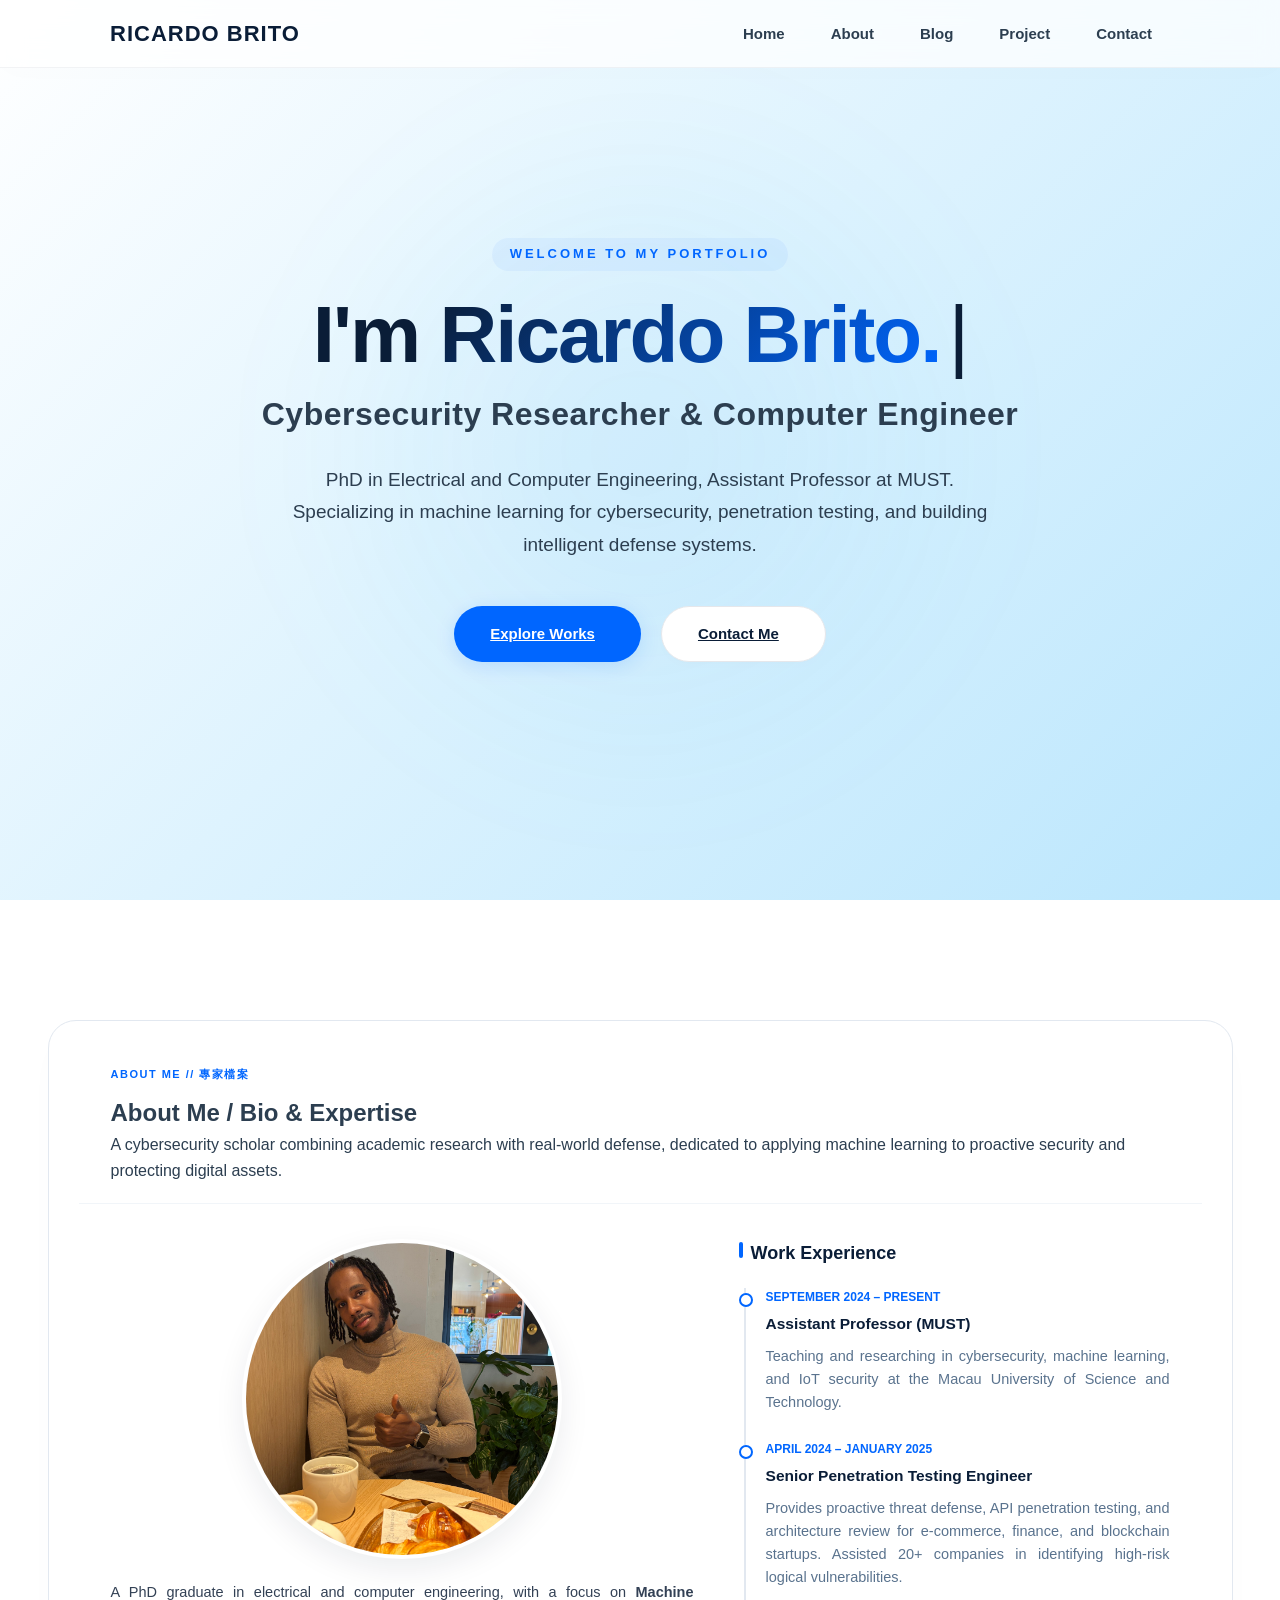
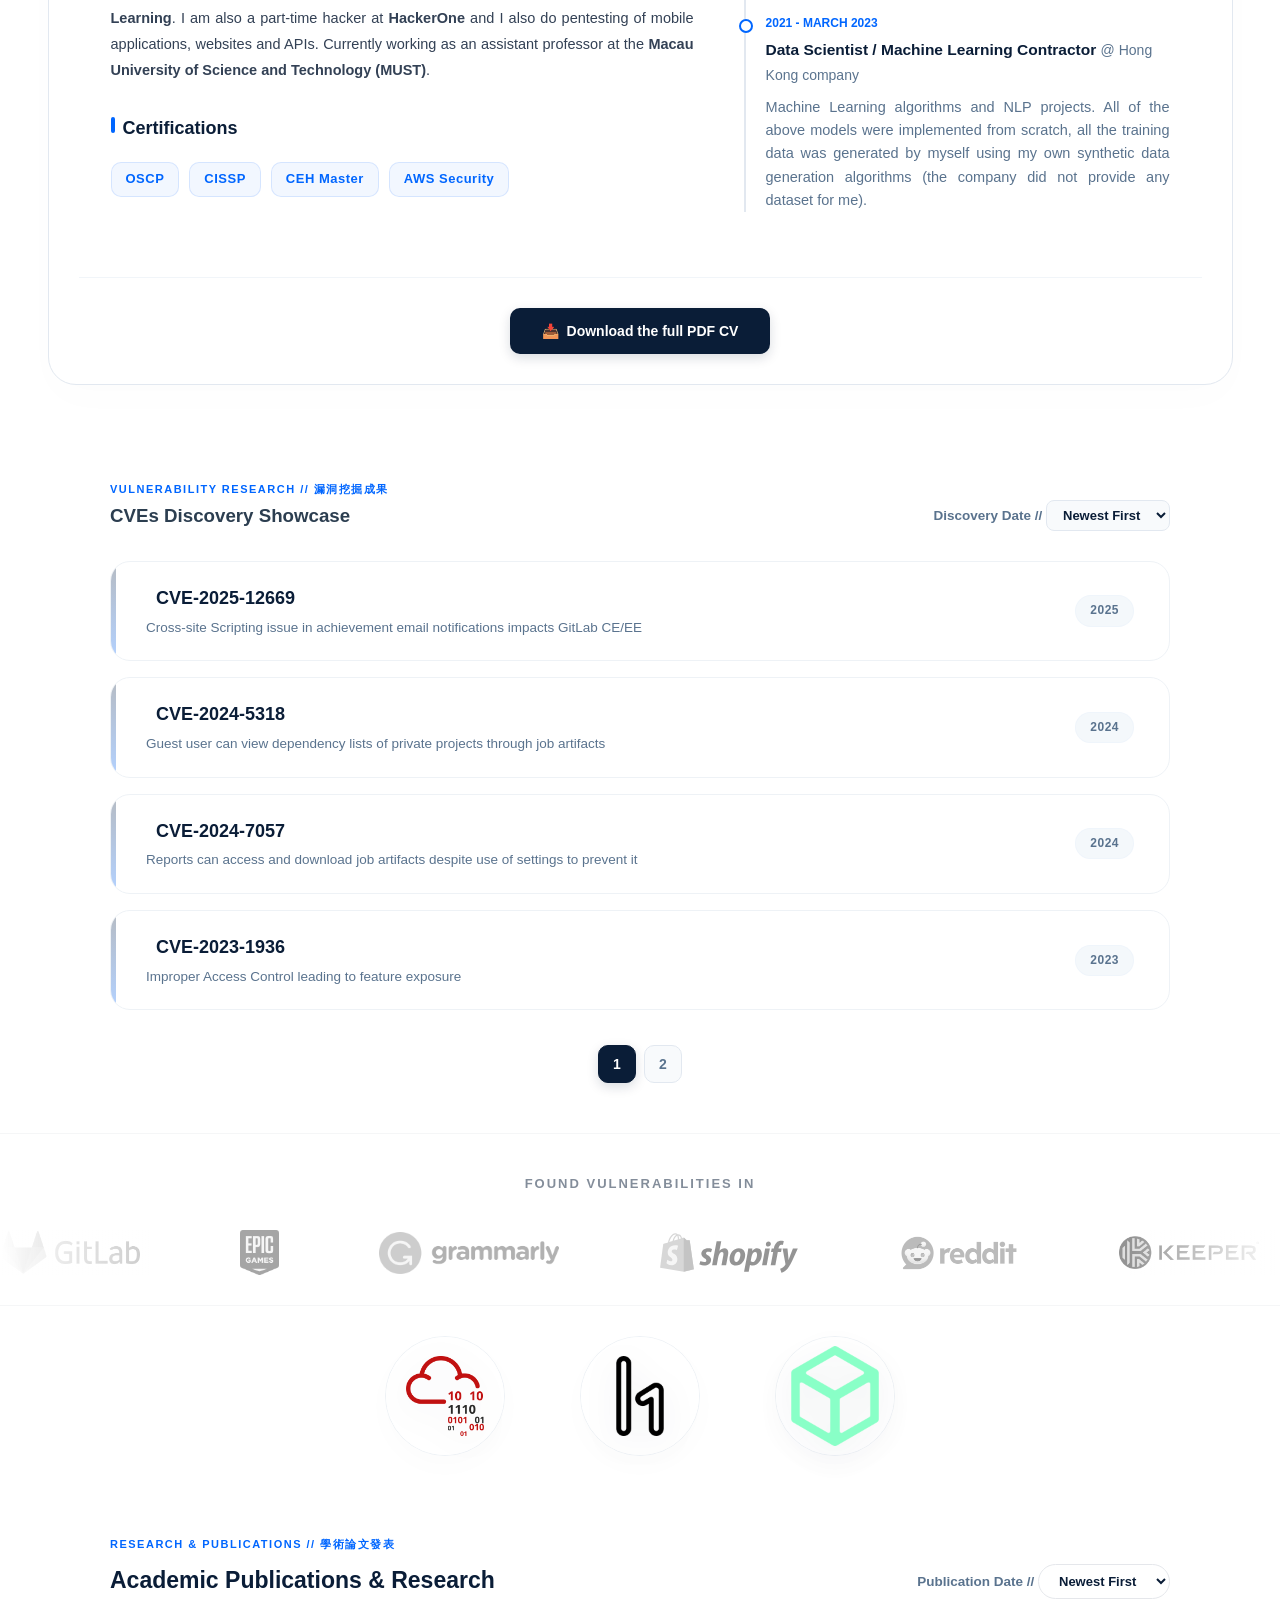
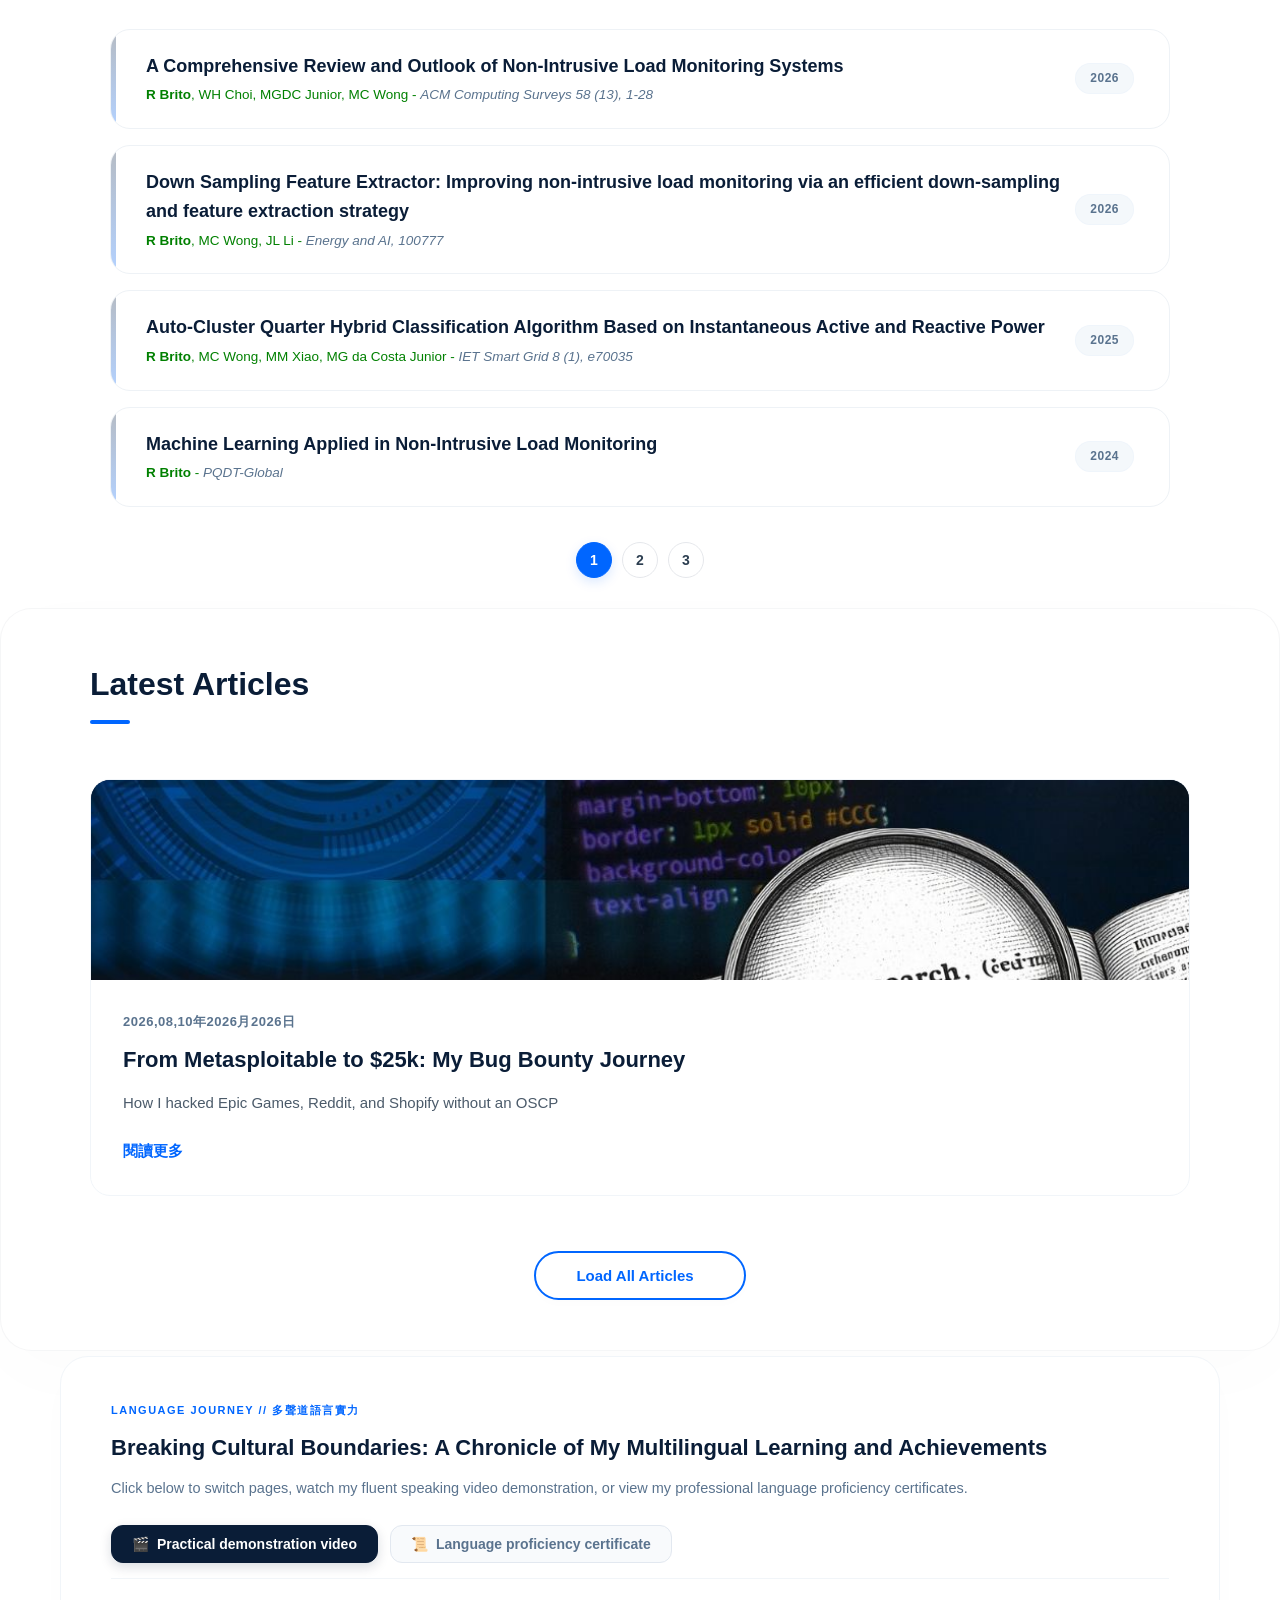
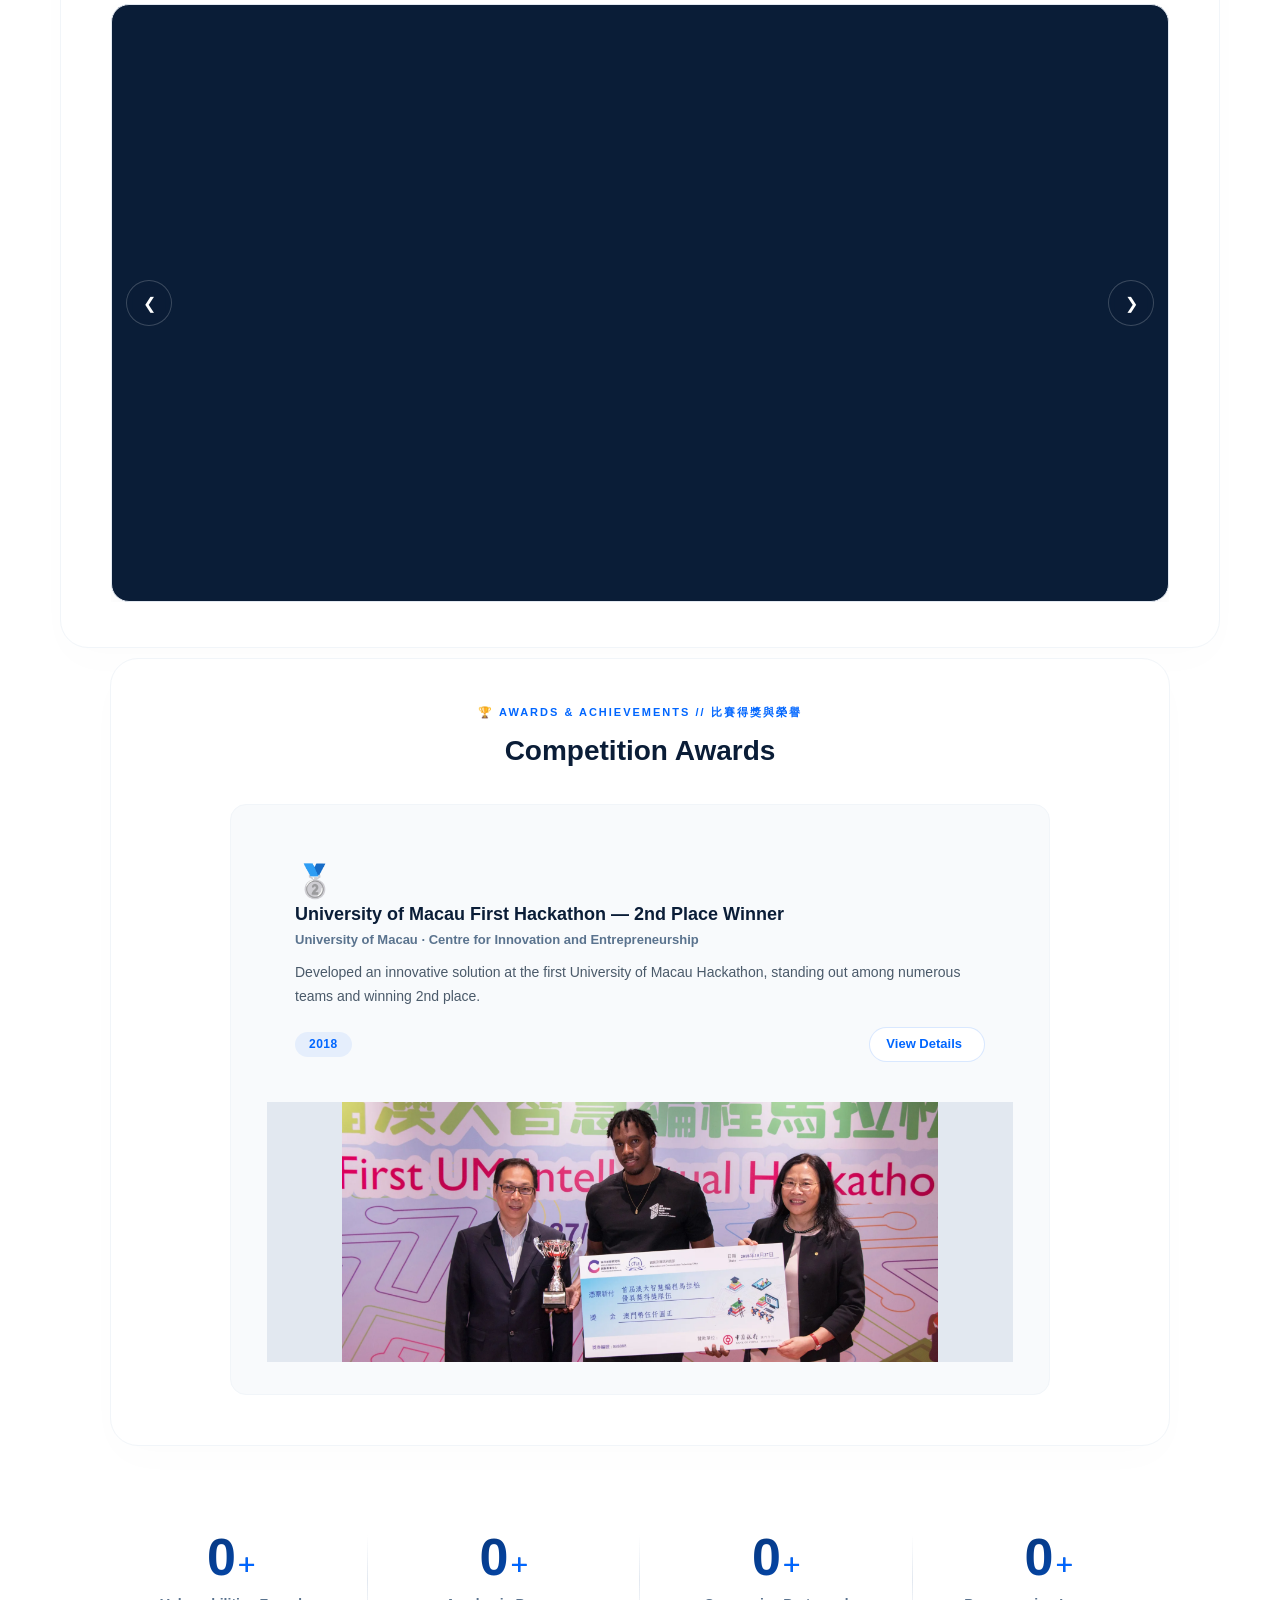
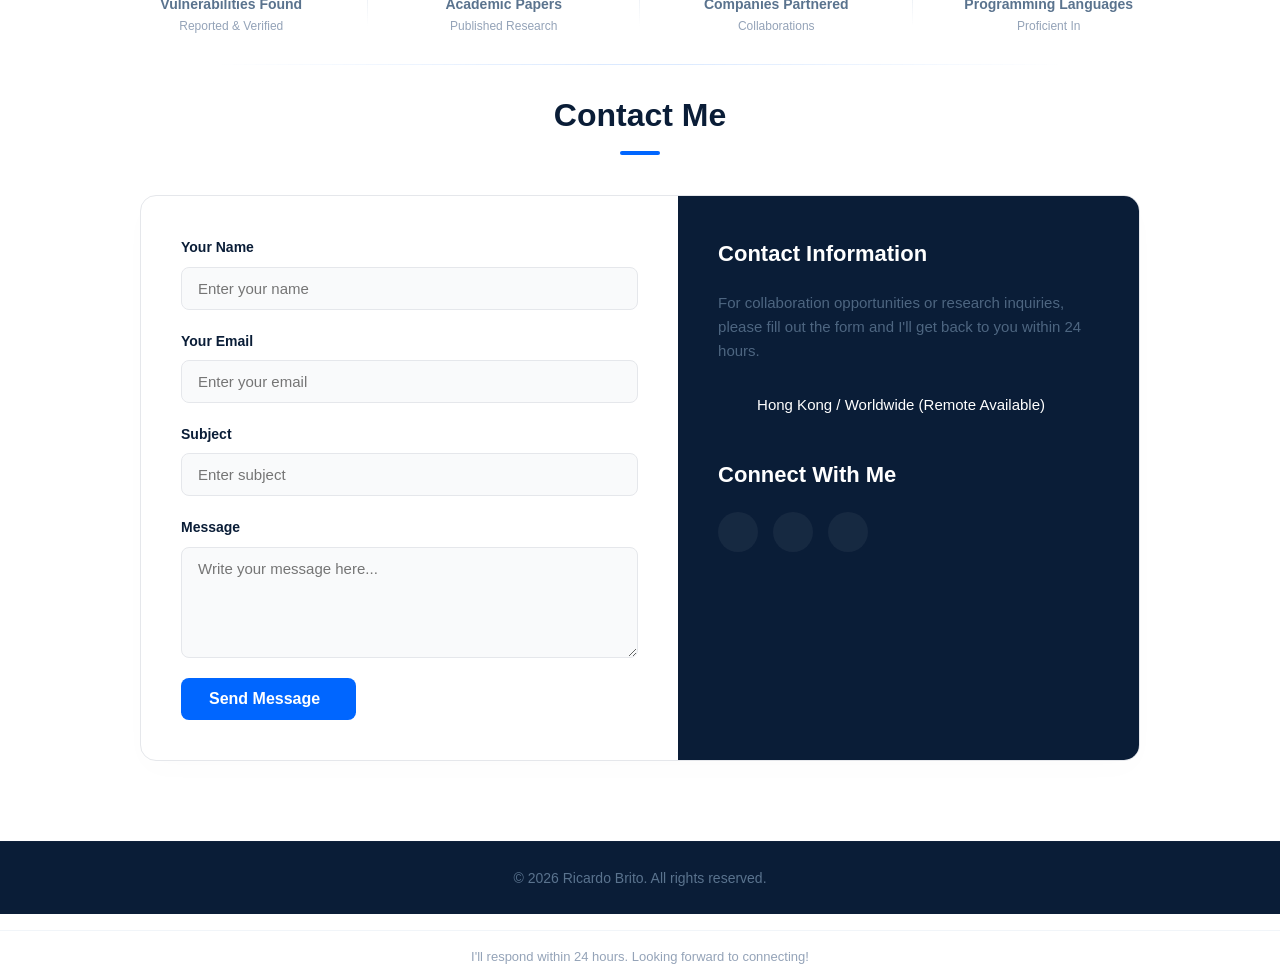
==== index.html @ 96fd59b3 "first commit" ====
<!DOCTYPE html>
<html lang="zh-HK">
<head>
    <meta charset="UTF-8">
    <meta name="viewport" content="width=device-width, initial-scale=1.0">
    <title>My Personal Portfolio</title>
    <!-- 連結我們的 CSS 樣式表 -->
    <link rel="stylesheet" href="style.css">
    <!-- 引入網絡圖標庫 -->
    <link rel="stylesheet" href="https://cloudflare.com">
</head>
<body>

    <!-- 頂部導航欄 -->
    <nav class="navbar">
        <div class="nav-container">
            <a href="#" class="nav-logo">RICARDO BRITO</a>
            <ul class="nav-menu">
                <li><a href="#home" class="nav-link">Home</a></li>
                <li><a href="#about" class="nav-link">About</a></li>
                <li><a href="#blog" class="nav-link">Blog</a></li>
                <li><a href="#portfolio" class="nav-link">Project</a></li>
                <li><a href="#contact" class="nav-link">Contact</a></li>
            </ul>
            <!-- 手機版的三條線漢堡選單按鈕 -->
            <div class="hamburger">
                <span class="bar"></span>
                <span class="bar"></span>
                <span class="bar"></span>
            </div>
        </div>
    </nav>

    <!-- 首頁歡迎區塊 -->
    <section id="home" class="hero-section">
        <div class="hero-glow"></div>
        
        <div class="hero-content">
            <span class="hero-tagline">WELCOME TO MY PORTFOLIO</span>
            
            <!-- 核心：動態打字機名字與光標 -->
            <h1 class="hero-name">
                I'm <span id="typewriter" class="text-gradient"></span><span class="cursor">|</span>
            </h1>
            
            <!-- 職位與專注方向 -->
            <h2 class="hero-job">Cybersecurity Researcher & Computer Engineer</h2>
            <p>
               PhD in Electrical and Computer Engineering, Assistant Professor at MUST.
               Specializing in machine learning for cybersecurity, penetration testing, and building intelligent defense systems.
            </p>
            
            <div class="hero-cta-group">
                <a href="#portfolio" class="btn btn-primary">Explore Works <i class="fa-solid fa-arrow-right"></i></a>
                <a href="#contact" class="btn btn-secondary">Contact Me <i class="fa-solid fa-comment-dots"></i></a>
            </div>
        </div>
    </section>

    <!-- 關於我區塊 -->
    <section id="about" class="premium-global-aligned-section thm-reveal">
        <div class="panel-inner-container profile-panel-inner premium-cyber-border-card">
            
            <!-- 頂部工整文案：內外絕對同邊對齊 -->
            <div class="profile-panel-header">
                <span class="video-panel-tag">ABOUT ME // 專家檔案</span>
                <h2 class="profile-panel-title">About Me / Bio & Expertise</h2>
                <p class="profile-panel-desc">
                    A cybersecurity scholar combining academic research with real-world defense, dedicated to applying machine learning to proactive security and protecting digital assets.
                </p>
            </div>

            <!-- 核心：左右雙欄大網格佈局 -->
            <div class="profile-main-grid">
                
                <!-- 【左邊欄】 -->
                <div class="profile-left-column">
                    
                    <!-- 專業形象照 -->
                    <div class="profile-photo-wrapper">
                        <img src="images/IMG_9780副本.png" alt="Ricardo Brito - Professional Headshot" class="profile-photo">
                    </div>
                    
                    <div class="bio-card">
                        <p class="bio-text">
                            A PhD graduate in electrical and computer engineering, with a focus on <strong>Machine Learning</strong>. I am also a part-time hacker at <strong>HackerOne</strong> and I also do pentesting of mobile applications, websites and APIs. Currently working as an assistant professor at the <strong>Macau University of Science and Technology (MUST)</strong>.
                        </p>
                    </div>

                    <!-- 專業認證區塊 -->
                    <div class="certifications-block">
                        <h3 class="block-sub-title">Certifications</h3>
                        <div class="cert-badges-wrapper">
                            <span class="tech-badge-item">OSCP</span>
                            <span class="tech-badge-item">CISSP</span>
                            <span class="tech-badge-item">CEH Master</span>
                            <span class="tech-badge-item">AWS Security</span>
                        </div>
                    </div>
                </div>

                <!-- 【右邊欄】 -->
                <div class="profile-right-column">
                    <h3 class="block-sub-title">Work Experience</h3>
                    <div class="timeline-wrapper">
                        
                        <!-- 經歷 1 -->
                        <div class="timeline-item">
                            <div class="timeline-date">September 2024 – Present</div>
                            <h4 class="timeline-job-title">Assistant Professor (MUST)</h4>
                            <p class="timeline-job-desc">
                                Teaching and researching in cybersecurity, machine learning, and IoT security at the Macau University of Science and Technology.
                            </p>
                        </div>

                        <!-- 經歷 2 -->
                        <div class="timeline-item">
                            <div class="timeline-date">April 2024 – January 2025</div>
                            <h4 class="timeline-job-title">Senior Penetration Testing Engineer</h4>
                            <p class="timeline-job-desc">
                                Provides proactive threat defense, API penetration testing, and architecture review for e-commerce, finance, and blockchain startups. Assisted 20+ companies in identifying high-risk logical vulnerabilities.
                            </p>
                        </div>

                        <!-- 經歷 3 -->
                        <div class="timeline-item">
                            <div class="timeline-date">2021 - March 2023</div>
                            <h4 class="timeline-job-title">Data Scientist / Machine Learning Contractor <span class="company-anon">@ Hong Kong company</span></h4>
                            <p class="timeline-job-desc">
                                Machine Learning algorithms and NLP projects. All of the above models were implemented from scratch, all the training data was generated by myself using my own synthetic data generation algorithms (the company did not provide any dataset for me).
                            </p>
                        </div>

                    </div>
                </div>

            </div>

            <!-- 底部大氣下載 PDF 履歷按鈕 -->
<div class="profile-action-area">
    <a href="#" class="premium-pdf-btn" id="cvModalBtn" onclick="openCvModal(event)">
        <span class="btn-icon">📥</span> Download the full PDF CV
    </a>
</div>

        </div>
    </section>

    <!-- 作品集區塊 -->
    <section id="portfolio" class="portfolio-section premium-global-aligned-section thm-reveal">
        <div class="panel-inner-container">
            
            <!-- 頂部控制列 -->
            <div class="hologram-header-row">
                <div class="hologram-title-box">
                    <span class="video-panel-tag">VULNERABILITY RESEARCH // 漏洞挖掘成果</span>
                    <h3 class="profile-panel-title">CVEs Discovery Showcase</h3>
                </div>
                <!-- 智慧排序下拉選單 -->
                <div class="hologram-sort-box">
                    <label for="cve-sort-select">Discovery Date // </label>
                    <select id="cve-sort-select" class="hologram-select-menu">
                        <option value="newest">Newest First</option>
                        <option value="oldest">Oldest First</option>
                    </select>
                </div>
            </div>

            <!-- 智慧動態控制舞台 -->
            <div id="dynamic-cve-list" class="dynamic-accordion-stage">
                <!-- CVE 數據將由 JavaScript 動態渲染注入於此 -->
            </div>

            <!-- 動態分頁按鈕舞台 -->
            <div id="cve-pagination" class="smart-pagination-container"></div>
            
        </div>
    </section>

    <!-- 合作品牌標誌跑馬燈 -->
    <div class="brand-showcase-container">
        <div class="brand-title">Found Vulnerabilities In</div>
        <div class="brand-slider-wrapper">
            <div class="brand-track">
                <a href="#" class="brand-item"><img src="images/GitLab_logo.png" alt="GitLab"></a>
                <a href="#" class="brand-item"><img src="images/Epic_Games.png" alt="Epic_Games"></a>
                <a href="#" class="brand-item"><img src="images/Grammarly.png" alt="Grammarly" class="brand-grammarly"></a>
                <a href="#" class="brand-item"><img src="images/Shopify_logo.svg" alt="shopify"></a>
                <a href="#" class="brand-item"><img src="images/Reddit.png" alt="Reddit" class="brand-reddit"></a>
                <a href="#" class="brand-item"><img src="images/Keeper_Security_logo.png" alt="Keeper Security"></a>

                <a href="#" class="brand-item"><img src="images/GitLab_logo.png" alt="GitLab"></a>
                <a href="#" class="brand-item"><img src="images/Epic_Games.png" alt="Epic_Games"></a>
                <a href="#" class="brand-item"><img src="images/Grammarly.png" alt="Grammarly" class="brand-grammarly"></a>
                <a href="#" class="brand-item"><img src="images/Shopify_logo.svg" alt="shopify"></a>
                <a href="#" class="brand-item"><img src="images/Reddit.png" alt="Reddit" class="brand-reddit"></a>
                <a href="#" class="brand-item"><img src="images/Keeper_Security_logo.png" alt="Keeper Security"></a>

                <a href="#" class="brand-item"><img src="images/GitLab_logo.png" alt="GitLab"></a>
                <a href="#" class="brand-item"><img src="images/Epic_Games.png" alt="Epic_Games"></a>
                <a href="#" class="brand-item"><img src="images/Grammarly.png" alt="Grammarly" class="brand-grammarly"></a>
                <a href="#" class="brand-item"><img src="images/Shopify_logo.svg" alt="shopify"></a>
                <a href="#" class="brand-item"><img src="images/Reddit.png" alt="Reddit" class="brand-reddit"></a>
                <a href="#" class="brand-item"><img src="images/Keeper_Security_logo.png" alt="Keeper Security"></a>
            </div>
        </div>
    </div>

    <!-- 3D 旋轉正圓圈技術認證牆 -->
    <section class="premium-3d-logo-section">
        <div class="logo-grid-container">
            
            <!-- 徽章一：TryHackMe -->
            <a href="https://tryhackme.com" target="_blank" class="interactive-3d-logo-item">
                <div class="logo-3d-stage">
                    <img src="images/try.png" alt="TryHackMe" class="badge-main-img-3d" onerror="this.style.display='none'; this.parentElement.innerHTML='<i class=\'fa-solid fa-award\'></i>'">
                </div>
                <div class="badge-laser-guide">
                    <div class="laser-vertical-line"></div>
                    <span class="badge-tooltip-text">Visit My TryHackMe profile <i class="fa-solid fa-arrow-right"></i></span>
                </div>
            </a>

            <!-- 徽章二：HackerOne -->
            <a href="https://hackerone.com/ricardobrito?type=user" target="_blank" class="interactive-3d-logo-item">
                <div class="logo-3d-stage">
                    <img src="images/hack.png" alt="HackerOne" class="badge-main-img-3d" onerror="this.style.display='none'; this.parentElement.innerHTML='<i class=\'fa-solid fa-terminal\'></i>'">
                </div>
                <div class="badge-laser-guide">
                    <div class="laser-vertical-line"></div>
                    <span class="badge-tooltip-text">Visit My HackerOne profile <i class="fa-solid fa-arrow-right"></i></span>
                </div>
            </a>

            <!-- 徽章三：HackTheBox（放大版） -->
            <a href="https://profile.hackthebox.com/profile/019c2e31-6dd4-70a7-9590-0a2e9b1581fd" target="_blank" class="interactive-3d-logo-item">
                <div class="logo-3d-stage">
                    <img src="images/blob.png" alt="HackTheBox" class="badge-main-img-3d badge-github-large" onerror="">
                </div>
                <div class="badge-laser-guide">
                    <div class="laser-vertical-line"></div>
                    <span class="badge-tooltip-text">Visit My HackTheBox profile <i class="fa-solid fa-arrow-right"></i></span>
                </div>
            </a>
            
        </div>
    </section>

    <!-- 學術論文發表手風琴區塊 -->
    <section class="scholar-hologram-publications-section">
        <div class="hologram-container">
            
            <!-- 頂部控制列 -->
            <div class="hologram-header-row">
                <div class="hologram-title-box">
                    <span class="hologram-section-tag">RESEARCH & PUBLICATIONS // 學術論文發表</span>
                    <h3 class="hologram-section-title">Academic Publications & Research</h3>
                </div>
                <div class="hologram-sort-box">
                    <label for="scholar-sort-select">Publication Date // </label>
                    <select id="scholar-sort-select" class="hologram-select-menu">
                        <option value="newest">Newest First</option>
                        <option value="oldest">Oldest First</option>
                    </select>
                </div>
            </div>

            <div id="dynamic-hologram-scholar-list" class="hologram-list-wrapper">
                <!-- 學術論文加載中... -->
            </div>

            <div id="scholar-pagination" class="scholar-pagination-container"></div>
            
        </div>
    </section>

    <!-- 網誌/文章區塊 -->
    <section id="blog" class="blog-section thm-reveal">
        <div class="blog-header-container">
            <h2 class="section-title">Latest Articles</h2>
            
            <div class="sort-container" id="blog-sort-wrapper" style="display: none;">
                <label for="blog-sort"><i class="fa-solid fa-sort"></i> Sort：</label>
                <select id="blog-sort" class="sort-select">
                    <option value="newest">Newest First</option>
                    <option value="oldest">Oldest First</option>
                </select>
            </div>
        </div>
        
        <div class="blog-grid" id="blog-grid"></div>
        
        <div class="blog-btn-container" id="load-all-container">
            <button id="load-all-blog-btn" class="btn btn-secondary">
                Load All Articles <i class="fa-solid fa-chevron-down"></i>
            </button>
        </div>

        <div class="pagination-container" id="pagination" style="display: none;"></div>
    </section>

    <!-- 語言成果風琴式劇院面板 -->
    <section class="premium-cinema-video-section">
        <div class="video-panel-inner">
            <!-- 頂部工整文案 -->
            <div class="video-panel-header">
                <span class="video-panel-tag">LANGUAGE JOURNEY // 多聲道語言實力</span>
                <h3 class="video-panel-title">Breaking Cultural Boundaries: A Chronicle of My Multilingual Learning and Achievements</h3>
                <p class="video-panel-desc">
                    Click below to switch pages, watch my fluent speaking video demonstration, or view my professional language proficiency certificates.
                </p>
            </div>

            <!-- 大廠級風琴式切換按鈕組 -->
            <div class="cinema-tab-control">
                <button class="tab-toggle-btn active" data-target="stage-video">
                    <span class="tab-icon">🎬</span> Practical demonstration video
                </button>
                <button class="tab-toggle-btn" data-target="stage-certs">
                    <span class="tab-icon">📜</span> Language proficiency certificate
                </button>
            </div>

            <!-- 顯示內容舞台區 -->
            <div class="cinema-stage-item stage-video active">
                <div class="video-slider-container">
                    
                    <button class="slider-arrow prev-arrow" aria-label="Previous video">❮</button>
                    
                    <div class="slider-window">
                        <div class="video-track">
                            
                            <!-- 影片 1 -->
                            <div class="video-slide active">
                                <div class="video-responsive-stage">
                                   <iframe width="1440" height="546" 
                                   src="https://www.youtube.com/embed/YMxbEcFeno8" 
                                   title="Foreigner Learns Chinese - Interview with Ricardo Brito" frameborder="0" allow="accelerometer; 
                                   autoplay; clipboard-write; 
                                   encrypted-media; gyroscope; 
                                   picture-in-picture; 
                                   web-share" referrerpolicy="strict-origin-when-cross-origin" allowfullscreen>
                                </iframe>
                                </div>
                            </div>

                            <!-- 影片 2 -->
                            <div class="video-slide">
                                <div class="video-responsive-stage">
                                    <iframe width="1440" height="546" src="https://www.youtube.com/embed/D0Bi1I6b37I" title="Chinese Music & Erhu - Cultural Journey" frameborder="0" 
                                    allow="accelerometer; autoplay; 
                                    clipboard-write; encrypted-media; 
                                    gyroscope; picture-in-picture; web-share" referrerpolicy="strict-origin-when-cross-origin" allowfullscreen></iframe>
                                </div>
                            </div>

                        </div>
                    </div>

                    <button class="slider-arrow next-arrow" aria-label="Next video">❯</button>
                    
                </div>
            </div>

            <!-- 舞台 B：專業證書展示網格 -->
            <div class="cinema-stage-item stage-certs">
                <div class="certs-grid-stage">

                    <!-- 證書卡片 1：HSK(4) -->
                    <div class="cert-card horizontal-layout" data-img="images/HSK-4.jpeg">
                        
                        <div class="cert-left-visual">
                            <a href="#" target="_blank" class="interactive-3d-logo-item" onclick="event.stopPropagation();">
                                <div class="logo-3d-stage">
                                    <img src="images/hsk.png" alt="HSK" class="badge-main-img-3d" onerror="this.style.display='none'; this.parentElement.innerHTML='<i class=\'fa-solid fa-code-branch\'></i>'">
                                </div>  
                            </a>
                        </div>

                        <div class="cert-right-content">
                            <div class="cert-badge">HSK / Chinese Proficiency</div>
                            <h4>HSK (Level 4) Chinese Language Proficiency Certificate</h4>
                            <p>Achieved HSK Level 4 certification, demonstrating fluency in business negotiation and report writing in Chinese.</p>
                            <span class="view-cert-hint">👁️ Click to view original certificate</span>
                        </div>

                    </div>

                    <!-- 證書卡片 2：中葡即時傳譯課程證書 -->
                    <div class="cert-card horizontal-layout" data-img="images/sse.png">
                        
                        <div class="cert-left-visual">
                            <a href="#" target="_blank" class="interactive-3d-logo-item" onclick="event.stopPropagation();">
                                <div class="logo-3d-stage">
                                    <img src="images/1_fah_b.png" alt="Chinese-Portuguese Interpretation Certificate" class="badge-main-img-3d" onerror="this.style.display='none'; this.parentElement.innerHTML='<i class=\'fa-solid fa-certificate\'></i>'">
                                </div>  
                            </a>
                        </div>

                        <div class="cert-right-content">
                            <div class="cert-badge">Chinese-Portuguese Interpretation</div>
                            <h4>Certificate of Chinese-Portuguese Simultaneous Interpretation Course</h4>
                            <p>Completed a 30-hour short-term course in Chinese-Portuguese simultaneous interpretation organized by the Centre for Chinese-Portuguese Bilingual Teaching and Training (CPC) at the University of Macau.</p>
                            <span class="view-cert-hint">👁️ Click to view original certificate</span>
                        </div>

                    </div>

                </div>
            </div>

            <!-- 證書放大彈窗容器 -->
            <div id="certLightbox" class="cert-lightbox">
                <div class="lightbox-overlay"></div>
                <div class="lightbox-content-wrapper">
                    <button class="lightbox-close-btn" aria-label="Close Lightbox">✕</button>
                    <img id="lightboxImage" src="" alt="Certificate Detail">
                </div>
            </div>

        </div>
    </section>

    <!-- 比賽得獎/榮譽區塊 -->
    <section class="awards-section thm-reveal">
        <div class="awards-container">
            
            <!-- 頂部標題 -->
            <div class="awards-header">
                <span class="awards-tag">🏆 AWARDS & ACHIEVEMENTS // 比賽得獎與榮譽</span>
                <h3 class="awards-title">Competition Awards</h3>
            </div>

            <!-- 單一獎項 -->
            <div class="awards-grid-single">
                <div class="award-card-single">
                    
                    <div class="award-content-single">
                        <div class="award-icon-single">🥈</div>
                        <h4 class="award-name-single">University of Macau First Hackathon — 2nd Place Winner</h4>
                        <p class="award-org-single">University of Macau · Centre for Innovation and Entrepreneurship</p>
                        <p class="award-desc-single">
                            Developed an innovative solution at the first University of Macau Hackathon, standing out among numerous teams and winning 2nd place.
                        </p>
                        <div class="award-footer">
                            <span class="award-year-single">2018</span>
                            <a href="https://www.um.edu.mo/news-and-press-releases/press-release/detail/46451/." target="_blank" class="award-link-btn">
                                View Details <i class="fa-solid fa-arrow-up-right-from-square"></i>
                            </a>
                        </div>
                    </div>
                    
                    <!-- 底部照片 -->
                    <div class="award-image-bottom">
                        <img src="images/top2.png" alt="University of Macau Hackathon 2nd Place Award">
                    </div>
                    
                </div>
            </div>

        </div>
    </section>

    <!-- 統計數據區塊 -->
    <section class="stats-section thm-reveal">
        <div class="stats-container">
            
            <!-- 統計項目 1 -->
            <div class="stat-item">
                <div class="stat-number" data-target="50">0</div>
                <div class="stat-label">Vulnerabilities Found<br><span>Reported & Verified</span></div>
            </div>
            
            <!-- 統計項目 2 -->
            <div class="stat-item">
                <div class="stat-number" data-target="15">0</div>
                <div class="stat-label">Academic Papers<br><span>Published Research</span></div>
            </div>
            
            <!-- 統計項目 3 -->
            <div class="stat-item">
                <div class="stat-number" data-target="10">0</div>
                <div class="stat-label">Companies Partnered<br><span>Collaborations</span></div>
            </div>
            
            <!-- 統計項目 4 -->
            <div class="stat-item">
                <div class="stat-number" data-target="5">0</div>
                <div class="stat-label">Programming Languages<br><span>Proficient In</span></div>
            </div>
            
        </div>
    </section>

    <!-- 聯絡我區塊 -->
    <!-- 聯絡區塊 -->
<section id="contact" class="contact-section">
    <h2 class="section-title">Contact Me</h2>
    
    <div class="contact-wrapper">
        <!-- 左側：聯絡表單 -->
        <div class="contact-form-container">
            <form class="contact-form" id="contactForm">
                <div class="form-group">
                    <label for="name">Your Name</label>
                    <input type="text" id="name" placeholder="Enter your name" required>
                </div>
                <div class="form-group">
                    <label for="email">Your Email</label>
                    <input type="email" id="email" placeholder="Enter your email" required>
                </div>
                <div class="form-group">
                    <label for="subject">Subject</label>
                    <input type="text" id="subject" placeholder="Enter subject" required>
                </div>
                <div class="form-group">
                    <label for="message">Message</label>
                    <textarea id="message" rows="5" placeholder="Write your message here..." required></textarea>
                </div>
                <button type="submit" class="submit-btn" id="contactSubmitBtn">
                    Send Message <i class="fa-solid fa-paper-plane"></i>
                </button>
                <div id="contactFormStatus" style="display: none; margin-top: 12px; padding: 10px 16px; border-radius: 8px; font-weight: 600; text-align: center;"></div>
            </form>
        </div>

        <!-- 右側：聯絡資訊（移除 Email） -->
        <div class="contact-info-container">
            <h3>Contact Information</h3>
            <p class="contact-desc">For collaboration opportunities or research inquiries, please fill out the form and I'll get back to you within 24 hours.</p>
            
            <div class="info-list">
                <div class="info-item">
                    <i class="fa-solid fa-location-dot"></i>
                    <span>Hong Kong / Worldwide (Remote Available)</span>
                </div>
            </div>

            <h3>Connect With Me</h3>
            <div class="social-links">
                <a href="https://github.com" target="_blank" class="social-icon"><i class="fa-brands fa-github"></i></a>
                <a href="https://linkedin.com" target="_blank" class="social-icon"><i class="fa-brands fa-linkedin"></i></a>
                <a href="https://wa.me/85212345678" target="_blank" class="social-icon"><i class="fa-brands fa-whatsapp"></i></a>
            </div>
        </div>
    </div>
</section>

    <!-- 頁腳 -->
    <footer class="footer">
        <p>&copy; 2026 Ricardo Brito. All rights reserved.</p>
    </footer>

    <!-- 連結我們的 JavaScript 檔案 -->
    <script src="script.js"></script>
    <!-- ==========================================================================
     CV 聯絡 Modal 彈窗
     ========================================================================== -->
<div id="cvModal" class="cv-modal">
    <div class="cv-modal-overlay" onclick="closeCvModal()"></div>
    <div class="cv-modal-content">
        
        <button class="cv-modal-close" onclick="closeCvModal()">✕</button>
        
        <div class="cv-modal-header">
            <span class="cv-modal-icon">📄</span>
            <h2>Request My Full CV</h2>
            <p>I'd love to share my complete professional profile with you.<br>Please reach out through any of the channels below.</p>
        </div>
        
        <div class="cv-contact-grid">
            
            <!-- LinkedIn（移除 Email） -->
            <a href="https://linkedin.com" target="_blank" class="cv-contact-item">
                <div class="cv-contact-icon">🔗</div>
                <div class="cv-contact-info">
                    <h4>LinkedIn</h4>
                    <p>Connect with me</p>
                </div>
                <span class="cv-contact-arrow">→</span>
            </a>
            
            <!-- WhatsApp -->
            <a href="https://wa.me/85212345678" target="_blank" class="cv-contact-item">
                <div class="cv-contact-icon">💬</div>
                <div class="cv-contact-info">
                    <h4>WhatsApp</h4>
                    <p>Message me directly</p>
                </div>
                <span class="cv-contact-arrow">→</span>
            </a>
            
            <!-- 表單取代 Email -->
            <div class="cv-contact-item cv-email-request">
                <div class="cv-contact-icon">✉️</div>
                <div class="cv-contact-info">
                    <h4>Send me your email</h4>
                    <p>I'll send you my CV directly</p>
                </div>
                <form class="cv-email-form" id="cvEmailForm">
                    <input type="email" id="cvEmailInput" placeholder="Your email address" required>
                    <button type="submit">Send →</button>
                </form>
                <div id="cvFormStatus" style="display: none; margin-top: 10px; font-size: 13px; font-weight: 600; text-align: center;"></div>
            </div>
            
        </div>
        
        <p class="cv-modal-footer">I'll respond within 24 hours. Looking forward to connecting!</p>
        
    </div>
</div>
        
        <!-- 底部提示 -->
        <p class="cv-modal-footer">I'll respond within 24 hours. Looking forward to connecting!</p>
        
    </div>
</div>
</body>
</html>
---- style.css ----
/* ==========================================================================
   1. 基本設定與全局重置 (以純白 #FFFFFF 為主的極致乾淨底色)
   ========================================================================== */
* {
    margin: 0;
    padding: 0;
    box-sizing: border-box;
    font-family: 'Segoe UI', Tahoma, Geneva, Verdana, sans-serif;
}

html {
    scroll-behavior: smooth;
}

body {
    background-color: #FFFFFF; /* 大面積純白底色 */
    color: #2C3E50; /* 洗鍊碳青灰內文 */
    line-height: 1.6;
}

/* ==========================================================================
   2. 極簡白半透明玻璃霧面導航欄
   ========================================================================== */
.navbar {
    position: fixed;
    top: 0;
    width: 100%;
    background-color: rgba(255, 255, 255, 0.75); /* 純白半透明玻璃 */
    backdrop-filter: blur(12px);
    -webkit-backdrop-filter: blur(12px);
    border-bottom: 1px solid rgba(10, 29, 55, 0.05);
    box-shadow: 0 4px 30px rgba(10, 29, 55, 0.01);
    z-index: 1000;
    transition: all 0.3s ease;
}

.nav-container {
    display: flex;
    justify-content: space-between;
    align-items: center;
    max-width: 1100px;
    margin: 0 auto;
    padding: 16px 20px;
}

.nav-logo {
    font-size: 22px;
    font-weight: 800;
    color: #0A1D37; /* 標誌換上午夜深鈷藍 */
    text-decoration: none;
    letter-spacing: 1px;
}

.nav-menu {
    display: flex;
    list-style: none;
    gap: 10px;
}

.nav-link {
    color: #2C3E50; /* 碳青灰連結 */
    text-decoration: none;
    padding: 8px 18px;
    font-size: 15px;
    font-weight: 600;
    border-radius: 20px;
    transition: all 0.3s ease;
}

.nav-link:hover {
    color: #0066FF; /* 懸浮變為數位極光藍 */
    background-color: rgba(0, 102, 255, 0.05);
}

.hamburger {
    display: none;
    cursor: pointer;
}

.bar {
    display: block;
    width: 25px;
    height: 3px;
    margin: 5px auto;
    background-color: #0A1D37; /* 換上午夜深鈷藍 */
    transition: 0.3s;
    border-radius: 2px;
}

/* ==========================================================================
   3. 通用區塊設定
   ========================================================================== */
section {
    padding: 120px 20px 80px 20px;
    max-width: 1100px;
    margin: 0 auto;
}

.section-title {
    text-align: center;
    font-size: 32px;
    margin-bottom: 40px;
    color: #0A1D37; /* 午夜深鈷藍標題 */
    position: relative;
    font-weight: 800;
}

.section-title::after {
    content: '';
    display: block;
    width: 40px;
    height: 4px;
    background-color: #0066FF; /* 極光藍主裝飾線 */
    margin: 10px auto 0 auto;
    border-radius: 2px;
}

/* ==========================================================================
   4. 高級微光：100% 完美「冰川微光藍」無深色流線 Hero 首頁區塊
   ========================================================================== */
@keyframes thmLiquidFlow {
    0% { background-position: 0% 50%; }
    50% { background-position: 100% 50%; }
    100% { background-position: 0% 50%; }
}

.hero-section {
    position: relative;
    height: 100vh;
    width: 100%;
    max-width: 100% !important;
    /* 完全由純白 (#ffffff)、晶瑩淺藍 (#f0f9ff)、冰川藍 (#e0f2fe) 與清爽天空藍 (#bae6fd) 組成，絕對沒有深藍 */
    background: linear-gradient(-45deg, #ffffff, #f0f9ff, #e0f2fe, #bae6fd, #ffffff);
    background-size: 400% 400% !important;
    animation: thmLiquidFlow 14s ease-in-out infinite !important;
    display: flex;
    align-items: center;
    justify-content: center;
    padding: 0 24px;
    overflow: hidden;
}

.hero-glow {
    position: absolute;
    width: 700px;
    height: 700px;
    background: radial-gradient(circle, rgba(14, 165, 233, 0.08) 0%, transparent 75%);
    top: 50%;
    left: 50%;
    transform: translate(-50%, -50%);
    pointer-events: none;
    filter: blur(60px);
    z-index: 1;
}

.hero-content {
    max-width: 950px;
    text-align: center;
    z-index: 2;
}

.hero-tagline {
    display: inline-block;
    font-size: 13px;
    font-weight: 700;
    letter-spacing: 3px;
    color: #0066FF;
    background: rgba(0, 102, 255, 0.05);
    padding: 6px 18px;
    border-radius: 30px;
    margin-bottom: 20px;
}

.hero-name {
    font-size: 80px;
    font-weight: 900;
    letter-spacing: -2px;
    color: #0A1D37; /* 午夜深鈷藍名字 */
    line-height: 1.1;
    margin-bottom: 10px;
}

.hero-job {
    font-size: 32px;
    font-weight: 600;
    color: #2C3E50;
    margin-bottom: 24px;
    letter-spacing: 0.5px;
}

/* 名字打字機專屬漸變：由深鈷藍滑向發光的數位極光藍 */
.text-gradient {
    background: linear-gradient(135deg, #0A1D37 0%, #0066FF 100%) !important;
    -webkit-background-clip: text !important;
    -webkit-text-fill-color: transparent !important;
}

.cursor {
    font-size: 80px;
    color: #0A1D37;
    font-weight: 200;
    margin-left: 8px;
}

.hero-content p {
    font-size: 19px;
    color: #2C3E50;
    line-height: 1.7;
    max-width: 700px;
    margin: 0 auto 45px auto;
}

.hero-cta-group {
    display: flex;
    justify-content: center;
    gap: 20px;
}

.hero-content .btn {
    padding: 15px 36px;
    font-size: 15px;
    font-weight: 600;
    border-radius: 50px;
    transition: all 0.3s ease;
    display: inline-flex;
    align-items: center;
    gap: 10px;
}

.btn-primary {
    background: #0066FF;
    color: #ffffff;
    box-shadow: 0 4px 20px rgba(0, 102, 255, 0.15);
    border: none;
}

.btn-primary:hover {
    background: #0052cc;
    transform: translateY(-3px);
    box-shadow: 0 8px 30px rgba(0, 102, 255, 0.3);
}

.btn-secondary {
    background: #ffffff;
    color: #0A1D37;
    border: 1px solid #e5e7eb;
    box-shadow: 0 4px 10px rgba(0, 0, 0, 0.01);
}

.btn-secondary:hover {
    background: #f9fafb;
    border-color: #d1d5db;
    transform: translateY(-3px);
}

/* ==========================================================================
   6. 作品集區塊 (高級長方形 Q&A 摺疊面板樣式)
   ========================================================================== */
.portfolio-section {
    background-color: transparent; /* 露出乾淨的純白大底 */
}

.accordion-container {
    max-width: 850px;
    margin: 0 auto;
    display: flex;
    flex-direction: column;
    gap: 16px;
}

.accordion-item {
    background-color: #ffffff;
    border-radius: 12px;
    box-shadow: 0 4px 12px rgba(0, 0, 0, 0.01);
    overflow: hidden;
    border: 1px solid #e5e7eb;
    transition: all 0.3s ease;
}

.accordion-item:hover {
    transform: translateY(-2px);
    border-color: #0066FF;
    box-shadow: 0 6px 20px rgba(0, 102, 255, 0.04);
}

.accordion-header {
    padding: 22px 28px;
    display: flex;
    justify-content: space-between;
    align-items: center;
    cursor: pointer;
    user-select: none;
    background-color: #ffffff;
    transition: background-color 0.3s ease;
}

.portfolio-main-text {
    font-size: 18px;
    font-weight: 700;
    color: #0A1D37; /* 午夜深鈷藍作品名字 */
    display: flex;
    align-items: center;
    gap: 12px;
}

.portfolio-main-text i {
    color: #0066FF;
}

.arrow-icon {
    font-size: 16px;
    color: #5A738E; /* 極地鋼青灰箭頭 */
    transition: transform 0.4s cubic-bezier(0.165, 0.84, 0.44, 1);
}

.accordion-item.active {
    border-color: #0066FF;
    box-shadow: 0 10px 25px rgba(0, 102, 255, 0.05);
}

.accordion-item.active .accordion-header {
    background-color: rgba(0, 102, 255, 0.01);
}

.accordion-item.active .arrow-icon {
    transform: rotate(180deg);
    color: #0066FF;
}

.accordion-content {
    max-height: 0;
    overflow: hidden;
    transition: max-height 0.4s cubic-bezier(0.165, 0.84, 0.44, 1);
    background-color: #ffffff;
}

.content-inner {
    padding: 0 28px 28px 28px;
    border-top: 1px solid #f3f4f6;
}

.portfolio-content-title {
    font-size: 20px;
    font-weight: 800;
    color: #0A1D37; /* 深鈷藍 */
    margin-top: 15px;
    margin-bottom: 4px;
}

.portfolio-subtitle {
    font-size: 13px;
    font-weight: 700;
    color: #5A738E; /* 極地鋼青灰技術副標題 */
    margin-bottom: 16px !important;
    text-transform: uppercase;
    letter-spacing: 0.5px;
}

.portfolio-desc {
    font-size: 15px;
    color: #2C3E50; /* 洗鍊碳青灰內文 */
    line-height: 1.8;
    margin-bottom: 22px;
}

.portfolio-link-btn {
    display: inline-flex;
    align-items: center;
    gap: 8px;
    background-color: #0066FF;
    color: #ffffff;
    text-decoration: none;
    padding: 10px 24px;
    font-size: 14px;
    font-weight: 600;
    border-radius: 8px;
    transition: all 0.3s ease;
}

.portfolio-link-btn:hover {
    background-color: #0052cc;
    transform: translateY(-1px);
    box-shadow: 0 4px 12px rgba(0, 102, 255, 0.12);
}
/* ==========================================================================
   7. 升級完全體：白日全息微光懸浮網誌排版 (Premium Light Cyber Blog Grid)
   ========================================================================== */
.blog-section {
    background-color: #ffffff;
    border-radius: 32px;
    max-width: 100%;
    padding: 60px 40px 50px 40px !important;  /* 100px → 60px */
    box-shadow: 0 20px 80px rgba(10, 29, 55, 0.015);
    border: 1px solid rgba(10, 29, 55, 0.04);
}

.blog-header-container {
    max-width: 1100px;
    margin: 0 auto 45px auto;
    display: flex;
    justify-content: space-between;
    align-items: center;
    flex-wrap: wrap;
    gap: 20px;
}

.blog-header-container .section-title { margin-bottom: 0; text-align: left; }
.blog-header-container .section-title::after { margin: 10px 0 0 0; }

.sort-container { display: flex; align-items: center; gap: 10px; font-size: 14px; color: #5A738E; font-weight: 700; }
.sort-select {
    padding: 10px 22px; border: 1px solid #e5e7eb; border-radius: 30px;
    background-color: #ffffff; color: #0A1D37; font-size: 14px; font-weight: 700;
    outline: none; cursor: pointer; transition: all 0.3s cubic-bezier(0.165, 0.84, 0.44, 1);
}
.sort-select:focus, .sort-select:hover { border-color: #0066FF; box-shadow: 0 0 0 4px rgba(0, 102, 255, 0.05); }

.blog-grid {
    display: grid;
    grid-template-columns: repeat(auto-fit, minmax(320px, 1fr));
    gap: 35px;
    max-width: 1100px;
    margin: 0 auto;
}

/* 🔥 核心改變：白日全息微光懸浮卡片 */
.blog-card {
    background-color: #ffffff;
    border-radius: 20px;
    overflow: hidden;
    border: 1px solid #f1f5f9;
    position: relative;
    display: flex;
    flex-direction: column;
    /* 1.25秒大廠煞車曲線，確保懸浮和發光動作極致流暢 */
    transition: transform 0.6s cubic-bezier(0.165, 0.84, 0.44, 1), 
                border-color 0.6s cubic-bezier(0.165, 0.84, 0.44, 1), 
                box-shadow 0.6s cubic-bezier(0.165, 0.84, 0.44, 1);
}

/* 懸浮瞬間：卡片優雅浮起，底層亮起呼應首頁的「冰川微光藍」奢華發光罩 */
.blog-card:hover { 
    transform: translateY(-10px); 
    border-color: rgba(0, 102, 255, 0.2);
    box-shadow: 0 30px 60px rgba(0, 102, 255, 0.06), 0 0 0 1px rgba(0, 102, 255, 0.03); 
}

/* 內嵌左側戰術極光藍色條（隱形防線） */
.blog-card::before {
    content: '';
    position: absolute;
    left: 0;
    top: 0;
    width: 4px;
    height: 0;
    background-color: #0066FF;
    transition: height 0.4s cubic-bezier(0.165, 0.84, 0.44, 1);
    z-index: 3;
}
.blog-card:hover::before {
    height: 100%; /* 滑鼠移上去時，極光藍色條會像水流一樣流暢向下延伸 */
}
/* 💡 終極升級：首頁網誌卡片封面圖片智慧自適應與絲滑放大樣式 */
.blog-image { 
    height: 200px; /* 稍微拉高高度，讓圖片展現得更大氣 */
    display: flex; 
    align-items: center; 
    justify-content: center; 
    color: #ffffff; 
    position: relative;
    background-color: #0A1D37; /* 預設午夜深鈷藍底色 */
    overflow: hidden; /* 超出卡片格子的部分完美切除 */
    
    /* 核心 0.6 秒煞車曲線，確保滑鼠懸浮時圖片放大極其流暢 */
    transition: transform 0.6s cubic-bezier(0.165, 0.84, 0.44, 1);
}

/* 🔥 驚豔細節：當訪客的滑鼠移到整張網誌卡片上時，裡面的封面圖片會優雅地自動放大 1.05 倍！ */
.blog-card:hover .blog-image {
    transform: scale(1.05);
}


.blog-content { padding: 32px; display: flex; flex-direction: column; flex-grow: 1; }
.blog-date { font-size: 13px; color: #5A738E; margin-bottom: 12px; display: block; font-weight: 700; letter-spacing: 0.5px; }

/* 網誌標題完全換成您指定的特別午夜深鈷藍 (#0A1D37) */
.blog-title-link { 
    color: #0A1D37; 
    text-decoration: none; 
    font-size: 22px; 
    font-weight: 800; 
    line-height: 1.4;
    margin-bottom: 14px; 
    display: block; 
    transition: color 0.3s ease; 
}
.blog-title-link:hover { color: #0066FF; }

/* 內文摘要換成洗鍊碳青灰 (#2C3E50) */
.blog-content p { 
    color: #2C3E50; 
    font-size: 15px; 
    line-height: 1.7; 
    margin-bottom: 25px; 
    flex-grow: 1; 
    opacity: 0.85;
}

/* 閱讀更多按鈕：箭頭向右跳動動效 */
.read-more { 
    color: #0066FF; 
    text-decoration: none; 
    font-weight: 700; 
    font-size: 14.5px; 
    display: inline-flex; 
    align-items: center; 
    gap: 6px; 
}
.read-more i {
    transition: transform 0.3s cubic-bezier(0.165, 0.84, 0.44, 1);
}
.read-more:hover i {
    transform: translateX(6px); /* 滑鼠懸浮時，右箭頭會絲滑向右滑行 6 像素 */
}

.blog-btn-container { text-align: center; margin-top: 55px; }
#load-all-blog-btn {
    background-color: transparent; color: #0066FF; border: 2px solid #0066FF; padding: 14px 40px; font-size: 15px; font-weight: 700; border-radius: 50px;
    cursor: pointer; display: inline-flex; align-items: center; gap: 10px; transition: all 0.3s cubic-bezier(0.165, 0.84, 0.44, 1);
}
#load-all-blog-btn:hover { background-color: #0066FF; color: #ffffff; transform: translateY(-3px); box-shadow: 0 10px 25px rgba(0, 102, 255, 0.12); }

/* 數字分頁圓鈕 */
.pagination-container { display: flex; justify-content: center; align-items: center; gap: 12px; margin-top: 55px; }
.page-btn {
    width: 44px; height: 44px; border: 1px solid #e5e7eb; background-color: #ffffff; color: #2C3E50; font-weight: 700; font-size: 15px; border-radius: 50%;
    cursor: pointer; display: flex; align-items: center; justify-content: center; transition: all 0.3s cubic-bezier(0.165, 0.84, 0.44, 1);
}
.page-btn:hover { border-color: #0066FF; color: #0066FF; transform: translateY(-2px); }
.page-btn.active { background: #0066FF; border-color: #0066FF; color: #ffffff; box-shadow: 0 4px 14px rgba(0, 102, 255, 0.15); }

.blog-card.fade-in { animation: blogCardFade 0.6s cubic-bezier(0.165, 0.84, 0.44, 1) forwards; }
@keyframes blogCardFade { from { opacity: 0; transform: translateY(25px); } to { opacity: 1; transform: translateY(0); } }

/* ==========================================================================
   8. 聯絡我區塊與表單
   ========================================================================== */
/* 聯絡我區塊 - 頂部歸零 */
.contact-section {
    padding-top: 20px !important;  /* 減少頂部 padding */
    margin-top: 0px !important;
}
.contact-wrapper { display: flex; max-width: 1000px; margin: 0 auto; background-color: #ffffff; border-radius: 16px; overflow: hidden; box-shadow: 0 10px 30px rgba(0, 0, 0, 0.01); border: 1px solid #e5e7eb; }
.contact-form-container { flex: 1.2; padding: 40px; }
.contact-form { display: flex; flex-direction: column; gap: 20px; }
.form-group { display: flex; flex-direction: column; gap: 8px; }
.form-group label { font-size: 14px; font-weight: 600; color: #0A1D37; }
.form-group input, .form-group textarea { padding: 12px 16px; border: 1px solid #e5e7eb; border-radius: 8px; font-size: 15px; background-color: #f9fafb; transition: all 0.3s ease; outline: none; color: #0A1D37; }
.form-group input:focus, .form-group textarea:focus { border-color: #0066FF; background-color: #ffffff; box-shadow: 0 0 0 4px rgba(0, 102, 255, 0.04); }
.form-group textarea { resize: vertical; }
.submit-btn { align-self: flex-start; padding: 12px 28px; background-color: #0066FF; color: #ffffff; border: none; border-radius: 8px; font-size: 16px; font-weight: bold; cursor: pointer; transition: all 0.3s ease; display: inline-flex; align-items: center; gap: 8px; }
.submit-btn:hover { background-color: #0052cc; transform: translateY(-1px); }

.contact-info-container { flex: 1; background: #0A1D37; color: #ffffff; padding: 40px; display: flex; flex-direction: column; }
.contact-info-container h3 { font-size: 22px; margin-bottom: 20px; font-weight: 700; color: #ffffff; }
.contact-info-container h3:nth-of-type(2) { margin-top: 40px; }
.contact-desc { font-size: 15px; line-height: 1.6; margin-bottom: 30px; opacity: 0.85; color: #5A738E; }
.info-list { display: flex; flex-direction: column; gap: 20px; }
.info-item { display: flex; align-items: center; gap: 15px; font-size: 15px; color: #ffffff; }
.info-item i { font-size: 18px; width: 24px; color: #0066FF; }
.social-links { display: flex; gap: 15px; }
.social-icon { width: 40px; height: 40px; background-color: rgba(255, 255, 255, 0.05); color: #ffffff; border-radius: 50%; display: flex; align-items: center; justify-content: center; font-size: 18px; text-decoration: none; transition: all 0.3s ease; }
.social-icon:hover { background-color: #ffffff; color: #0A1D37; transform: translateY(-3px); }

/* ==========================================================================
   9. 頁腳 (Footer)
   ========================================================================== */
.footer {
    background-color: #0A1D37;
    color: #5A738E;
    text-align: center;
    padding: 25px;
    font-size: 14px;
    border-top: 1px solid rgba(255, 255, 255, 0.02);
}

/* ==========================================================================
   13. 進階版：高級感內文文字連結 (Premium Inline Link)
   ========================================================================== */
.inline-link-premium {
    color: #0066FF;
    text-decoration: none;
    font-weight: 700;
    position: relative;
    display: inline-flex;
    align-items: center;
    gap: 4px;
    transition: color 0.3s ease;
}

.inline-link-premium::after {
    content: '';
    position: absolute;
    width: 100%;
    transform: scaleX(0);
    height: 1.5px;
    bottom: -1px;
    left: 0;
    background-color: #0066FF;
    transform-origin: bottom left;
    transition: transform 0.25s cubic-bezier(0.165, 0.84, 0.44, 1);
}

.inline-link-premium .link-icon {
    font-size: 11px;
    opacity: 0.7;
    transition: transform 0.3s ease, opacity 0.3s ease;
}

.inline-link-premium:hover { color: #0052cc; }
.inline-link-premium:hover::after { transform: scaleX(1); }
.inline-link-premium:hover .link-icon { opacity: 1; transform: translate(2px, -2px); }

/* ==========================================================================
   15. 終極純 CSS 控速黑科技：TryHackMe 級別精細滾動動畫 (Scroll-driven)
   ========================================================================== */
@keyframes thmFluidSlide {
    from { opacity: 0; transform: translateY(-80px) scale(0.96); }
    to { opacity: 1; transform: translateY(0) scale(1); }
}

.thm-reveal {
    animation: thmFluidSlide linear both;
    animation-timeline: view();
    animation-range: entry 10% entry 45%;
}

.thm-reveal .section-title {
    transform: translateY(-10px);
}

/* ==========================================================================
   10. 全球響應式手機排版
   ========================================================================== */
@media (max-width: 768px) {
    .hamburger { display: block; }
    .hamburger.active .bar:nth-child(2) { opacity: 0; }
    .hamburger.active .bar:nth-child(1) { transform: translateY(8px) rotate(45deg); }
    .hamburger.active .bar:nth-child(3) { transform: translateY(-8px) rotate(-45deg); }

    .nav-menu {
        position: fixed; left: -100%; top: 60px; flex-direction: column;
        background-color: rgba(255, 255, 255, 0.98); backdrop-filter: blur(20px); -webkit-backdrop-filter: blur(20px);
        width: 100%; height: calc(100vh - 60px); text-align: center; padding-top: 40px;
        transition: 0.4s cubic-bezier(0.165, 0.84, 0.44, 1); border-top: 1px solid rgba(10, 29, 55, 0.05);
    }
    .nav-menu.active { left: 0; }
    .nav-link { display: block; padding: 24px; font-size: 18px; color: #0A1D37; border-radius: 0; }

    .hero-name { font-size: 44px; letter-spacing: -1px; }
    .cursor { font-size: 44px; }
    .hero-job { font-size: 22px; margin-bottom: 20px; }
    .hero-content p { font-size: 16px; }
    .hero-cta-group { flex-direction: column; gap: 12px; width: 100%; max-width: 280px; margin: 0 auto; }
    .hero-content .btn { width: 100%; justify-content: center; }

    .blog-section { padding-left: 20px; padding-right: 20px; }
    .blog-header-container { flex-direction: column; align-items: flex-start; }
    .contact-wrapper { flex-direction: column; }
    .contact-form-container, .contact-info-container { padding: 30px 20px; }
    .submit-btn { width: 100%; justify-content: center; }
    
    .accordion-header { padding: 18px 20px; }
    .portfolio-main-text { font-size: 15px; }
    .content-inner { padding: 0 20px 20px 20px; }
    .portfolio-link-btn { width: 100%; justify-content: center; }
}
/* ==========================================================================
   21. 終極升級：大廠級 60 幀純 CSS 無縫品牌滾動跑馬燈 (Infinite Brand Slider)
   ========================================================================== */
   
.brand-showcase-container {
    width: 100%;
    max-width: 100% !important;
    background-color: #ffffff;
    padding: 40px 0 30px 0 !important;  /* 60px → 40px, 40px → 30px */
    border-top: 1px solid rgba(10, 29, 55, 0.04);
    border-bottom: 1px solid rgba(10, 29, 55, 0.04);
    display: flex;
    flex-direction: column;
    align-items: center;
    overflow: hidden;
}
/* 跑馬燈小標題，使用您指定的特別午夜深鈷藍 (#0A1D37) 降低透明度 */
.brand-title {
    font-size: 13px;
    font-weight: 700;
    letter-spacing: 2px;
    color: #0A1D37;
    opacity: 0.5; /* 微微淡出，營造內斂的配角高級感 */
    margin-bottom: 35px;
    text-transform: uppercase;
}

/* 移動舞台：將溢出的 Logo 完美切除隱藏 */
.brand-slider-wrapper {
    width: 100%;
    overflow: hidden;
    position: relative;
}

/* 在跑馬燈左右兩側加上極其高級的「純白羽化漸變漸隱罩」
   這能讓 Logo 滑到邊緣時像煙霧一樣消失，Stripe 官網最愛用這個黑科技！ */
.brand-slider-wrapper::before,
.brand-slider-wrapper::after {
    content: "";
    position: absolute;
    top: 0;
    width: 150px;
    height: 100%;
    z-index: 2;
    pointer-events: none; /* 讓發光罩不干擾滑鼠點擊 Logo */
}
.brand-slider-wrapper::before { left: 0; background: linear-gradient(to right, #ffffff 0%, transparent 100%); }
.brand-slider-wrapper::after { right: 0; background: linear-gradient(to left, #ffffff 0%, transparent 100%); }

/* 核心傳送帶：並排兩組 Logo，寬度放大，並啟動超絲滑的硬體加速動畫 */
.brand-track {
    display: flex;
    width: max-content;
    align-items: center;
    gap: 100px; /* 每個 Logo 之間的硬派間距 */
    
    /* 啟動純 CSS 傳送帶動畫：22秒一圈，無限循環，均速移動 */
    animation: thmBrandScroll 22s linear infinite;
}

/* 每個 Logo 的容器與大廠專屬濾鏡 */
.brand-item {
    display: flex;
    align-items: center;
    justify-content: center;
    height: 45px;
    transition: all 0.4s ease;
    
    /* 核心精緻感：預設將 Logo 降飽和度並轉為優雅的深灰色調，防止花花綠綠 */
    filter: grayscale(100%) contrast(85%);
    opacity: 0.45;
}

/* 當使用者的滑鼠懸浮在某個 Logo 上時，該 Logo 瞬間優雅地恢復原本的色彩，並且微微放大 */
.brand-item:hover {
    filter: grayscale(0%) contrast(100%);
    opacity: 1;
    transform: scale(1.08);
}

.brand-item img {
    height: 100%;
    width: auto;
    max-width: 140px; /* 限制最大寬度，保證所有品牌長短看起來整齊劃一 */
    object-fit: contain;
}
/* Reddit Logo 單獨放大 */
.brand-grammarly{
    height: 120% !important;  /* 比其他 Logo 大 20% */
    max-width: 180px !important;  /* 比其他 Logo 更寬 */
}

.brand-reddit {
    height: 150% !important;  /* 比其他 Logo 大 20% */
    max-width: 210px !important;  /* 比其他 Logo 更寬 */
}

/* 當滑鼠移入整條跑馬燈時，動畫自動「慢速暫停」，方便訪客看清或點擊，非常貼心 */
.brand-slider-wrapper:hover .brand-track {
    animation-play-state: paused;
}

/* 定義無縫傳送核心公式：恰好橫移一半的距離（因為後半段是完全複製的複製品）
   這樣就能欺騙訪客的眼睛，達到永無止境、0卡頓的絲滑左右流動！ */
@keyframes thmBrandScroll {
    0% { transform: translateX(0); }
    100% { transform: translateX(-50%); }
}
/* ==========================================================================
   27. Google Scholar 智慧手風琴樣式 (Interactive Scholar Accordion Framework)
   ========================================================================== */
.scholar-publications-section {
    max-width: 1100px; /* 🌟 框框變闊：與主頁大網格 1100px 完美對齊，大氣寬敞 */
    margin: 30px auto 90px auto;
    padding: 0 20px;
    width: 100%;
}

.scholar-header-row {
    display: flex;
    justify-content: space-between;
    align-items: flex-end;
    margin-bottom: 30px;
    flex-wrap: wrap;
    gap: 20px;
}
.scholar-section-tag { font-size: 11px; font-weight: 800; color: #0066FF; letter-spacing: 1px; margin-bottom: 6px; display: block; text-transform: uppercase; }
.scholar-section-title { font-size: 23px; font-weight: 800; color: #0A1D37; margin: 0; }

/* 排序選單 */
.scholar-sort-box { font-size: 13.5px; color: #5A738E; font-weight: 700; }
.scholar-select-menu {
    padding: 8px 16px; border: 1px solid #e5e7eb; border-radius: 20px;
    background-color: #ffffff; color: #0A1D37; font-size: 13px; font-weight: 700;
    outline: none; cursor: pointer; transition: all 0.3s ease;
}
.scholar-select-menu:focus { border-color: #0066FF; }

.scholar-list-wrapper { display: flex; flex-direction: column; gap: 12px; }

/* 核心條列：預設長度變小（高度極小緊湊），取消不必要外邊距 */
.scholar-pub-item {
    background-color: #ffffff;
    border-radius: 16px;
    border: 1px solid #f1f5f9;
    padding: 18px 30px; /* 寬闊緊湊的內邊距 */
    cursor: pointer;
    position: relative;
    overflow: hidden;
    /* 0.6秒煞車控制，點擊展開時極其平滑流暢 */
    transition: all 0.5s cubic-bezier(0.165, 0.84, 0.44, 1);
}

/* 懸浮時輕微浮起 */
.scholar-pub-item:hover {
    transform: translateY(-2px);
    border-color: rgba(0, 102, 255, 0.15);
}

/* 🌟 核心特效：當按下去方格、處於展開狀態時 (.active)，框框四周死死圍繞一層高貴的冰川藍發光圈！ */
.scholar-pub-item.active {
    border-color: #0066FF !important;
    background-color: #fbfdff; /* 展開時帶有一點點微藍底色襯托 */
    box-shadow: 0 0 0 4px rgba(0, 102, 255, 0.12), 0 15px 35px rgba(0, 102, 255, 0.04) !important;
}

.scholar-pub-title {
    font-size: 16.5px;
    font-weight: 700;
    color: #0066FF;
    text-decoration: none;
    line-height: 1.4;
    display: block;
    margin-bottom: 4px;
}
.scholar-pub-title:hover { text-decoration: underline; }

.scholar-pub-authors { font-size: 13.5px; color: #008000; line-height: 1.4; margin-bottom: 0; transition: margin 0.3s ease; }
/* 當按下去展開後，作者行與下方拉開間距 */
.scholar-pub-item.active .scholar-pub-authors { margin-bottom: 12px; }
.scholar-pub-authors strong { color: #0A1D37 !important; font-weight: 700; }
.scholar-pub-authors em { color: #5A738E; font-style: italic; }

/* 🌟 核心隱藏引擎：預設文章首部份內容摘要、按鈕高度為 0，完全隱形不佔空間！ */
.scholar-expand-body {
    max-height: 0;
    opacity: 0;
    overflow: hidden;
    transition: max-height 0.5s cubic-bezier(0.165, 0.84, 0.44, 1), opacity 0.4s ease;
}
/* 當方格被點擊啟動後 (.active)，摘要與按鈕一瞬間絲滑攤開顯現！ */
.scholar-pub-item.active .scholar-expand-body {
    max-height: 300px; /* 給予足夠的展開空間 */
    opacity: 1;
}

.scholar-pub-snippet { font-size: 13.5px; color: #5A738E; line-height: 1.6; margin: 0 0 16px 0; text-align: justify; }

/* 展開後顯現的精緻按鈕 */
.scholar-action-btn {
    display: inline-flex;
    align-items: center;
    gap: 6px;
    color: #0066FF;
    text-decoration: none;
    font-weight: 700;
    font-size: 12.5px;
    background-color: #ffffff;
    padding: 6px 16px;
    border-radius: 50px;
    border: 1px solid rgba(0, 102, 255, 0.15);
    box-shadow: 0 2px 6px rgba(0, 102, 255, 0.02);
    transition: all 0.3s ease;
}
.scholar-action-btn:hover { background-color: #0066FF; color: #ffffff; box-shadow: 0 4px 12px rgba(0, 102, 255, 0.2); }

/* 🌟 124 數字分頁按鈕美學 */
.scholar-pagination-container {
    display: flex;
    justify-content: center;
    align-items: center;
    gap: 10px;
    margin-top: 35px;
}
.scholar-page-btn {
    width: 36px; height: 36px; border: 1px solid #e5e7eb; background-color: #ffffff;
    color: #2C3E50; font-weight: 700; font-size: 14px; border-radius: 50%;
    cursor: pointer; display: flex; align-items: center; justify-content: center;
    transition: all 0.3s cubic-bezier(0.165, 0.84, 0.44, 1);
}
.scholar-page-btn:hover { border-color: #0066FF; color: #0066FF; transform: translateY(-1px); }
.scholar-page-btn.active {
    background: #0066FF; border-color: #0066FF; color: #ffffff;
    box-shadow: 0 4px 12px rgba(0, 102, 255, 0.15);
}

@media (max-width: 768px) { .scholar-pub-item { padding: 15px 20px; } }

/* ==========================================================================
   ⚡ 精準拉近：「學術論文」在頂部 ➔ 「作品集」在下方 的中間空隙縮小工程
   ========================================================================== */
/* 1. 徹底壓縮上方「學術論文區塊」屁股多餘的留白 */
.scholar-publications-section {
    margin-bottom: 10px !important; /* 縮小論文底部的外邊距 */
    padding-bottom: 0px !important;
}

/* 2. 強行把下方的「作品集區塊」狠狠往上拔，與頭頂的論文拉近 */
.portfolio-section, #portfolio {
    margin-top: -5px !important; /* 負數越大，作品集就會爬得越高，與上面的論文靠得越緊！ */
    padding-top: 30px !important;  /* 縮減作品集頂部本身的內部留白 */
    position: relative !important;
    z-index: 5 !important;
}

/* ==========================================================================
   27. 完全體：學術論文全息手風琴獨立樣式表 (Hologram Publications Premium Styles)
   ========================================================================== */
.scholar-hologram-publications-section {
    max-width: 1100px;
    margin: 20px auto 30px auto !important;  /* 40px → 20px, 10px → 30px */
    padding: 0 20px;
    width: 100%;
}

.hologram-header-row {
    display: flex;
    justify-content: space-between;
    align-items: flex-end;
    margin-bottom: 30px;
    flex-wrap: wrap;
    gap: 20px;
}
.hologram-section-tag { font-size: 11px; font-weight: 800; color: #0066FF; letter-spacing: 1.5px; margin-bottom: 8px; display: block; text-transform: uppercase; }
.hologram-section-title { font-size: 23px; font-weight: 800; color: #0A1D37; margin: 0; }

/* 排序選單 */
.hologram-sort-box { font-size: 13.5px; color: #5A738E; font-weight: 700; }
.hologram-select-menu {
    padding: 8px 16px; border: 1px solid #e5e7eb; border-radius: 20px;
    background-color: #ffffff; color: #0A1D37; font-size: 13px; font-weight: 700;
    outline: none; cursor: pointer; transition: all 0.3s ease;
}
.hologram-select-menu:focus { border-color: #0066FF; }

.hologram-list-wrapper { display: flex; flex-direction: column; gap: 16px; }

/* 核心新條列卡片：高度極致物理瘦身、寬度加寬，外觀更俐落 */
.new-hologram-item {
    background-color: #ffffff;
    border-radius: 20px;
    border: 1px solid #eef2f6;
    padding: 22px 35px 22px 40px; /* 左側留出空間給漸變流線 */
    cursor: pointer;
    position: relative;
    overflow: hidden;
    transition: transform 0.5s cubic-bezier(0.165, 0.84, 0.44, 1),
                border-color 0.5s cubic-bezier(0.165, 0.84, 0.44, 1),
                box-shadow 0.5s cubic-bezier(0.165, 0.84, 0.44, 1);
}

.new-hologram-item:hover {
    transform: translateY(-2px);
    border-color: rgba(0, 102, 255, 0.15);
}

/* 按下去處於激活狀態時 (.active)，四周圍繞亮起一圈冰川藍發光罩 */
.new-hologram-item.active {
    border-color: #0066FF !important;
    background-color: #fbfdff;
    box-shadow: 0 0 0 4px rgba(0, 102, 255, 0.12), 0 20px 40px rgba(0, 102, 255, 0.04) !important;
}

/* 🎨 左側「極光藍漸變垂直流線條」 */
.new-hologram-item::before {
    content: '';
    position: absolute;
    left: 0;
    top: 0;
    width: 5px;
    height: 100%;
    background: linear-gradient(to bottom, #0A1D37, #0066FF);
    opacity: 0.3;
    transition: width 0.4s cubic-bezier(0.165, 0.84, 0.44, 1), opacity 0.4s ease;
}
.new-hologram-item.active::before {
    width: 8px;
    opacity: 1;
}

.hologram-item-header {
    display: flex;
    justify-content: space-between;
    align-items: center;
    width: 100%;
}

.hologram-item-title {
    font-size: 18px;
    font-weight: 800;
    color: #0A1D37 !important;
    margin: 0;
    transition: color 0.3s ease;
}
.new-hologram-item:hover .hologram-item-title { color: #0066FF !important; }

/* 右側極簡年份膠囊章 */
.hologram-item-capsule {
    font-size: 12px;
    font-weight: 700;
    color: #5A738E;
    background-color: #f4f8fb;
    padding: 5px 14px;
    border-radius: 30px;
    letter-spacing: 0.5px;
    border: 1px solid rgba(0, 102, 255, 0.02);
    transition: all 0.4s ease;
}
.new-hologram-item.active .hologram-item-capsule {
    background-color: #0066FF;
    color: #ffffff;
}

/* 智慧隱藏大腦：內文與雙欄佈局預設高度為 0 */
.hologram-expand-body {
    max-height: 0;
    opacity: 0;
    overflow: hidden;
    transition: max-height 0.5s cubic-bezier(0.165, 0.84, 0.44, 1), opacity 0.4s ease;
}
.new-hologram-item.active .hologram-expand-body {
    max-height: 600px;
    opacity: 1;
    margin-top: 22px;
    padding-top: 18px;
    border-top: 1px dashed #e2e8f0;
}

/* 高級雙欄分欄佈局 */
.hologram-inner-layout {
    display: grid;
    grid-template-columns: 1.5fr 1fr;
    gap: 35px;
    align-items: flex-start;
}

.hologram-item-desc {
    font-size: 14.5px;
    color: #2C3E50 !important;
    line-height: 1.75;
    margin: 0 0 20px 0;
    text-align: justify;
}
.hologram-item-desc strong { color: #0A1D37 !important; }

/* 外連大廠級純白膠囊按鈕 */
.hologram-action-btn {
    display: inline-flex;
    align-items: center;
    gap: 8px;
    color: #5A738E;
    text-decoration: none;
    font-weight: 700;
    font-size: 13px;
    background-color: #ffffff;
    padding: 8px 20px;
    border-radius: 50px;
    border: 1px solid #e5e7eb;
    transition: all 0.3s cubic-bezier(0.165, 0.84, 0.44, 1);
}
.new-hologram-item:hover .hologram-action-btn { border-color: rgba(0, 102, 255, 0.2); color: #0066FF; }
.hologram-action-btn:hover { background-color: #0066FF; color: #ffffff !important; box-shadow: 0 6px 15px rgba(0, 102, 255, 0.18); }
.hologram-action-btn i { font-size: 11px; transition: transform 0.3s ease; }
.hologram-action-btn:hover i { transform: translate(3px, -3px); }

/* 右側：全息學術認證徽章框 */
.hologram-visual-box {
    background: linear-gradient(135deg, #f8fafc 0%, #edf2f7 100%);
    border-radius: 14px;
    border: 1px solid #e2e8f0;
    height: 140px;
    display: flex;
    align-items: center;
    justify-content: center;
    color: rgba(10, 29, 55, 0.05);
    position: relative;
}
.hologram-visual-box i { font-size: 45px; transition: transform 0.6s cubic-bezier(0.165, 0.84, 0.44, 1); color: rgba(10, 29, 55, 0.1); }
.new-hologram-item:hover .hologram-visual-box i { transform: scale(1.1) rotate(3deg); color: rgba(0, 102, 255, 0.2); }

/* 🌟 124 數字分頁按鈕樣式 */
.scholar-pagination-container { display: flex; justify-content: center; align-items: center; gap: 10px; margin-top: 35px; }
.scholar-page-btn {
    width: 36px; height: 36px; border: 1px solid #e5e7eb; background-color: #ffffff;
    color: #2C3E50; font-weight: 700; font-size: 14px; border-radius: 50%;
    cursor: pointer; display: flex; align-items: center; justify-content: center;
    transition: all 0.3s cubic-bezier(0.165, 0.84, 0.44, 1);
}
.scholar-page-btn:hover { border-color: #0066FF; color: #0066FF; transform: translateY(-1px); }
.scholar-page-btn.active {
    background: #0066FF; border-color: #0066FF; color: #ffffff;
    box-shadow: 0 4px 12px rgba(0, 102, 255, 0.15);
}

@media (max-width: 768px) {
    .hologram-inner-layout { grid-template-columns: 1fr; gap: 20px; }
    .hologram-visual-box { height: 130px; order: -1; }
    .new-hologram-item { padding: 20px 25px; }
}
/* ==========================================================================
   ⚡ 穿透解鎖：強行撕開透明防禦罩，確保 1, 2 數字分頁鈕 100% 必定能被點擊
   ========================================================================== */
.scholar-pagination-container {
    position: relative !important;
    z-index: 9999 !important; /* 🌟 聖旨一：將數字按鈕的圖層直接拉到天際線最高層，絕對不被任何慢慢浮現的卡片擋住！ */
    pointer-events: auto !important; /* 🌟 聖旨二：強制解鎖滑鼠事件，任何漸顯動畫都無法阻止你的點擊！ */
}

.scholar-page-btn {
    pointer-events: auto !important; /* 雙重鎖定：確保每一顆圓形數字鈕都能完美接收滑鼠點擊 */
}

/* 同步修正：確保新舊排序下拉選單也能在任何時候 100% 被點到 */
.hologram-sort-box, .hologram-select-menu {
    position: relative !important;
    z-index: 9999 !important;
    pointer-events: auto !important;
}

/* ==========================================================================
   30. 完全體：正圓圈 3D 旋轉徽章牆 + 全息幾何導引線樣式 (Laser Tooltip Circle Logos)
   ========================================================================== */
/* 3D 徽章牆 - 增加底部距離 */
.premium-3d-logo-section {
    max-width: 1100px;
    margin: 35px auto 50px auto !important;  /* 35px → 50px，增加底部距離 */
    padding: 0 20px;
    width: 100%;
    pointer-events: auto !important;
}

.logo-grid-container {
    display: flex;
    justify-content: center;
    align-items: center;
    gap: 75px; /* 稍微拉大橫向間距，防止下方的導引文字在手機上撞在一起 */
    width: 100%;
}

.interactive-3d-logo-item {
    background-color: #ffffff;
    width: 120px;  /* 維持你最愛的 120px 正圓圈黃金比例 */
    height: 120px; 
    border-radius: 50% !important; 
    border: 1px solid #eef2f6;
    display: flex;
    align-items: center;
    justify-content: center;
    text-decoration: none;
    position: relative;
    /* 🌟 非常重要：這裡改成 overflow: visible !important; 
       因為導引線要長到圓圈外面的正下方，如果鎖死在框框內，外面的線會直接看不見！ */
    overflow: visible !important; 
    pointer-events: auto !important;
    box-shadow: 0 10px 30px rgba(10, 29, 55, 0.015);
    transition: transform 0.5s cubic-bezier(0.165, 0.84, 0.44, 1),
                border-color 0.5s cubic-bezier(0.165, 0.84, 0.44, 1),
                box-shadow 0.5s cubic-bezier(0.165, 0.84, 0.44, 1);
}

/* 懸浮瞬間：圓圈浮起，亮起高貴圓形發光罩 */
.interactive-3d-logo-item:hover {
    transform: translateY(-5px);
    border-color: rgba(0, 102, 255, 0.22);
    box-shadow: 0 25px 45px rgba(0, 102, 255, 0.06), 0 0 0 1px rgba(0, 102, 255, 0.02) !important;
}

/* 3D 空間透視舞台 */
.logo-3d-stage {
    width: 100%; height: 100%;
    display: flex; align-items: center; justify-content: center;
    perspective: 1000px;
    color: #0066FF; font-size: 32px;
    background-color: #ffffff;
    border-radius: 50%; /* 確保透視舞台也是完美正圓圈 */
}

/* 100% 聽話驅動圖片沿著 Y 軸立體翻轉 360 度 */
.interactive-3d-logo-item:hover .badge-main-img-3d {
    transform: rotateY(360deg) scale(1.05) !important; 
}
.interactive-3d-logo-item:hover .logo-3d-stage i {
    transform: rotateY(360deg) scale(1.05) !important;
    transition: transform 0.8s cubic-bezier(0.165, 0.84, 0.44, 1);
}

/* 修改後 - 放大到 75px */
.badge-main-img-3d {
    width: 80px !important;   /* 55px → 75px */
    height: 80px !important;  /* 55px → 75px */
    object-fit: contain;
    transition: transform 0.85s cubic-bezier(0.165, 0.84, 0.44, 1);
    transform-style: preserve-3d;
}
/* 只有 GitHub 徽章放大到 80px */
.badge-github-large {
    width: 100px !important;
    height: 100px !important;
}
/* ==========================================================================
   ⚡ 幾何黑科技：動態雷射導引線與全息文字控制核心
   ========================================================================== */
.badge-laser-guide {
    position: absolute;
    top: 100%; /* 從圓圈的最底端屁股開始向下長 */
    left: 50%;
    transform: translateX(-50%);
    display: flex;
    flex-direction: column;
    align-items: center;
    pointer-events: none; /* 穿透防止卡滑鼠 */
    width: max-content;
}

/* 垂直雷射細線：預設高度為 0，完全隱形不佔空間 */
.laser-vertical-line {
    width: 1px;
    height: 0px; /* 預設高度為 0 */
    background: linear-gradient(to bottom, #0066FF, rgba(0, 102, 255, 0.1)); /* 與極光藍對齊 */
    /* 0.4秒高階動態，滑鼠移上去時細線會像雷射一樣「啪」一聲流暢向下長出來 */
    transition: height 0.4s cubic-bezier(0.165, 0.84, 0.44, 1);
}
.interactive-3d-logo-item:hover .laser-vertical-line {
    height: 35px; /* 🌟 懸浮時，細線全自動向下流暢延伸 35 像素！ */
}

/* 導引線下方的工整說明文字：預設完全透明、並微微向上縮排 */
.badge-tooltip-text {
    font-size: 12.5px;
    font-weight: 700;
    color: #5A738E; /* 高雅鋼青灰 */
    background-color: #ffffff;
    padding: 6px 14px;
    border-radius: 30px; /* 工整膠囊小圓角 */
    border: 1px solid #f1f5f9;
    box-shadow: 0 4px 15px rgba(10, 29, 55, 0.02);
    opacity: 0; /* 預設完全透明 */
    transform: translateY(-5px); /* 預設稍微縮上去 */
    letter-spacing: 0.5px;
    white-space: nowrap;
    /* 延遲 0.15秒再淡入，等線長好之後文字剛好完美浮現，層次極強！ */
    transition: opacity 0.35s ease 0.15s, transform 0.35s cubic-bezier(0.165, 0.84, 0.44, 1) 0.15s;
}
.badge-tooltip-text i { font-size: 10px; color: #0066FF; transition: transform 0.2s ease; }

/* 🌟 當滑鼠懸浮在圓圈卡片上時，文字瞬間 100% 聽話淡入、並流暢向下歸位！ */
.interactive-3d-logo-item:hover .badge-tooltip-text {
    opacity: 1;
    transform: translateY(0);
}
.interactive-3d-logo-item:hover .badge-tooltip-text:hover i { transform: translateX(3px); }

/* 手機版智慧降噪：螢幕太小時自動隱藏雷射線，改用極簡方式排列，防止字體重疊 */
@media (max-width: 600px) {
    .logo-grid-container { flex-direction: column; gap: 40px; }
    .premium-3d-logo-section { margin-bottom: 60px !important; }
    .laser-vertical-line { display: none !important; }
    .badge-tooltip-text { opacity: 1 !important; transform: translateY(0) !important; position: relative; margin-top: 10px; box-shadow: none; border: none; padding: 0; background: none; }
}
/* ==========================================================================
   31. 大廠級·全息微光影片劇院面板樣式 (Premium Video Cinema Styles)
   ========================================================================== */
/* 語言影片頂部距離縮短 */
.premium-cinema-video-section {
    max-width: 1200px;
    margin: 5px auto 50px auto !important;  /* 40px → 5px */
    padding: 0 20px;
    width: 100%;
    pointer-events: auto !important;
}
/* 影片大面板外框：維持純淨白底與無死黑邊的頂級質感 */
.video-panel-inner {
    background-color: #ffffff;
    border-radius: 28px; /* 圓潤圓角 */
    border: 1px solid #f1f5f9;
    padding: 45px 50px;
    box-shadow: 0 15px 40px rgba(10, 29, 55, 0.012);
    /* 0.6秒高階煞車曲線，滑鼠懸浮時上浮極其絲滑 */
    transition: transform 0.6s cubic-bezier(0.165, 0.84, 0.44, 1), 
                border-color 0.6s cubic-bezier(0.165, 0.84, 0.44, 1), 
                box-shadow 0.6s cubic-bezier(0.165, 0.84, 0.44, 1);
}

/* 🌟 核心沿用交互：當訪客滑鼠滑上去時，卡片優雅上浮，四周狠狠圍繞亮起一圈高貴的冰川藍發光罩！ */
.video-panel-inner:hover {
    transform: translateY(-5px);
    border-color: rgba(0, 102, 255, 0.2);
    box-shadow: 0 30px 60px rgba(0, 102, 255, 0.05), 0 0 0 1px rgba(0, 102, 255, 0.02) !important;
}

/* 頂部文案排版 */
.video-panel-header {
    display: flex;
    flex-direction: column;
    align-items: flex-start;
    margin-bottom: 25px;
}
.video-panel-tag { font-size: 11px; font-weight: 800; color: #0066FF; letter-spacing: 1.5px; margin-bottom: 10px; text-transform: uppercase; }
/* 標題死死鎖定在你最指定的特別午夜深鈷藍 (#0A1D37) */
.video-panel-title { font-size: 22px; font-weight: 800; color: #0A1D37; margin: 0 0 12px 0; }
.video-panel-desc { font-size: 14.5px; color: #5A738E; line-height: 1.6; margin: 0; text-align: justify; }

/* 🌟 新增：風琴式切換按鈕區樣式 */
.cinema-tab-control {
    display: flex;
    gap: 12px;
    margin-bottom: 25px;
    border-bottom: 1px solid #f1f5f9;
    padding-bottom: 15px;
}
.tab-toggle-btn {
    background: #f8fafc;
    border: 1px solid #e2e8f0;
    padding: 10px 20px;
    border-radius: 12px;
    font-size: 14px;
    font-weight: 700;
    color: #5A738E;
    cursor: pointer;
    display: flex;
    align-items: center;
    gap: 8px;
    transition: all 0.3s cubic-bezier(0.165, 0.84, 0.44, 1);
}
.tab-toggle-btn:hover {
    background: #f1f5f9;
    color: #0A1D37;
}
/* 當前被激活的按鈕狀態（亮起特別午夜深鈷藍底與白字） */
.tab-toggle-btn.active {
    background: #0A1D37;
    border-color: #0A1D37;
    color: #ffffff;
    box-shadow: 0 4px 12px rgba(10, 29, 55, 0.15);
}

/* 🌟 新增：分頁顯示隱藏動畫控制 */
.cinema-content-stages {
    position: relative;
    width: 100%;
}
.cinema-stage-item {
    display: none;
    opacity: 0;
    transform: translateY(10px);
    transition: opacity 0.4s ease, transform 0.4s ease;
}
.cinema-stage-item.active {
    display: block;
    opacity: 1;
    transform: translateY(0);
}

/* ==========================================================================
   🎬 國際標準：16:9 智慧比例防震舞台
   ========================================================================== */
.video-responsive-stage {
    position: relative;
    width: 100%;
    padding-bottom: 56.25%; /* 16:9 黃金比例填充墊 */
    height: 0;
    overflow: hidden;
    border-radius: 18px; /* 影片本身也自帶精緻大圓角 */
    border: 1px solid #e2e8f0;
    box-shadow: 0 8px 25px rgba(10, 29, 55, 0.03);
    background-color: #0A1D37; /* 影片加載前預設午夜深藍高質感底色 */
}
.video-responsive-stage iframe,
.video-responsive-stage video {
    position: absolute;
    top: 0;
    left: 0;
    width: 100%;
    height: 100%;
    border: 0;
    object-fit: contain;
}

/* 🌟 新增：證書展示網格樣式（維持頂級大氣質感） */
.certs-grid-stage {
    display: grid;
    grid-template-columns: repeat(auto-fit, minmax(280px, 1fr));
    gap: 20px;
    width: 100%;
}
.cert-card {
    background-color: #f8fafc;
    border: 1px solid #e2e8f0;
    border-radius: 18px;
    padding: 30px;
    transition: all 0.3s ease;
}
.cert-card:hover {
    background-color: #ffffff;
    border-color: rgba(0, 102, 255, 0.2);
    box-shadow: 0 10px 25px rgba(0, 102, 255, 0.04);
}
.cert-badge {
    display: inline-block;
    background: rgba(0, 102, 255, 0.08);
    color: #0066FF;
    font-size: 11px;
    font-weight: 800;
    padding: 4px 10px;
    border-radius: 8px;
    margin-bottom: 15px;
    text-transform: uppercase;
    letter-spacing: 0.5px;
}
.cert-card h4 {
    font-size: 17px;
    font-weight: 800;
    color: #0A1D37;
    margin: 0 0 10px 0;
}
.cert-card p {
    font-size: 13.5px;
    color: #5A738E;
    line-height: 1.6;
    margin: 0;
}

/* 手機版自動微調內邊距 */
@media (max-width: 768px) {
    .video-panel-inner { padding: 30px 24px; border-radius: 20px; }
    .video-panel-title { font-size: 19px; }
    .cinema-tab-control { flex-direction: row; }
    .tab-toggle-btn { width: 50%; justify-content: center; padding: 10px 12px; font-size: 13px; }
}
/*
/* ==========================================================================
   🎬 影片輪播專屬樣式 (Video Slider Styles)
   ========================================================================== */
.video-slider-container {
    position: relative;
    width: 100%;
    display: flex;
    align-items: center;
}

/* 輪播裁剪視窗 */
.slider-window {
    width: 100%;
    overflow: hidden;
    position: relative;
}

/* 影片軌道 */
.video-track {
    position: relative;
    width: 100%;
    height: auto;
}

/* 單個影片滑塊：使用淡入淡出 (Fade) 機制，確保 iframe 切換時不卡頓變形 */
.video-slide {
    display: none;
    opacity: 0;
    width: 100%;
    transition: opacity 0.5s ease-in-out;
}

/* 當前顯示的影片 */
.video-slide.active {
    display: block;
    opacity: 1;
}

/* 🌟 左右精緻導覽箭頭 */
.slider-arrow {
    position: absolute;
    top: 50%;
    transform: translateY(-50%);
    background: rgba(10, 29, 55, 0.7); /* 午夜藍半透明 */
    color: #ffffff;
    border: 1px solid rgba(255, 255, 255, 0.2);
    width: 46px;
    height: 46px;
    border-radius: 50%;
    font-size: 16px;
    cursor: pointer;
    display: flex;
    align-items: center;
    justify-content: center;
    z-index: 10;
    backdrop-filter: blur(4px);
    transition: all 0.3s cubic-bezier(0.165, 0.84, 0.44, 1);
}

/* 箭頭懸浮特效：亮起標誌性藍色並輕微放大 */
.slider-arrow:hover {
    background: #0066FF;
    border-color: #0066FF;
    transform: translateY(-50%) scale(1.1);
    box-shadow: 0 4px 12px rgba(0, 102, 255, 0.3);
}

/* 定位靠左與靠右，並稍微內縮貼合影片邊緣 */
.prev-arrow { left: 15px; }
.next-arrow { right: 15px; }

/* 手機版適應：縮小箭頭尺寸避免遮擋過多畫面 */
@media (max-width: 768px) {
    .slider-arrow {
        width: 36px;
        height: 36px;
        font-size: 12px;
    }
    .prev-arrow { left: 8px; }
    .next-arrow { right: 8px; }
}
/*new
/* ==========================================================================
   📜 證書卡片優化與 Lightbox 燈箱樣式
   ========================================================================== */
.cert-card {
    cursor: pointer;
    position: relative;
    display: flex;
    flex-direction: column;
}

/* 證書卡片下方的精緻點擊提示 */
.view-cert-hint {
    margin-top: auto;
    padding-top: 15px;
    font-size: 12px;
    font-weight: 700;
    color: #0066FF;
    opacity: 0.7;
    transition: opacity 0.3s ease;
}
.cert-card:hover .view-cert-hint {
    opacity: 1;
}

/* 燈箱總容器：預設隱藏並開啟毛玻璃 */
.cert-lightbox {
    position: fixed;
    top: 0;
    left: 0;
    width: 100%;
    height: 100%;
    z-index: 9999; /* 確保死死壓在全站最頂層 */
    display: flex;
    align-items: center;
    justify-content: center;
    opacity: 0;
    pointer-events: none;
    transition: opacity 0.4s cubic-bezier(0.165, 0.84, 0.44, 1);
}

/* 當燈箱被激活時 */
.cert-lightbox.active {
    opacity: 1;
    pointer-events: auto;
}

/* 深色半透明毛玻璃背景面罩 */
.lightbox-overlay {
    position: absolute;
    top: 0;
    left: 0;
    width: 100%;
    height: 100%;
    background: rgba(10, 29, 55, 0.85); /* 沿用午夜深藍底色 */
    backdrop-filter: blur(12px); /* 大廠級高階毛玻璃 */
}

/* 圖片與按鈕包裹器 */
.lightbox-content-wrapper {
    position: relative;
    max-width: 85%;
    max-height: 85vh;
    z-index: 10;
    transform: scale(0.9);
    transition: transform 0.4s cubic-bezier(0.165, 0.84, 0.44, 1);
}

/* 當燈箱激活時，圖片優雅放大回彈 */
.cert-lightbox.active .lightbox-content-wrapper {
    transform: scale(1);
}

/* 證書大圖本體：防溢出與大圓角 */
.lightbox-content-wrapper img {
    max-width: 100%;
    max-height: 85vh;
    object-fit: contain;
    border-radius: 20px;
    box-shadow: 0 30px 60px rgba(0, 0, 0, 0.4), 0 0 0 1px rgba(255, 255, 255, 0.1);
    background: #ffffff;
}

/* 懸浮關閉按鈕 */
.lightbox-close-btn {
    position: absolute;
    top: -20px;
    right: -20px;
    background: #ffffff;
    color: #0A1D37;
    border: none;
    width: 40px;
    height: 40px;
    border-radius: 50%;
    font-size: 16px;
    font-weight: bold;
    cursor: pointer;
    display: flex;
    align-items: center;
    justify-content: center;
    box-shadow: 0 4px 12px rgba(0,0,0,0.15);
    transition: all 0.3s ease;
}
.lightbox-close-btn:hover {
    background: #0066FF;
    color: #ffffff;
    transform: scale(1.1) rotate(90deg); /* 懸浮時轉圈放大 */
}

/* 手機版按鈕位置微調 */
@media (max-width: 768px) {
    .lightbox-content-wrapper { max-width: 95%; }
    .lightbox-close-btn { top: -50px; right: 10px; background: rgba(255,255,255,0.2); color: #fff; }
}
/*new for top
/* ==========================================================================
   📜 證書卡片橫向排版專屬樣式 (Horizontal Cert Card Styles)
   ========================================================================== */

/* 1. 將證書網格從原本的自動填滿，改為支援橫向長條卡片的單欄或雙欄排版 */
.certs-grid-stage {
    display: flex;
    flex-direction: column;
    gap: 24px;
    width: 100%;
}

/* 2. 核心橫向卡片容器 */
.cert-card.horizontal-layout {
    display: flex;
    flex-direction: row; /* 關鍵：左右並排 */
    align-items: center; /* 垂直置中對齊 */
    gap: 30px; /* 左右兩側的呼吸間距 */
    background-color: #f8fafc;
    border: 1px solid #e2e8f0;
    border-radius: 20px;
    padding: 30px;
    cursor: pointer;
    transition: all 0.4s cubic-bezier(0.165, 0.84, 0.44, 1);
}

/* 懸浮時整體卡片優雅亮起冰川藍 */
.cert-card.horizontal-layout:hover {
    background-color: #ffffff;
    border-color: rgba(0, 102, 255, 0.2);
    box-shadow: 0 15px 35px rgba(0, 102, 255, 0.04);
}

/* 3. 左側視覺區（固定寬度，防止圖片被文字擠壓變形） */
.cert-left-visual {
    flex-shrink: 0;
    width: 100px; /* 您可以根據圖片大小調整此寬度 */
    display: flex;
    justify-content: center;
    align-items: center;
}

/* 確保您的 3D 圖片在左側舞台完美適應 */
.badge-main-img-3d {
    max-width: 100%;
    height: auto;
    object-fit: contain;
    filter: drop-shadow(0 8px 16px rgba(10, 29, 55, 0.08)); /* 為圖示加上精緻陰影 */
    transition: transform 0.3s ease;
}
.cert-card.horizontal-layout:hover .badge-main-img-3d {
    transform: scale(1.08); /* 滑鼠懸浮時圖片輕微放大 */
}

/* 4. 右側文字內容區 */
.cert-right-content {
    flex-grow: 1;
    display: flex;
    flex-direction: column;
    align-items: flex-start;
    text-align: left;
}

/* 調整右側文字的間距，使其排版更工整 */
.cert-right-content h4 {
    font-size: 18px;
    font-weight: 800;
    color: #0A1D37;
    margin: 8px 0 6px 0;
}
.cert-right-content p {
    font-size: 14px;
    color: #5A738E;
    line-height: 1.6;
    margin: 0 0 12px 0;
}

/* ==========================================================================
   📱 手機端響應式防崩塌（Pad與手機自動還原為上下堆疊，防止畫面太擠）
   ========================================================================== */
@media (max-width: 768px) {
    .cert-card.horizontal-layout {
        flex-direction: column; /* 手機版切換為上下排版 */
        align-items: flex-start;
        gap: 20px;
        padding: 24px;
    }
    
    .cert-left-visual {
        width: 80px; /* 手機版稍微縮小圖片容器 */
    }
}



/*CVES
/* ==========================================================================
   30. 大廠級·全息微光 CVE 漏洞面板獨立控制外觀樣式 (CVEs Core Styles)
   ========================================================================== */

/* CVE 頂部也稍微增加 */
#portfolio.premium-global-aligned-section {
    width: 100% !important;
    max-width: 1100px !important;
    margin: 10px auto 50px auto !important;
    padding: 0 20px !important;
    box-sizing: border-box !important;
}
/* 2. 內部大容器 */
#portfolio .panel-inner-container {
    width: 100% !important;
    max-width: 100% !important;
    margin: 0 !important;
    padding: 0 !important;
    box-sizing: border-box !important;
}

/* 3. 頂部控制列：大標題死死靠左，下拉選單死死靠右（絕對兩端推開對齊） */
#portfolio .hologram-header-row {
    display: flex !important;
    flex-direction: row !important;
    justify-content: space-between !important; 
    align-items: flex-end !important; /* 底部對齊 */
    width: 100% !important;
    max-width: 100% !important;
    margin: 0 auto 30px auto !important;
    padding: 0 !important; /* 清空內部 Padding，確保文字最左與最右端死死貼滿 1100px 軌道 */
    box-sizing: border-box !important;
}

#portfolio .hologram-title-box {
    text-align: left !important;
    flex-grow: 1 !important;
}

#portfolio .hologram-sort-box {
    margin-left: auto !important;
    text-align: right !important;
    flex-shrink: 0 !important;
    font-size: 13.5px;
    color: #5A738E;
    font-weight: 700;
}

/* 下拉選單外觀優化 */
#portfolio .hologram-select-menu {
    border: 1px solid #e2e8f0;
    background-color: #f8fafc;
    padding: 6px 12px;
    border-radius: 8px;
    color: #0A1D37;
    font-weight: 700;
    cursor: pointer;
    outline: none;
    transition: all 0.3s cubic-bezier(0.165, 0.84, 0.44, 1);
}
#portfolio .hologram-select-menu:hover {
    border-color: #0066FF !important;
    background-color: #ffffff !important;
    box-shadow: 0 4px 12px rgba(0, 102, 255, 0.05);
}

/* 4. 智慧動態控制舞台（手風琴大容器） */
#portfolio .dynamic-accordion-stage {
    width: 100% !important;
    max-width: 100% !important;
    margin: 0 auto !important;
    padding: 0 !important;
    display: flex;
    flex-direction: column;
    gap: 16px;
}

/* ==========================================================================
   31. CVE 手風琴卡片核心與 32px 左右盒狀絕對對稱 (Symmetry Accordion Card)
   ========================================================================== */
#portfolio .accordion-item {
    position: relative;
    overflow: hidden; /* 裁剪內部指示線圓角 */
    background-color: #ffffff;
    border-radius: 16px;
    border: 1px solid #e2e8f0 !important;
    box-shadow: 0 10px 30px rgba(10, 29, 55, 0.008);
    /* 0.6秒高階煞車轉場曲線 */
    transition: transform 0.6s cubic-bezier(0.165, 0.84, 0.44, 1), 
                border-color 0.6s cubic-bezier(0.165, 0.84, 0.44, 1), 
                box-shadow 0.6s cubic-bezier(0.165, 0.84, 0.44, 1) !important;
}

/* 🌟 卡片左側垂直定位的隱形指示線 */
#portfolio .cyber-left-glow-line {
    position: absolute;
    left: 0;
    top: 0;
    width: 0px; /* 預設完全隱形 */
    height: 100%;
    background-color: #0066FF; /* 品牌藍色 */
    transition: width 0.4s cubic-bezier(0.165, 0.84, 0.44, 1);
    z-index: 10;
}

/* 觸發交互：滑鼠指向（Hover）卡片時，左側藍色指示線絲滑彈出 4px */
#portfolio .accordion-item:hover .cyber-left-glow-line {
    width: 4px;
}

/* 懸浮時整體卡片優雅上浮與亮起冰川藍微光罩 */
#portfolio .accordion-item:hover {
    transform: translateY(-3px);
    border-color: rgba(0, 102, 255, 0.2) !important;
    box-shadow: 0 15px 35px rgba(0, 102, 255, 0.04), 0 0 0 1px rgba(0, 102, 255, 0.01) !important;
}

/* 🌟 您指定的變藍效果：滑鼠移上去時，編號文字與英文大標題同步變為藍色 */
#portfolio .portfolio-main-text,
#portfolio .portfolio-content-title {
    transition: color 0.3s cubic-bezier(0.165, 0.84, 0.44, 1);
}
#portfolio .accordion-item:hover .portfolio-main-text,
#portfolio .accordion-item:hover .portfolio-content-title {
    color: #0066FF !important;
}

/* 手風琴折疊頭部 */
#portfolio .accordion-header {
    padding: 24px 30px;
    display: flex;
    justify-content: space-between;
    align-items: center;
    cursor: pointer;
    user-select: none;
    background-color: #ffffff;
    transition: background-color 0.4s ease;
}

/* 展開中內容外殼 */
#portfolio .accordion-content {
    max-height: 0;
    overflow: hidden;
    transition: max-height 0.5s cubic-bezier(0.165, 0.84, 0.44, 1);
    background-color: #ffffff;
}

/* 🌟 核心規範：內外文字尺寸完全一樣，左右 32px 絕對對稱排版 */
#portfolio .portfolio-content-title,
#portfolio .portfolio-subtitle,
#portfolio .portfolio-desc {
    font-size: 14.5px !important; /* 內外尺寸完全統一 (14.5px) */
    padding-left: 32px !important; /* 左側完美垂直切齊字母 C */
    padding-right: 32px !important; /* 右側鏡像向內收縮相同尺寸 */
    box-sizing: border-box !important;
    white-space: normal !important;
    overflow: visible !important;
    text-overflow: clip !important;
}

/* 展開狀態激活時的外觀（維持純淨感） */
#portfolio .accordion-item.active {
    border-color: rgba(0, 102, 255, 0.25) !important;
}
#portfolio .accordion-item.active .accordion-header {
    background-color: rgba(0, 102, 255, 0.01);
}
#portfolio .accordion-item.active .arrow-icon {
    transform: rotate(180deg);
    color: #0066FF;
}

/* 高級文字鏈結樣式 */
#portfolio .inline-link-premium {
    color: #0066FF;
    font-weight: 600;
    transition: color 0.2s ease;
}
#portfolio .inline-link-premium:hover {
    color: #0A1D37;
}

/* 換頁時的手風琴卡片絲滑淡入動畫 */
@keyframes cveFadeInUp {
    from { opacity: 0; transform: translateY(12px); }
    to { opacity: 1; transform: translateY(0); }
}
#portfolio .cve-animate-render {
    animation: cveFadeInUp 0.5s cubic-bezier(0.165, 0.84, 0.44, 1) forwards;
}

/* ==========================================================================
   32. CVE 動態分頁按鈕外觀樣式 (Pagination UI)
   ========================================================================== */
#portfolio .smart-pagination-container {
    display: flex;
    justify-content: center;
    align-items: center;
    gap: 8px;
    margin-top: 35px;
}

#portfolio .cve-page-btn {
    background-color: #f8fafc;
    border: 1px solid #e2e8f0;
    color: #5A738E;
    width: 38px;
    height: 38px;
    border-radius: 10px;
    font-size: 14px;
    font-weight: 700;
    cursor: pointer;
    display: flex;
    align-items: center;
    justify-content: center;
    transition: all 0.4s cubic-bezier(0.165, 0.84, 0.44, 1);
}
#portfolio .cve-page-btn:hover {
    background-color: #ffffff;
    border-color: #0066FF;
    color: #0066FF;
    transform: translateY(-2px);
    box-shadow: 0 6px 14px rgba(0, 102, 255, 0.08);
}
#portfolio .cve-page-btn.active {
    background-color: #0A1D37;
    border-color: #0A1D37;
    color: #ffffff;
    box-shadow: 0 4px 12px rgba(10, 29, 55, 0.15);
}

/* 📱 手機與平板端響應式防爆機制 (768px以下還原靠左防擠壓) */
@media (max-width: 768px) {
    #portfolio.premium-global-aligned-section {
        padding-left: 15px !important;
        padding-right: 15px !important;
    }
    #portfolio .hologram-header-row {
        flex-direction: column !important;
        align-items: flex-start !important;
        gap: 12px !important;
    }
    #portfolio .hologram-sort-box {
        margin-left: 0 !important;
    }
    #portfolio .portfolio-content-title,
    #portfolio .portfolio-subtitle,
    #portfolio .portfolio-desc {
        padding-left: 0 !important;
        padding-right: 0 !important;
    }
    #portfolio .content-inner div {
        padding-left: 0 !important;
    }
    #portfolio .accordion-header {
        padding: 20px !important;
    }
    #portfolio .cve-page-btn {
        width: 34px;
        height: 34px;
        font-size: 13px;
    }
}

/*
/* ==========================================================================
   32. 頂級視覺升級：關於我左右雙欄並排、32px 盒狀對稱與四框絲滑變藍樣式
   ========================================================================== */

/* About Me 底部距離縮短 */
/* ==========================================================================
   About Me 區塊 - 上下距離大幅縮短
   ========================================================================== */
/* About Me - 頂部歸零 */
#about.premium-global-aligned-section {
    margin-top: 0px !important;
}

/* 2. 內層白底大面板外框（🌟 四邊形流動框線核心設定） */
#about.premium-global-aligned-section .profile-panel-inner {
    background-color: #ffffff !important;
    border-radius: 28px !important;
    border: 1px solid #e2e8f0 !important;
    padding: 45px 30px !important;
    padding-bottom: 30px !important;  /* 減少底部 padding */
    box-shadow: 0 15px 40px rgba(10, 29, 55, 0.012) !important;
    width: 100% !important;
    box-sizing: border-box !important;
    transition: transform 0.6s cubic-bezier(0.165, 0.84, 0.44, 1), 
                border-color 0.6s cubic-bezier(0.165, 0.84, 0.44, 1), 
                box-shadow 0.6s cubic-bezier(0.165, 0.84, 0.44, 1) !important;
}
/* 🌟 懸浮時：整體大面板卡片優雅上浮，四周 1px 細線「整圈亮起品牌藍」，並暈開一圈高貴的冰川藍全息發光罩 */
#about.premium-global-aligned-section .profile-panel-inner:hover {
    transform: translateY(-4px) !important;
    border-color: #0066FF !important; /* 🌟 四框細線整體轉變為高質感品牌藍，絕不粗糙 */
    box-shadow: 0 30px 60px rgba(0, 102, 255, 0.05), 0 0 0 1px rgba(0, 102, 255, 0.02) !important;
}

/* 3. 盒狀對稱防線：強制內部所有大區塊，左右兩邊一律鎖定縮進 32px，完美切齊下方的 CVE 字母 C */
#about.premium-global-aligned-section .profile-panel-header,
#about.premium-global-aligned-section .profile-main-grid,
#about.premium-global-aligned-section .profile-action-area {
    padding-left: 32px !important;  /* 🌟 左側死死切齊 32px 垂直重力線 */
    padding-right: 32px !important; /* 🌟 右側對稱內縮 32px 邊界線 */
    box-sizing: border-box !important;
    width: 100% !important;
}

/* 頂部文案排版 */
#about.premium-global-aligned-section .profile-panel-header {
    display: flex !important;
    flex-direction: column !important;
    align-items: flex-start !important;
    margin-bottom: 35px !important;
    border-bottom: 1px solid #f1f5f9 !important;
    padding-bottom: 20px !important;
}

/* 🌟 標題文字轉場：滑鼠移入卡片時，大標題與右側小標題同步流暢褪變為高貴的品牌藍色 */
#about.premium-global-aligned-section .profile-panel-inner .profile-panel-title,
#about.premium-global-aligned-section .profile-panel-inner .block-sub-title {
    transition: color 0.3s cubic-bezier(0.165, 0.84, 0.44, 1) !important;
}
#about.premium-global-aligned-section .profile-panel-inner:hover .profile-panel-title,
#about.premium-global-aligned-section .profile-panel-inner:hover .block-sub-title {
    color: #0066FF !important;
}

/* 4. 左右雙欄大網格佈局 */
#about.premium-global-aligned-section .profile-main-grid {
    display: grid !important;
    grid-template-columns: 1.15fr 0.85fr !important; /* 實現左大右小並排效果 */
    gap: 45px !important;
    align-items: start !important;
}

/* 小標題樣式調整 */
#about.premium-global-aligned-section .block-sub-title {
    font-size: 18px !important;
    font-weight: 800 !important;
    color: #0A1D37;
    margin: 0 0 20px 0 !important;
    position: relative !important;
    padding-left: 12px !important;
}
#about.premium-global-aligned-section .block-sub-title::before {
    content: '' !important;
    position: absolute !important;
    left: 0 !important;
    top: 3px !important;
    width: 4px !important;
    height: 16px !important;
    background-color: #0066FF !important;
    border-radius: 2px !important;
}

/* 左欄：個人自述（統一尺寸為 14.5px 且左右兩端拉平對齊） */
#about.premium-global-aligned-section .bio-card .bio-text {
    font-size: 14.5px !important; 
    color: #334155 !important;
    line-height: 1.8 !important;
    margin: 0 0 30px 0 !important;
    text-align: justify !important; /* 左右推開兩端對齊 */
    text-justify: inter-word !important;
}

/* 專業認證科技感徽章 */
#about.premium-global-aligned-section .cert-badges-wrapper { display: flex !important; flex-wrap: wrap !important; gap: 10px !important; }
#about.premium-global-aligned-section .tech-badge-item {
    background: rgba(0, 102, 255, 0.05) !important;
    color: #0066FF !important;
    border: 1px solid rgba(0, 102, 255, 0.12) !important;
    font-size: 13px !important;
    font-weight: 700 !important;
    padding: 6px 14px !important;
    border-radius: 10px !important;
    letter-spacing: 0.5px !important;
    transition: all 0.3s ease !important;
}
#about.premium-global-aligned-section .tech-badge-item:hover {
    background: #0066FF !important;
    color: #ffffff !important;
    box-shadow: 0 4px 12px rgba(0, 102, 255, 0.2) !important;
    transform: translateY(-2px) !important;
}

/* 右欄：精緻經歷時間線細節 */
#about.premium-global-aligned-section .timeline-wrapper { border-left: 2px solid #e2e8f0 !important; padding-left: 20px !important; margin-left: 5px !important; }
#about.premium-global-aligned-section .timeline-item { position: relative !important; margin-bottom: 25px !important; }
#about.premium-global-aligned-section .timeline-item::before {
    content: '' !important; position: absolute !important; left: -27px !important; top: 5px !important; width: 10px !important; height: 10px !important;
    border-radius: 50% !important; background-color: #ffffff !important; border: 2px solid #0066FF !important; transition: background-color 0.3s ease !important;
}
#about.premium-global-aligned-section .timeline-item:hover::before { background-color: #0066FF !important; }
#about.premium-global-aligned-section .timeline-date { font-size: 12px !important; font-weight: 700 !important; color: #0066FF !important; margin-bottom: 5px !important; text-transform: uppercase !important; }
#about.premium-global-aligned-section .timeline-job-title { font-size: 15.5px !important; font-weight: 800 !important; color: #0A1D37 !important; margin: 0 0 8px 0 !important; }
#about.premium-global-aligned-section .company-anon { font-size: 14px !important; font-weight: 500 !important; color: #5A738E !important; }
#about.premium-global-aligned-section .timeline-job-desc { font-size: 14.5px !important; color: #5A738E !important; line-height: 1.6 !important; margin: 0 !important; text-align: justify !important; text-justify: inter-word !important; }

/* 底部大氣下載 PDF 履歷按鈕樣式 */
#about.premium-global-aligned-section .profile-action-area {
    text-align: center !important;
    margin-top: 40px !important;
    border-top: 1px solid #f1f5f9 !important;
    padding-top: 30px !important;
}
#about.premium-global-aligned-section .premium-pdf-btn {
    display: inline-flex !important;
    align-items: center !important;
    gap: 8px !important;
    background: #0A1D37 !important; /* 特別午夜深鈷藍色 */
    color: #ffffff !important;
    padding: 12px 32px !important;
    text-decoration: none !important;
    font-size: 14px !important;
    font-weight: 700 !important;
    border-radius: 10px !important;
    box-shadow: 0 4px 12px rgba(10, 29, 55, 0.15) !important;
    transition: all 0.4s cubic-bezier(0.165, 0.84, 0.44, 1) !important;
}
#about.premium-global-aligned-section .premium-pdf-btn:hover {
    background: #0066FF !important; /* 懸浮變為品牌藍 */
    transform: translateY(-2px) !important;
    box-shadow: 0 8px 20px rgba(0, 102, 255, 0.25) !important;
}

/* 📱 手機與平板端響應式崩塌還原 */
@media (max-width: 900px) {
    #about.premium-global-aligned-section .profile-panel-inner { padding: 30px 20px !important; }
    #about.premium-global-aligned-section .profile-panel-header, 
    #about.premium-global-aligned-section .profile-main-grid, 
    #about.premium-global-aligned-section .profile-action-area { padding-left: 0 !important; padding-right: 0 !important; }
    #about.premium-global-aligned-section .profile-main-grid { grid-template-columns: 1fr !important; gap: 35px !important; }
    #about.premium-global-aligned-section .bio-card .bio-text,
    #about.premium-global-aligned-section .timeline-job-desc { text-align: left !important; }
}
/*
/* ==========================================================================
   6-R. 終極校正：強制框框出面的「英文漏洞大標題」精準縮進 32px 完美垂直對齊
   ========================================================================== */

/* 1. 精準選取出面（標頭內）的英文大標題，強制給予 32px 左襯墊，切齊字母 C */
#dynamic-cve-list .accordion-header .portfolio-content-title {
    padding-left: 32px !important; /* 🌟 關鍵核心：出面英文字死死切齊 32px 垂直重力線 */
    padding-right: 0 !important; /* 清除不必要的右偏擺 */
    font-size: 14.5px !important; /* 確保尺寸與內部字體完完全全一致 */
    font-weight: 700 !important; /* 保持加粗質感 */
    color: #5A738E !important; /* 統一採用洗鍊的鋼青灰 */
    text-align: justify !important; /* 🌟 左右兩端推開拉平對齊 */
    text-justify: inter-word !important;
    margin-top: 6px !important; /* 與上方 CVE 編號拉開微幅的精緻間距 */
    width: 100% !important;
    box-sizing: border-box !important;
}

/* 2. 智慧防碰撞：確保右側的折疊小箭頭有獨立的呼吸空間，不會與換行後的長英文撞在一起 */
#dynamic-cve-list .accordion-header {
    display: flex !important;
    justify-content: space-between !important;
    align-items: center !important; /* 確保圖示與箭頭在卡片垂直正中央 */
}

#dynamic-cve-list .cve-header-text-group {
    flex-grow: 1 !important;
    display: flex !important;
    flex-direction: column !important;
    align-items: flex-start !important;
}

/* 📱 智慧響應式：手機版螢幕太窄，自動還原靠左防擠壓 */
@media (max-width: 768px) {
    #dynamic-cve-list .accordion-header .portfolio-content-title {
        padding-left: 0 !important;
        text-align: left !important;
    }
}
/* ==========================================================================
   強制 CVE 和學術論文內文左右對齊
   ========================================================================== */

/* 學術論文和 CVE 共用卡片樣式 */
.new-hologram-item {
    padding: 22px 35px !important;
}

/* 展開後內文的左右縮進統一 */
.new-hologram-item .hologram-expand-body .hologram-inner-layout {
    padding-left: 0 !important;
    padding-right: 0 !important;
}

.new-hologram-item .hologram-item-desc {
    font-size: 14.5px !important;
    color: #2C3E50 !important;
    line-height: 1.8 !important;
    text-align: justify !important;
    text-justify: inter-word !important;
}

/* 確保標題顏色統一為藍色 */
#dynamic-cve-list .hologram-item-title {
    color: #0066FF !important;
}

/* 年份膠囊和學術論文一致 */
.hologram-item-capsule {
    font-size: 12px;
    font-weight: 700;
    color: #5A738E;
    background-color: #f4f8fb;
    padding: 5px 14px;
    border-radius: 30px;
    letter-spacing: 0.5px;
    border: 1px solid rgba(0, 102, 255, 0.02);
    white-space: nowrap;
}
/* ==========================================================================
   CVE 標題顏色控制：預設黑色，懸浮變藍色
   ========================================================================== */

/* CVE 標題預設為黑色 */
#dynamic-cve-list .cve-title {
    color: #0A1D37 !important;
    transition: color 0.3s cubic-bezier(0.165, 0.84, 0.44, 1) !important;
}

/* 滑鼠懸浮在整張卡片上時，標題變藍色 */
#dynamic-cve-list .new-hologram-item:hover .cve-title {
    color: #0066FF !important;
}

/* 展開狀態時標題也保持藍色 */
#dynamic-cve-list .new-hologram-item.active .cve-title {
    color: #0066FF !important;
}

/* ==========================================================================
   只針對 CVE 的內文和標題對齊（不影響學術論文）
   ========================================================================== */

/* 只針對 CVE 的卡片內邊距 */
#dynamic-cve-list .new-hologram-item {
    padding: 22px 35px !important;
}

/* 只針對 CVE 的展開內文 */
#dynamic-cve-list .hologram-expand-body .hologram-inner-layout {
    padding-left: 0 !important;
    padding-right: 0 !important;
}

/* 只針對 CVE 的內文樣式 */
#dynamic-cve-list .hologram-item-desc {
    font-size: 14.5px !important;
    color: #2C3E50 !important;
    line-height: 1.8 !important;
    text-align: justify !important;
    text-justify: inter-word !important;
}

/* ==========================================================================
   確保 CVE 的 CVE ID 標題和學術論文標題左右對齊
   ========================================================================== */

/* 統一標題組的 flex 行為 */
#dynamic-cve-list .hologram-title-group {
    flex: 1;
    min-width: 0;
}

/* 確保 CVE 標題的圖標和文字對齊 */
#dynamic-cve-list .cve-title {
    display: flex;
    align-items: center;
    font-size: 18px;
    font-weight: 800;
    margin: 0;
}

/* ==========================================================================
   修復：確保學術論文的樣式不被影響（保持原樣）
   ========================================================================== */

/* 明確指定學術論文的卡片保持原樣 */
.scholar-hologram-publications-section .new-hologram-item {
    /* 保持原本的 padding，不強制覆蓋 */
    padding: 22px 35px !important;
}

.scholar-hologram-publications-section .hologram-expand-body .hologram-inner-layout {
    padding-left: 0 !important;
    padding-right: 0 !important;
}
/* 3D 徽章牆 - 底部距離縮短 */
.premium-3d-logo-section {
    max-width: 1100px;
    margin: 30px auto 80px auto !important;  /* 80px → 10px */
    padding: 0 20px;
    width: 100%;
    pointer-events: auto !important;
}

/* 2. 縮短 About Me 頂部 */
#about.premium-global-aligned-section {
    width: 100% !important;
    max-width: 1225px !important;
    margin-left: auto !important;
    margin-right: auto !important;
    margin-top: 0px !important;   /* 50px → 0px */
    margin-bottom: 0px !important;
    padding-left: 20px !important;
    padding-right: 20px !important;
    box-sizing: border-box !important;
}
/* ==========================================================================
   統計數據區塊 - 無框簡約版
   ========================================================================== */

/* 統計數據 - 底部距離縮短 */
.stats-section {
    max-width: 1100px;
    margin: 30px auto 5px auto !important;  /* 40px → 5px，貼近聯絡表單 */
    padding: 0 20px;
    width: 100%;
    box-sizing: border-box;
}


.stats-container {
    display: grid;
    grid-template-columns: repeat(4, 1fr);
    gap: 30px;
    background: transparent;  /* 移除背景色 */
    border: none;             /* 移除框框 */
    border-radius: 0;
    padding: 30px 0 20px 0;   /* 上下內縮 */
    box-shadow: none;         /* 移除陰影 */
    box-sizing: border-box;
    width: 100%;
    position: relative;
}

/* 底部優雅分隔線 */
.stats-container::after {
    content: '';
    position: absolute;
    bottom: 0;
    left: 10%;
    width: 80%;
    height: 1px;
    background: linear-gradient(to right, transparent, #0066FF, transparent);
    opacity: 0.15;
}

/* 每個統計項目 */
.stat-item {
    text-align: center;
    padding: 10px 0;
    position: relative;
}

/* 垂直分隔線（保留，但更淡） */
.stat-item:not(:last-child)::after {
    content: '';
    position: absolute;
    right: -15px;
    top: 15%;
    height: 70%;
    width: 1px;
    background: linear-gradient(to bottom, transparent, #e2e8f0, transparent);
}

/* 數字樣式 - 更大更突出 */
.stat-number {
    font-size: 52px;
    font-weight: 900;
    line-height: 1.2;
    margin-bottom: 6px;
    font-family: 'Segoe UI', Tahoma, Geneva, Verdana, sans-serif;
    background: linear-gradient(135deg, #0A1D37 0%, #0066FF 100%);
    -webkit-background-clip: text;
    -webkit-text-fill-color: transparent;
    background-clip: text;
}

/* 加號 (+) 裝飾 */
.stat-number::after {
    content: '+';
    font-size: 30px;
    font-weight: 300;
    color: #0066FF;
    -webkit-text-fill-color: #0066FF;
    margin-left: 2px;
}

/* 標籤文字 */
.stat-label {
    font-size: 14px;
    font-weight: 700;
    color: #5A738E;
    line-height: 1.5;
}

.stat-label span {
    font-weight: 400;
    font-size: 12px;
    color: #94a3b8;
    display: block;
    margin-top: 2px;
}

/* 懸浮效果 - 每個項目微微上浮 */
.stat-item {
    transition: transform 0.4s cubic-bezier(0.165, 0.84, 0.44, 1);
}

.stat-item:hover {
    transform: translateY(-4px);
}

.stat-item:hover .stat-number {
    background: linear-gradient(135deg, #0066FF 0%, #0044CC 100%);
    -webkit-background-clip: text;
    -webkit-text-fill-color: transparent;
    background-clip: text;
}

/* ==========================================================================
   手機版響應式
   ========================================================================== */

@media (max-width: 768px) {
    .stats-container {
        grid-template-columns: repeat(2, 1fr);
        gap: 15px;
        padding: 20px 0 15px 0;
    }
    
    .stat-item::after {
        display: none !important;
    }
    
    .stat-number {
        font-size: 38px;
    }
    
    .stat-number::after {
        font-size: 22px;
    }
    
    .stat-label {
        font-size: 13px;
    }
    
    .stat-label span {
        font-size: 11px;
    }
}

@media (max-width: 480px) {
    .stats-container {
        gap: 10px;
        padding: 15px 0 10px 0;
    }
    
    .stat-number {
        font-size: 30px;
    }
    
    .stat-number::after {
        font-size: 18px;
    }
    
    .stat-label {
        font-size: 12px;
    }
    
    .stat-label span {
        font-size: 10px;
    }
}

/* ==========================================================================
   比賽得獎/榮譽區塊 - 單一獎項版
   ========================================================================== */

.awards-section {
    max-width: 1100px;
    margin: -40px auto 40px auto !important;
    padding: 0 20px;
    width: 100%;
    box-sizing: border-box;
}

.awards-container {
    background: #ffffff;
    border-radius: 28px;
    border: 1px solid #f1f5f9;
    padding: 45px 40px 50px 40px;
    box-shadow: 0 15px 40px rgba(10, 29, 55, 0.012);
    transition: transform 0.6s cubic-bezier(0.165, 0.84, 0.44, 1),
                border-color 0.6s cubic-bezier(0.165, 0.84, 0.44, 1),
                box-shadow 0.6s cubic-bezier(0.165, 0.84, 0.44, 1);
}

.awards-container:hover {
    transform: translateY(-4px);
    border-color: rgba(0, 102, 255, 0.15);
    box-shadow: 0 30px 60px rgba(0, 102, 255, 0.04);
}

/* 頂部標題 */
.awards-header {
    text-align: center;
    margin-bottom: 30px;
}

.awards-tag {
    font-size: 11px;
    font-weight: 800;
    color: #0066FF;
    letter-spacing: 2px;
    text-transform: uppercase;
    display: block;
    margin-bottom: 8px;
}

.awards-title {
    font-size: 28px;
    font-weight: 800;
    color: #0A1D37;
    margin: 0;
}

/* 單一獎項容器 - 置中 */
.awards-grid-single {
    display: flex;
    justify-content: center;
    align-items: center;
}

/* 獎項卡片 - 大氣置中 */
.award-card-single {
    display: flex;
    align-items: flex-start;
    gap: 24px;
    background: #f8fafc;
    border-radius: 16px;
    padding: 32px 36px;
    border: 1px solid #f1f5f9;
    max-width: 750px;
    width: 100%;
    transition: all 0.4s cubic-bezier(0.165, 0.84, 0.44, 1);
    cursor: default;
}

.award-card-single:hover {
    background: #ffffff;
    border-color: rgba(0, 102, 255, 0.15);
    box-shadow: 0 8px 25px rgba(0, 102, 255, 0.04);
    transform: translateY(-3px);
}

/* 獎項圖標 - 更大更突出 */
.award-icon-single {
    font-size: 44px;
    flex-shrink: 0;
    line-height: 1;
    margin-top: 4px;
}

/* 獎項內容 */
.award-content-single {
    flex: 1;
    min-width: 0;
}

.award-name-single {
    font-size: 20px;
    font-weight: 800;
    color: #0A1D37;
    margin: 0 0 4px 0;
    line-height: 1.3;
}

.award-org-single {
    font-size: 13px;
    font-weight: 600;
    color: #5A738E;
    margin: 0 0 10px 0;
}

.award-desc-single {
    font-size: 14.5px;
    color: #2C3E50;
    line-height: 1.7;
    margin: 0 0 12px 0;
    opacity: 0.85;
}

.award-year-single {
    display: inline-block;
    font-size: 12px;
    font-weight: 700;
    color: #0066FF;
    background: rgba(0, 102, 255, 0.08);
    padding: 3px 14px;
    border-radius: 20px;
    letter-spacing: 0.5px;
}

/* ==========================================================================
   手機版響應式
   ========================================================================== */

@media (max-width: 768px) {
    .awards-container {
        padding: 30px 20px;
        border-radius: 20px;
    }
    
    .award-card-single {
        flex-direction: column;
        align-items: center;
        text-align: center;
        padding: 28px 22px;
    }
    
    .award-icon-single {
        font-size: 38px;
    }
    
    .awards-title {
        font-size: 22px;
    }
    
    .award-name-single {
        font-size: 18px;
    }
    
    .award-desc-single {
        font-size: 14px;
    }
}

@media (max-width: 480px) {
    .award-card-single {
        padding: 20px 16px;
    }
    
    .award-icon-single {
        font-size: 32px;
    }
    
    .award-name-single {
        font-size: 16px;
    }
}
/* ==========================================================================
   獎項底部 - 年份 + 連結按鈕
   ========================================================================== */

.award-footer {
    display: flex;
    align-items: center;
    justify-content: space-between;
    flex-wrap: wrap;
    gap: 12px;
    margin-top: 4px;
}

.award-year-single {
    display: inline-block;
    font-size: 12px;
    font-weight: 700;
    color: #0066FF;
    background: rgba(0, 102, 255, 0.08);
    padding: 3px 14px;
    border-radius: 20px;
    letter-spacing: 0.5px;
}

/* 連結按鈕 */
.award-link-btn {
    display: inline-flex;
    align-items: center;
    gap: 6px;
    font-size: 13px;
    font-weight: 700;
    color: #0066FF;
    text-decoration: none;
    padding: 6px 16px;
    border: 1px solid rgba(0, 102, 255, 0.15);
    border-radius: 20px;
    background: #ffffff;
    transition: all 0.3s cubic-bezier(0.165, 0.84, 0.44, 1);
}

.award-link-btn:hover {
    background: #0066FF;
    color: #ffffff;
    border-color: #0066FF;
    box-shadow: 0 4px 12px rgba(0, 102, 255, 0.15);
    transform: translateY(-2px);
}

.award-link-btn i {
    font-size: 11px;
    transition: transform 0.3s ease;
}

.award-link-btn:hover i {
    transform: translate(2px, -2px);
}

/* ==========================================================================
   手機版響應式
   ========================================================================== */

@media (max-width: 768px) {
    .award-footer {
        flex-direction: column;
        align-items: flex-start;
        gap: 10px;
    }
    
    .award-link-btn {
        width: 100%;
        justify-content: center;
        padding: 8px 16px;
    }
}
/* ==========================================================================
   獎項卡片 - 照片放在底部
   ========================================================================== */

.award-card-single {
    display: flex;
    flex-direction: column;
    background: #f8fafc;
    border-radius: 16px;
    border: 1px solid #f1f5f9;
    max-width: 820px;
    width: 100%;
    transition: all 0.4s cubic-bezier(0.165, 0.84, 0.44, 1);
    cursor: default;
    overflow: hidden;
}

.award-card-single:hover {
    background: #ffffff;
    border-color: rgba(0, 102, 255, 0.15);
    box-shadow: 0 8px 25px rgba(0, 102, 255, 0.04);
    transform: translateY(-3px);
}

/* 內容區 */
.award-content-single {
    padding: 28px 30px 20px 30px;
    display: flex;
    flex-direction: column;
}

.award-icon-single {
    font-size: 32px;
    line-height: 1;
    margin-bottom: 6px;
}

.award-name-single {
    font-size: 18px;
    font-weight: 800;
    color: #0A1D37;
    margin: 0 0 4px 0;
    line-height: 1.3;
}

.award-org-single {
    font-size: 13px;
    font-weight: 600;
    color: #5A738E;
    margin: 0 0 10px 0;
}

.award-desc-single {
    font-size: 14px;
    color: #2C3E50;
    line-height: 1.7;
    margin: 0 0 14px 0;
    opacity: 0.85;
}

.award-footer {
    display: flex;
    align-items: center;
    justify-content: space-between;
    flex-wrap: wrap;
    gap: 12px;
}

.award-year-single {
    display: inline-block;
    font-size: 12px;
    font-weight: 700;
    color: #0066FF;
    background: rgba(0, 102, 255, 0.08);
    padding: 3px 14px;
    border-radius: 20px;
    letter-spacing: 0.5px;
}

.award-link-btn {
    display: inline-flex;
    align-items: center;
    gap: 6px;
    font-size: 13px;
    font-weight: 700;
    color: #0066FF;
    text-decoration: none;
    padding: 6px 16px;
    border: 1px solid rgba(0, 102, 255, 0.15);
    border-radius: 20px;
    background: #ffffff;
    transition: all 0.3s cubic-bezier(0.165, 0.84, 0.44, 1);
}

.award-link-btn:hover {
    background: #0066FF;
    color: #ffffff;
    border-color: #0066FF;
    box-shadow: 0 4px 12px rgba(0, 102, 255, 0.15);
    transform: translateY(-2px);
}

.award-link-btn i {
    font-size: 11px;
    transition: transform 0.3s ease;
}

.award-link-btn:hover i {
    transform: translate(2px, -2px);
}

/* 底部照片 */
.award-image-bottom {
    width: 100%;
    max-height: 250px;
    overflow: hidden;
    background: #e2e8f0;
    display: flex;
    align-items: center;
    justify-content: center;
}

.award-image-bottom img {
    width: 70%;
    height: 100%;
    max-height: 250px;
    object-fit: cover;
    transition: transform 0.5s cubic-bezier(0.165, 0.84, 0.44, 1);
}

.award-card-single:hover .award-image-bottom img {
    transform: scale(1.02);
}

/* ==========================================================================
   手機版響應式
   ========================================================================== */

@media (max-width: 768px) {
    .award-card-single {
        border-radius: 16px;
        overflow: hidden;
    }
    
    .award-content-single {
        padding: 20px 22px 16px 22px;
    }
    
    .award-image-bottom {
        max-height: 200px;
    }
    
    .award-image-bottom img {
        max-height: 200px;
    }
    
    .award-footer {
        flex-direction: column;
        align-items: flex-start;
        gap: 10px;
    }
    
    .award-link-btn {
        width: 100%;
        justify-content: center;
        padding: 8px 16px;
    }
    
    .award-name-single {
        font-size: 16px;
    }
}

@media (max-width: 480px) {
    .award-content-single {
        padding: 16px 18px 14px 18px;
    }
    
    .award-image-bottom {
        max-height: 160px;
    }
    
    .award-image-bottom img {
        max-height: 160px;
    }
    
    .award-name-single {
        font-size: 15px;
    }
    
    .award-desc-single {
        font-size: 13px;
    }
}
/* ==========================================================================
   獎項卡片 - 文字與圖片寬度一致
   ========================================================================== */

.award-card-single {
    display: flex;
    flex-direction: column;
    background: #f8fafc;
    border-radius: 16px;
    border: 1px solid #f1f5f9;
    max-width: 820px;
    width: 100%;
    transition: all 0.4s cubic-bezier(0.165, 0.84, 0.44, 1);
    cursor: default;
    overflow: hidden;
}

/* 文字內容區 - 和圖片一樣寬 */
.award-content-single {
    width: 100%;                    /* 確保和圖片一樣寬 */
    padding: 24px 28px 16px 28px;
    display: flex;
    flex-direction: column;
    box-sizing: border-box;
}

/* 底部照片 - 和文字一樣寬 */
.award-image-bottom {
    width: 100%;
    max-height: 260px;
    overflow: hidden;
    background: #e2e8f0;
    display: flex;
    align-items: center;
    justify-content: center;
    margin: 0;
    padding: 0;
}

.award-image-bottom img {
    width: 80% !important;
    height: 100% !important;
    max-height: 260px;
    object-fit: cover;
    display: block;
    margin: 0;
    padding: 0;
}

/* ==========================================================================
   專業形象照樣式 (Professional Profile Photo) - 左欄上方
   ========================================================================== */

/* 照片容器 - 置中對齊 */
.profile-photo-wrapper {
    width: 100%;
    max-width: 220px;
    margin: 0 auto 20px auto;
    border-radius: 20px;
    overflow: hidden;
    box-shadow: 0 10px 30px rgba(10, 29, 55, 0.08);
    border: 3px solid #ffffff;
    transition: all 0.4s cubic-bezier(0.165, 0.84, 0.44, 1);
    aspect-ratio: 1 / 1;
    background: #f0f4f8;
}

/* 照片本身 */
.profile-photo {
    width: 100%;
    height: 100%;
    object-fit: cover;
    display: block;
    transition: transform 0.5s cubic-bezier(0.165, 0.84, 0.44, 1);
}

/* 懸浮效果 */
.profile-photo-wrapper:hover {
    transform: translateY(-5px);
    box-shadow: 0 20px 40px rgba(0, 102, 255, 0.15);
    border-color: rgba(0, 102, 255, 0.25);
}

.profile-photo-wrapper:hover .profile-photo {
    transform: scale(1.04);
}

/* ==========================================================================
   手機版響應式
   ========================================================================== */

@media (max-width: 900px) {
    .profile-photo-wrapper {
        max-width: 180px;
    }
}

@media (max-width: 600px) {
    .profile-photo-wrapper {
        max-width: 150px;
    }
}
/* ==========================================================================
   專業形象照 - 圓形放大版
   ========================================================================== */

/* 照片容器 - 圓形 + 放大 */
.profile-photo-wrapper {
    width: 100%;
    max-width: 320px;           /* 220px → 320px，變大 */
    margin: 0 auto 20px auto;
    border-radius: 50% !important;  /* 強制圓形 */
    overflow: hidden;
    box-shadow: 0 10px 30px rgba(10, 29, 55, 0.08);
    border: 4px solid #ffffff;   /* 邊框加粗 */
    transition: all 0.4s cubic-bezier(0.165, 0.84, 0.44, 1);
    aspect-ratio: 1 / 1;
    background: #f0f4f8;
}

/* 照片本身 */
.profile-photo {
    width: 100%;
    height: 100%;
    object-fit: cover;
    display: block;
    transition: transform 0.5s cubic-bezier(0.165, 0.84, 0.44, 1);
}

/* 懸浮效果 - 放大 + 光環 */
.profile-photo-wrapper:hover {
    transform: translateY(-5px) scale(1.02);
    box-shadow: 0 20px 50px rgba(0, 102, 255, 0.2);
    border-color: rgba(0, 102, 255, 0.3);
}

.profile-photo-wrapper:hover .profile-photo {
    transform: scale(1.05);
}

/* 額外：加一個光環裝飾（可選） */
.profile-photo-wrapper::after {
    content: '';
    position: absolute;
    inset: -6px;
    border-radius: 50%;
    background: linear-gradient(135deg, rgba(0, 102, 255, 0.15), transparent 50%);
    opacity: 0;
    transition: opacity 0.5s ease;
    pointer-events: none;
    z-index: -1;
}

.profile-photo-wrapper:hover::after {
    opacity: 1;
}

/* 確保父容器有相對定位 */
.profile-photo-wrapper {
    position: relative;
}

/* ==========================================================================
   手機版響應式
   ========================================================================== */

@media (max-width: 900px) {
    .profile-photo-wrapper {
        max-width: 240px;
    }
}

@media (max-width: 600px) {
    .profile-photo-wrapper {
        max-width: 180px;
        border-width: 3px;
    }
}

/* ==========================================================================
   CV Modal 彈窗樣式
   ========================================================================== */

/* Modal 背景遮罩 */
.cv-modal {
    display: none;
    position: fixed;
    top: 0;
    left: 0;
    width: 100%;
    height: 100%;
    z-index: 99999;
    align-items: center;
    justify-content: center;
    animation: cvModalFadeIn 0.4s cubic-bezier(0.165, 0.84, 0.44, 1);
}

.cv-modal.active {
    display: flex;
}

/* 遮罩層 */
.cv-modal-overlay {
    position: absolute;
    top: 0;
    left: 0;
    width: 100%;
    height: 100%;
    background: rgba(10, 29, 55, 0.6);
    backdrop-filter: blur(8px);
    -webkit-backdrop-filter: blur(8px);
}

/* Modal 內容卡片 */
.cv-modal-content {
    position: relative;
    background: #ffffff;
    border-radius: 28px;
    max-width: 560px;
    width: 92%;
    padding: 45px 40px 35px 40px;
    box-shadow: 0 40px 80px rgba(10, 29, 55, 0.2);
    border: 1px solid rgba(255, 255, 255, 0.1);
    animation: cvModalSlideUp 0.5s cubic-bezier(0.165, 0.84, 0.44, 1);
    max-height: 90vh;
    overflow-y: auto;
}

/* 關閉按鈕 */
.cv-modal-close {
    position: absolute;
    top: 16px;
    right: 20px;
    background: none;
    border: none;
    font-size: 24px;
    color: #94a3b8;
    cursor: pointer;
    transition: all 0.3s ease;
    padding: 4px 10px;
    border-radius: 8px;
}

.cv-modal-close:hover {
    color: #0A1D37;
    background: #f1f5f9;
    transform: rotate(90deg);
}

/* Modal 頂部 */
.cv-modal-header {
    text-align: center;
    margin-bottom: 30px;
}

.cv-modal-icon {
    font-size: 42px;
    display: block;
    margin-bottom: 10px;
}

.cv-modal-header h2 {
    font-size: 26px;
    font-weight: 800;
    color: #0A1D37;
    margin: 0 0 8px 0;
}

.cv-modal-header p {
    font-size: 15px;
    color: #5A738E;
    line-height: 1.6;
    margin: 0;
}

/* 聯絡網格 */
.cv-contact-grid {
    display: flex;
    flex-direction: column;
    gap: 12px;
    margin-bottom: 20px;
}

/* 每個聯絡項目 */
.cv-contact-item {
    display: flex;
    align-items: center;
    gap: 16px;
    background: #f8fafc;
    border-radius: 14px;
    padding: 16px 20px;
    text-decoration: none;
    border: 1px solid #f1f5f9;
    transition: all 0.3s cubic-bezier(0.165, 0.84, 0.44, 1);
    cursor: pointer;
    position: relative;
}

.cv-contact-item:hover {
    background: #ffffff;
    border-color: rgba(0, 102, 255, 0.15);
    box-shadow: 0 4px 16px rgba(0, 102, 255, 0.04);
    transform: translateX(4px);
}

.cv-contact-icon {
    font-size: 28px;
    flex-shrink: 0;
    width: 44px;
    text-align: center;
}

.cv-contact-info {
    flex: 1;
}

.cv-contact-info h4 {
    font-size: 15px;
    font-weight: 700;
    color: #0A1D37;
    margin: 0 0 2px 0;
}

.cv-contact-info p {
    font-size: 13px;
    color: #5A738E;
    margin: 0;
}

.cv-contact-arrow {
    font-size: 18px;
    color: #94a3b8;
    transition: all 0.3s ease;
}

.cv-contact-item:hover .cv-contact-arrow {
    color: #0066FF;
    transform: translateX(4px);
}

/* Email 表單專用 */
.cv-email-request {
    flex-direction: column;
    align-items: stretch;
    padding: 18px 20px;
    cursor: default;
}

.cv-email-request:hover {
    transform: none;
    box-shadow: none;
}

.cv-email-request .cv-contact-info {
    margin-bottom: 12px;
}

.cv-email-form {
    display: flex;
    gap: 10px;
    width: 100%;
}

.cv-email-form input {
    flex: 1;
    padding: 10px 16px;
    border: 1px solid #e2e8f0;
    border-radius: 10px;
    font-size: 14px;
    outline: none;
    transition: all 0.3s ease;
    background: #ffffff;
    color: #0A1D37;
}

.cv-email-form input:focus {
    border-color: #0066FF;
    box-shadow: 0 0 0 3px rgba(0, 102, 255, 0.06);
}

.cv-email-form button {
    padding: 10px 22px;
    background: #0066FF;
    color: #ffffff;
    border: none;
    border-radius: 10px;
    font-size: 14px;
    font-weight: 700;
    cursor: pointer;
    transition: all 0.3s ease;
    white-space: nowrap;
}

.cv-email-form button:hover {
    background: #0052cc;
    transform: translateY(-2px);
    box-shadow: 0 4px 12px rgba(0, 102, 255, 0.2);
}

/* Modal 底部 */
.cv-modal-footer {
    text-align: center;
    font-size: 13px;
    color: #94a3b8;
    margin: 16px 0 0 0;
    padding-top: 16px;
    border-top: 1px solid #f1f5f9;
}

/* ==========================================================================
   Modal 動畫
   ========================================================================== */

@keyframes cvModalFadeIn {
    from { opacity: 0; }
    to { opacity: 1; }
}

@keyframes cvModalSlideUp {
    from {
        opacity: 0;
        transform: translateY(30px) scale(0.97);
    }
    to {
        opacity: 1;
        transform: translateY(0) scale(1);
    }
}

/* ==========================================================================
   手機版響應式
   ========================================================================== */

@media (max-width: 600px) {
    .cv-modal-content {
        padding: 30px 20px 25px 20px;
        border-radius: 20px;
    }
    
    .cv-modal-header h2 {
        font-size: 20px;
    }
    
    .cv-contact-item {
        padding: 14px 16px;
    }
    
    .cv-email-form {
        flex-direction: column;
    }
    
    .cv-email-form button {
        width: 100%;
        justify-content: center;
    }
}
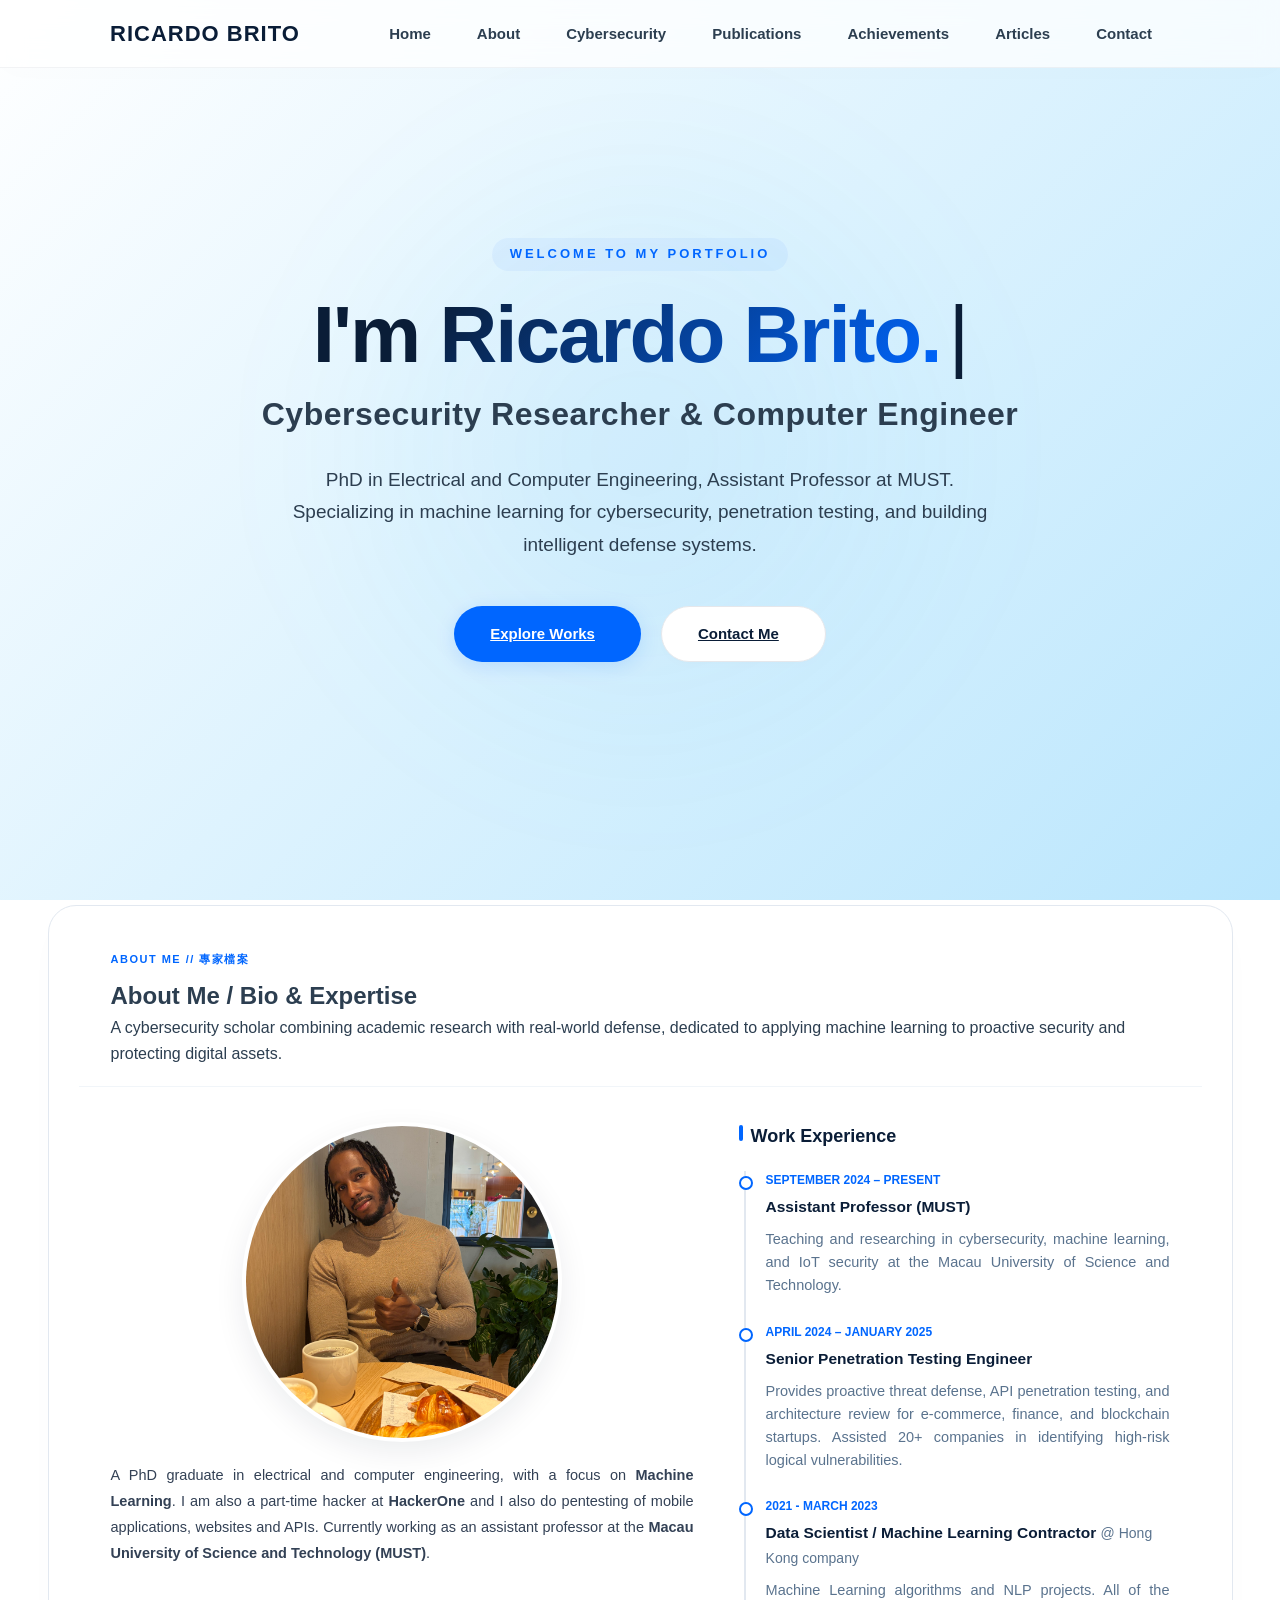
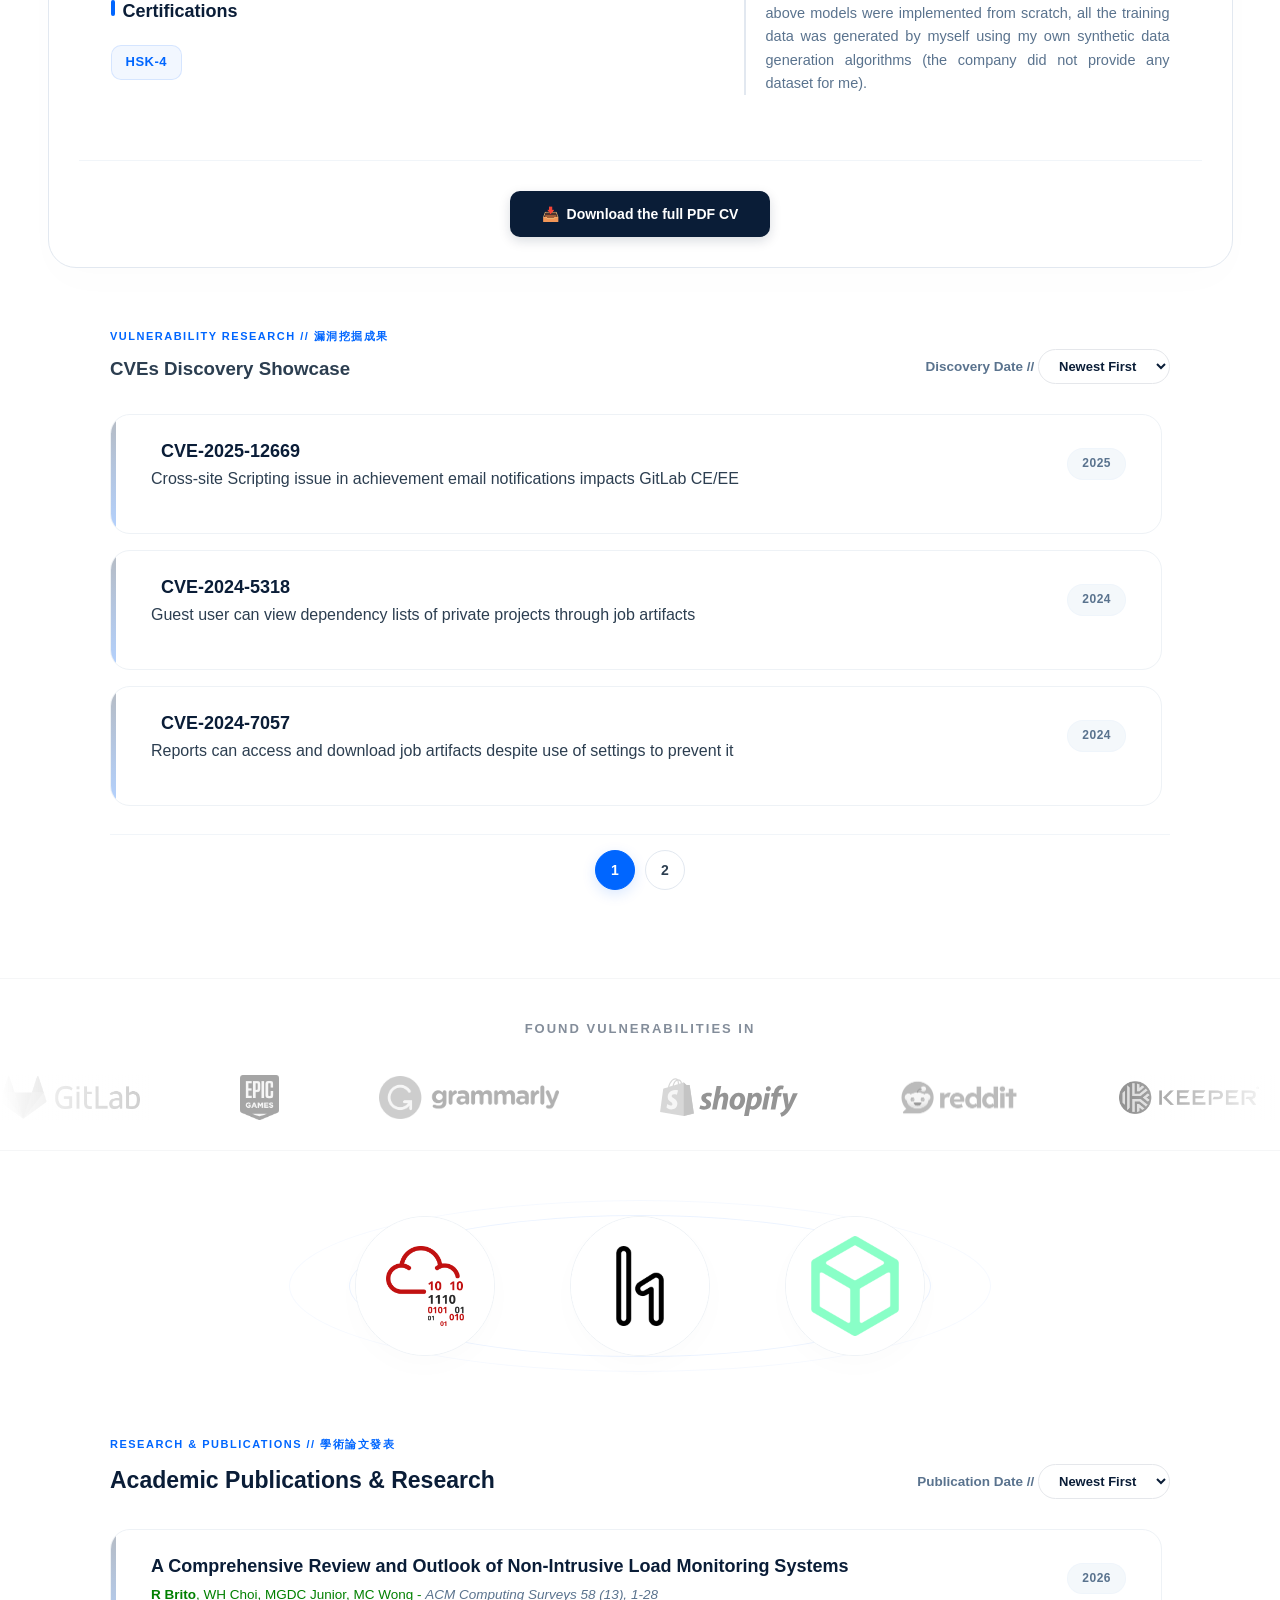
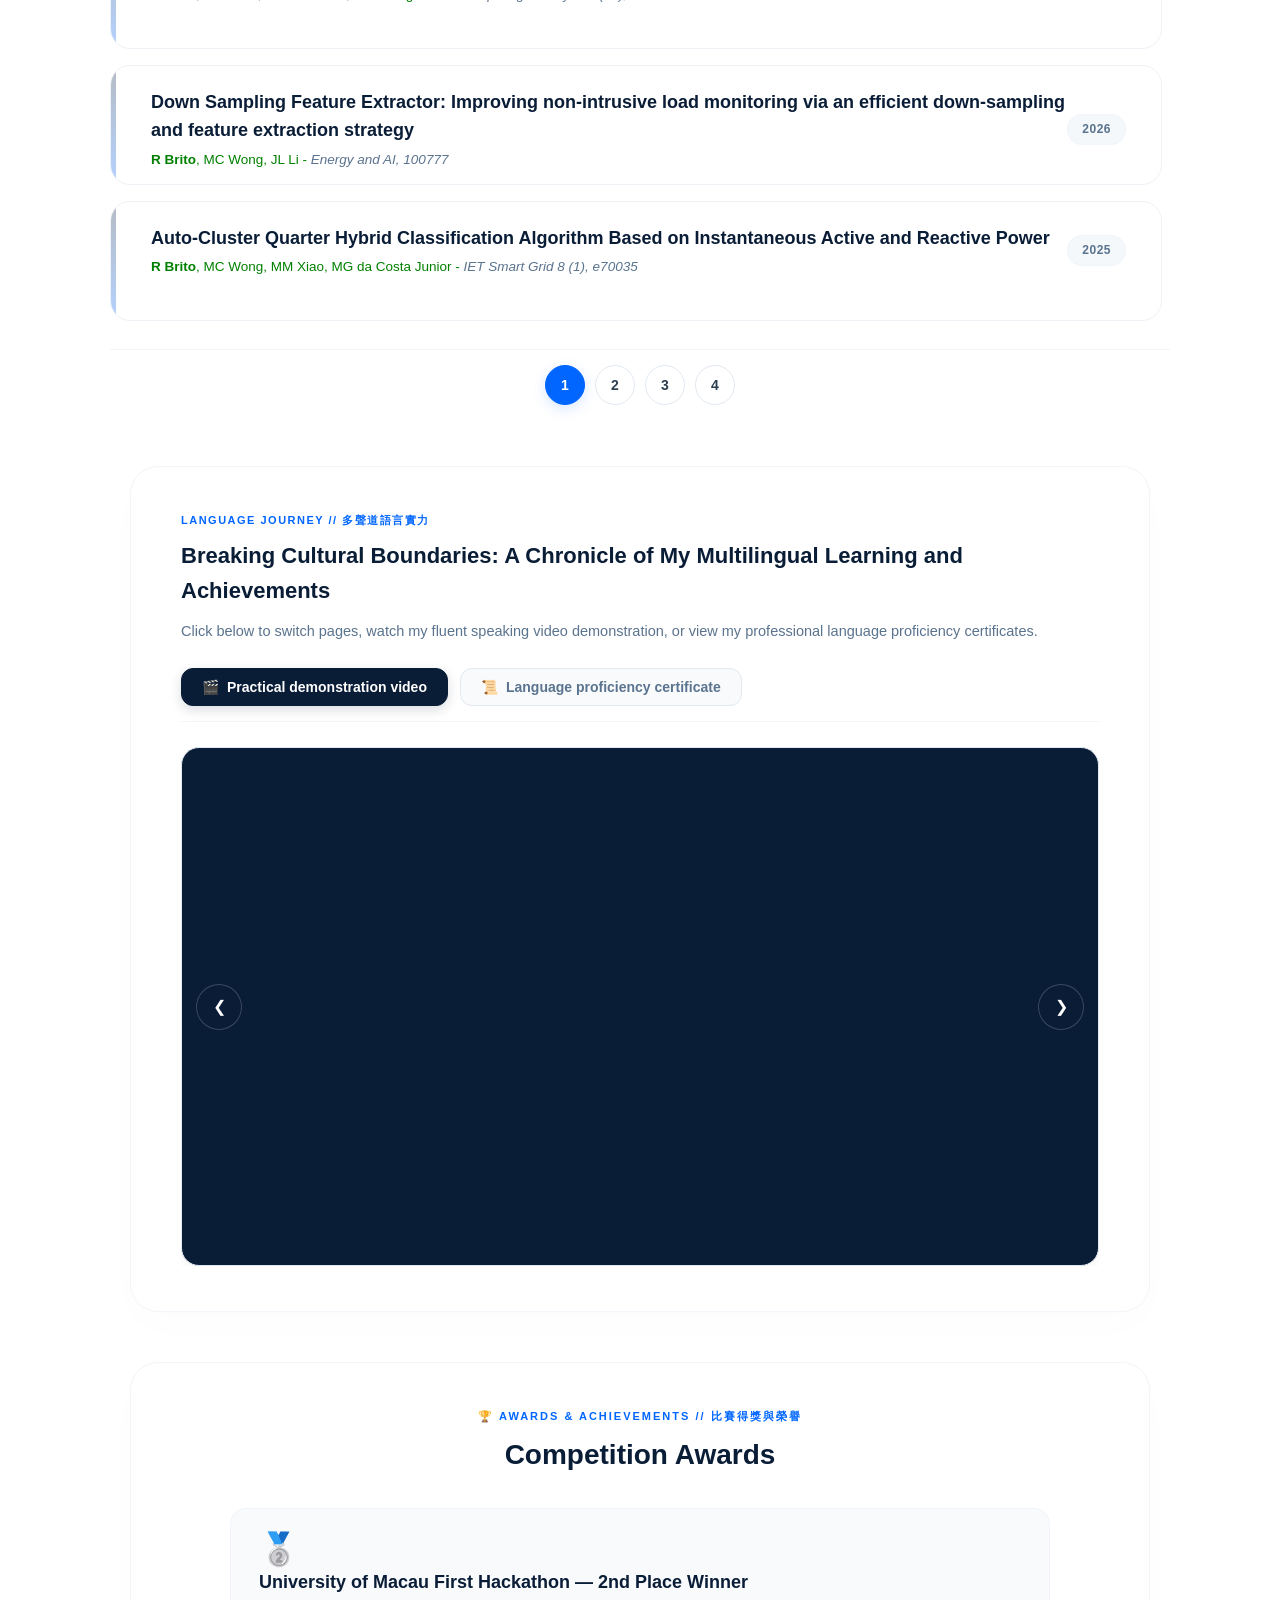
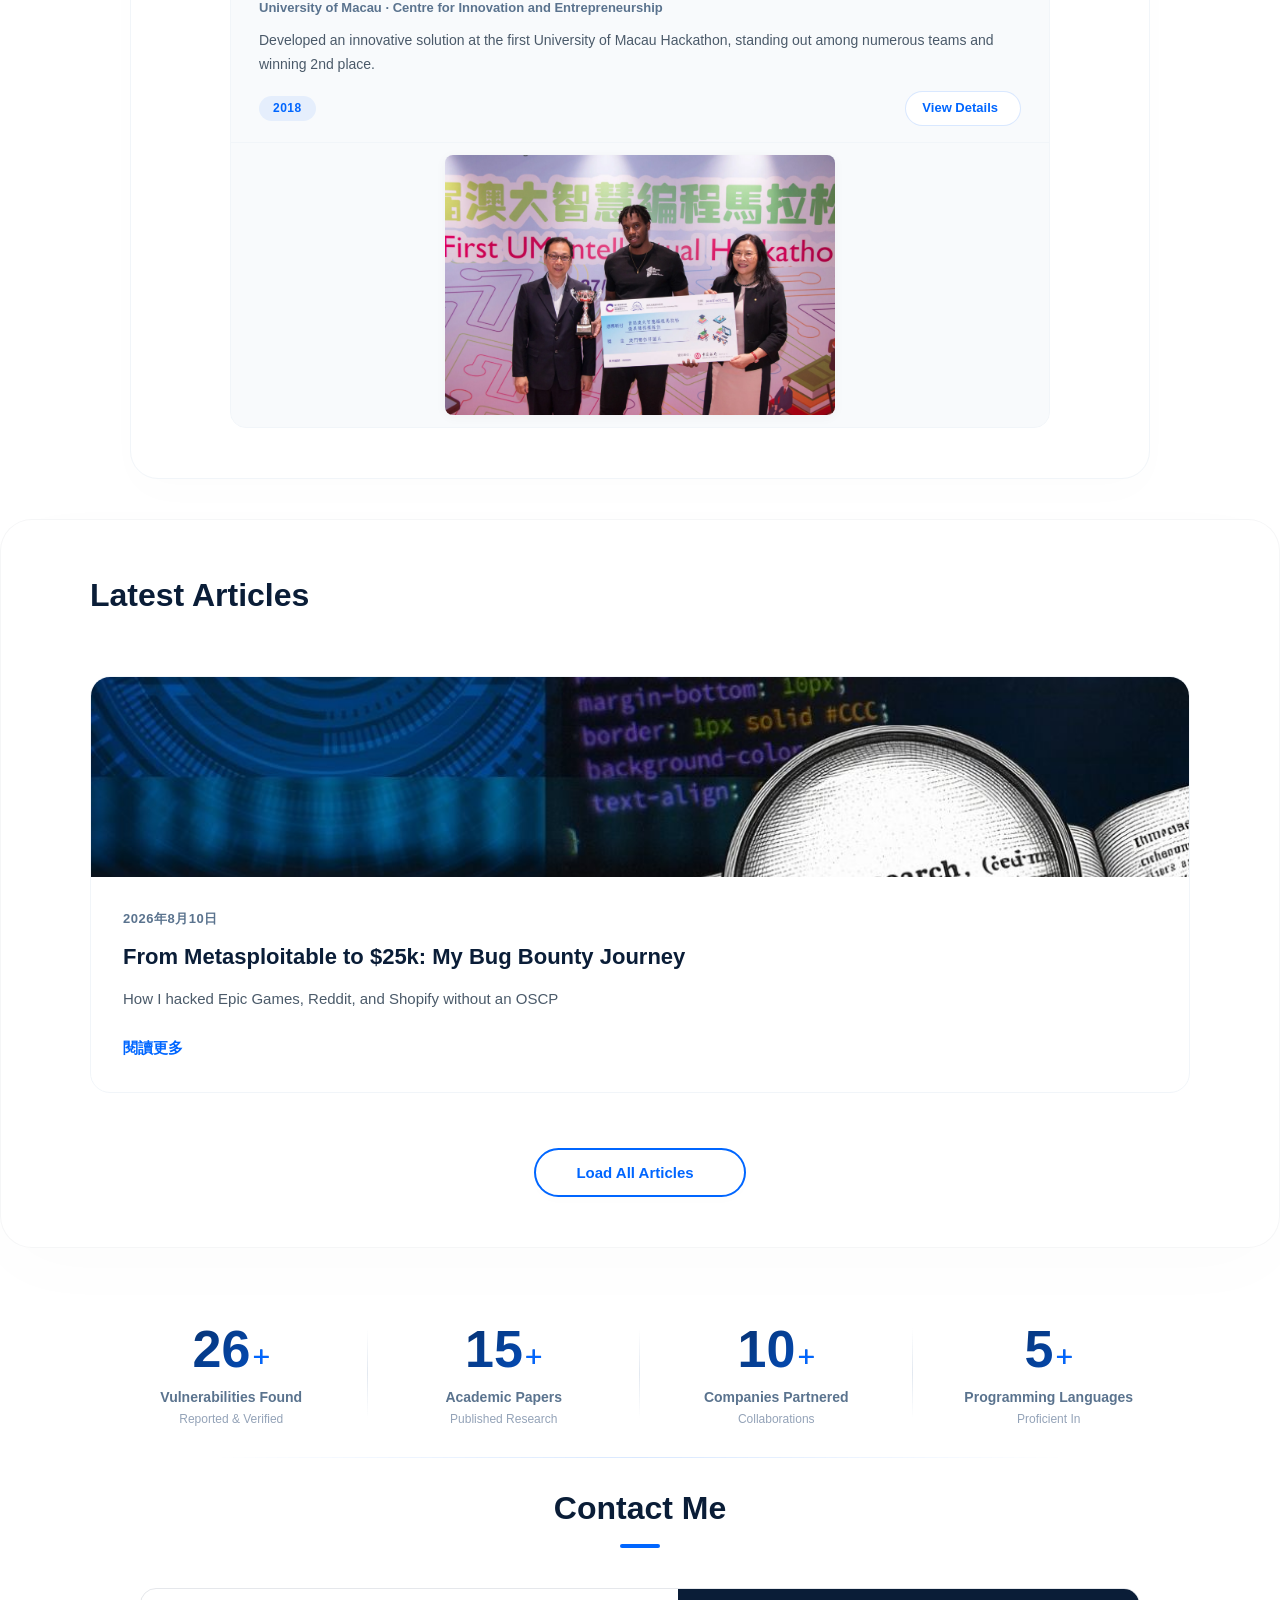
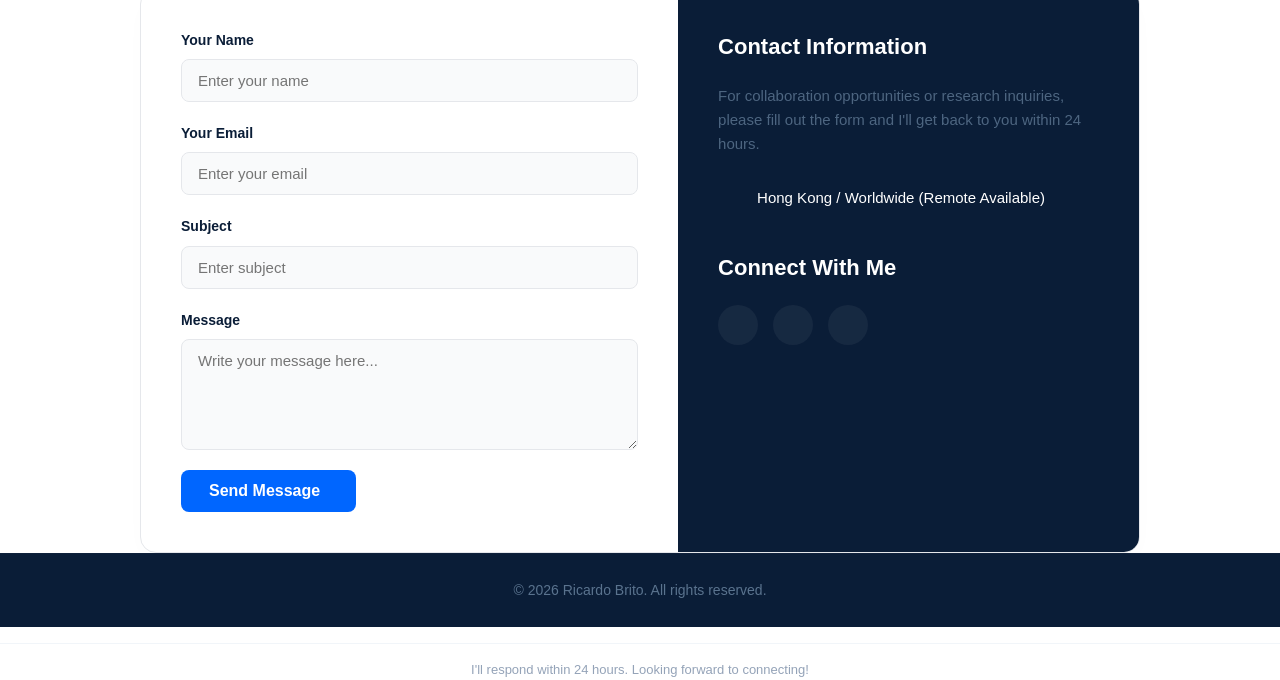
==== commit 07833195: "small adjustments" ====
--- a/index.html
+++ b/index.html
@@ -18,8 +18,10 @@
             <ul class="nav-menu">
                 <li><a href="#home" class="nav-link">Home</a></li>
                 <li><a href="#about" class="nav-link">About</a></li>
-                <li><a href="#blog" class="nav-link">Blog</a></li>
-                <li><a href="#portfolio" class="nav-link">Project</a></li>
+                <li><a href="#portfolio" class="nav-link">Cybersecurity </a></li>
+                <li><a href="#publications" class="nav-link">Publications</a></li>
+                <li><a href="#awards" class="nav-link">Achievements</a></li>
+                <li><a href="#blog" class="nav-link">Articles</a></li>
                 <li><a href="#contact" class="nav-link">Contact</a></li>
             </ul>
             <!-- 手機版的三條線漢堡選單按鈕 -->
@@ -91,10 +93,8 @@
                     <div class="certifications-block">
                         <h3 class="block-sub-title">Certifications</h3>
                         <div class="cert-badges-wrapper">
-                            <span class="tech-badge-item">OSCP</span>
-                            <span class="tech-badge-item">CISSP</span>
-                            <span class="tech-badge-item">CEH Master</span>
-                            <span class="tech-badge-item">AWS Security</span>
+                            <span class="tech-badge-item">HSK-4</span>
+                           
                         </div>
                     </div>
                 </div>
@@ -245,60 +245,36 @@
             
         </div>
     </section>
-
-    <!-- 學術論文發表手風琴區塊 -->
-    <section class="scholar-hologram-publications-section">
-        <div class="hologram-container">
-            
-            <!-- 頂部控制列 -->
-            <div class="hologram-header-row">
-                <div class="hologram-title-box">
-                    <span class="hologram-section-tag">RESEARCH & PUBLICATIONS // 學術論文發表</span>
-                    <h3 class="hologram-section-title">Academic Publications & Research</h3>
-                </div>
-                <div class="hologram-sort-box">
-                    <label for="scholar-sort-select">Publication Date // </label>
-                    <select id="scholar-sort-select" class="hologram-select-menu">
-                        <option value="newest">Newest First</option>
-                        <option value="oldest">Oldest First</option>
-                    </select>
-                </div>
-            </div>
-
-            <div id="dynamic-hologram-scholar-list" class="hologram-list-wrapper">
-                <!-- 學術論文加載中... -->
-            </div>
-
-            <div id="scholar-pagination" class="scholar-pagination-container"></div>
-            
-        </div>
-    </section>
-
-    <!-- 網誌/文章區塊 -->
-    <section id="blog" class="blog-section thm-reveal">
-        <div class="blog-header-container">
-            <h2 class="section-title">Latest Articles</h2>
-            
-            <div class="sort-container" id="blog-sort-wrapper" style="display: none;">
-                <label for="blog-sort"><i class="fa-solid fa-sort"></i> Sort：</label>
-                <select id="blog-sort" class="sort-select">
+<!-- 學術論文發表手風琴區塊 -->
+<section id="publications" class="scholar-hologram-publications-section">
+    <div class="hologram-container">
+        
+        <!-- 頂部控制列 -->
+        <div class="hologram-header-row">
+            <div class="hologram-title-box">
+                <span class="hologram-section-tag">RESEARCH & PUBLICATIONS // 學術論文發表</span>
+                <h3 class="hologram-section-title">Academic Publications & Research</h3>
+            </div>
+            <div class="hologram-sort-box">
+                <label for="scholar-sort-select">Publication Date // </label>
+                <select id="scholar-sort-select" class="hologram-select-menu">
                     <option value="newest">Newest First</option>
                     <option value="oldest">Oldest First</option>
                 </select>
             </div>
         </div>
-        
-        <div class="blog-grid" id="blog-grid"></div>
-        
-        <div class="blog-btn-container" id="load-all-container">
-            <button id="load-all-blog-btn" class="btn btn-secondary">
-                Load All Articles <i class="fa-solid fa-chevron-down"></i>
-            </button>
-        </div>
-
-        <div class="pagination-container" id="pagination" style="display: none;"></div>
-    </section>
-
+
+        <div id="dynamic-hologram-scholar-list" class="hologram-list-wrapper">
+            <!-- 學術論文加載中... -->
+        </div>
+
+        <div id="scholar-pagination" class="scholar-pagination-container"></div>
+        
+    </div>
+</section>
+    
+    <section id="awards" class="awards-section thm-reveal">
+    
     <!-- 語言成果風琴式劇院面板 -->
     <section class="premium-cinema-video-section">
         <div class="video-panel-inner">
@@ -420,8 +396,8 @@
 
         </div>
     </section>
-
-    <!-- 比賽得獎/榮譽區塊 -->
+ <!-- 比賽得獎/榮譽區塊 -->
+        <!-- 比賽得獎/榮譽區塊 -->
     <section class="awards-section thm-reveal">
         <div class="awards-container">
             
@@ -460,6 +436,32 @@
 
         </div>
     </section>
+</section>
+    
+<!-- 網誌/文章區塊 -->
+    <section id="blog" class="blog-section thm-reveal">
+        <div class="blog-header-container">
+            <h2 class="section-title">Latest Articles</h2>
+            
+            <div class="sort-container" id="blog-sort-wrapper" style="display: none;">
+                <label for="blog-sort"><i class="fa-solid fa-sort"></i> Sort：</label>
+                <select id="blog-sort" class="sort-select">
+                    <option value="newest">Newest First</option>
+                    <option value="oldest">Oldest First</option>
+                </select>
+            </div>
+        </div>
+        
+        <div class="blog-grid" id="blog-grid"></div>
+        
+        <div class="blog-btn-container" id="load-all-container">
+            <button id="load-all-blog-btn" class="btn btn-secondary">
+                Load All Articles <i class="fa-solid fa-chevron-down"></i>
+            </button>
+        </div>
+
+        <div class="pagination-container" id="pagination" style="display: none;"></div>
+    </section>
 
     <!-- 統計數據區塊 -->
     <section class="stats-section thm-reveal">
--- a/style.css
+++ b/style.css
@@ -1,5 +1,5 @@
 /* ==========================================================================
-   1. 基本設定與全局重置 (以純白 #FFFFFF 為主的極致乾淨底色)
+   1. 基本設定與全局重置
    ========================================================================== */
 * {
     margin: 0;
@@ -13,19 +13,31 @@
 }
 
 body {
-    background-color: #FFFFFF; /* 大面積純白底色 */
-    color: #2C3E50; /* 洗鍊碳青灰內文 */
+    background-color: #FFFFFF;
+    color: #2C3E50;
     line-height: 1.6;
 }
 
 /* ==========================================================================
-   2. 極簡白半透明玻璃霧面導航欄
+   導航滾動偏移 - 確保標題不被導航欄遮擋
+   ========================================================================== */
+#home,
+#about,
+#portfolio,
+#publications,
+#awards,
+#blog {
+    scroll-margin-top: 90px;
+}
+
+/* ==========================================================================
+   2. 導航欄
    ========================================================================== */
 .navbar {
     position: fixed;
     top: 0;
     width: 100%;
-    background-color: rgba(255, 255, 255, 0.75); /* 純白半透明玻璃 */
+    background-color: rgba(255, 255, 255, 0.75);
     backdrop-filter: blur(12px);
     -webkit-backdrop-filter: blur(12px);
     border-bottom: 1px solid rgba(10, 29, 55, 0.05);
@@ -46,7 +58,7 @@
 .nav-logo {
     font-size: 22px;
     font-weight: 800;
-    color: #0A1D37; /* 標誌換上午夜深鈷藍 */
+    color: #0A1D37;
     text-decoration: none;
     letter-spacing: 1px;
 }
@@ -58,7 +70,7 @@
 }
 
 .nav-link {
-    color: #2C3E50; /* 碳青灰連結 */
+    color: #2C3E50;
     text-decoration: none;
     padding: 8px 18px;
     font-size: 15px;
@@ -68,7 +80,7 @@
 }
 
 .nav-link:hover {
-    color: #0066FF; /* 懸浮變為數位極光藍 */
+    color: #0066FF;
     background-color: rgba(0, 102, 255, 0.05);
 }
 
@@ -82,41 +94,13 @@
     width: 25px;
     height: 3px;
     margin: 5px auto;
-    background-color: #0A1D37; /* 換上午夜深鈷藍 */
+    background-color: #0A1D37;
     transition: 0.3s;
     border-radius: 2px;
 }
 
 /* ==========================================================================
-   3. 通用區塊設定
-   ========================================================================== */
-section {
-    padding: 120px 20px 80px 20px;
-    max-width: 1100px;
-    margin: 0 auto;
-}
-
-.section-title {
-    text-align: center;
-    font-size: 32px;
-    margin-bottom: 40px;
-    color: #0A1D37; /* 午夜深鈷藍標題 */
-    position: relative;
-    font-weight: 800;
-}
-
-.section-title::after {
-    content: '';
-    display: block;
-    width: 40px;
-    height: 4px;
-    background-color: #0066FF; /* 極光藍主裝飾線 */
-    margin: 10px auto 0 auto;
-    border-radius: 2px;
-}
-
-/* ==========================================================================
-   4. 高級微光：100% 完美「冰川微光藍」無深色流線 Hero 首頁區塊
+   3. Hero 首頁區塊
    ========================================================================== */
 @keyframes thmLiquidFlow {
     0% { background-position: 0% 50%; }
@@ -129,7 +113,6 @@
     height: 100vh;
     width: 100%;
     max-width: 100% !important;
-    /* 完全由純白 (#ffffff)、晶瑩淺藍 (#f0f9ff)、冰川藍 (#e0f2fe) 與清爽天空藍 (#bae6fd) 組成，絕對沒有深藍 */
     background: linear-gradient(-45deg, #ffffff, #f0f9ff, #e0f2fe, #bae6fd, #ffffff);
     background-size: 400% 400% !important;
     animation: thmLiquidFlow 14s ease-in-out infinite !important;
@@ -175,7 +158,7 @@
     font-size: 80px;
     font-weight: 900;
     letter-spacing: -2px;
-    color: #0A1D37; /* 午夜深鈷藍名字 */
+    color: #0A1D37;
     line-height: 1.1;
     margin-bottom: 10px;
 }
@@ -188,7 +171,6 @@
     letter-spacing: 0.5px;
 }
 
-/* 名字打字機專屬漸變：由深鈷藍滑向發光的數位極光藍 */
 .text-gradient {
     background: linear-gradient(135deg, #0A1D37 0%, #0066FF 100%) !important;
     -webkit-background-clip: text !important;
@@ -254,1810 +236,50 @@
 }
 
 /* ==========================================================================
-   6. 作品集區塊 (高級長方形 Q&A 摺疊面板樣式)
+   4. About Me 區塊
    ========================================================================== */
-.portfolio-section {
-    background-color: transparent; /* 露出乾淨的純白大底 */
-}
-
-.accordion-container {
-    max-width: 850px;
-    margin: 0 auto;
-    display: flex;
-    flex-direction: column;
-    gap: 16px;
-}
-
-.accordion-item {
-    background-color: #ffffff;
-    border-radius: 12px;
-    box-shadow: 0 4px 12px rgba(0, 0, 0, 0.01);
-    overflow: hidden;
-    border: 1px solid #e5e7eb;
-    transition: all 0.3s ease;
-}
-
-.accordion-item:hover {
-    transform: translateY(-2px);
-    border-color: #0066FF;
-    box-shadow: 0 6px 20px rgba(0, 102, 255, 0.04);
-}
-
-.accordion-header {
-    padding: 22px 28px;
-    display: flex;
-    justify-content: space-between;
-    align-items: center;
-    cursor: pointer;
-    user-select: none;
-    background-color: #ffffff;
-    transition: background-color 0.3s ease;
-}
-
-.portfolio-main-text {
-    font-size: 18px;
-    font-weight: 700;
-    color: #0A1D37; /* 午夜深鈷藍作品名字 */
-    display: flex;
-    align-items: center;
-    gap: 12px;
-}
-
-.portfolio-main-text i {
-    color: #0066FF;
-}
-
-.arrow-icon {
-    font-size: 16px;
-    color: #5A738E; /* 極地鋼青灰箭頭 */
-    transition: transform 0.4s cubic-bezier(0.165, 0.84, 0.44, 1);
-}
-
-.accordion-item.active {
-    border-color: #0066FF;
-    box-shadow: 0 10px 25px rgba(0, 102, 255, 0.05);
-}
-
-.accordion-item.active .accordion-header {
-    background-color: rgba(0, 102, 255, 0.01);
-}
-
-.accordion-item.active .arrow-icon {
-    transform: rotate(180deg);
-    color: #0066FF;
-}
-
-.accordion-content {
-    max-height: 0;
-    overflow: hidden;
-    transition: max-height 0.4s cubic-bezier(0.165, 0.84, 0.44, 1);
-    background-color: #ffffff;
-}
-
-.content-inner {
-    padding: 0 28px 28px 28px;
-    border-top: 1px solid #f3f4f6;
-}
-
-.portfolio-content-title {
-    font-size: 20px;
-    font-weight: 800;
-    color: #0A1D37; /* 深鈷藍 */
-    margin-top: 15px;
-    margin-bottom: 4px;
-}
-
-.portfolio-subtitle {
-    font-size: 13px;
-    font-weight: 700;
-    color: #5A738E; /* 極地鋼青灰技術副標題 */
-    margin-bottom: 16px !important;
-    text-transform: uppercase;
-    letter-spacing: 0.5px;
-}
-
-.portfolio-desc {
-    font-size: 15px;
-    color: #2C3E50; /* 洗鍊碳青灰內文 */
-    line-height: 1.8;
-    margin-bottom: 22px;
-}
-
-.portfolio-link-btn {
-    display: inline-flex;
-    align-items: center;
-    gap: 8px;
-    background-color: #0066FF;
-    color: #ffffff;
-    text-decoration: none;
-    padding: 10px 24px;
-    font-size: 14px;
-    font-weight: 600;
-    border-radius: 8px;
-    transition: all 0.3s ease;
-}
-
-.portfolio-link-btn:hover {
-    background-color: #0052cc;
-    transform: translateY(-1px);
-    box-shadow: 0 4px 12px rgba(0, 102, 255, 0.12);
-}
-/* ==========================================================================
-   7. 升級完全體：白日全息微光懸浮網誌排版 (Premium Light Cyber Blog Grid)
-   ========================================================================== */
-.blog-section {
-    background-color: #ffffff;
-    border-radius: 32px;
-    max-width: 100%;
-    padding: 60px 40px 50px 40px !important;  /* 100px → 60px */
-    box-shadow: 0 20px 80px rgba(10, 29, 55, 0.015);
-    border: 1px solid rgba(10, 29, 55, 0.04);
-}
-
-.blog-header-container {
-    max-width: 1100px;
-    margin: 0 auto 45px auto;
-    display: flex;
-    justify-content: space-between;
-    align-items: center;
-    flex-wrap: wrap;
-    gap: 20px;
-}
-
-.blog-header-container .section-title { margin-bottom: 0; text-align: left; }
-.blog-header-container .section-title::after { margin: 10px 0 0 0; }
-
-.sort-container { display: flex; align-items: center; gap: 10px; font-size: 14px; color: #5A738E; font-weight: 700; }
-.sort-select {
-    padding: 10px 22px; border: 1px solid #e5e7eb; border-radius: 30px;
-    background-color: #ffffff; color: #0A1D37; font-size: 14px; font-weight: 700;
-    outline: none; cursor: pointer; transition: all 0.3s cubic-bezier(0.165, 0.84, 0.44, 1);
-}
-.sort-select:focus, .sort-select:hover { border-color: #0066FF; box-shadow: 0 0 0 4px rgba(0, 102, 255, 0.05); }
-
-.blog-grid {
-    display: grid;
-    grid-template-columns: repeat(auto-fit, minmax(320px, 1fr));
-    gap: 35px;
-    max-width: 1100px;
-    margin: 0 auto;
-}
-
-/* 🔥 核心改變：白日全息微光懸浮卡片 */
-.blog-card {
-    background-color: #ffffff;
-    border-radius: 20px;
-    overflow: hidden;
-    border: 1px solid #f1f5f9;
-    position: relative;
-    display: flex;
-    flex-direction: column;
-    /* 1.25秒大廠煞車曲線，確保懸浮和發光動作極致流暢 */
-    transition: transform 0.6s cubic-bezier(0.165, 0.84, 0.44, 1), 
-                border-color 0.6s cubic-bezier(0.165, 0.84, 0.44, 1), 
-                box-shadow 0.6s cubic-bezier(0.165, 0.84, 0.44, 1);
-}
-
-/* 懸浮瞬間：卡片優雅浮起，底層亮起呼應首頁的「冰川微光藍」奢華發光罩 */
-.blog-card:hover { 
-    transform: translateY(-10px); 
-    border-color: rgba(0, 102, 255, 0.2);
-    box-shadow: 0 30px 60px rgba(0, 102, 255, 0.06), 0 0 0 1px rgba(0, 102, 255, 0.03); 
-}
-
-/* 內嵌左側戰術極光藍色條（隱形防線） */
-.blog-card::before {
-    content: '';
-    position: absolute;
-    left: 0;
-    top: 0;
-    width: 4px;
-    height: 0;
-    background-color: #0066FF;
-    transition: height 0.4s cubic-bezier(0.165, 0.84, 0.44, 1);
-    z-index: 3;
-}
-.blog-card:hover::before {
-    height: 100%; /* 滑鼠移上去時，極光藍色條會像水流一樣流暢向下延伸 */
-}
-/* 💡 終極升級：首頁網誌卡片封面圖片智慧自適應與絲滑放大樣式 */
-.blog-image { 
-    height: 200px; /* 稍微拉高高度，讓圖片展現得更大氣 */
-    display: flex; 
-    align-items: center; 
-    justify-content: center; 
-    color: #ffffff; 
-    position: relative;
-    background-color: #0A1D37; /* 預設午夜深鈷藍底色 */
-    overflow: hidden; /* 超出卡片格子的部分完美切除 */
-    
-    /* 核心 0.6 秒煞車曲線，確保滑鼠懸浮時圖片放大極其流暢 */
-    transition: transform 0.6s cubic-bezier(0.165, 0.84, 0.44, 1);
-}
-
-/* 🔥 驚豔細節：當訪客的滑鼠移到整張網誌卡片上時，裡面的封面圖片會優雅地自動放大 1.05 倍！ */
-.blog-card:hover .blog-image {
-    transform: scale(1.05);
-}
-
-
-.blog-content { padding: 32px; display: flex; flex-direction: column; flex-grow: 1; }
-.blog-date { font-size: 13px; color: #5A738E; margin-bottom: 12px; display: block; font-weight: 700; letter-spacing: 0.5px; }
-
-/* 網誌標題完全換成您指定的特別午夜深鈷藍 (#0A1D37) */
-.blog-title-link { 
-    color: #0A1D37; 
-    text-decoration: none; 
-    font-size: 22px; 
-    font-weight: 800; 
-    line-height: 1.4;
-    margin-bottom: 14px; 
-    display: block; 
-    transition: color 0.3s ease; 
-}
-.blog-title-link:hover { color: #0066FF; }
-
-/* 內文摘要換成洗鍊碳青灰 (#2C3E50) */
-.blog-content p { 
-    color: #2C3E50; 
-    font-size: 15px; 
-    line-height: 1.7; 
-    margin-bottom: 25px; 
-    flex-grow: 1; 
-    opacity: 0.85;
-}
-
-/* 閱讀更多按鈕：箭頭向右跳動動效 */
-.read-more { 
-    color: #0066FF; 
-    text-decoration: none; 
-    font-weight: 700; 
-    font-size: 14.5px; 
-    display: inline-flex; 
-    align-items: center; 
-    gap: 6px; 
-}
-.read-more i {
-    transition: transform 0.3s cubic-bezier(0.165, 0.84, 0.44, 1);
-}
-.read-more:hover i {
-    transform: translateX(6px); /* 滑鼠懸浮時，右箭頭會絲滑向右滑行 6 像素 */
-}
-
-.blog-btn-container { text-align: center; margin-top: 55px; }
-#load-all-blog-btn {
-    background-color: transparent; color: #0066FF; border: 2px solid #0066FF; padding: 14px 40px; font-size: 15px; font-weight: 700; border-radius: 50px;
-    cursor: pointer; display: inline-flex; align-items: center; gap: 10px; transition: all 0.3s cubic-bezier(0.165, 0.84, 0.44, 1);
-}
-#load-all-blog-btn:hover { background-color: #0066FF; color: #ffffff; transform: translateY(-3px); box-shadow: 0 10px 25px rgba(0, 102, 255, 0.12); }
-
-/* 數字分頁圓鈕 */
-.pagination-container { display: flex; justify-content: center; align-items: center; gap: 12px; margin-top: 55px; }
-.page-btn {
-    width: 44px; height: 44px; border: 1px solid #e5e7eb; background-color: #ffffff; color: #2C3E50; font-weight: 700; font-size: 15px; border-radius: 50%;
-    cursor: pointer; display: flex; align-items: center; justify-content: center; transition: all 0.3s cubic-bezier(0.165, 0.84, 0.44, 1);
-}
-.page-btn:hover { border-color: #0066FF; color: #0066FF; transform: translateY(-2px); }
-.page-btn.active { background: #0066FF; border-color: #0066FF; color: #ffffff; box-shadow: 0 4px 14px rgba(0, 102, 255, 0.15); }
-
-.blog-card.fade-in { animation: blogCardFade 0.6s cubic-bezier(0.165, 0.84, 0.44, 1) forwards; }
-@keyframes blogCardFade { from { opacity: 0; transform: translateY(25px); } to { opacity: 1; transform: translateY(0); } }
-
-/* ==========================================================================
-   8. 聯絡我區塊與表單
-   ========================================================================== */
-/* 聯絡我區塊 - 頂部歸零 */
-.contact-section {
-    padding-top: 20px !important;  /* 減少頂部 padding */
-    margin-top: 0px !important;
-}
-.contact-wrapper { display: flex; max-width: 1000px; margin: 0 auto; background-color: #ffffff; border-radius: 16px; overflow: hidden; box-shadow: 0 10px 30px rgba(0, 0, 0, 0.01); border: 1px solid #e5e7eb; }
-.contact-form-container { flex: 1.2; padding: 40px; }
-.contact-form { display: flex; flex-direction: column; gap: 20px; }
-.form-group { display: flex; flex-direction: column; gap: 8px; }
-.form-group label { font-size: 14px; font-weight: 600; color: #0A1D37; }
-.form-group input, .form-group textarea { padding: 12px 16px; border: 1px solid #e5e7eb; border-radius: 8px; font-size: 15px; background-color: #f9fafb; transition: all 0.3s ease; outline: none; color: #0A1D37; }
-.form-group input:focus, .form-group textarea:focus { border-color: #0066FF; background-color: #ffffff; box-shadow: 0 0 0 4px rgba(0, 102, 255, 0.04); }
-.form-group textarea { resize: vertical; }
-.submit-btn { align-self: flex-start; padding: 12px 28px; background-color: #0066FF; color: #ffffff; border: none; border-radius: 8px; font-size: 16px; font-weight: bold; cursor: pointer; transition: all 0.3s ease; display: inline-flex; align-items: center; gap: 8px; }
-.submit-btn:hover { background-color: #0052cc; transform: translateY(-1px); }
-
-.contact-info-container { flex: 1; background: #0A1D37; color: #ffffff; padding: 40px; display: flex; flex-direction: column; }
-.contact-info-container h3 { font-size: 22px; margin-bottom: 20px; font-weight: 700; color: #ffffff; }
-.contact-info-container h3:nth-of-type(2) { margin-top: 40px; }
-.contact-desc { font-size: 15px; line-height: 1.6; margin-bottom: 30px; opacity: 0.85; color: #5A738E; }
-.info-list { display: flex; flex-direction: column; gap: 20px; }
-.info-item { display: flex; align-items: center; gap: 15px; font-size: 15px; color: #ffffff; }
-.info-item i { font-size: 18px; width: 24px; color: #0066FF; }
-.social-links { display: flex; gap: 15px; }
-.social-icon { width: 40px; height: 40px; background-color: rgba(255, 255, 255, 0.05); color: #ffffff; border-radius: 50%; display: flex; align-items: center; justify-content: center; font-size: 18px; text-decoration: none; transition: all 0.3s ease; }
-.social-icon:hover { background-color: #ffffff; color: #0A1D37; transform: translateY(-3px); }
-
-/* ==========================================================================
-   9. 頁腳 (Footer)
-   ========================================================================== */
-.footer {
-    background-color: #0A1D37;
-    color: #5A738E;
-    text-align: center;
-    padding: 25px;
-    font-size: 14px;
-    border-top: 1px solid rgba(255, 255, 255, 0.02);
-}
-
-/* ==========================================================================
-   13. 進階版：高級感內文文字連結 (Premium Inline Link)
-   ========================================================================== */
-.inline-link-premium {
-    color: #0066FF;
-    text-decoration: none;
-    font-weight: 700;
-    position: relative;
-    display: inline-flex;
-    align-items: center;
-    gap: 4px;
-    transition: color 0.3s ease;
-}
-
-.inline-link-premium::after {
-    content: '';
-    position: absolute;
-    width: 100%;
-    transform: scaleX(0);
-    height: 1.5px;
-    bottom: -1px;
-    left: 0;
-    background-color: #0066FF;
-    transform-origin: bottom left;
-    transition: transform 0.25s cubic-bezier(0.165, 0.84, 0.44, 1);
-}
-
-.inline-link-premium .link-icon {
-    font-size: 11px;
-    opacity: 0.7;
-    transition: transform 0.3s ease, opacity 0.3s ease;
-}
-
-.inline-link-premium:hover { color: #0052cc; }
-.inline-link-premium:hover::after { transform: scaleX(1); }
-.inline-link-premium:hover .link-icon { opacity: 1; transform: translate(2px, -2px); }
-
-/* ==========================================================================
-   15. 終極純 CSS 控速黑科技：TryHackMe 級別精細滾動動畫 (Scroll-driven)
-   ========================================================================== */
-@keyframes thmFluidSlide {
-    from { opacity: 0; transform: translateY(-80px) scale(0.96); }
-    to { opacity: 1; transform: translateY(0) scale(1); }
-}
-
-.thm-reveal {
-    animation: thmFluidSlide linear both;
-    animation-timeline: view();
-    animation-range: entry 10% entry 45%;
-}
-
-.thm-reveal .section-title {
-    transform: translateY(-10px);
-}
-
-/* ==========================================================================
-   10. 全球響應式手機排版
-   ========================================================================== */
-@media (max-width: 768px) {
-    .hamburger { display: block; }
-    .hamburger.active .bar:nth-child(2) { opacity: 0; }
-    .hamburger.active .bar:nth-child(1) { transform: translateY(8px) rotate(45deg); }
-    .hamburger.active .bar:nth-child(3) { transform: translateY(-8px) rotate(-45deg); }
-
-    .nav-menu {
-        position: fixed; left: -100%; top: 60px; flex-direction: column;
-        background-color: rgba(255, 255, 255, 0.98); backdrop-filter: blur(20px); -webkit-backdrop-filter: blur(20px);
-        width: 100%; height: calc(100vh - 60px); text-align: center; padding-top: 40px;
-        transition: 0.4s cubic-bezier(0.165, 0.84, 0.44, 1); border-top: 1px solid rgba(10, 29, 55, 0.05);
-    }
-    .nav-menu.active { left: 0; }
-    .nav-link { display: block; padding: 24px; font-size: 18px; color: #0A1D37; border-radius: 0; }
-
-    .hero-name { font-size: 44px; letter-spacing: -1px; }
-    .cursor { font-size: 44px; }
-    .hero-job { font-size: 22px; margin-bottom: 20px; }
-    .hero-content p { font-size: 16px; }
-    .hero-cta-group { flex-direction: column; gap: 12px; width: 100%; max-width: 280px; margin: 0 auto; }
-    .hero-content .btn { width: 100%; justify-content: center; }
-
-    .blog-section { padding-left: 20px; padding-right: 20px; }
-    .blog-header-container { flex-direction: column; align-items: flex-start; }
-    .contact-wrapper { flex-direction: column; }
-    .contact-form-container, .contact-info-container { padding: 30px 20px; }
-    .submit-btn { width: 100%; justify-content: center; }
-    
-    .accordion-header { padding: 18px 20px; }
-    .portfolio-main-text { font-size: 15px; }
-    .content-inner { padding: 0 20px 20px 20px; }
-    .portfolio-link-btn { width: 100%; justify-content: center; }
-}
-/* ==========================================================================
-   21. 終極升級：大廠級 60 幀純 CSS 無縫品牌滾動跑馬燈 (Infinite Brand Slider)
-   ========================================================================== */
-   
-.brand-showcase-container {
-    width: 100%;
-    max-width: 100% !important;
-    background-color: #ffffff;
-    padding: 40px 0 30px 0 !important;  /* 60px → 40px, 40px → 30px */
-    border-top: 1px solid rgba(10, 29, 55, 0.04);
-    border-bottom: 1px solid rgba(10, 29, 55, 0.04);
-    display: flex;
-    flex-direction: column;
-    align-items: center;
-    overflow: hidden;
-}
-/* 跑馬燈小標題，使用您指定的特別午夜深鈷藍 (#0A1D37) 降低透明度 */
-.brand-title {
-    font-size: 13px;
-    font-weight: 700;
-    letter-spacing: 2px;
-    color: #0A1D37;
-    opacity: 0.5; /* 微微淡出，營造內斂的配角高級感 */
-    margin-bottom: 35px;
-    text-transform: uppercase;
-}
-
-/* 移動舞台：將溢出的 Logo 完美切除隱藏 */
-.brand-slider-wrapper {
-    width: 100%;
-    overflow: hidden;
-    position: relative;
-}
-
-/* 在跑馬燈左右兩側加上極其高級的「純白羽化漸變漸隱罩」
-   這能讓 Logo 滑到邊緣時像煙霧一樣消失，Stripe 官網最愛用這個黑科技！ */
-.brand-slider-wrapper::before,
-.brand-slider-wrapper::after {
-    content: "";
-    position: absolute;
-    top: 0;
-    width: 150px;
-    height: 100%;
-    z-index: 2;
-    pointer-events: none; /* 讓發光罩不干擾滑鼠點擊 Logo */
-}
-.brand-slider-wrapper::before { left: 0; background: linear-gradient(to right, #ffffff 0%, transparent 100%); }
-.brand-slider-wrapper::after { right: 0; background: linear-gradient(to left, #ffffff 0%, transparent 100%); }
-
-/* 核心傳送帶：並排兩組 Logo，寬度放大，並啟動超絲滑的硬體加速動畫 */
-.brand-track {
-    display: flex;
-    width: max-content;
-    align-items: center;
-    gap: 100px; /* 每個 Logo 之間的硬派間距 */
-    
-    /* 啟動純 CSS 傳送帶動畫：22秒一圈，無限循環，均速移動 */
-    animation: thmBrandScroll 22s linear infinite;
-}
-
-/* 每個 Logo 的容器與大廠專屬濾鏡 */
-.brand-item {
-    display: flex;
-    align-items: center;
-    justify-content: center;
-    height: 45px;
-    transition: all 0.4s ease;
-    
-    /* 核心精緻感：預設將 Logo 降飽和度並轉為優雅的深灰色調，防止花花綠綠 */
-    filter: grayscale(100%) contrast(85%);
-    opacity: 0.45;
-}
-
-/* 當使用者的滑鼠懸浮在某個 Logo 上時，該 Logo 瞬間優雅地恢復原本的色彩，並且微微放大 */
-.brand-item:hover {
-    filter: grayscale(0%) contrast(100%);
-    opacity: 1;
-    transform: scale(1.08);
-}
-
-.brand-item img {
-    height: 100%;
-    width: auto;
-    max-width: 140px; /* 限制最大寬度，保證所有品牌長短看起來整齊劃一 */
-    object-fit: contain;
-}
-/* Reddit Logo 單獨放大 */
-.brand-grammarly{
-    height: 120% !important;  /* 比其他 Logo 大 20% */
-    max-width: 180px !important;  /* 比其他 Logo 更寬 */
-}
-
-.brand-reddit {
-    height: 150% !important;  /* 比其他 Logo 大 20% */
-    max-width: 210px !important;  /* 比其他 Logo 更寬 */
-}
-
-/* 當滑鼠移入整條跑馬燈時，動畫自動「慢速暫停」，方便訪客看清或點擊，非常貼心 */
-.brand-slider-wrapper:hover .brand-track {
-    animation-play-state: paused;
-}
-
-/* 定義無縫傳送核心公式：恰好橫移一半的距離（因為後半段是完全複製的複製品）
-   這樣就能欺騙訪客的眼睛，達到永無止境、0卡頓的絲滑左右流動！ */
-@keyframes thmBrandScroll {
-    0% { transform: translateX(0); }
-    100% { transform: translateX(-50%); }
-}
-/* ==========================================================================
-   27. Google Scholar 智慧手風琴樣式 (Interactive Scholar Accordion Framework)
-   ========================================================================== */
-.scholar-publications-section {
-    max-width: 1100px; /* 🌟 框框變闊：與主頁大網格 1100px 完美對齊，大氣寬敞 */
-    margin: 30px auto 90px auto;
-    padding: 0 20px;
-    width: 100%;
-}
-
-.scholar-header-row {
-    display: flex;
-    justify-content: space-between;
-    align-items: flex-end;
-    margin-bottom: 30px;
-    flex-wrap: wrap;
-    gap: 20px;
-}
-.scholar-section-tag { font-size: 11px; font-weight: 800; color: #0066FF; letter-spacing: 1px; margin-bottom: 6px; display: block; text-transform: uppercase; }
-.scholar-section-title { font-size: 23px; font-weight: 800; color: #0A1D37; margin: 0; }
-
-/* 排序選單 */
-.scholar-sort-box { font-size: 13.5px; color: #5A738E; font-weight: 700; }
-.scholar-select-menu {
-    padding: 8px 16px; border: 1px solid #e5e7eb; border-radius: 20px;
-    background-color: #ffffff; color: #0A1D37; font-size: 13px; font-weight: 700;
-    outline: none; cursor: pointer; transition: all 0.3s ease;
-}
-.scholar-select-menu:focus { border-color: #0066FF; }
-
-.scholar-list-wrapper { display: flex; flex-direction: column; gap: 12px; }
-
-/* 核心條列：預設長度變小（高度極小緊湊），取消不必要外邊距 */
-.scholar-pub-item {
-    background-color: #ffffff;
-    border-radius: 16px;
-    border: 1px solid #f1f5f9;
-    padding: 18px 30px; /* 寬闊緊湊的內邊距 */
-    cursor: pointer;
-    position: relative;
-    overflow: hidden;
-    /* 0.6秒煞車控制，點擊展開時極其平滑流暢 */
-    transition: all 0.5s cubic-bezier(0.165, 0.84, 0.44, 1);
-}
-
-/* 懸浮時輕微浮起 */
-.scholar-pub-item:hover {
-    transform: translateY(-2px);
-    border-color: rgba(0, 102, 255, 0.15);
-}
-
-/* 🌟 核心特效：當按下去方格、處於展開狀態時 (.active)，框框四周死死圍繞一層高貴的冰川藍發光圈！ */
-.scholar-pub-item.active {
-    border-color: #0066FF !important;
-    background-color: #fbfdff; /* 展開時帶有一點點微藍底色襯托 */
-    box-shadow: 0 0 0 4px rgba(0, 102, 255, 0.12), 0 15px 35px rgba(0, 102, 255, 0.04) !important;
-}
-
-.scholar-pub-title {
-    font-size: 16.5px;
-    font-weight: 700;
-    color: #0066FF;
-    text-decoration: none;
-    line-height: 1.4;
-    display: block;
-    margin-bottom: 4px;
-}
-.scholar-pub-title:hover { text-decoration: underline; }
-
-.scholar-pub-authors { font-size: 13.5px; color: #008000; line-height: 1.4; margin-bottom: 0; transition: margin 0.3s ease; }
-/* 當按下去展開後，作者行與下方拉開間距 */
-.scholar-pub-item.active .scholar-pub-authors { margin-bottom: 12px; }
-.scholar-pub-authors strong { color: #0A1D37 !important; font-weight: 700; }
-.scholar-pub-authors em { color: #5A738E; font-style: italic; }
-
-/* 🌟 核心隱藏引擎：預設文章首部份內容摘要、按鈕高度為 0，完全隱形不佔空間！ */
-.scholar-expand-body {
-    max-height: 0;
-    opacity: 0;
-    overflow: hidden;
-    transition: max-height 0.5s cubic-bezier(0.165, 0.84, 0.44, 1), opacity 0.4s ease;
-}
-/* 當方格被點擊啟動後 (.active)，摘要與按鈕一瞬間絲滑攤開顯現！ */
-.scholar-pub-item.active .scholar-expand-body {
-    max-height: 300px; /* 給予足夠的展開空間 */
-    opacity: 1;
-}
-
-.scholar-pub-snippet { font-size: 13.5px; color: #5A738E; line-height: 1.6; margin: 0 0 16px 0; text-align: justify; }
-
-/* 展開後顯現的精緻按鈕 */
-.scholar-action-btn {
-    display: inline-flex;
-    align-items: center;
-    gap: 6px;
-    color: #0066FF;
-    text-decoration: none;
-    font-weight: 700;
-    font-size: 12.5px;
-    background-color: #ffffff;
-    padding: 6px 16px;
-    border-radius: 50px;
-    border: 1px solid rgba(0, 102, 255, 0.15);
-    box-shadow: 0 2px 6px rgba(0, 102, 255, 0.02);
-    transition: all 0.3s ease;
-}
-.scholar-action-btn:hover { background-color: #0066FF; color: #ffffff; box-shadow: 0 4px 12px rgba(0, 102, 255, 0.2); }
-
-/* 🌟 124 數字分頁按鈕美學 */
-.scholar-pagination-container {
-    display: flex;
-    justify-content: center;
-    align-items: center;
-    gap: 10px;
-    margin-top: 35px;
-}
-.scholar-page-btn {
-    width: 36px; height: 36px; border: 1px solid #e5e7eb; background-color: #ffffff;
-    color: #2C3E50; font-weight: 700; font-size: 14px; border-radius: 50%;
-    cursor: pointer; display: flex; align-items: center; justify-content: center;
-    transition: all 0.3s cubic-bezier(0.165, 0.84, 0.44, 1);
-}
-.scholar-page-btn:hover { border-color: #0066FF; color: #0066FF; transform: translateY(-1px); }
-.scholar-page-btn.active {
-    background: #0066FF; border-color: #0066FF; color: #ffffff;
-    box-shadow: 0 4px 12px rgba(0, 102, 255, 0.15);
-}
-
-@media (max-width: 768px) { .scholar-pub-item { padding: 15px 20px; } }
-
-/* ==========================================================================
-   ⚡ 精準拉近：「學術論文」在頂部 ➔ 「作品集」在下方 的中間空隙縮小工程
-   ========================================================================== */
-/* 1. 徹底壓縮上方「學術論文區塊」屁股多餘的留白 */
-.scholar-publications-section {
-    margin-bottom: 10px !important; /* 縮小論文底部的外邊距 */
+#about.premium-global-aligned-section {
+    width: 100% !important;
+    max-width: 1225px !important;
+    margin-left: auto !important;
+    margin-right: auto !important;
+    margin-top: 5px !important;
+    margin-bottom: 0px !important;
+    padding-left: 20px !important;
+    padding-right: 20px !important;
     padding-bottom: 0px !important;
-}
-
-/* 2. 強行把下方的「作品集區塊」狠狠往上拔，與頭頂的論文拉近 */
-.portfolio-section, #portfolio {
-    margin-top: -5px !important; /* 負數越大，作品集就會爬得越高，與上面的論文靠得越緊！ */
-    padding-top: 30px !important;  /* 縮減作品集頂部本身的內部留白 */
-    position: relative !important;
-    z-index: 5 !important;
-}
-
-/* ==========================================================================
-   27. 完全體：學術論文全息手風琴獨立樣式表 (Hologram Publications Premium Styles)
-   ========================================================================== */
-.scholar-hologram-publications-section {
-    max-width: 1100px;
-    margin: 20px auto 30px auto !important;  /* 40px → 20px, 10px → 30px */
-    padding: 0 20px;
-    width: 100%;
-}
-
-.hologram-header-row {
-    display: flex;
-    justify-content: space-between;
-    align-items: flex-end;
-    margin-bottom: 30px;
-    flex-wrap: wrap;
-    gap: 20px;
-}
-.hologram-section-tag { font-size: 11px; font-weight: 800; color: #0066FF; letter-spacing: 1.5px; margin-bottom: 8px; display: block; text-transform: uppercase; }
-.hologram-section-title { font-size: 23px; font-weight: 800; color: #0A1D37; margin: 0; }
-
-/* 排序選單 */
-.hologram-sort-box { font-size: 13.5px; color: #5A738E; font-weight: 700; }
-.hologram-select-menu {
-    padding: 8px 16px; border: 1px solid #e5e7eb; border-radius: 20px;
-    background-color: #ffffff; color: #0A1D37; font-size: 13px; font-weight: 700;
-    outline: none; cursor: pointer; transition: all 0.3s ease;
-}
-.hologram-select-menu:focus { border-color: #0066FF; }
-
-.hologram-list-wrapper { display: flex; flex-direction: column; gap: 16px; }
-
-/* 核心新條列卡片：高度極致物理瘦身、寬度加寬，外觀更俐落 */
-.new-hologram-item {
-    background-color: #ffffff;
-    border-radius: 20px;
-    border: 1px solid #eef2f6;
-    padding: 22px 35px 22px 40px; /* 左側留出空間給漸變流線 */
-    cursor: pointer;
-    position: relative;
-    overflow: hidden;
-    transition: transform 0.5s cubic-bezier(0.165, 0.84, 0.44, 1),
-                border-color 0.5s cubic-bezier(0.165, 0.84, 0.44, 1),
-                box-shadow 0.5s cubic-bezier(0.165, 0.84, 0.44, 1);
-}
-
-.new-hologram-item:hover {
-    transform: translateY(-2px);
-    border-color: rgba(0, 102, 255, 0.15);
-}
-
-/* 按下去處於激活狀態時 (.active)，四周圍繞亮起一圈冰川藍發光罩 */
-.new-hologram-item.active {
-    border-color: #0066FF !important;
-    background-color: #fbfdff;
-    box-shadow: 0 0 0 4px rgba(0, 102, 255, 0.12), 0 20px 40px rgba(0, 102, 255, 0.04) !important;
-}
-
-/* 🎨 左側「極光藍漸變垂直流線條」 */
-.new-hologram-item::before {
-    content: '';
-    position: absolute;
-    left: 0;
-    top: 0;
-    width: 5px;
-    height: 100%;
-    background: linear-gradient(to bottom, #0A1D37, #0066FF);
-    opacity: 0.3;
-    transition: width 0.4s cubic-bezier(0.165, 0.84, 0.44, 1), opacity 0.4s ease;
-}
-.new-hologram-item.active::before {
-    width: 8px;
-    opacity: 1;
-}
-
-.hologram-item-header {
-    display: flex;
-    justify-content: space-between;
-    align-items: center;
-    width: 100%;
-}
-
-.hologram-item-title {
-    font-size: 18px;
-    font-weight: 800;
-    color: #0A1D37 !important;
-    margin: 0;
-    transition: color 0.3s ease;
-}
-.new-hologram-item:hover .hologram-item-title { color: #0066FF !important; }
-
-/* 右側極簡年份膠囊章 */
-.hologram-item-capsule {
-    font-size: 12px;
-    font-weight: 700;
-    color: #5A738E;
-    background-color: #f4f8fb;
-    padding: 5px 14px;
-    border-radius: 30px;
-    letter-spacing: 0.5px;
-    border: 1px solid rgba(0, 102, 255, 0.02);
-    transition: all 0.4s ease;
-}
-.new-hologram-item.active .hologram-item-capsule {
-    background-color: #0066FF;
-    color: #ffffff;
-}
-
-/* 智慧隱藏大腦：內文與雙欄佈局預設高度為 0 */
-.hologram-expand-body {
-    max-height: 0;
-    opacity: 0;
-    overflow: hidden;
-    transition: max-height 0.5s cubic-bezier(0.165, 0.84, 0.44, 1), opacity 0.4s ease;
-}
-.new-hologram-item.active .hologram-expand-body {
-    max-height: 600px;
-    opacity: 1;
-    margin-top: 22px;
-    padding-top: 18px;
-    border-top: 1px dashed #e2e8f0;
-}
-
-/* 高級雙欄分欄佈局 */
-.hologram-inner-layout {
-    display: grid;
-    grid-template-columns: 1.5fr 1fr;
-    gap: 35px;
-    align-items: flex-start;
-}
-
-.hologram-item-desc {
-    font-size: 14.5px;
-    color: #2C3E50 !important;
-    line-height: 1.75;
-    margin: 0 0 20px 0;
-    text-align: justify;
-}
-.hologram-item-desc strong { color: #0A1D37 !important; }
-
-/* 外連大廠級純白膠囊按鈕 */
-.hologram-action-btn {
-    display: inline-flex;
-    align-items: center;
-    gap: 8px;
-    color: #5A738E;
-    text-decoration: none;
-    font-weight: 700;
-    font-size: 13px;
-    background-color: #ffffff;
-    padding: 8px 20px;
-    border-radius: 50px;
-    border: 1px solid #e5e7eb;
-    transition: all 0.3s cubic-bezier(0.165, 0.84, 0.44, 1);
-}
-.new-hologram-item:hover .hologram-action-btn { border-color: rgba(0, 102, 255, 0.2); color: #0066FF; }
-.hologram-action-btn:hover { background-color: #0066FF; color: #ffffff !important; box-shadow: 0 6px 15px rgba(0, 102, 255, 0.18); }
-.hologram-action-btn i { font-size: 11px; transition: transform 0.3s ease; }
-.hologram-action-btn:hover i { transform: translate(3px, -3px); }
-
-/* 右側：全息學術認證徽章框 */
-.hologram-visual-box {
-    background: linear-gradient(135deg, #f8fafc 0%, #edf2f7 100%);
-    border-radius: 14px;
-    border: 1px solid #e2e8f0;
-    height: 140px;
-    display: flex;
-    align-items: center;
-    justify-content: center;
-    color: rgba(10, 29, 55, 0.05);
-    position: relative;
-}
-.hologram-visual-box i { font-size: 45px; transition: transform 0.6s cubic-bezier(0.165, 0.84, 0.44, 1); color: rgba(10, 29, 55, 0.1); }
-.new-hologram-item:hover .hologram-visual-box i { transform: scale(1.1) rotate(3deg); color: rgba(0, 102, 255, 0.2); }
-
-/* 🌟 124 數字分頁按鈕樣式 */
-.scholar-pagination-container { display: flex; justify-content: center; align-items: center; gap: 10px; margin-top: 35px; }
-.scholar-page-btn {
-    width: 36px; height: 36px; border: 1px solid #e5e7eb; background-color: #ffffff;
-    color: #2C3E50; font-weight: 700; font-size: 14px; border-radius: 50%;
-    cursor: pointer; display: flex; align-items: center; justify-content: center;
-    transition: all 0.3s cubic-bezier(0.165, 0.84, 0.44, 1);
-}
-.scholar-page-btn:hover { border-color: #0066FF; color: #0066FF; transform: translateY(-1px); }
-.scholar-page-btn.active {
-    background: #0066FF; border-color: #0066FF; color: #ffffff;
-    box-shadow: 0 4px 12px rgba(0, 102, 255, 0.15);
-}
-
-@media (max-width: 768px) {
-    .hologram-inner-layout { grid-template-columns: 1fr; gap: 20px; }
-    .hologram-visual-box { height: 130px; order: -1; }
-    .new-hologram-item { padding: 20px 25px; }
-}
-/* ==========================================================================
-   ⚡ 穿透解鎖：強行撕開透明防禦罩，確保 1, 2 數字分頁鈕 100% 必定能被點擊
-   ========================================================================== */
-.scholar-pagination-container {
-    position: relative !important;
-    z-index: 9999 !important; /* 🌟 聖旨一：將數字按鈕的圖層直接拉到天際線最高層，絕對不被任何慢慢浮現的卡片擋住！ */
-    pointer-events: auto !important; /* 🌟 聖旨二：強制解鎖滑鼠事件，任何漸顯動畫都無法阻止你的點擊！ */
-}
-
-.scholar-page-btn {
-    pointer-events: auto !important; /* 雙重鎖定：確保每一顆圓形數字鈕都能完美接收滑鼠點擊 */
-}
-
-/* 同步修正：確保新舊排序下拉選單也能在任何時候 100% 被點到 */
-.hologram-sort-box, .hologram-select-menu {
-    position: relative !important;
-    z-index: 9999 !important;
-    pointer-events: auto !important;
-}
-
-/* ==========================================================================
-   30. 完全體：正圓圈 3D 旋轉徽章牆 + 全息幾何導引線樣式 (Laser Tooltip Circle Logos)
-   ========================================================================== */
-/* 3D 徽章牆 - 增加底部距離 */
-.premium-3d-logo-section {
-    max-width: 1100px;
-    margin: 35px auto 50px auto !important;  /* 35px → 50px，增加底部距離 */
-    padding: 0 20px;
-    width: 100%;
-    pointer-events: auto !important;
-}
-
-.logo-grid-container {
-    display: flex;
-    justify-content: center;
-    align-items: center;
-    gap: 75px; /* 稍微拉大橫向間距，防止下方的導引文字在手機上撞在一起 */
-    width: 100%;
-}
-
-.interactive-3d-logo-item {
-    background-color: #ffffff;
-    width: 120px;  /* 維持你最愛的 120px 正圓圈黃金比例 */
-    height: 120px; 
-    border-radius: 50% !important; 
-    border: 1px solid #eef2f6;
-    display: flex;
-    align-items: center;
-    justify-content: center;
-    text-decoration: none;
-    position: relative;
-    /* 🌟 非常重要：這裡改成 overflow: visible !important; 
-       因為導引線要長到圓圈外面的正下方，如果鎖死在框框內，外面的線會直接看不見！ */
-    overflow: visible !important; 
-    pointer-events: auto !important;
-    box-shadow: 0 10px 30px rgba(10, 29, 55, 0.015);
-    transition: transform 0.5s cubic-bezier(0.165, 0.84, 0.44, 1),
-                border-color 0.5s cubic-bezier(0.165, 0.84, 0.44, 1),
-                box-shadow 0.5s cubic-bezier(0.165, 0.84, 0.44, 1);
-}
-
-/* 懸浮瞬間：圓圈浮起，亮起高貴圓形發光罩 */
-.interactive-3d-logo-item:hover {
-    transform: translateY(-5px);
-    border-color: rgba(0, 102, 255, 0.22);
-    box-shadow: 0 25px 45px rgba(0, 102, 255, 0.06), 0 0 0 1px rgba(0, 102, 255, 0.02) !important;
-}
-
-/* 3D 空間透視舞台 */
-.logo-3d-stage {
-    width: 100%; height: 100%;
-    display: flex; align-items: center; justify-content: center;
-    perspective: 1000px;
-    color: #0066FF; font-size: 32px;
-    background-color: #ffffff;
-    border-radius: 50%; /* 確保透視舞台也是完美正圓圈 */
-}
-
-/* 100% 聽話驅動圖片沿著 Y 軸立體翻轉 360 度 */
-.interactive-3d-logo-item:hover .badge-main-img-3d {
-    transform: rotateY(360deg) scale(1.05) !important; 
-}
-.interactive-3d-logo-item:hover .logo-3d-stage i {
-    transform: rotateY(360deg) scale(1.05) !important;
-    transition: transform 0.8s cubic-bezier(0.165, 0.84, 0.44, 1);
-}
-
-/* 修改後 - 放大到 75px */
-.badge-main-img-3d {
-    width: 80px !important;   /* 55px → 75px */
-    height: 80px !important;  /* 55px → 75px */
-    object-fit: contain;
-    transition: transform 0.85s cubic-bezier(0.165, 0.84, 0.44, 1);
-    transform-style: preserve-3d;
-}
-/* 只有 GitHub 徽章放大到 80px */
-.badge-github-large {
-    width: 100px !important;
-    height: 100px !important;
-}
-/* ==========================================================================
-   ⚡ 幾何黑科技：動態雷射導引線與全息文字控制核心
-   ========================================================================== */
-.badge-laser-guide {
-    position: absolute;
-    top: 100%; /* 從圓圈的最底端屁股開始向下長 */
-    left: 50%;
-    transform: translateX(-50%);
-    display: flex;
-    flex-direction: column;
-    align-items: center;
-    pointer-events: none; /* 穿透防止卡滑鼠 */
-    width: max-content;
-}
-
-/* 垂直雷射細線：預設高度為 0，完全隱形不佔空間 */
-.laser-vertical-line {
-    width: 1px;
-    height: 0px; /* 預設高度為 0 */
-    background: linear-gradient(to bottom, #0066FF, rgba(0, 102, 255, 0.1)); /* 與極光藍對齊 */
-    /* 0.4秒高階動態，滑鼠移上去時細線會像雷射一樣「啪」一聲流暢向下長出來 */
-    transition: height 0.4s cubic-bezier(0.165, 0.84, 0.44, 1);
-}
-.interactive-3d-logo-item:hover .laser-vertical-line {
-    height: 35px; /* 🌟 懸浮時，細線全自動向下流暢延伸 35 像素！ */
-}
-
-/* 導引線下方的工整說明文字：預設完全透明、並微微向上縮排 */
-.badge-tooltip-text {
-    font-size: 12.5px;
-    font-weight: 700;
-    color: #5A738E; /* 高雅鋼青灰 */
-    background-color: #ffffff;
-    padding: 6px 14px;
-    border-radius: 30px; /* 工整膠囊小圓角 */
-    border: 1px solid #f1f5f9;
-    box-shadow: 0 4px 15px rgba(10, 29, 55, 0.02);
-    opacity: 0; /* 預設完全透明 */
-    transform: translateY(-5px); /* 預設稍微縮上去 */
-    letter-spacing: 0.5px;
-    white-space: nowrap;
-    /* 延遲 0.15秒再淡入，等線長好之後文字剛好完美浮現，層次極強！ */
-    transition: opacity 0.35s ease 0.15s, transform 0.35s cubic-bezier(0.165, 0.84, 0.44, 1) 0.15s;
-}
-.badge-tooltip-text i { font-size: 10px; color: #0066FF; transition: transform 0.2s ease; }
-
-/* 🌟 當滑鼠懸浮在圓圈卡片上時，文字瞬間 100% 聽話淡入、並流暢向下歸位！ */
-.interactive-3d-logo-item:hover .badge-tooltip-text {
-    opacity: 1;
-    transform: translateY(0);
-}
-.interactive-3d-logo-item:hover .badge-tooltip-text:hover i { transform: translateX(3px); }
-
-/* 手機版智慧降噪：螢幕太小時自動隱藏雷射線，改用極簡方式排列，防止字體重疊 */
-@media (max-width: 600px) {
-    .logo-grid-container { flex-direction: column; gap: 40px; }
-    .premium-3d-logo-section { margin-bottom: 60px !important; }
-    .laser-vertical-line { display: none !important; }
-    .badge-tooltip-text { opacity: 1 !important; transform: translateY(0) !important; position: relative; margin-top: 10px; box-shadow: none; border: none; padding: 0; background: none; }
-}
-/* ==========================================================================
-   31. 大廠級·全息微光影片劇院面板樣式 (Premium Video Cinema Styles)
-   ========================================================================== */
-/* 語言影片頂部距離縮短 */
-.premium-cinema-video-section {
-    max-width: 1200px;
-    margin: 5px auto 50px auto !important;  /* 40px → 5px */
-    padding: 0 20px;
-    width: 100%;
-    pointer-events: auto !important;
-}
-/* 影片大面板外框：維持純淨白底與無死黑邊的頂級質感 */
-.video-panel-inner {
-    background-color: #ffffff;
-    border-radius: 28px; /* 圓潤圓角 */
-    border: 1px solid #f1f5f9;
-    padding: 45px 50px;
-    box-shadow: 0 15px 40px rgba(10, 29, 55, 0.012);
-    /* 0.6秒高階煞車曲線，滑鼠懸浮時上浮極其絲滑 */
-    transition: transform 0.6s cubic-bezier(0.165, 0.84, 0.44, 1), 
-                border-color 0.6s cubic-bezier(0.165, 0.84, 0.44, 1), 
-                box-shadow 0.6s cubic-bezier(0.165, 0.84, 0.44, 1);
-}
-
-/* 🌟 核心沿用交互：當訪客滑鼠滑上去時，卡片優雅上浮，四周狠狠圍繞亮起一圈高貴的冰川藍發光罩！ */
-.video-panel-inner:hover {
-    transform: translateY(-5px);
-    border-color: rgba(0, 102, 255, 0.2);
-    box-shadow: 0 30px 60px rgba(0, 102, 255, 0.05), 0 0 0 1px rgba(0, 102, 255, 0.02) !important;
-}
-
-/* 頂部文案排版 */
-.video-panel-header {
-    display: flex;
-    flex-direction: column;
-    align-items: flex-start;
-    margin-bottom: 25px;
-}
-.video-panel-tag { font-size: 11px; font-weight: 800; color: #0066FF; letter-spacing: 1.5px; margin-bottom: 10px; text-transform: uppercase; }
-/* 標題死死鎖定在你最指定的特別午夜深鈷藍 (#0A1D37) */
-.video-panel-title { font-size: 22px; font-weight: 800; color: #0A1D37; margin: 0 0 12px 0; }
-.video-panel-desc { font-size: 14.5px; color: #5A738E; line-height: 1.6; margin: 0; text-align: justify; }
-
-/* 🌟 新增：風琴式切換按鈕區樣式 */
-.cinema-tab-control {
-    display: flex;
-    gap: 12px;
-    margin-bottom: 25px;
-    border-bottom: 1px solid #f1f5f9;
-    padding-bottom: 15px;
-}
-.tab-toggle-btn {
-    background: #f8fafc;
-    border: 1px solid #e2e8f0;
-    padding: 10px 20px;
-    border-radius: 12px;
-    font-size: 14px;
-    font-weight: 700;
-    color: #5A738E;
-    cursor: pointer;
-    display: flex;
-    align-items: center;
-    gap: 8px;
-    transition: all 0.3s cubic-bezier(0.165, 0.84, 0.44, 1);
-}
-.tab-toggle-btn:hover {
-    background: #f1f5f9;
-    color: #0A1D37;
-}
-/* 當前被激活的按鈕狀態（亮起特別午夜深鈷藍底與白字） */
-.tab-toggle-btn.active {
-    background: #0A1D37;
-    border-color: #0A1D37;
-    color: #ffffff;
-    box-shadow: 0 4px 12px rgba(10, 29, 55, 0.15);
-}
-
-/* 🌟 新增：分頁顯示隱藏動畫控制 */
-.cinema-content-stages {
-    position: relative;
-    width: 100%;
-}
-.cinema-stage-item {
-    display: none;
-    opacity: 0;
-    transform: translateY(10px);
-    transition: opacity 0.4s ease, transform 0.4s ease;
-}
-.cinema-stage-item.active {
-    display: block;
-    opacity: 1;
-    transform: translateY(0);
-}
-
-/* ==========================================================================
-   🎬 國際標準：16:9 智慧比例防震舞台
-   ========================================================================== */
-.video-responsive-stage {
-    position: relative;
-    width: 100%;
-    padding-bottom: 56.25%; /* 16:9 黃金比例填充墊 */
-    height: 0;
-    overflow: hidden;
-    border-radius: 18px; /* 影片本身也自帶精緻大圓角 */
-    border: 1px solid #e2e8f0;
-    box-shadow: 0 8px 25px rgba(10, 29, 55, 0.03);
-    background-color: #0A1D37; /* 影片加載前預設午夜深藍高質感底色 */
-}
-.video-responsive-stage iframe,
-.video-responsive-stage video {
-    position: absolute;
-    top: 0;
-    left: 0;
-    width: 100%;
-    height: 100%;
-    border: 0;
-    object-fit: contain;
-}
-
-/* 🌟 新增：證書展示網格樣式（維持頂級大氣質感） */
-.certs-grid-stage {
-    display: grid;
-    grid-template-columns: repeat(auto-fit, minmax(280px, 1fr));
-    gap: 20px;
-    width: 100%;
-}
-.cert-card {
-    background-color: #f8fafc;
-    border: 1px solid #e2e8f0;
-    border-radius: 18px;
-    padding: 30px;
-    transition: all 0.3s ease;
-}
-.cert-card:hover {
-    background-color: #ffffff;
-    border-color: rgba(0, 102, 255, 0.2);
-    box-shadow: 0 10px 25px rgba(0, 102, 255, 0.04);
-}
-.cert-badge {
-    display: inline-block;
-    background: rgba(0, 102, 255, 0.08);
-    color: #0066FF;
-    font-size: 11px;
-    font-weight: 800;
-    padding: 4px 10px;
-    border-radius: 8px;
-    margin-bottom: 15px;
-    text-transform: uppercase;
-    letter-spacing: 0.5px;
-}
-.cert-card h4 {
-    font-size: 17px;
-    font-weight: 800;
-    color: #0A1D37;
-    margin: 0 0 10px 0;
-}
-.cert-card p {
-    font-size: 13.5px;
-    color: #5A738E;
-    line-height: 1.6;
-    margin: 0;
-}
-
-/* 手機版自動微調內邊距 */
-@media (max-width: 768px) {
-    .video-panel-inner { padding: 30px 24px; border-radius: 20px; }
-    .video-panel-title { font-size: 19px; }
-    .cinema-tab-control { flex-direction: row; }
-    .tab-toggle-btn { width: 50%; justify-content: center; padding: 10px 12px; font-size: 13px; }
-}
-/*
-/* ==========================================================================
-   🎬 影片輪播專屬樣式 (Video Slider Styles)
-   ========================================================================== */
-.video-slider-container {
-    position: relative;
-    width: 100%;
-    display: flex;
-    align-items: center;
-}
-
-/* 輪播裁剪視窗 */
-.slider-window {
-    width: 100%;
-    overflow: hidden;
-    position: relative;
-}
-
-/* 影片軌道 */
-.video-track {
-    position: relative;
-    width: 100%;
-    height: auto;
-}
-
-/* 單個影片滑塊：使用淡入淡出 (Fade) 機制，確保 iframe 切換時不卡頓變形 */
-.video-slide {
-    display: none;
-    opacity: 0;
-    width: 100%;
-    transition: opacity 0.5s ease-in-out;
-}
-
-/* 當前顯示的影片 */
-.video-slide.active {
-    display: block;
-    opacity: 1;
-}
-
-/* 🌟 左右精緻導覽箭頭 */
-.slider-arrow {
-    position: absolute;
-    top: 50%;
-    transform: translateY(-50%);
-    background: rgba(10, 29, 55, 0.7); /* 午夜藍半透明 */
-    color: #ffffff;
-    border: 1px solid rgba(255, 255, 255, 0.2);
-    width: 46px;
-    height: 46px;
-    border-radius: 50%;
-    font-size: 16px;
-    cursor: pointer;
-    display: flex;
-    align-items: center;
-    justify-content: center;
-    z-index: 10;
-    backdrop-filter: blur(4px);
-    transition: all 0.3s cubic-bezier(0.165, 0.84, 0.44, 1);
-}
-
-/* 箭頭懸浮特效：亮起標誌性藍色並輕微放大 */
-.slider-arrow:hover {
-    background: #0066FF;
-    border-color: #0066FF;
-    transform: translateY(-50%) scale(1.1);
-    box-shadow: 0 4px 12px rgba(0, 102, 255, 0.3);
-}
-
-/* 定位靠左與靠右，並稍微內縮貼合影片邊緣 */
-.prev-arrow { left: 15px; }
-.next-arrow { right: 15px; }
-
-/* 手機版適應：縮小箭頭尺寸避免遮擋過多畫面 */
-@media (max-width: 768px) {
-    .slider-arrow {
-        width: 36px;
-        height: 36px;
-        font-size: 12px;
-    }
-    .prev-arrow { left: 8px; }
-    .next-arrow { right: 8px; }
-}
-/*new
-/* ==========================================================================
-   📜 證書卡片優化與 Lightbox 燈箱樣式
-   ========================================================================== */
-.cert-card {
-    cursor: pointer;
-    position: relative;
-    display: flex;
-    flex-direction: column;
-}
-
-/* 證書卡片下方的精緻點擊提示 */
-.view-cert-hint {
-    margin-top: auto;
-    padding-top: 15px;
-    font-size: 12px;
-    font-weight: 700;
-    color: #0066FF;
-    opacity: 0.7;
-    transition: opacity 0.3s ease;
-}
-.cert-card:hover .view-cert-hint {
-    opacity: 1;
-}
-
-/* 燈箱總容器：預設隱藏並開啟毛玻璃 */
-.cert-lightbox {
-    position: fixed;
-    top: 0;
-    left: 0;
-    width: 100%;
-    height: 100%;
-    z-index: 9999; /* 確保死死壓在全站最頂層 */
-    display: flex;
-    align-items: center;
-    justify-content: center;
-    opacity: 0;
-    pointer-events: none;
-    transition: opacity 0.4s cubic-bezier(0.165, 0.84, 0.44, 1);
-}
-
-/* 當燈箱被激活時 */
-.cert-lightbox.active {
-    opacity: 1;
-    pointer-events: auto;
-}
-
-/* 深色半透明毛玻璃背景面罩 */
-.lightbox-overlay {
-    position: absolute;
-    top: 0;
-    left: 0;
-    width: 100%;
-    height: 100%;
-    background: rgba(10, 29, 55, 0.85); /* 沿用午夜深藍底色 */
-    backdrop-filter: blur(12px); /* 大廠級高階毛玻璃 */
-}
-
-/* 圖片與按鈕包裹器 */
-.lightbox-content-wrapper {
-    position: relative;
-    max-width: 85%;
-    max-height: 85vh;
-    z-index: 10;
-    transform: scale(0.9);
-    transition: transform 0.4s cubic-bezier(0.165, 0.84, 0.44, 1);
-}
-
-/* 當燈箱激活時，圖片優雅放大回彈 */
-.cert-lightbox.active .lightbox-content-wrapper {
-    transform: scale(1);
-}
-
-/* 證書大圖本體：防溢出與大圓角 */
-.lightbox-content-wrapper img {
-    max-width: 100%;
-    max-height: 85vh;
-    object-fit: contain;
-    border-radius: 20px;
-    box-shadow: 0 30px 60px rgba(0, 0, 0, 0.4), 0 0 0 1px rgba(255, 255, 255, 0.1);
-    background: #ffffff;
-}
-
-/* 懸浮關閉按鈕 */
-.lightbox-close-btn {
-    position: absolute;
-    top: -20px;
-    right: -20px;
-    background: #ffffff;
-    color: #0A1D37;
-    border: none;
-    width: 40px;
-    height: 40px;
-    border-radius: 50%;
-    font-size: 16px;
-    font-weight: bold;
-    cursor: pointer;
-    display: flex;
-    align-items: center;
-    justify-content: center;
-    box-shadow: 0 4px 12px rgba(0,0,0,0.15);
-    transition: all 0.3s ease;
-}
-.lightbox-close-btn:hover {
-    background: #0066FF;
-    color: #ffffff;
-    transform: scale(1.1) rotate(90deg); /* 懸浮時轉圈放大 */
-}
-
-/* 手機版按鈕位置微調 */
-@media (max-width: 768px) {
-    .lightbox-content-wrapper { max-width: 95%; }
-    .lightbox-close-btn { top: -50px; right: 10px; background: rgba(255,255,255,0.2); color: #fff; }
-}
-/*new for top
-/* ==========================================================================
-   📜 證書卡片橫向排版專屬樣式 (Horizontal Cert Card Styles)
-   ========================================================================== */
-
-/* 1. 將證書網格從原本的自動填滿，改為支援橫向長條卡片的單欄或雙欄排版 */
-.certs-grid-stage {
-    display: flex;
-    flex-direction: column;
-    gap: 24px;
-    width: 100%;
-}
-
-/* 2. 核心橫向卡片容器 */
-.cert-card.horizontal-layout {
-    display: flex;
-    flex-direction: row; /* 關鍵：左右並排 */
-    align-items: center; /* 垂直置中對齊 */
-    gap: 30px; /* 左右兩側的呼吸間距 */
-    background-color: #f8fafc;
-    border: 1px solid #e2e8f0;
-    border-radius: 20px;
-    padding: 30px;
-    cursor: pointer;
-    transition: all 0.4s cubic-bezier(0.165, 0.84, 0.44, 1);
-}
-
-/* 懸浮時整體卡片優雅亮起冰川藍 */
-.cert-card.horizontal-layout:hover {
-    background-color: #ffffff;
-    border-color: rgba(0, 102, 255, 0.2);
-    box-shadow: 0 15px 35px rgba(0, 102, 255, 0.04);
-}
-
-/* 3. 左側視覺區（固定寬度，防止圖片被文字擠壓變形） */
-.cert-left-visual {
-    flex-shrink: 0;
-    width: 100px; /* 您可以根據圖片大小調整此寬度 */
-    display: flex;
-    justify-content: center;
-    align-items: center;
-}
-
-/* 確保您的 3D 圖片在左側舞台完美適應 */
-.badge-main-img-3d {
-    max-width: 100%;
-    height: auto;
-    object-fit: contain;
-    filter: drop-shadow(0 8px 16px rgba(10, 29, 55, 0.08)); /* 為圖示加上精緻陰影 */
-    transition: transform 0.3s ease;
-}
-.cert-card.horizontal-layout:hover .badge-main-img-3d {
-    transform: scale(1.08); /* 滑鼠懸浮時圖片輕微放大 */
-}
-
-/* 4. 右側文字內容區 */
-.cert-right-content {
-    flex-grow: 1;
-    display: flex;
-    flex-direction: column;
-    align-items: flex-start;
-    text-align: left;
-}
-
-/* 調整右側文字的間距，使其排版更工整 */
-.cert-right-content h4 {
-    font-size: 18px;
-    font-weight: 800;
-    color: #0A1D37;
-    margin: 8px 0 6px 0;
-}
-.cert-right-content p {
-    font-size: 14px;
-    color: #5A738E;
-    line-height: 1.6;
-    margin: 0 0 12px 0;
-}
-
-/* ==========================================================================
-   📱 手機端響應式防崩塌（Pad與手機自動還原為上下堆疊，防止畫面太擠）
-   ========================================================================== */
-@media (max-width: 768px) {
-    .cert-card.horizontal-layout {
-        flex-direction: column; /* 手機版切換為上下排版 */
-        align-items: flex-start;
-        gap: 20px;
-        padding: 24px;
-    }
-    
-    .cert-left-visual {
-        width: 80px; /* 手機版稍微縮小圖片容器 */
-    }
-}
-
-
-
-/*CVES
-/* ==========================================================================
-   30. 大廠級·全息微光 CVE 漏洞面板獨立控制外觀樣式 (CVEs Core Styles)
-   ========================================================================== */
-
-/* CVE 頂部也稍微增加 */
-#portfolio.premium-global-aligned-section {
-    width: 100% !important;
-    max-width: 1100px !important;
-    margin: 10px auto 50px auto !important;
-    padding: 0 20px !important;
     box-sizing: border-box !important;
 }
-/* 2. 內部大容器 */
-#portfolio .panel-inner-container {
-    width: 100% !important;
-    max-width: 100% !important;
-    margin: 0 !important;
-    padding: 0 !important;
-    box-sizing: border-box !important;
-}
-
-/* 3. 頂部控制列：大標題死死靠左，下拉選單死死靠右（絕對兩端推開對齊） */
-#portfolio .hologram-header-row {
-    display: flex !important;
-    flex-direction: row !important;
-    justify-content: space-between !important; 
-    align-items: flex-end !important; /* 底部對齊 */
-    width: 100% !important;
-    max-width: 100% !important;
-    margin: 0 auto 30px auto !important;
-    padding: 0 !important; /* 清空內部 Padding，確保文字最左與最右端死死貼滿 1100px 軌道 */
-    box-sizing: border-box !important;
-}
-
-#portfolio .hologram-title-box {
-    text-align: left !important;
-    flex-grow: 1 !important;
-}
-
-#portfolio .hologram-sort-box {
-    margin-left: auto !important;
-    text-align: right !important;
-    flex-shrink: 0 !important;
-    font-size: 13.5px;
-    color: #5A738E;
-    font-weight: 700;
-}
-
-/* 下拉選單外觀優化 */
-#portfolio .hologram-select-menu {
-    border: 1px solid #e2e8f0;
-    background-color: #f8fafc;
-    padding: 6px 12px;
-    border-radius: 8px;
-    color: #0A1D37;
-    font-weight: 700;
-    cursor: pointer;
-    outline: none;
-    transition: all 0.3s cubic-bezier(0.165, 0.84, 0.44, 1);
-}
-#portfolio .hologram-select-menu:hover {
-    border-color: #0066FF !important;
-    background-color: #ffffff !important;
-    box-shadow: 0 4px 12px rgba(0, 102, 255, 0.05);
-}
-
-/* 4. 智慧動態控制舞台（手風琴大容器） */
-#portfolio .dynamic-accordion-stage {
-    width: 100% !important;
-    max-width: 100% !important;
-    margin: 0 auto !important;
-    padding: 0 !important;
-    display: flex;
-    flex-direction: column;
-    gap: 16px;
-}
-
-/* ==========================================================================
-   31. CVE 手風琴卡片核心與 32px 左右盒狀絕對對稱 (Symmetry Accordion Card)
-   ========================================================================== */
-#portfolio .accordion-item {
-    position: relative;
-    overflow: hidden; /* 裁剪內部指示線圓角 */
-    background-color: #ffffff;
-    border-radius: 16px;
-    border: 1px solid #e2e8f0 !important;
-    box-shadow: 0 10px 30px rgba(10, 29, 55, 0.008);
-    /* 0.6秒高階煞車轉場曲線 */
-    transition: transform 0.6s cubic-bezier(0.165, 0.84, 0.44, 1), 
-                border-color 0.6s cubic-bezier(0.165, 0.84, 0.44, 1), 
-                box-shadow 0.6s cubic-bezier(0.165, 0.84, 0.44, 1) !important;
-}
-
-/* 🌟 卡片左側垂直定位的隱形指示線 */
-#portfolio .cyber-left-glow-line {
-    position: absolute;
-    left: 0;
-    top: 0;
-    width: 0px; /* 預設完全隱形 */
-    height: 100%;
-    background-color: #0066FF; /* 品牌藍色 */
-    transition: width 0.4s cubic-bezier(0.165, 0.84, 0.44, 1);
-    z-index: 10;
-}
-
-/* 觸發交互：滑鼠指向（Hover）卡片時，左側藍色指示線絲滑彈出 4px */
-#portfolio .accordion-item:hover .cyber-left-glow-line {
-    width: 4px;
-}
-
-/* 懸浮時整體卡片優雅上浮與亮起冰川藍微光罩 */
-#portfolio .accordion-item:hover {
-    transform: translateY(-3px);
-    border-color: rgba(0, 102, 255, 0.2) !important;
-    box-shadow: 0 15px 35px rgba(0, 102, 255, 0.04), 0 0 0 1px rgba(0, 102, 255, 0.01) !important;
-}
-
-/* 🌟 您指定的變藍效果：滑鼠移上去時，編號文字與英文大標題同步變為藍色 */
-#portfolio .portfolio-main-text,
-#portfolio .portfolio-content-title {
-    transition: color 0.3s cubic-bezier(0.165, 0.84, 0.44, 1);
-}
-#portfolio .accordion-item:hover .portfolio-main-text,
-#portfolio .accordion-item:hover .portfolio-content-title {
-    color: #0066FF !important;
-}
-
-/* 手風琴折疊頭部 */
-#portfolio .accordion-header {
-    padding: 24px 30px;
-    display: flex;
-    justify-content: space-between;
-    align-items: center;
-    cursor: pointer;
-    user-select: none;
-    background-color: #ffffff;
-    transition: background-color 0.4s ease;
-}
-
-/* 展開中內容外殼 */
-#portfolio .accordion-content {
-    max-height: 0;
-    overflow: hidden;
-    transition: max-height 0.5s cubic-bezier(0.165, 0.84, 0.44, 1);
-    background-color: #ffffff;
-}
-
-/* 🌟 核心規範：內外文字尺寸完全一樣，左右 32px 絕對對稱排版 */
-#portfolio .portfolio-content-title,
-#portfolio .portfolio-subtitle,
-#portfolio .portfolio-desc {
-    font-size: 14.5px !important; /* 內外尺寸完全統一 (14.5px) */
-    padding-left: 32px !important; /* 左側完美垂直切齊字母 C */
-    padding-right: 32px !important; /* 右側鏡像向內收縮相同尺寸 */
-    box-sizing: border-box !important;
-    white-space: normal !important;
-    overflow: visible !important;
-    text-overflow: clip !important;
-}
-
-/* 展開狀態激活時的外觀（維持純淨感） */
-#portfolio .accordion-item.active {
-    border-color: rgba(0, 102, 255, 0.25) !important;
-}
-#portfolio .accordion-item.active .accordion-header {
-    background-color: rgba(0, 102, 255, 0.01);
-}
-#portfolio .accordion-item.active .arrow-icon {
-    transform: rotate(180deg);
-    color: #0066FF;
-}
-
-/* 高級文字鏈結樣式 */
-#portfolio .inline-link-premium {
-    color: #0066FF;
-    font-weight: 600;
-    transition: color 0.2s ease;
-}
-#portfolio .inline-link-premium:hover {
-    color: #0A1D37;
-}
-
-/* 換頁時的手風琴卡片絲滑淡入動畫 */
-@keyframes cveFadeInUp {
-    from { opacity: 0; transform: translateY(12px); }
-    to { opacity: 1; transform: translateY(0); }
-}
-#portfolio .cve-animate-render {
-    animation: cveFadeInUp 0.5s cubic-bezier(0.165, 0.84, 0.44, 1) forwards;
-}
-
-/* ==========================================================================
-   32. CVE 動態分頁按鈕外觀樣式 (Pagination UI)
-   ========================================================================== */
-#portfolio .smart-pagination-container {
-    display: flex;
-    justify-content: center;
-    align-items: center;
-    gap: 8px;
-    margin-top: 35px;
-}
-
-#portfolio .cve-page-btn {
-    background-color: #f8fafc;
-    border: 1px solid #e2e8f0;
-    color: #5A738E;
-    width: 38px;
-    height: 38px;
-    border-radius: 10px;
-    font-size: 14px;
-    font-weight: 700;
-    cursor: pointer;
-    display: flex;
-    align-items: center;
-    justify-content: center;
-    transition: all 0.4s cubic-bezier(0.165, 0.84, 0.44, 1);
-}
-#portfolio .cve-page-btn:hover {
-    background-color: #ffffff;
-    border-color: #0066FF;
-    color: #0066FF;
-    transform: translateY(-2px);
-    box-shadow: 0 6px 14px rgba(0, 102, 255, 0.08);
-}
-#portfolio .cve-page-btn.active {
-    background-color: #0A1D37;
-    border-color: #0A1D37;
-    color: #ffffff;
-    box-shadow: 0 4px 12px rgba(10, 29, 55, 0.15);
-}
-
-/* 📱 手機與平板端響應式防爆機制 (768px以下還原靠左防擠壓) */
-@media (max-width: 768px) {
-    #portfolio.premium-global-aligned-section {
-        padding-left: 15px !important;
-        padding-right: 15px !important;
-    }
-    #portfolio .hologram-header-row {
-        flex-direction: column !important;
-        align-items: flex-start !important;
-        gap: 12px !important;
-    }
-    #portfolio .hologram-sort-box {
-        margin-left: 0 !important;
-    }
-    #portfolio .portfolio-content-title,
-    #portfolio .portfolio-subtitle,
-    #portfolio .portfolio-desc {
-        padding-left: 0 !important;
-        padding-right: 0 !important;
-    }
-    #portfolio .content-inner div {
-        padding-left: 0 !important;
-    }
-    #portfolio .accordion-header {
-        padding: 20px !important;
-    }
-    #portfolio .cve-page-btn {
-        width: 34px;
-        height: 34px;
-        font-size: 13px;
-    }
-}
-
-/*
-/* ==========================================================================
-   32. 頂級視覺升級：關於我左右雙欄並排、32px 盒狀對稱與四框絲滑變藍樣式
-   ========================================================================== */
-
-/* About Me 底部距離縮短 */
-/* ==========================================================================
-   About Me 區塊 - 上下距離大幅縮短
-   ========================================================================== */
-/* About Me - 頂部歸零 */
-#about.premium-global-aligned-section {
-    margin-top: 0px !important;
-}
-
-/* 2. 內層白底大面板外框（🌟 四邊形流動框線核心設定） */
+
 #about.premium-global-aligned-section .profile-panel-inner {
     background-color: #ffffff !important;
     border-radius: 28px !important;
     border: 1px solid #e2e8f0 !important;
     padding: 45px 30px !important;
-    padding-bottom: 30px !important;  /* 減少底部 padding */
+    padding-bottom: 30px !important;
     box-shadow: 0 15px 40px rgba(10, 29, 55, 0.012) !important;
     width: 100% !important;
     box-sizing: border-box !important;
-    transition: transform 0.6s cubic-bezier(0.165, 0.84, 0.44, 1), 
-                border-color 0.6s cubic-bezier(0.165, 0.84, 0.44, 1), 
+    transition: transform 0.6s cubic-bezier(0.165, 0.84, 0.44, 1),
+                border-color 0.6s cubic-bezier(0.165, 0.84, 0.44, 1),
                 box-shadow 0.6s cubic-bezier(0.165, 0.84, 0.44, 1) !important;
 }
-/* 🌟 懸浮時：整體大面板卡片優雅上浮，四周 1px 細線「整圈亮起品牌藍」，並暈開一圈高貴的冰川藍全息發光罩 */
+
 #about.premium-global-aligned-section .profile-panel-inner:hover {
     transform: translateY(-4px) !important;
-    border-color: #0066FF !important; /* 🌟 四框細線整體轉變為高質感品牌藍，絕不粗糙 */
+    border-color: #0066FF !important;
     box-shadow: 0 30px 60px rgba(0, 102, 255, 0.05), 0 0 0 1px rgba(0, 102, 255, 0.02) !important;
 }
 
-/* 3. 盒狀對稱防線：強制內部所有大區塊，左右兩邊一律鎖定縮進 32px，完美切齊下方的 CVE 字母 C */
 #about.premium-global-aligned-section .profile-panel-header,
 #about.premium-global-aligned-section .profile-main-grid,
 #about.premium-global-aligned-section .profile-action-area {
-    padding-left: 32px !important;  /* 🌟 左側死死切齊 32px 垂直重力線 */
-    padding-right: 32px !important; /* 🌟 右側對稱內縮 32px 邊界線 */
+    padding-left: 32px !important;
+    padding-right: 32px !important;
     box-sizing: border-box !important;
     width: 100% !important;
 }
 
-/* 頂部文案排版 */
 #about.premium-global-aligned-section .profile-panel-header {
     display: flex !important;
     flex-direction: column !important;
@@ -2067,25 +289,23 @@
     padding-bottom: 20px !important;
 }
 
-/* 🌟 標題文字轉場：滑鼠移入卡片時，大標題與右側小標題同步流暢褪變為高貴的品牌藍色 */
 #about.premium-global-aligned-section .profile-panel-inner .profile-panel-title,
 #about.premium-global-aligned-section .profile-panel-inner .block-sub-title {
     transition: color 0.3s cubic-bezier(0.165, 0.84, 0.44, 1) !important;
 }
+
 #about.premium-global-aligned-section .profile-panel-inner:hover .profile-panel-title,
 #about.premium-global-aligned-section .profile-panel-inner:hover .block-sub-title {
     color: #0066FF !important;
 }
 
-/* 4. 左右雙欄大網格佈局 */
 #about.premium-global-aligned-section .profile-main-grid {
     display: grid !important;
-    grid-template-columns: 1.15fr 0.85fr !important; /* 實現左大右小並排效果 */
+    grid-template-columns: 1.15fr 0.85fr !important;
     gap: 45px !important;
     align-items: start !important;
 }
 
-/* 小標題樣式調整 */
 #about.premium-global-aligned-section .block-sub-title {
     font-size: 18px !important;
     font-weight: 800 !important;
@@ -2094,6 +314,7 @@
     position: relative !important;
     padding-left: 12px !important;
 }
+
 #about.premium-global-aligned-section .block-sub-title::before {
     content: '' !important;
     position: absolute !important;
@@ -2105,18 +326,69 @@
     border-radius: 2px !important;
 }
 
-/* 左欄：個人自述（統一尺寸為 14.5px 且左右兩端拉平對齊） */
+.profile-photo-wrapper {
+    width: 100%;
+    max-width: 320px;
+    margin: 0 auto 20px auto;
+    border-radius: 50% !important;
+    overflow: hidden;
+    box-shadow: 0 10px 30px rgba(10, 29, 55, 0.08);
+    border: 4px solid #ffffff;
+    transition: all 0.4s cubic-bezier(0.165, 0.84, 0.44, 1);
+    aspect-ratio: 1 / 1;
+    background: #f0f4f8;
+    position: relative;
+}
+
+.profile-photo {
+    width: 100%;
+    height: 100%;
+    object-fit: cover;
+    display: block;
+    transition: transform 0.5s cubic-bezier(0.165, 0.84, 0.44, 1);
+}
+
+.profile-photo-wrapper:hover {
+    transform: translateY(-5px) scale(1.02);
+    box-shadow: 0 20px 50px rgba(0, 102, 255, 0.2);
+    border-color: rgba(0, 102, 255, 0.3);
+}
+
+.profile-photo-wrapper:hover .profile-photo {
+    transform: scale(1.05);
+}
+
+.profile-photo-wrapper::after {
+    content: '';
+    position: absolute;
+    inset: -6px;
+    border-radius: 50%;
+    background: linear-gradient(135deg, rgba(0, 102, 255, 0.15), transparent 50%);
+    opacity: 0;
+    transition: opacity 0.5s ease;
+    pointer-events: none;
+    z-index: -1;
+}
+
+.profile-photo-wrapper:hover::after {
+    opacity: 1;
+}
+
 #about.premium-global-aligned-section .bio-card .bio-text {
-    font-size: 14.5px !important; 
+    font-size: 14.5px !important;
     color: #334155 !important;
     line-height: 1.8 !important;
     margin: 0 0 30px 0 !important;
-    text-align: justify !important; /* 左右推開兩端對齊 */
+    text-align: justify !important;
     text-justify: inter-word !important;
 }
 
-/* 專業認證科技感徽章 */
-#about.premium-global-aligned-section .cert-badges-wrapper { display: flex !important; flex-wrap: wrap !important; gap: 10px !important; }
+#about.premium-global-aligned-section .cert-badges-wrapper {
+    display: flex !important;
+    flex-wrap: wrap !important;
+    gap: 10px !important;
+}
+
 #about.premium-global-aligned-section .tech-badge-item {
     background: rgba(0, 102, 255, 0.05) !important;
     color: #0066FF !important;
@@ -2128,6 +400,7 @@
     letter-spacing: 0.5px !important;
     transition: all 0.3s ease !important;
 }
+
 #about.premium-global-aligned-section .tech-badge-item:hover {
     background: #0066FF !important;
     color: #ffffff !important;
@@ -2135,31 +408,76 @@
     transform: translateY(-2px) !important;
 }
 
-/* 右欄：精緻經歷時間線細節 */
-#about.premium-global-aligned-section .timeline-wrapper { border-left: 2px solid #e2e8f0 !important; padding-left: 20px !important; margin-left: 5px !important; }
-#about.premium-global-aligned-section .timeline-item { position: relative !important; margin-bottom: 25px !important; }
+#about.premium-global-aligned-section .timeline-wrapper {
+    border-left: 2px solid #e2e8f0 !important;
+    padding-left: 20px !important;
+    margin-left: 5px !important;
+}
+
+#about.premium-global-aligned-section .timeline-item {
+    position: relative !important;
+    margin-bottom: 25px !important;
+}
+
 #about.premium-global-aligned-section .timeline-item::before {
-    content: '' !important; position: absolute !important; left: -27px !important; top: 5px !important; width: 10px !important; height: 10px !important;
-    border-radius: 50% !important; background-color: #ffffff !important; border: 2px solid #0066FF !important; transition: background-color 0.3s ease !important;
-}
-#about.premium-global-aligned-section .timeline-item:hover::before { background-color: #0066FF !important; }
-#about.premium-global-aligned-section .timeline-date { font-size: 12px !important; font-weight: 700 !important; color: #0066FF !important; margin-bottom: 5px !important; text-transform: uppercase !important; }
-#about.premium-global-aligned-section .timeline-job-title { font-size: 15.5px !important; font-weight: 800 !important; color: #0A1D37 !important; margin: 0 0 8px 0 !important; }
-#about.premium-global-aligned-section .company-anon { font-size: 14px !important; font-weight: 500 !important; color: #5A738E !important; }
-#about.premium-global-aligned-section .timeline-job-desc { font-size: 14.5px !important; color: #5A738E !important; line-height: 1.6 !important; margin: 0 !important; text-align: justify !important; text-justify: inter-word !important; }
-
-/* 底部大氣下載 PDF 履歷按鈕樣式 */
+    content: '' !important;
+    position: absolute !important;
+    left: -27px !important;
+    top: 5px !important;
+    width: 10px !important;
+    height: 10px !important;
+    border-radius: 50% !important;
+    background-color: #ffffff !important;
+    border: 2px solid #0066FF !important;
+    transition: background-color 0.3s ease !important;
+}
+
+#about.premium-global-aligned-section .timeline-item:hover::before {
+    background-color: #0066FF !important;
+}
+
+#about.premium-global-aligned-section .timeline-date {
+    font-size: 12px !important;
+    font-weight: 700 !important;
+    color: #0066FF !important;
+    margin-bottom: 5px !important;
+    text-transform: uppercase !important;
+}
+
+#about.premium-global-aligned-section .timeline-job-title {
+    font-size: 15.5px !important;
+    font-weight: 800 !important;
+    color: #0A1D37 !important;
+    margin: 0 0 8px 0 !important;
+}
+
+#about.premium-global-aligned-section .company-anon {
+    font-size: 14px !important;
+    font-weight: 500 !important;
+    color: #5A738E !important;
+}
+
+#about.premium-global-aligned-section .timeline-job-desc {
+    font-size: 14.5px !important;
+    color: #5A738E !important;
+    line-height: 1.6 !important;
+    margin: 0 !important;
+    text-align: justify !important;
+    text-justify: inter-word !important;
+}
+
 #about.premium-global-aligned-section .profile-action-area {
     text-align: center !important;
     margin-top: 40px !important;
     border-top: 1px solid #f1f5f9 !important;
     padding-top: 30px !important;
 }
+
 #about.premium-global-aligned-section .premium-pdf-btn {
     display: inline-flex !important;
     align-items: center !important;
     gap: 8px !important;
-    background: #0A1D37 !important; /* 特別午夜深鈷藍色 */
+    background: #0A1D37 !important;
     color: #ffffff !important;
     padding: 12px 32px !important;
     text-decoration: none !important;
@@ -2169,996 +487,16 @@
     box-shadow: 0 4px 12px rgba(10, 29, 55, 0.15) !important;
     transition: all 0.4s cubic-bezier(0.165, 0.84, 0.44, 1) !important;
 }
+
 #about.premium-global-aligned-section .premium-pdf-btn:hover {
-    background: #0066FF !important; /* 懸浮變為品牌藍 */
+    background: #0066FF !important;
     transform: translateY(-2px) !important;
     box-shadow: 0 8px 20px rgba(0, 102, 255, 0.25) !important;
 }
 
-/* 📱 手機與平板端響應式崩塌還原 */
-@media (max-width: 900px) {
-    #about.premium-global-aligned-section .profile-panel-inner { padding: 30px 20px !important; }
-    #about.premium-global-aligned-section .profile-panel-header, 
-    #about.premium-global-aligned-section .profile-main-grid, 
-    #about.premium-global-aligned-section .profile-action-area { padding-left: 0 !important; padding-right: 0 !important; }
-    #about.premium-global-aligned-section .profile-main-grid { grid-template-columns: 1fr !important; gap: 35px !important; }
-    #about.premium-global-aligned-section .bio-card .bio-text,
-    #about.premium-global-aligned-section .timeline-job-desc { text-align: left !important; }
-}
-/*
 /* ==========================================================================
-   6-R. 終極校正：強制框框出面的「英文漏洞大標題」精準縮進 32px 完美垂直對齊
+   5. CV Modal
    ========================================================================== */
-
-/* 1. 精準選取出面（標頭內）的英文大標題，強制給予 32px 左襯墊，切齊字母 C */
-#dynamic-cve-list .accordion-header .portfolio-content-title {
-    padding-left: 32px !important; /* 🌟 關鍵核心：出面英文字死死切齊 32px 垂直重力線 */
-    padding-right: 0 !important; /* 清除不必要的右偏擺 */
-    font-size: 14.5px !important; /* 確保尺寸與內部字體完完全全一致 */
-    font-weight: 700 !important; /* 保持加粗質感 */
-    color: #5A738E !important; /* 統一採用洗鍊的鋼青灰 */
-    text-align: justify !important; /* 🌟 左右兩端推開拉平對齊 */
-    text-justify: inter-word !important;
-    margin-top: 6px !important; /* 與上方 CVE 編號拉開微幅的精緻間距 */
-    width: 100% !important;
-    box-sizing: border-box !important;
-}
-
-/* 2. 智慧防碰撞：確保右側的折疊小箭頭有獨立的呼吸空間，不會與換行後的長英文撞在一起 */
-#dynamic-cve-list .accordion-header {
-    display: flex !important;
-    justify-content: space-between !important;
-    align-items: center !important; /* 確保圖示與箭頭在卡片垂直正中央 */
-}
-
-#dynamic-cve-list .cve-header-text-group {
-    flex-grow: 1 !important;
-    display: flex !important;
-    flex-direction: column !important;
-    align-items: flex-start !important;
-}
-
-/* 📱 智慧響應式：手機版螢幕太窄，自動還原靠左防擠壓 */
-@media (max-width: 768px) {
-    #dynamic-cve-list .accordion-header .portfolio-content-title {
-        padding-left: 0 !important;
-        text-align: left !important;
-    }
-}
-/* ==========================================================================
-   強制 CVE 和學術論文內文左右對齊
-   ========================================================================== */
-
-/* 學術論文和 CVE 共用卡片樣式 */
-.new-hologram-item {
-    padding: 22px 35px !important;
-}
-
-/* 展開後內文的左右縮進統一 */
-.new-hologram-item .hologram-expand-body .hologram-inner-layout {
-    padding-left: 0 !important;
-    padding-right: 0 !important;
-}
-
-.new-hologram-item .hologram-item-desc {
-    font-size: 14.5px !important;
-    color: #2C3E50 !important;
-    line-height: 1.8 !important;
-    text-align: justify !important;
-    text-justify: inter-word !important;
-}
-
-/* 確保標題顏色統一為藍色 */
-#dynamic-cve-list .hologram-item-title {
-    color: #0066FF !important;
-}
-
-/* 年份膠囊和學術論文一致 */
-.hologram-item-capsule {
-    font-size: 12px;
-    font-weight: 700;
-    color: #5A738E;
-    background-color: #f4f8fb;
-    padding: 5px 14px;
-    border-radius: 30px;
-    letter-spacing: 0.5px;
-    border: 1px solid rgba(0, 102, 255, 0.02);
-    white-space: nowrap;
-}
-/* ==========================================================================
-   CVE 標題顏色控制：預設黑色，懸浮變藍色
-   ========================================================================== */
-
-/* CVE 標題預設為黑色 */
-#dynamic-cve-list .cve-title {
-    color: #0A1D37 !important;
-    transition: color 0.3s cubic-bezier(0.165, 0.84, 0.44, 1) !important;
-}
-
-/* 滑鼠懸浮在整張卡片上時，標題變藍色 */
-#dynamic-cve-list .new-hologram-item:hover .cve-title {
-    color: #0066FF !important;
-}
-
-/* 展開狀態時標題也保持藍色 */
-#dynamic-cve-list .new-hologram-item.active .cve-title {
-    color: #0066FF !important;
-}
-
-/* ==========================================================================
-   只針對 CVE 的內文和標題對齊（不影響學術論文）
-   ========================================================================== */
-
-/* 只針對 CVE 的卡片內邊距 */
-#dynamic-cve-list .new-hologram-item {
-    padding: 22px 35px !important;
-}
-
-/* 只針對 CVE 的展開內文 */
-#dynamic-cve-list .hologram-expand-body .hologram-inner-layout {
-    padding-left: 0 !important;
-    padding-right: 0 !important;
-}
-
-/* 只針對 CVE 的內文樣式 */
-#dynamic-cve-list .hologram-item-desc {
-    font-size: 14.5px !important;
-    color: #2C3E50 !important;
-    line-height: 1.8 !important;
-    text-align: justify !important;
-    text-justify: inter-word !important;
-}
-
-/* ==========================================================================
-   確保 CVE 的 CVE ID 標題和學術論文標題左右對齊
-   ========================================================================== */
-
-/* 統一標題組的 flex 行為 */
-#dynamic-cve-list .hologram-title-group {
-    flex: 1;
-    min-width: 0;
-}
-
-/* 確保 CVE 標題的圖標和文字對齊 */
-#dynamic-cve-list .cve-title {
-    display: flex;
-    align-items: center;
-    font-size: 18px;
-    font-weight: 800;
-    margin: 0;
-}
-
-/* ==========================================================================
-   修復：確保學術論文的樣式不被影響（保持原樣）
-   ========================================================================== */
-
-/* 明確指定學術論文的卡片保持原樣 */
-.scholar-hologram-publications-section .new-hologram-item {
-    /* 保持原本的 padding，不強制覆蓋 */
-    padding: 22px 35px !important;
-}
-
-.scholar-hologram-publications-section .hologram-expand-body .hologram-inner-layout {
-    padding-left: 0 !important;
-    padding-right: 0 !important;
-}
-/* 3D 徽章牆 - 底部距離縮短 */
-.premium-3d-logo-section {
-    max-width: 1100px;
-    margin: 30px auto 80px auto !important;  /* 80px → 10px */
-    padding: 0 20px;
-    width: 100%;
-    pointer-events: auto !important;
-}
-
-/* 2. 縮短 About Me 頂部 */
-#about.premium-global-aligned-section {
-    width: 100% !important;
-    max-width: 1225px !important;
-    margin-left: auto !important;
-    margin-right: auto !important;
-    margin-top: 0px !important;   /* 50px → 0px */
-    margin-bottom: 0px !important;
-    padding-left: 20px !important;
-    padding-right: 20px !important;
-    box-sizing: border-box !important;
-}
-/* ==========================================================================
-   統計數據區塊 - 無框簡約版
-   ========================================================================== */
-
-/* 統計數據 - 底部距離縮短 */
-.stats-section {
-    max-width: 1100px;
-    margin: 30px auto 5px auto !important;  /* 40px → 5px，貼近聯絡表單 */
-    padding: 0 20px;
-    width: 100%;
-    box-sizing: border-box;
-}
-
-
-.stats-container {
-    display: grid;
-    grid-template-columns: repeat(4, 1fr);
-    gap: 30px;
-    background: transparent;  /* 移除背景色 */
-    border: none;             /* 移除框框 */
-    border-radius: 0;
-    padding: 30px 0 20px 0;   /* 上下內縮 */
-    box-shadow: none;         /* 移除陰影 */
-    box-sizing: border-box;
-    width: 100%;
-    position: relative;
-}
-
-/* 底部優雅分隔線 */
-.stats-container::after {
-    content: '';
-    position: absolute;
-    bottom: 0;
-    left: 10%;
-    width: 80%;
-    height: 1px;
-    background: linear-gradient(to right, transparent, #0066FF, transparent);
-    opacity: 0.15;
-}
-
-/* 每個統計項目 */
-.stat-item {
-    text-align: center;
-    padding: 10px 0;
-    position: relative;
-}
-
-/* 垂直分隔線（保留，但更淡） */
-.stat-item:not(:last-child)::after {
-    content: '';
-    position: absolute;
-    right: -15px;
-    top: 15%;
-    height: 70%;
-    width: 1px;
-    background: linear-gradient(to bottom, transparent, #e2e8f0, transparent);
-}
-
-/* 數字樣式 - 更大更突出 */
-.stat-number {
-    font-size: 52px;
-    font-weight: 900;
-    line-height: 1.2;
-    margin-bottom: 6px;
-    font-family: 'Segoe UI', Tahoma, Geneva, Verdana, sans-serif;
-    background: linear-gradient(135deg, #0A1D37 0%, #0066FF 100%);
-    -webkit-background-clip: text;
-    -webkit-text-fill-color: transparent;
-    background-clip: text;
-}
-
-/* 加號 (+) 裝飾 */
-.stat-number::after {
-    content: '+';
-    font-size: 30px;
-    font-weight: 300;
-    color: #0066FF;
-    -webkit-text-fill-color: #0066FF;
-    margin-left: 2px;
-}
-
-/* 標籤文字 */
-.stat-label {
-    font-size: 14px;
-    font-weight: 700;
-    color: #5A738E;
-    line-height: 1.5;
-}
-
-.stat-label span {
-    font-weight: 400;
-    font-size: 12px;
-    color: #94a3b8;
-    display: block;
-    margin-top: 2px;
-}
-
-/* 懸浮效果 - 每個項目微微上浮 */
-.stat-item {
-    transition: transform 0.4s cubic-bezier(0.165, 0.84, 0.44, 1);
-}
-
-.stat-item:hover {
-    transform: translateY(-4px);
-}
-
-.stat-item:hover .stat-number {
-    background: linear-gradient(135deg, #0066FF 0%, #0044CC 100%);
-    -webkit-background-clip: text;
-    -webkit-text-fill-color: transparent;
-    background-clip: text;
-}
-
-/* ==========================================================================
-   手機版響應式
-   ========================================================================== */
-
-@media (max-width: 768px) {
-    .stats-container {
-        grid-template-columns: repeat(2, 1fr);
-        gap: 15px;
-        padding: 20px 0 15px 0;
-    }
-    
-    .stat-item::after {
-        display: none !important;
-    }
-    
-    .stat-number {
-        font-size: 38px;
-    }
-    
-    .stat-number::after {
-        font-size: 22px;
-    }
-    
-    .stat-label {
-        font-size: 13px;
-    }
-    
-    .stat-label span {
-        font-size: 11px;
-    }
-}
-
-@media (max-width: 480px) {
-    .stats-container {
-        gap: 10px;
-        padding: 15px 0 10px 0;
-    }
-    
-    .stat-number {
-        font-size: 30px;
-    }
-    
-    .stat-number::after {
-        font-size: 18px;
-    }
-    
-    .stat-label {
-        font-size: 12px;
-    }
-    
-    .stat-label span {
-        font-size: 10px;
-    }
-}
-
-/* ==========================================================================
-   比賽得獎/榮譽區塊 - 單一獎項版
-   ========================================================================== */
-
-.awards-section {
-    max-width: 1100px;
-    margin: -40px auto 40px auto !important;
-    padding: 0 20px;
-    width: 100%;
-    box-sizing: border-box;
-}
-
-.awards-container {
-    background: #ffffff;
-    border-radius: 28px;
-    border: 1px solid #f1f5f9;
-    padding: 45px 40px 50px 40px;
-    box-shadow: 0 15px 40px rgba(10, 29, 55, 0.012);
-    transition: transform 0.6s cubic-bezier(0.165, 0.84, 0.44, 1),
-                border-color 0.6s cubic-bezier(0.165, 0.84, 0.44, 1),
-                box-shadow 0.6s cubic-bezier(0.165, 0.84, 0.44, 1);
-}
-
-.awards-container:hover {
-    transform: translateY(-4px);
-    border-color: rgba(0, 102, 255, 0.15);
-    box-shadow: 0 30px 60px rgba(0, 102, 255, 0.04);
-}
-
-/* 頂部標題 */
-.awards-header {
-    text-align: center;
-    margin-bottom: 30px;
-}
-
-.awards-tag {
-    font-size: 11px;
-    font-weight: 800;
-    color: #0066FF;
-    letter-spacing: 2px;
-    text-transform: uppercase;
-    display: block;
-    margin-bottom: 8px;
-}
-
-.awards-title {
-    font-size: 28px;
-    font-weight: 800;
-    color: #0A1D37;
-    margin: 0;
-}
-
-/* 單一獎項容器 - 置中 */
-.awards-grid-single {
-    display: flex;
-    justify-content: center;
-    align-items: center;
-}
-
-/* 獎項卡片 - 大氣置中 */
-.award-card-single {
-    display: flex;
-    align-items: flex-start;
-    gap: 24px;
-    background: #f8fafc;
-    border-radius: 16px;
-    padding: 32px 36px;
-    border: 1px solid #f1f5f9;
-    max-width: 750px;
-    width: 100%;
-    transition: all 0.4s cubic-bezier(0.165, 0.84, 0.44, 1);
-    cursor: default;
-}
-
-.award-card-single:hover {
-    background: #ffffff;
-    border-color: rgba(0, 102, 255, 0.15);
-    box-shadow: 0 8px 25px rgba(0, 102, 255, 0.04);
-    transform: translateY(-3px);
-}
-
-/* 獎項圖標 - 更大更突出 */
-.award-icon-single {
-    font-size: 44px;
-    flex-shrink: 0;
-    line-height: 1;
-    margin-top: 4px;
-}
-
-/* 獎項內容 */
-.award-content-single {
-    flex: 1;
-    min-width: 0;
-}
-
-.award-name-single {
-    font-size: 20px;
-    font-weight: 800;
-    color: #0A1D37;
-    margin: 0 0 4px 0;
-    line-height: 1.3;
-}
-
-.award-org-single {
-    font-size: 13px;
-    font-weight: 600;
-    color: #5A738E;
-    margin: 0 0 10px 0;
-}
-
-.award-desc-single {
-    font-size: 14.5px;
-    color: #2C3E50;
-    line-height: 1.7;
-    margin: 0 0 12px 0;
-    opacity: 0.85;
-}
-
-.award-year-single {
-    display: inline-block;
-    font-size: 12px;
-    font-weight: 700;
-    color: #0066FF;
-    background: rgba(0, 102, 255, 0.08);
-    padding: 3px 14px;
-    border-radius: 20px;
-    letter-spacing: 0.5px;
-}
-
-/* ==========================================================================
-   手機版響應式
-   ========================================================================== */
-
-@media (max-width: 768px) {
-    .awards-container {
-        padding: 30px 20px;
-        border-radius: 20px;
-    }
-    
-    .award-card-single {
-        flex-direction: column;
-        align-items: center;
-        text-align: center;
-        padding: 28px 22px;
-    }
-    
-    .award-icon-single {
-        font-size: 38px;
-    }
-    
-    .awards-title {
-        font-size: 22px;
-    }
-    
-    .award-name-single {
-        font-size: 18px;
-    }
-    
-    .award-desc-single {
-        font-size: 14px;
-    }
-}
-
-@media (max-width: 480px) {
-    .award-card-single {
-        padding: 20px 16px;
-    }
-    
-    .award-icon-single {
-        font-size: 32px;
-    }
-    
-    .award-name-single {
-        font-size: 16px;
-    }
-}
-/* ==========================================================================
-   獎項底部 - 年份 + 連結按鈕
-   ========================================================================== */
-
-.award-footer {
-    display: flex;
-    align-items: center;
-    justify-content: space-between;
-    flex-wrap: wrap;
-    gap: 12px;
-    margin-top: 4px;
-}
-
-.award-year-single {
-    display: inline-block;
-    font-size: 12px;
-    font-weight: 700;
-    color: #0066FF;
-    background: rgba(0, 102, 255, 0.08);
-    padding: 3px 14px;
-    border-radius: 20px;
-    letter-spacing: 0.5px;
-}
-
-/* 連結按鈕 */
-.award-link-btn {
-    display: inline-flex;
-    align-items: center;
-    gap: 6px;
-    font-size: 13px;
-    font-weight: 700;
-    color: #0066FF;
-    text-decoration: none;
-    padding: 6px 16px;
-    border: 1px solid rgba(0, 102, 255, 0.15);
-    border-radius: 20px;
-    background: #ffffff;
-    transition: all 0.3s cubic-bezier(0.165, 0.84, 0.44, 1);
-}
-
-.award-link-btn:hover {
-    background: #0066FF;
-    color: #ffffff;
-    border-color: #0066FF;
-    box-shadow: 0 4px 12px rgba(0, 102, 255, 0.15);
-    transform: translateY(-2px);
-}
-
-.award-link-btn i {
-    font-size: 11px;
-    transition: transform 0.3s ease;
-}
-
-.award-link-btn:hover i {
-    transform: translate(2px, -2px);
-}
-
-/* ==========================================================================
-   手機版響應式
-   ========================================================================== */
-
-@media (max-width: 768px) {
-    .award-footer {
-        flex-direction: column;
-        align-items: flex-start;
-        gap: 10px;
-    }
-    
-    .award-link-btn {
-        width: 100%;
-        justify-content: center;
-        padding: 8px 16px;
-    }
-}
-/* ==========================================================================
-   獎項卡片 - 照片放在底部
-   ========================================================================== */
-
-.award-card-single {
-    display: flex;
-    flex-direction: column;
-    background: #f8fafc;
-    border-radius: 16px;
-    border: 1px solid #f1f5f9;
-    max-width: 820px;
-    width: 100%;
-    transition: all 0.4s cubic-bezier(0.165, 0.84, 0.44, 1);
-    cursor: default;
-    overflow: hidden;
-}
-
-.award-card-single:hover {
-    background: #ffffff;
-    border-color: rgba(0, 102, 255, 0.15);
-    box-shadow: 0 8px 25px rgba(0, 102, 255, 0.04);
-    transform: translateY(-3px);
-}
-
-/* 內容區 */
-.award-content-single {
-    padding: 28px 30px 20px 30px;
-    display: flex;
-    flex-direction: column;
-}
-
-.award-icon-single {
-    font-size: 32px;
-    line-height: 1;
-    margin-bottom: 6px;
-}
-
-.award-name-single {
-    font-size: 18px;
-    font-weight: 800;
-    color: #0A1D37;
-    margin: 0 0 4px 0;
-    line-height: 1.3;
-}
-
-.award-org-single {
-    font-size: 13px;
-    font-weight: 600;
-    color: #5A738E;
-    margin: 0 0 10px 0;
-}
-
-.award-desc-single {
-    font-size: 14px;
-    color: #2C3E50;
-    line-height: 1.7;
-    margin: 0 0 14px 0;
-    opacity: 0.85;
-}
-
-.award-footer {
-    display: flex;
-    align-items: center;
-    justify-content: space-between;
-    flex-wrap: wrap;
-    gap: 12px;
-}
-
-.award-year-single {
-    display: inline-block;
-    font-size: 12px;
-    font-weight: 700;
-    color: #0066FF;
-    background: rgba(0, 102, 255, 0.08);
-    padding: 3px 14px;
-    border-radius: 20px;
-    letter-spacing: 0.5px;
-}
-
-.award-link-btn {
-    display: inline-flex;
-    align-items: center;
-    gap: 6px;
-    font-size: 13px;
-    font-weight: 700;
-    color: #0066FF;
-    text-decoration: none;
-    padding: 6px 16px;
-    border: 1px solid rgba(0, 102, 255, 0.15);
-    border-radius: 20px;
-    background: #ffffff;
-    transition: all 0.3s cubic-bezier(0.165, 0.84, 0.44, 1);
-}
-
-.award-link-btn:hover {
-    background: #0066FF;
-    color: #ffffff;
-    border-color: #0066FF;
-    box-shadow: 0 4px 12px rgba(0, 102, 255, 0.15);
-    transform: translateY(-2px);
-}
-
-.award-link-btn i {
-    font-size: 11px;
-    transition: transform 0.3s ease;
-}
-
-.award-link-btn:hover i {
-    transform: translate(2px, -2px);
-}
-
-/* 底部照片 */
-.award-image-bottom {
-    width: 100%;
-    max-height: 250px;
-    overflow: hidden;
-    background: #e2e8f0;
-    display: flex;
-    align-items: center;
-    justify-content: center;
-}
-
-.award-image-bottom img {
-    width: 70%;
-    height: 100%;
-    max-height: 250px;
-    object-fit: cover;
-    transition: transform 0.5s cubic-bezier(0.165, 0.84, 0.44, 1);
-}
-
-.award-card-single:hover .award-image-bottom img {
-    transform: scale(1.02);
-}
-
-/* ==========================================================================
-   手機版響應式
-   ========================================================================== */
-
-@media (max-width: 768px) {
-    .award-card-single {
-        border-radius: 16px;
-        overflow: hidden;
-    }
-    
-    .award-content-single {
-        padding: 20px 22px 16px 22px;
-    }
-    
-    .award-image-bottom {
-        max-height: 200px;
-    }
-    
-    .award-image-bottom img {
-        max-height: 200px;
-    }
-    
-    .award-footer {
-        flex-direction: column;
-        align-items: flex-start;
-        gap: 10px;
-    }
-    
-    .award-link-btn {
-        width: 100%;
-        justify-content: center;
-        padding: 8px 16px;
-    }
-    
-    .award-name-single {
-        font-size: 16px;
-    }
-}
-
-@media (max-width: 480px) {
-    .award-content-single {
-        padding: 16px 18px 14px 18px;
-    }
-    
-    .award-image-bottom {
-        max-height: 160px;
-    }
-    
-    .award-image-bottom img {
-        max-height: 160px;
-    }
-    
-    .award-name-single {
-        font-size: 15px;
-    }
-    
-    .award-desc-single {
-        font-size: 13px;
-    }
-}
-/* ==========================================================================
-   獎項卡片 - 文字與圖片寬度一致
-   ========================================================================== */
-
-.award-card-single {
-    display: flex;
-    flex-direction: column;
-    background: #f8fafc;
-    border-radius: 16px;
-    border: 1px solid #f1f5f9;
-    max-width: 820px;
-    width: 100%;
-    transition: all 0.4s cubic-bezier(0.165, 0.84, 0.44, 1);
-    cursor: default;
-    overflow: hidden;
-}
-
-/* 文字內容區 - 和圖片一樣寬 */
-.award-content-single {
-    width: 100%;                    /* 確保和圖片一樣寬 */
-    padding: 24px 28px 16px 28px;
-    display: flex;
-    flex-direction: column;
-    box-sizing: border-box;
-}
-
-/* 底部照片 - 和文字一樣寬 */
-.award-image-bottom {
-    width: 100%;
-    max-height: 260px;
-    overflow: hidden;
-    background: #e2e8f0;
-    display: flex;
-    align-items: center;
-    justify-content: center;
-    margin: 0;
-    padding: 0;
-}
-
-.award-image-bottom img {
-    width: 80% !important;
-    height: 100% !important;
-    max-height: 260px;
-    object-fit: cover;
-    display: block;
-    margin: 0;
-    padding: 0;
-}
-
-/* ==========================================================================
-   專業形象照樣式 (Professional Profile Photo) - 左欄上方
-   ========================================================================== */
-
-/* 照片容器 - 置中對齊 */
-.profile-photo-wrapper {
-    width: 100%;
-    max-width: 220px;
-    margin: 0 auto 20px auto;
-    border-radius: 20px;
-    overflow: hidden;
-    box-shadow: 0 10px 30px rgba(10, 29, 55, 0.08);
-    border: 3px solid #ffffff;
-    transition: all 0.4s cubic-bezier(0.165, 0.84, 0.44, 1);
-    aspect-ratio: 1 / 1;
-    background: #f0f4f8;
-}
-
-/* 照片本身 */
-.profile-photo {
-    width: 100%;
-    height: 100%;
-    object-fit: cover;
-    display: block;
-    transition: transform 0.5s cubic-bezier(0.165, 0.84, 0.44, 1);
-}
-
-/* 懸浮效果 */
-.profile-photo-wrapper:hover {
-    transform: translateY(-5px);
-    box-shadow: 0 20px 40px rgba(0, 102, 255, 0.15);
-    border-color: rgba(0, 102, 255, 0.25);
-}
-
-.profile-photo-wrapper:hover .profile-photo {
-    transform: scale(1.04);
-}
-
-/* ==========================================================================
-   手機版響應式
-   ========================================================================== */
-
-@media (max-width: 900px) {
-    .profile-photo-wrapper {
-        max-width: 180px;
-    }
-}
-
-@media (max-width: 600px) {
-    .profile-photo-wrapper {
-        max-width: 150px;
-    }
-}
-/* ==========================================================================
-   專業形象照 - 圓形放大版
-   ========================================================================== */
-
-/* 照片容器 - 圓形 + 放大 */
-.profile-photo-wrapper {
-    width: 100%;
-    max-width: 320px;           /* 220px → 320px，變大 */
-    margin: 0 auto 20px auto;
-    border-radius: 50% !important;  /* 強制圓形 */
-    overflow: hidden;
-    box-shadow: 0 10px 30px rgba(10, 29, 55, 0.08);
-    border: 4px solid #ffffff;   /* 邊框加粗 */
-    transition: all 0.4s cubic-bezier(0.165, 0.84, 0.44, 1);
-    aspect-ratio: 1 / 1;
-    background: #f0f4f8;
-}
-
-/* 照片本身 */
-.profile-photo {
-    width: 100%;
-    height: 100%;
-    object-fit: cover;
-    display: block;
-    transition: transform 0.5s cubic-bezier(0.165, 0.84, 0.44, 1);
-}
-
-/* 懸浮效果 - 放大 + 光環 */
-.profile-photo-wrapper:hover {
-    transform: translateY(-5px) scale(1.02);
-    box-shadow: 0 20px 50px rgba(0, 102, 255, 0.2);
-    border-color: rgba(0, 102, 255, 0.3);
-}
-
-.profile-photo-wrapper:hover .profile-photo {
-    transform: scale(1.05);
-}
-
-/* 額外：加一個光環裝飾（可選） */
-.profile-photo-wrapper::after {
-    content: '';
-    position: absolute;
-    inset: -6px;
-    border-radius: 50%;
-    background: linear-gradient(135deg, rgba(0, 102, 255, 0.15), transparent 50%);
-    opacity: 0;
-    transition: opacity 0.5s ease;
-    pointer-events: none;
-    z-index: -1;
-}
-
-.profile-photo-wrapper:hover::after {
-    opacity: 1;
-}
-
-/* 確保父容器有相對定位 */
-.profile-photo-wrapper {
-    position: relative;
-}
-
-/* ==========================================================================
-   手機版響應式
-   ========================================================================== */
-
-@media (max-width: 900px) {
-    .profile-photo-wrapper {
-        max-width: 240px;
-    }
-}
-
-@media (max-width: 600px) {
-    .profile-photo-wrapper {
-        max-width: 180px;
-        border-width: 3px;
-    }
-}
-
-/* ==========================================================================
-   CV Modal 彈窗樣式
-   ========================================================================== */
-
-/* Modal 背景遮罩 */
 .cv-modal {
     display: none;
     position: fixed;
@@ -3176,7 +514,6 @@
     display: flex;
 }
 
-/* 遮罩層 */
 .cv-modal-overlay {
     position: absolute;
     top: 0;
@@ -3188,7 +525,6 @@
     -webkit-backdrop-filter: blur(8px);
 }
 
-/* Modal 內容卡片 */
 .cv-modal-content {
     position: relative;
     background: #ffffff;
@@ -3203,7 +539,6 @@
     overflow-y: auto;
 }
 
-/* 關閉按鈕 */
 .cv-modal-close {
     position: absolute;
     top: 16px;
@@ -3224,7 +559,6 @@
     transform: rotate(90deg);
 }
 
-/* Modal 頂部 */
 .cv-modal-header {
     text-align: center;
     margin-bottom: 30px;
@@ -3250,7 +584,6 @@
     margin: 0;
 }
 
-/* 聯絡網格 */
 .cv-contact-grid {
     display: flex;
     flex-direction: column;
@@ -3258,7 +591,6 @@
     margin-bottom: 20px;
 }
 
-/* 每個聯絡項目 */
 .cv-contact-item {
     display: flex;
     align-items: center;
@@ -3315,7 +647,6 @@
     transform: translateX(4px);
 }
 
-/* Email 表單專用 */
 .cv-email-request {
     flex-direction: column;
     align-items: stretch;
@@ -3374,7 +705,6 @@
     box-shadow: 0 4px 12px rgba(0, 102, 255, 0.2);
 }
 
-/* Modal 底部 */
 .cv-modal-footer {
     text-align: center;
     font-size: 13px;
@@ -3384,10 +714,6 @@
     border-top: 1px solid #f1f5f9;
 }
 
-/* ==========================================================================
-   Modal 動畫
-   ========================================================================== */
-
 @keyframes cvModalFadeIn {
     from { opacity: 0; }
     to { opacity: 1; }
@@ -3405,29 +731,2353 @@
 }
 
 /* ==========================================================================
-   手機版響應式
+   6. Brand Showcase / 跑馬燈
    ========================================================================== */
+.brand-showcase-container {
+    width: 100%;
+    max-width: 100% !important;
+    background-color: #ffffff;
+    padding: 40px 0 30px 0 !important;
+    border-top: 1px solid rgba(10, 29, 55, 0.04);
+    border-bottom: 1px solid rgba(10, 29, 55, 0.04);
+    display: flex;
+    flex-direction: column;
+    align-items: center;
+    overflow: hidden;
+}
+
+.brand-title {
+    font-size: 13px;
+    font-weight: 700;
+    letter-spacing: 2px;
+    color: #0A1D37;
+    opacity: 0.5;
+    margin-bottom: 35px;
+    text-transform: uppercase;
+}
+
+.brand-slider-wrapper {
+    width: 100%;
+    overflow: hidden;
+    position: relative;
+}
+
+.brand-slider-wrapper::before,
+.brand-slider-wrapper::after {
+    content: "";
+    position: absolute;
+    top: 0;
+    width: 150px;
+    height: 100%;
+    z-index: 2;
+    pointer-events: none;
+}
+
+.brand-slider-wrapper::before {
+    left: 0;
+    background: linear-gradient(to right, #ffffff 0%, transparent 100%);
+}
+
+.brand-slider-wrapper::after {
+    right: 0;
+    background: linear-gradient(to left, #ffffff 0%, transparent 100%);
+}
+
+.brand-track {
+    display: flex;
+    width: max-content;
+    align-items: center;
+    gap: 100px;
+    animation: thmBrandScroll 22s linear infinite;
+}
+
+.brand-item {
+    display: flex;
+    align-items: center;
+    justify-content: center;
+    height: 45px;
+    transition: all 0.4s ease;
+    filter: grayscale(100%) contrast(85%);
+    opacity: 0.45;
+}
+
+.brand-item:hover {
+    filter: grayscale(0%) contrast(100%);
+    opacity: 1;
+    transform: scale(1.08);
+}
+
+.brand-item img {
+    height: 100%;
+    width: auto;
+    max-width: 140px;
+    object-fit: contain;
+}
+
+.brand-slider-wrapper:hover .brand-track {
+    animation-play-state: paused;
+}
+
+.brand-grammarly {
+    height: 120% !important;
+    max-width: 180px !important;
+}
+
+.brand-reddit {
+    height: 150% !important;
+    max-width: 210px !important;
+}
+
+@keyframes thmBrandScroll {
+    0% { transform: translateX(0); }
+    100% { transform: translateX(-50%); }
+}
+
+/* ==========================================================================
+   7. 3D 徽章牆
+   ========================================================================== */
+.premium-3d-logo-section {
+    max-width: 1100px;
+    margin: 35px auto 50px auto !important;
+    padding: 0 20px;
+    width: 100%;
+    pointer-events: auto !important;
+}
+
+.logo-grid-container {
+    display: flex;
+    justify-content: center;
+    align-items: center;
+    gap: 75px;
+    width: 100%;
+    position: relative;
+    padding: 30px 0;
+}
+
+.logo-grid-container::before {
+    content: '';
+    position: absolute;
+    top: 50%;
+    left: 50%;
+    width: 70%;
+    max-width: 580px;
+    height: 70%;
+    max-height: 140px;
+    transform: translate(-50%, -50%);
+    border: 1px solid rgba(0, 102, 255, 0.08);
+    border-radius: 50%;
+    pointer-events: none;
+    z-index: 0;
+    transition: border-color 0.6s ease, box-shadow 0.6s ease;
+}
+
+.logo-grid-container::after {
+    content: '';
+    position: absolute;
+    top: 50%;
+    left: 50%;
+    width: 88%;
+    max-width: 700px;
+    height: 88%;
+    max-height: 170px;
+    transform: translate(-50%, -50%);
+    border: 1px solid rgba(0, 102, 255, 0.04);
+    border-radius: 50%;
+    pointer-events: none;
+    z-index: 0;
+    transition: border-color 0.6s ease 0.1s;
+}
+
+.logo-grid-container:hover::before {
+    border-color: rgba(0, 102, 255, 0.18);
+    box-shadow: 0 0 50px rgba(0, 102, 255, 0.03);
+}
+
+.logo-grid-container:hover::after {
+    border-color: rgba(0, 102, 255, 0.08);
+}
+
+.interactive-3d-logo-item {
+    background-color: #ffffff;
+    width: 140px;
+    height: 140px;
+    border-radius: 50% !important;
+    border: 1px solid #eef2f6;
+    display: flex;
+    align-items: center;
+    justify-content: center;
+    text-decoration: none;
+    position: relative;
+    overflow: visible !important;
+    pointer-events: auto !important;
+    box-shadow: 0 10px 30px rgba(10, 29, 55, 0.015);
+    transition: transform 0.5s cubic-bezier(0.165, 0.84, 0.44, 1),
+                border-color 0.5s cubic-bezier(0.165, 0.84, 0.44, 1),
+                box-shadow 0.5s cubic-bezier(0.165, 0.84, 0.44, 1);
+    z-index: 1;
+}
+
+.interactive-3d-logo-item::before {
+    content: '';
+    position: absolute;
+    inset: -5px;
+    border-radius: 50%;
+    background: linear-gradient(135deg, rgba(0, 102, 255, 0.08), transparent 50%);
+    opacity: 0;
+    transition: opacity 0.6s cubic-bezier(0.165, 0.84, 0.44, 1);
+    pointer-events: none;
+    z-index: 0;
+}
+
+.interactive-3d-logo-item:hover::before {
+    opacity: 1;
+}
+
+.interactive-3d-logo-item:hover {
+    transform: translateY(-6px);
+    border-color: rgba(0, 102, 255, 0.22);
+    box-shadow: 0 25px 50px rgba(0, 102, 255, 0.08);
+}
+
+.logo-3d-stage {
+    width: 100%;
+    height: 100%;
+    display: flex;
+    align-items: center;
+    justify-content: center;
+    perspective: 1000px;
+    color: #0066FF;
+    font-size: 32px;
+    background-color: #ffffff;
+    border-radius: 50%;
+    position: relative;
+    z-index: 1;
+}
+
+.badge-main-img-3d {
+    width: 80px !important;
+    height: 80px !important;
+    object-fit: contain;
+    transition: transform 0.85s cubic-bezier(0.165, 0.84, 0.44, 1);
+    transform-style: preserve-3d;
+}
+
+.badge-github-large {
+    width: 100px !important;
+    height: 100px !important;
+}
+
+.interactive-3d-logo-item:hover .badge-main-img-3d {
+    transform: rotateY(360deg) scale(1.05) !important;
+}
+
+.badge-laser-guide {
+    position: absolute;
+    top: 100%;
+    left: 50%;
+    transform: translateX(-50%);
+    display: flex;
+    flex-direction: column;
+    align-items: center;
+    pointer-events: none;
+    width: max-content;
+}
+
+.laser-vertical-line {
+    width: 1px;
+    height: 0px;
+    background: linear-gradient(to bottom, #0066FF, rgba(0, 102, 255, 0.1));
+    transition: height 0.4s cubic-bezier(0.165, 0.84, 0.44, 1);
+}
+
+.interactive-3d-logo-item:hover .laser-vertical-line {
+    height: 35px;
+}
+
+.badge-tooltip-text {
+    font-size: 12.5px;
+    font-weight: 700;
+    color: #5A738E;
+    background-color: #ffffff;
+    padding: 6px 14px;
+    border-radius: 30px;
+    border: 1px solid #f1f5f9;
+    box-shadow: 0 4px 15px rgba(10, 29, 55, 0.02);
+    opacity: 0;
+    transform: translateY(-5px);
+    letter-spacing: 0.5px;
+    white-space: nowrap;
+    transition: opacity 0.35s ease 0.15s, transform 0.35s cubic-bezier(0.165, 0.84, 0.44, 1) 0.15s;
+}
+
+.interactive-3d-logo-item:hover .badge-tooltip-text {
+    opacity: 1;
+    transform: translateY(0);
+}
+
+.interactive-3d-logo-item:hover .badge-tooltip-text:hover i {
+    transform: translateX(3px);
+}
+
+@media (max-width: 600px) {
+    .logo-grid-container {
+        flex-direction: column;
+        gap: 40px;
+    }
+    .premium-3d-logo-section {
+        margin-bottom: 60px !important;
+    }
+    .laser-vertical-line {
+        display: none !important;
+    }
+    .badge-tooltip-text {
+        opacity: 1 !important;
+        transform: translateY(0) !important;
+        position: relative;
+        margin-top: 10px;
+        box-shadow: none;
+        border: none;
+        padding: 0;
+        background: none;
+    }
+}
+
+/* ==========================================================================
+   8. Publications & CVE 共用卡片樣式
+   ========================================================================== */
+.scholar-hologram-publications-section {
+    max-width: 1100px;
+    margin: 20px auto 30px auto !important;
+    padding: 0 20px;
+    width: 100%;
+}
+
+#portfolio.premium-global-aligned-section {
+    width: 100% !important;
+    max-width: 1100px !important;
+    margin: 60px auto 50px auto !important;
+    padding: 0 20px !important;
+    box-sizing: border-box !important;
+}
+
+.hologram-header-row {
+    display: flex;
+    justify-content: space-between;
+    align-items: flex-end;
+    margin-bottom: 30px;
+    flex-wrap: wrap;
+    gap: 20px;
+}
+
+.hologram-section-tag,
+.video-panel-tag {
+    font-size: 11px;
+    font-weight: 800;
+    color: #0066FF;
+    letter-spacing: 1.5px;
+    margin-bottom: 8px;
+    display: block;
+    text-transform: uppercase;
+}
+
+.hologram-section-title {
+    font-size: 23px;
+    font-weight: 800;
+    color: #0A1D37;
+    margin: 0;
+}
+
+.hologram-sort-box {
+    font-size: 13.5px;
+    color: #5A738E;
+    font-weight: 700;
+}
+
+.hologram-select-menu {
+    padding: 8px 16px;
+    border: 1px solid #e5e7eb;
+    border-radius: 20px;
+    background-color: #ffffff;
+    color: #0A1D37;
+    font-size: 13px;
+    font-weight: 700;
+    outline: none;
+    cursor: pointer;
+    transition: all 0.3s ease;
+}
+
+.hologram-select-menu:focus {
+    border-color: #0066FF;
+}
+
+.hologram-list-wrapper,
+.dynamic-accordion-stage {
+    display: flex;
+    flex-direction: column;
+    gap: 16px;
+}
+
+/* ==========================================================================
+   9. 卡片樣式
+   ========================================================================== */
+/* ==========================================================================
+   卡片樣式 - 固定高度（學術論文 + CVE）
+   ========================================================================== */
+
+.new-hologram-item {
+    background-color: #ffffff;
+    border-radius: 20px;
+    border: 1px solid #eef2f6;
+    padding: 22px 35px 22px 40px;
+    cursor: pointer;
+    position: relative;
+    overflow: hidden !important;
+    transition: transform 0.4s cubic-bezier(0.165, 0.84, 0.44, 1),
+                border-color 0.4s cubic-bezier(0.165, 0.84, 0.44, 1),
+                box-shadow 0.4s cubic-bezier(0.165, 0.84, 0.44, 1);
+    flex-shrink: 0;
+    
+    /* 🌟 新增：固定高度 */
+    height: 120px !important;          /* 卡片收縮時的高度 */
+    min-height: 120px !important;
+    max-height: 120px !important;
+    transition: height 0.4s cubic-bezier(0.165, 0.84, 0.44, 1),
+                transform 0.4s cubic-bezier(0.165, 0.84, 0.44, 1),
+                border-color 0.4s cubic-bezier(0.165, 0.84, 0.44, 1),
+                box-shadow 0.4s cubic-bezier(0.165, 0.84, 0.44, 1);
+}
+
+/* 🌟 展開時自動調整高度 */
+.new-hologram-item.active {
+    height: auto !important;           /* 展開時自動適應內容 */
+    min-height: 120px !important;
+    max-height: none !important;
+    border-color: #0066FF !important;
+    background-color: #fbfdff;
+    box-shadow: 0 0 0 4px rgba(0, 102, 255, 0.12), 0 20px 40px rgba(0, 102, 255, 0.04) !important;
+}
+/* 左側漸變線條 */
+.new-hologram-item::before {
+    content: '';
+    position: absolute;
+    left: 0;
+    top: 0;
+    width: 5px;
+    height: 100%;
+    background: linear-gradient(to bottom, #0A1D37, #0066FF);
+    opacity: 0.3;
+    transition: width 0.4s cubic-bezier(0.165, 0.84, 0.44, 1), opacity 0.4s ease;
+    border-radius: 20px 0 0 20px;
+}
+
+.new-hologram-item.active::before {
+    width: 8px;
+    opacity: 1;
+}
+
+.hologram-item-header {
+    display: flex;
+    justify-content: space-between;
+    align-items: center;
+    width: 100%;
+}
+
+.hologram-item-title {
+    font-size: 18px;
+    font-weight: 800;
+    color: #0A1D37 !important;
+    margin: 0;
+    transition: color 0.3s ease;
+}
+
+.new-hologram-item:hover .hologram-item-title {
+    color: #0066FF !important;
+}
+
+.hologram-item-capsule {
+    font-size: 12px;
+    font-weight: 700;
+    color: #5A738E;
+    background-color: #f4f8fb;
+    padding: 5px 14px;
+    border-radius: 30px;
+    letter-spacing: 0.5px;
+    border: 1px solid rgba(0, 102, 255, 0.02);
+    transition: all 0.4s ease;
+    white-space: nowrap;
+    flex-shrink: 0;
+}
+
+.new-hologram-item.active .hologram-item-capsule {
+    background-color: #0066FF;
+    color: #ffffff;
+}
+
+/* 展開內容 - 使用 max-height 控制 */
+.hologram-expand-body {
+    max-height: 0;
+    opacity: 0;
+    overflow: hidden;
+    transition: max-height 0.45s cubic-bezier(0.165, 0.84, 0.44, 1),
+                opacity 0.35s ease,
+                margin-top 0.35s ease,
+                padding-top 0.35s ease;
+}
+
+.new-hologram-item.active .hologram-expand-body {
+    max-height: 400px;
+    opacity: 1;
+    margin-top: 22px;
+    padding-top: 18px;
+    border-top: 1px dashed #e2e8f0;
+}
+
+/* ==========================================================================
+   學術論文卡片 - 按鈕懸浮效果 + 圖片無框
+   ========================================================================== */
+/* 雙欄佈局 */
+.hologram-inner-layout {
+    display: grid !important;
+    grid-template-columns: 1.6fr 0.6fr !important;
+    gap: 30px !important;
+    align-items: stretch !important;
+}
+
+.hologram-item-desc {
+    font-size: 14.5px;
+    color: #2C3E50 !important;
+    line-height: 1.8;
+    margin: 0 0 16px 0;
+    text-align: justify;
+}
+
+.hologram-item-desc strong {
+    color: #0A1D37 !important;
+}
+
+/* 🌟 按鈕樣式 - 懸浮時藍色背景 + 白色文字 */
+.hologram-action-btn {
+    display: inline-flex !important;
+    align-items: center !important;
+    gap: 8px !important;
+    color: #5A738E !important;
+    text-decoration: none !important;
+    font-weight: 700 !important;
+    font-size: 13px !important;
+    background-color: #ffffff !important;
+    padding: 8px 20px !important;
+    border-radius: 50px !important;
+    border: 1px solid #e5e7eb !important;
+    transition: all 0.3s cubic-bezier(0.165, 0.84, 0.44, 1) !important;
+    cursor: pointer !important;
+    margin-top: 4px !important;
+}
+
+.new-hologram-item:hover .hologram-action-btn {
+    border-color: #0066FF !important;
+    color: #0066FF !important;
+}
+
+/* 🌟 懸浮時：藍色背景 + 白色文字 */
+.hologram-action-btn:hover {
+    background-color: #0066FF !important;
+    color: #ffffff !important;
+    border-color: #0066FF !important;
+    box-shadow: 0 6px 15px rgba(0, 102, 255, 0.18) !important;
+    transform: translateY(-2px) !important;
+}
+
+.hologram-action-btn:hover * {
+    color: #ffffff !important;
+}
+
+.hologram-action-btn:hover i {
+    color: #ffffff !important;
+    transform: translate(3px, -3px) !important;
+}
+
+.hologram-action-btn i {
+    font-size: 11px !important;
+    transition: transform 0.3s ease !important;
+}
+
+/* 圖片框 - 無邊框無底色 */
+.hologram-visual-box {
+    background: transparent !important;
+    border: none !important;
+    border-radius: 0 !important;
+    height: 220px !important;
+    min-height: 220px !important;
+    max-height: 220px !important;
+    display: flex;
+    align-items: center;
+    justify-content: center;
+    overflow: hidden;
+    position: relative;
+    width: 100%;
+    padding: 0 !important;
+    box-shadow: none !important;
+}
+
+.hologram-visual-box img {
+    width: 100%;
+    height: 100%;
+    object-fit: contain;
+    border-radius: 0 !important;
+    padding: 0 !important;
+}
+
+.hologram-visual-box i {
+    font-size: 50px;
+    transition: transform 0.6s cubic-bezier(0.165, 0.84, 0.44, 1);
+    color: rgba(10, 29, 55, 0.1);
+}
+
+.new-hologram-item:hover .hologram-visual-box i {
+    transform: scale(1.1) rotate(3deg);
+    color: rgba(0, 102, 255, 0.2);
+}
+
+/* 手機版 */
+@media (max-width: 768px) {
+    .hologram-inner-layout {
+        grid-template-columns: 1fr !important;
+        gap: 20px !important;
+    }
+    .hologram-visual-box {
+        height: 160px !important;
+        min-height: 160px !important;
+        max-height: 160px !important;
+        order: -1;
+    }
+    .hologram-action-btn {
+        width: 100% !important;
+        justify-content: center !important;
+    }
+}
+/* ==========================================================================
+   10. CVE & Publications 分頁按鈕 - 固定底部（最終版）
+   ========================================================================== */
+
+/* CVE 和 Publications 使用 flex 佈局 */
+#portfolio .panel-inner-container,
+.scholar-hologram-publications-section .hologram-container {
+    display: flex !important;
+    flex-direction: column !important;
+    min-height: 600px !important;
+    position: relative !important;
+}
+
+/* 列表容器 - 固定高度，內容滾動 */
+#portfolio .dynamic-accordion-stage,
+#dynamic-hologram-scholar-list {
+    flex: 0 0 auto !important;
+    height: 420px !important;
+    max-height: 420px !important;
+    min-height: 420px !important;
+    overflow-y: auto !important;
+    padding-right: 8px !important;
+    margin-bottom: 0 !important;
+}
+
+/* 列表容器滾動條美化 */
+#portfolio .dynamic-accordion-stage::-webkit-scrollbar,
+#dynamic-hologram-scholar-list::-webkit-scrollbar {
+    width: 4px;
+}
+
+#portfolio .dynamic-accordion-stage::-webkit-scrollbar-track,
+#dynamic-hologram-scholar-list::-webkit-scrollbar-track {
+    background: #f1f5f9;
+    border-radius: 4px;
+}
+
+#portfolio .dynamic-accordion-stage::-webkit-scrollbar-thumb,
+#dynamic-hologram-scholar-list::-webkit-scrollbar-thumb {
+    background: #cbd5e1;
+    border-radius: 4px;
+}
+
+/* 分頁按鈕容器 - 永遠固定在底部 */
+#portfolio .smart-pagination-container,
+#scholar-pagination {
+    flex-shrink: 0 !important;
+    margin-top: 0 !important;
+    padding: 15px 0 10px 0 !important;
+    min-height: 60px !important;
+    border-top: 1px solid #f1f5f9 !important;
+    display: flex !important;
+    justify-content: center !important;
+    align-items: center !important;
+    gap: 10px !important;
+    background: #ffffff !important;
+    position: relative !important;
+    z-index: 5 !important;
+    width: 100% !important;
+}
+
+/* 只有一頁時保持佔位 */
+#cve-pagination:empty,
+#scholar-pagination:empty {
+    min-height: 60px !important;
+}
+
+/* 分頁按鈕樣式 */
+#portfolio .cve-page-btn,
+#scholar-pagination .scholar-page-btn {
+    width: 40px;
+    height: 40px;
+    border: 1px solid #e2e8f0;
+    background-color: #ffffff;
+    color: #2C3E50;
+    font-weight: 700;
+    font-size: 14px;
+    border-radius: 50%;
+    cursor: pointer;
+    display: flex;
+    align-items: center;
+    justify-content: center;
+    transition: all 0.3s ease;
+    flex-shrink: 0;
+}
+
+#portfolio .cve-page-btn:hover,
+#scholar-pagination .scholar-page-btn:hover {
+    border-color: #0066FF;
+    color: #0066FF;
+    transform: translateY(-2px);
+}
+
+#portfolio .cve-page-btn.active,
+#scholar-pagination .scholar-page-btn.active {
+    background: #0066FF;
+    border-color: #0066FF;
+    color: #ffffff;
+    box-shadow: 0 4px 14px rgba(0, 102, 255, 0.15);
+}
+
+/* ==========================================================================
+   11. CVE 標題顏色控制
+   ========================================================================== */
+#dynamic-cve-list .cve-title {
+    color: #0A1D37 !important;
+    transition: color 0.3s cubic-bezier(0.165, 0.84, 0.44, 1) !important;
+}
+
+#dynamic-cve-list .new-hologram-item:hover .cve-title {
+    color: #0066FF !important;
+}
+
+#dynamic-cve-list .new-hologram-item.active .cve-title {
+    color: #0066FF !important;
+}
+
+#dynamic-cve-list .hologram-title-group {
+    flex: 1;
+    min-width: 0;
+}
+
+#dynamic-cve-list .cve-title {
+    display: flex;
+    align-items: center;
+    font-size: 18px;
+    font-weight: 800;
+    margin: 0;
+}
+
+#dynamic-cve-list .cve-title i {
+    margin-right: 10px;
+    color: #0066FF;
+}
+
+/* ==========================================================================
+   手機版
+   ========================================================================== */
+
+@media (max-width: 768px) {
+    #portfolio .panel-inner-container,
+    .scholar-hologram-publications-section .hologram-container {
+        min-height: 480px !important;
+    }
+    
+    #portfolio .dynamic-accordion-stage,
+    #dynamic-hologram-scholar-list {
+        height: 320px !important;
+        max-height: 320px !important;
+        min-height: 320px !important;
+    }
+    
+    #portfolio .new-hologram-item,
+    .scholar-hologram-publications-section .new-hologram-item {
+        padding: 16px 20px 16px 25px !important;
+    }
+    
+    #portfolio .cve-page-btn,
+    #scholar-pagination .scholar-page-btn {
+        width: 34px;
+        height: 34px;
+        font-size: 13px;
+    }
+}
+/* ==========================================================================
+   CVE 專用 - 單欄佈局（沒有圖片）
+   ========================================================================== */
+
+#dynamic-cve-list .cve-single-column {
+    display: block !important;
+    width: 100% !important;
+    padding: 0 !important;
+}
+
+#dynamic-cve-list .cve-single-column .hologram-item-desc {
+    font-size: 14.5px;
+    color: #2C3E50 !important;
+    line-height: 1.8;
+    margin: 0 0 16px 0;
+    text-align: justify;
+}
+
+#dynamic-cve-list .cve-single-column .hologram-item-desc strong {
+    color: #0A1D37 !important;
+}
+
+#dynamic-cve-list .cve-single-column .hologram-action-btn {
+    display: inline-flex;
+    align-items: center;
+    gap: 8px;
+    color: #5A738E;
+    text-decoration: none;
+    font-weight: 700;
+    font-size: 13px;
+    background-color: #ffffff;
+    padding: 8px 20px;
+    border-radius: 50px;
+    border: 1px solid #e5e7eb;
+    transition: all 0.3s cubic-bezier(0.165, 0.84, 0.44, 1);
+}
+
+#dynamic-cve-list .cve-single-column .hologram-action-btn:hover {
+    background-color: #0066FF;
+    color: #ffffff !important;
+    box-shadow: 0 6px 15px rgba(0, 102, 255, 0.18);
+}
+/* ==========================================================================
+   12. Awards 區塊
+   ========================================================================== */
+.awards-section {
+    max-width: 1100px;
+    margin: 30px auto 40px auto !important;
+    padding: 0 20px;
+    width: 100%;
+    box-sizing: border-box;
+}
+
+.awards-container {
+    background: #ffffff;
+    border-radius: 28px;
+    border: 1px solid #f1f5f9;
+    padding: 45px 40px 50px 40px;
+    box-shadow: 0 15px 40px rgba(10, 29, 55, 0.012);
+    transition: transform 0.6s cubic-bezier(0.165, 0.84, 0.44, 1),
+                border-color 0.6s cubic-bezier(0.165, 0.84, 0.44, 1),
+                box-shadow 0.6s cubic-bezier(0.165, 0.84, 0.44, 1);
+}
+
+.awards-container:hover {
+    transform: translateY(-4px);
+    border-color: rgba(0, 102, 255, 0.15);
+    box-shadow: 0 30px 60px rgba(0, 102, 255, 0.04);
+}
+
+.awards-header {
+    text-align: center;
+    margin-bottom: 30px;
+}
+
+.awards-tag {
+    font-size: 11px;
+    font-weight: 800;
+    color: #0066FF;
+    letter-spacing: 2px;
+    text-transform: uppercase;
+    display: block;
+    margin-bottom: 8px;
+}
+
+.awards-title {
+    font-size: 28px;
+    font-weight: 800;
+    color: #0A1D37;
+    margin: 0;
+}
+
+.awards-grid-single {
+    display: flex;
+    justify-content: center;
+    align-items: center;
+}
+
+.award-card-single {
+    display: flex;
+    flex-direction: column;
+    background: #f8fafc;
+    border-radius: 16px;
+    border: 1px solid #f1f5f9;
+    max-width: 820px;
+    width: 100%;
+    transition: all 0.4s cubic-bezier(0.165, 0.84, 0.44, 1);
+    cursor: default;
+    overflow: hidden;
+}
+
+.award-card-single:hover {
+    background: #ffffff;
+    border-color: rgba(0, 102, 255, 0.15);
+    box-shadow: 0 8px 25px rgba(0, 102, 255, 0.04);
+    transform: translateY(-3px);
+}
+
+.award-content-single {
+    width: 100%;
+    padding: 24px 28px 16px 28px;
+    display: flex;
+    flex-direction: column;
+    box-sizing: border-box;
+}
+
+.award-icon-single {
+    font-size: 32px;
+    line-height: 1;
+    margin-bottom: 6px;
+}
+
+.award-name-single {
+    font-size: 18px;
+    font-weight: 800;
+    color: #0A1D37;
+    margin: 0 0 4px 0;
+    line-height: 1.3;
+}
+
+.award-org-single {
+    font-size: 13px;
+    font-weight: 600;
+    color: #5A738E;
+    margin: 0 0 10px 0;
+}
+
+.award-desc-single {
+    font-size: 14px;
+    color: #2C3E50;
+    line-height: 1.7;
+    margin: 0 0 14px 0;
+    opacity: 0.85;
+}
+
+.award-footer {
+    display: flex;
+    align-items: center;
+    justify-content: space-between;
+    flex-wrap: wrap;
+    gap: 12px;
+}
+
+.award-year-single {
+    display: inline-block;
+    font-size: 12px;
+    font-weight: 700;
+    color: #0066FF;
+    background: rgba(0, 102, 255, 0.08);
+    padding: 3px 14px;
+    border-radius: 20px;
+    letter-spacing: 0.5px;
+}
+
+.award-link-btn {
+    display: inline-flex;
+    align-items: center;
+    gap: 6px;
+    font-size: 13px;
+    font-weight: 700;
+    color: #0066FF;
+    text-decoration: none;
+    padding: 6px 16px;
+    border: 1px solid rgba(0, 102, 255, 0.15);
+    border-radius: 20px;
+    background: #ffffff;
+    transition: all 0.3s cubic-bezier(0.165, 0.84, 0.44, 1);
+}
+
+.award-link-btn:hover {
+    background: #0066FF;
+    color: #ffffff;
+    border-color: #0066FF;
+    box-shadow: 0 4px 12px rgba(0, 102, 255, 0.15);
+    transform: translateY(-2px);
+}
+
+.award-link-btn i {
+    font-size: 11px;
+    transition: transform 0.3s ease;
+}
+
+.award-link-btn:hover i {
+    transform: translate(2px, -2px);
+}
+
+/* ==========================================================================
+   獎項卡片 - 圖片完整顯示（不裁剪，不變形）
+   ========================================================================== */
+
+/* 圖片容器 */
+.award-image-bottom {
+    width: 100%;
+    max-height: 300px;          /* 增加最大高度 */
+    overflow: hidden;
+    background: #f8fafc;
+    display: flex;
+    align-items: center;
+    justify-content: center;
+    margin: 0;
+    padding: 12px 20px;         /* 加入內邊距，讓圖片有呼吸空間 */
+    border-top: 1px solid #f1f5f9;
+}
+
+/* 🌟 圖片 - 完整顯示，不裁剪 */
+.award-image-bottom img {
+    width: auto !important;      /* 自動寬度 */
+    height: auto !important;     /* 自動高度 */
+    max-width: 90% !important;   /* 最大寬度 90%，保留邊距 */
+    max-height: 260px !important; /* 最大高度 */
+    object-fit: contain !important; /* 完整顯示，不裁剪 */
+    display: block;
+    margin: 0 auto;
+    border-radius: 8px;
+    box-shadow: 0 2px 12px rgba(10, 29, 55, 0.04);
+}
+
+/* 懸浮效果 - 輕微放大 */
+.award-card-single:hover .award-image-bottom img {
+    transform: scale(1.02);
+    transition: transform 0.4s cubic-bezier(0.165, 0.84, 0.44, 1);
+}
+
+@media (max-width: 768px) {
+    .awards-container {
+        padding: 30px 20px;
+        border-radius: 20px;
+    }
+    .award-content-single {
+        padding: 18px 20px 12px 20px;
+    }
+    .award-image-bottom {
+        max-height: 150px;
+    }
+    .award-image-bottom img {
+        max-height: 150px;
+    }
+    .award-footer {
+        flex-direction: column;
+        align-items: flex-start;
+        gap: 8px;
+    }
+    .award-link-btn {
+        width: 100%;
+        justify-content: center;
+        padding: 8px 16px;
+    }
+    .award-name-single {
+        font-size: 16px;
+    }
+}
+
+@media (max-width: 480px) {
+    .award-content-single {
+        padding: 14px 16px 10px 16px;
+    }
+    .award-image-bottom {
+        max-height: 120px;
+    }
+    .award-image-bottom img {
+        max-height: 120px;
+    }
+    .award-name-single {
+        font-size: 15px;
+    }
+    .award-desc-single {
+        font-size: 13px;
+    }
+}
+
+/* ==========================================================================
+   13. 統計數據區塊
+   ========================================================================== */
+.stats-section {
+    max-width: 1100px;
+    margin: 30px auto 5px auto !important;
+    padding: 0 20px;
+    width: 100%;
+    box-sizing: border-box;
+}
+
+.stats-container {
+    display: grid;
+    grid-template-columns: repeat(4, 1fr);
+    gap: 30px;
+    background: transparent;
+    border: none;
+    border-radius: 0;
+    padding: 30px 0 20px 0;
+    box-shadow: none;
+    box-sizing: border-box;
+    width: 100%;
+    position: relative;
+}
+
+.stats-container::after {
+    content: '';
+    position: absolute;
+    bottom: 0;
+    left: 10%;
+    width: 80%;
+    height: 1px;
+    background: linear-gradient(to right, transparent, #0066FF, transparent);
+    opacity: 0.15;
+}
+
+.stat-item {
+    text-align: center;
+    padding: 10px 0;
+    position: relative;
+    transition: transform 0.4s cubic-bezier(0.165, 0.84, 0.44, 1);
+}
+
+.stat-item:hover {
+    transform: translateY(-4px);
+}
+
+.stat-item:not(:last-child)::after {
+    content: '';
+    position: absolute;
+    right: -15px;
+    top: 15%;
+    height: 70%;
+    width: 1px;
+    background: linear-gradient(to bottom, transparent, #e2e8f0, transparent);
+}
+
+.stat-number {
+    font-size: 52px;
+    font-weight: 900;
+    line-height: 1.2;
+    margin-bottom: 6px;
+    font-family: 'Segoe UI', Tahoma, Geneva, Verdana, sans-serif;
+    background: linear-gradient(135deg, #0A1D37 0%, #0066FF 100%);
+    -webkit-background-clip: text;
+    -webkit-text-fill-color: transparent;
+    background-clip: text;
+}
+
+.stat-number::after {
+    content: '+';
+    font-size: 30px;
+    font-weight: 300;
+    color: #0066FF;
+    -webkit-text-fill-color: #0066FF;
+    margin-left: 2px;
+}
+
+.stat-label {
+    font-size: 14px;
+    font-weight: 700;
+    color: #5A738E;
+    line-height: 1.5;
+}
+
+.stat-label span {
+    font-weight: 400;
+    font-size: 12px;
+    color: #94a3b8;
+    display: block;
+    margin-top: 2px;
+}
+
+.stat-item:hover .stat-number {
+    background: linear-gradient(135deg, #0066FF 0%, #0044CC 100%);
+    -webkit-background-clip: text;
+    -webkit-text-fill-color: transparent;
+    background-clip: text;
+}
+
+@media (max-width: 768px) {
+    .stats-container {
+        grid-template-columns: repeat(2, 1fr);
+        gap: 15px;
+        padding: 20px 0 15px 0;
+    }
+    .stat-item::after {
+        display: none !important;
+    }
+    .stat-number {
+        font-size: 38px;
+    }
+    .stat-number::after {
+        font-size: 22px;
+    }
+    .stat-label {
+        font-size: 13px;
+    }
+    .stat-label span {
+        font-size: 11px;
+    }
+}
+
+@media (max-width: 480px) {
+    .stats-container {
+        gap: 10px;
+        padding: 15px 0 10px 0;
+    }
+    .stat-number {
+        font-size: 30px;
+    }
+    .stat-number::after {
+        font-size: 18px;
+    }
+    .stat-label {
+        font-size: 12px;
+    }
+    .stat-label span {
+        font-size: 10px;
+    }
+}
+
+/* ==========================================================================
+   14. Blog 區塊 - 統一風格
+   ========================================================================== */
+
+.blog-section {
+    background-color: #ffffff;
+    border-radius: 32px;
+    max-width: 100%;
+    padding: 60px 40px 50px 40px !important;
+    box-shadow: 0 20px 80px rgba(10, 29, 55, 0.015);
+    border: 1px solid rgba(10, 29, 55, 0.04);
+}
+
+.blog-header-container {
+    max-width: 1100px;
+    margin: 0 auto 45px auto;
+    display: flex;
+    justify-content: space-between;
+    align-items: center;
+    flex-wrap: wrap;
+    gap: 20px;
+}
+
+/* Blog 標題 - 靠左 */
+.blog-section .section-title {
+    text-align: left !important;
+    font-size: 32px;
+    font-weight: 800;
+    color: #0A1D37;
+    margin-bottom: 0;
+    position: relative;
+}
+
+.blog-section .section-title::after {
+    margin: 10px 0 0 0 !important;
+}
+
+/* 日期排序下拉選單 */
+.sort-container {
+    display: flex;
+    align-items: center;
+    gap: 10px;
+    font-size: 14px;
+    color: #5A738E;
+    font-weight: 700;
+}
+
+.sort-select {
+    padding: 10px 22px;
+    border: 1px solid #e5e7eb;
+    border-radius: 30px;
+    background-color: #ffffff;
+    color: #0A1D37;
+    font-size: 14px;
+    font-weight: 700;
+    outline: none;
+    cursor: pointer;
+    transition: all 0.3s cubic-bezier(0.165, 0.84, 0.44, 1);
+    font-family: 'Segoe UI', Tahoma, Geneva, Verdana, sans-serif;
+}
+
+.sort-select:focus,
+.sort-select:hover {
+    border-color: #0066FF;
+    box-shadow: 0 0 0 4px rgba(0, 102, 255, 0.05);
+}
+
+.blog-grid {
+    display: grid;
+    grid-template-columns: repeat(auto-fit, minmax(320px, 1fr));
+    gap: 35px;
+    max-width: 1100px;
+    margin: 0 auto;
+}
+
+.blog-card {
+    background-color: #ffffff;
+    border-radius: 20px;
+    overflow: hidden;
+    border: 1px solid #f1f5f9;
+    position: relative;
+    display: flex;
+    flex-direction: column;
+    transition: transform 0.6s cubic-bezier(0.165, 0.84, 0.44, 1),
+                border-color 0.6s cubic-bezier(0.165, 0.84, 0.44, 1),
+                box-shadow 0.6s cubic-bezier(0.165, 0.84, 0.44, 1);
+}
+
+.blog-card:hover {
+    transform: translateY(-10px);
+    border-color: rgba(0, 102, 255, 0.2);
+    box-shadow: 0 30px 60px rgba(0, 102, 255, 0.06), 0 0 0 1px rgba(0, 102, 255, 0.03);
+}
+
+.blog-card::before {
+    content: '';
+    position: absolute;
+    left: 0;
+    top: 0;
+    width: 4px;
+    height: 0;
+    background-color: #0066FF;
+    transition: height 0.4s cubic-bezier(0.165, 0.84, 0.44, 1);
+    z-index: 3;
+}
+
+.blog-card:hover::before {
+    height: 100%;
+}
+
+.blog-image {
+    height: 200px;
+    display: flex;
+    align-items: center;
+    justify-content: center;
+    color: #ffffff;
+    position: relative;
+    background-color: #0A1D37;
+    overflow: hidden;
+    transition: transform 0.6s cubic-bezier(0.165, 0.84, 0.44, 1);
+}
+
+.blog-card:hover .blog-image {
+    transform: scale(1.05);
+}
+
+.blog-content {
+    padding: 32px;
+    display: flex;
+    flex-direction: column;
+    flex-grow: 1;
+}
+
+.blog-date {
+    font-size: 13px;
+    color: #5A738E;
+    margin-bottom: 12px;
+    display: block;
+    font-weight: 700;
+    letter-spacing: 0.5px;
+}
+
+.blog-title-link {
+    color: #0A1D37;
+    text-decoration: none;
+    font-size: 22px;
+    font-weight: 800;
+    line-height: 1.4;
+    margin-bottom: 14px;
+    display: block;
+    transition: color 0.3s ease;
+}
+
+.blog-title-link:hover {
+    color: #0066FF;
+}
+
+.blog-content p {
+    color: #2C3E50;
+    font-size: 15px;
+    line-height: 1.7;
+    margin-bottom: 25px;
+    flex-grow: 1;
+    opacity: 0.85;
+}
+
+.read-more {
+    color: #0066FF;
+    text-decoration: none;
+    font-weight: 700;
+    font-size: 14.5px;
+    display: inline-flex;
+    align-items: center;
+    gap: 6px;
+}
+
+.read-more i {
+    transition: transform 0.3s cubic-bezier(0.165, 0.84, 0.44, 1);
+}
+
+.read-more:hover i {
+    transform: translateX(6px);
+}
+
+.blog-btn-container {
+    text-align: center;
+    margin-top: 55px;
+}
+
+#load-all-blog-btn {
+    background-color: transparent;
+    color: #0066FF;
+    border: 2px solid #0066FF;
+    padding: 14px 40px;
+    font-size: 15px;
+    font-weight: 700;
+    border-radius: 50px;
+    cursor: pointer;
+    display: inline-flex;
+    align-items: center;
+    gap: 10px;
+    transition: all 0.3s cubic-bezier(0.165, 0.84, 0.44, 1);
+    font-family: 'Segoe UI', Tahoma, Geneva, Verdana, sans-serif;
+}
+
+#load-all-blog-btn:hover {
+    background-color: #0066FF;
+    color: #ffffff;
+    transform: translateY(-3px);
+    box-shadow: 0 10px 25px rgba(0, 102, 255, 0.12);
+}
+
+.pagination-container {
+    display: flex;
+    justify-content: center;
+    align-items: center;
+    gap: 12px;
+    margin-top: 55px;
+}
+
+.page-btn {
+    width: 44px;
+    height: 44px;
+    border: 1px solid #e5e7eb;
+    background-color: #ffffff;
+    color: #2C3E50;
+    font-weight: 700;
+    font-size: 15px;
+    border-radius: 50%;
+    cursor: pointer;
+    display: flex;
+    align-items: center;
+    justify-content: center;
+    transition: all 0.3s cubic-bezier(0.165, 0.84, 0.44, 1);
+}
+
+.page-btn:hover {
+    border-color: #0066FF;
+    color: #0066FF;
+    transform: translateY(-2px);
+}
+
+.page-btn.active {
+    background: #0066FF;
+    border-color: #0066FF;
+    color: #ffffff;
+    box-shadow: 0 4px 14px rgba(0, 102, 255, 0.15);
+}
+
+.blog-card.fade-in {
+    animation: blogCardFade 0.6s cubic-bezier(0.165, 0.84, 0.44, 1) forwards;
+}
+
+@keyframes blogCardFade {
+    from { opacity: 0; transform: translateY(25px); }
+    to { opacity: 1; transform: translateY(0); }
+}
+
+/* ==========================================================================
+   手機版 Blog
+   ========================================================================== */
+
+@media (max-width: 768px) {
+    .blog-section {
+        padding-left: 20px !important;
+        padding-right: 20px !important;
+    }
+    
+    .blog-header-container {
+        flex-direction: column;
+        align-items: flex-start;
+    }
+    
+    .sort-container {
+        width: 100%;
+    }
+    
+    .sort-select {
+        width: 100%;
+        padding: 12px 16px;
+    }
+    
+    #load-all-blog-btn {
+        width: 100%;
+        justify-content: center;
+        padding: 14px 20px;
+    }
+}
+/* ==========================================================================
+   15. Language / Certificate 區塊
+   ========================================================================== */
+.premium-cinema-video-section {
+    max-width: 1200px;
+    margin: 5px auto 50px auto !important;
+    padding: 0 20px;
+    width: 100%;
+    pointer-events: auto !important;
+}
+
+.video-panel-inner {
+    background-color: #ffffff;
+    border-radius: 28px;
+    border: 1px solid #f1f5f9;
+    padding: 45px 50px;
+    box-shadow: 0 15px 40px rgba(10, 29, 55, 0.012);
+    transition: transform 0.6s cubic-bezier(0.165, 0.84, 0.44, 1),
+                border-color 0.6s cubic-bezier(0.165, 0.84, 0.44, 1),
+                box-shadow 0.6s cubic-bezier(0.165, 0.84, 0.44, 1);
+}
+
+.video-panel-inner:hover {
+    transform: translateY(-5px);
+    border-color: rgba(0, 102, 255, 0.2);
+    box-shadow: 0 30px 60px rgba(0, 102, 255, 0.05), 0 0 0 1px rgba(0, 102, 255, 0.02) !important;
+}
+
+.video-panel-header {
+    display: flex;
+    flex-direction: column;
+    align-items: flex-start;
+    margin-bottom: 25px;
+}
+
+.video-panel-title {
+    font-size: 22px;
+    font-weight: 800;
+    color: #0A1D37;
+    margin: 0 0 12px 0;
+}
+
+.video-panel-desc {
+    font-size: 14.5px;
+    color: #5A738E;
+    line-height: 1.6;
+    margin: 0;
+    text-align: justify;
+}
+
+.cinema-tab-control {
+    display: flex;
+    gap: 12px;
+    margin-bottom: 25px;
+    border-bottom: 1px solid #f1f5f9;
+    padding-bottom: 15px;
+}
+
+.tab-toggle-btn {
+    background: #f8fafc;
+    border: 1px solid #e2e8f0;
+    padding: 10px 20px;
+    border-radius: 12px;
+    font-size: 14px;
+    font-weight: 700;
+    color: #5A738E;
+    cursor: pointer;
+    display: flex;
+    align-items: center;
+    gap: 8px;
+    transition: all 0.3s cubic-bezier(0.165, 0.84, 0.44, 1);
+}
+
+.tab-toggle-btn:hover {
+    background: #f1f5f9;
+    color: #0A1D37;
+}
+
+.tab-toggle-btn.active {
+    background: #0A1D37;
+    border-color: #0A1D37;
+    color: #ffffff;
+    box-shadow: 0 4px 12px rgba(10, 29, 55, 0.15);
+}
+
+.cinema-stage-item {
+    display: none;
+    opacity: 0;
+    transform: translateY(10px);
+    transition: opacity 0.4s ease, transform 0.4s ease;
+}
+
+.cinema-stage-item.active {
+    display: block;
+    opacity: 1;
+    transform: translateY(0);
+}
+
+.video-responsive-stage {
+    position: relative;
+    width: 100%;
+    padding-bottom: 56.25%;
+    height: 0;
+    overflow: hidden;
+    border-radius: 18px;
+    border: 1px solid #e2e8f0;
+    box-shadow: 0 8px 25px rgba(10, 29, 55, 0.03);
+    background-color: #0A1D37;
+}
+
+.video-responsive-stage iframe {
+    position: absolute;
+    top: 0;
+    left: 0;
+    width: 100%;
+    height: 100%;
+    border: 0;
+    object-fit: contain;
+}
+
+.video-slider-container {
+    position: relative;
+    width: 100%;
+    display: flex;
+    align-items: center;
+}
+
+.slider-window {
+    width: 100%;
+    overflow: hidden;
+    position: relative;
+}
+
+.video-track {
+    position: relative;
+    width: 100%;
+    height: auto;
+}
+
+.video-slide {
+    display: none;
+    opacity: 0;
+    width: 100%;
+    transition: opacity 0.5s ease-in-out;
+}
+
+.video-slide.active {
+    display: block;
+    opacity: 1;
+}
+
+.slider-arrow {
+    position: absolute;
+    top: 50%;
+    transform: translateY(-50%);
+    background: rgba(10, 29, 55, 0.7);
+    color: #ffffff;
+    border: 1px solid rgba(255, 255, 255, 0.2);
+    width: 46px;
+    height: 46px;
+    border-radius: 50%;
+    font-size: 16px;
+    cursor: pointer;
+    display: flex;
+    align-items: center;
+    justify-content: center;
+    z-index: 10;
+    backdrop-filter: blur(4px);
+    transition: all 0.3s cubic-bezier(0.165, 0.84, 0.44, 1);
+}
+
+.slider-arrow:hover {
+    background: #0066FF;
+    border-color: #0066FF;
+    transform: translateY(-50%) scale(1.1);
+    box-shadow: 0 4px 12px rgba(0, 102, 255, 0.3);
+}
+
+.prev-arrow { left: 15px; }
+.next-arrow { right: 15px; }
+
+@media (max-width: 768px) {
+    .slider-arrow {
+        width: 36px;
+        height: 36px;
+        font-size: 12px;
+    }
+    .prev-arrow { left: 8px; }
+    .next-arrow { right: 8px; }
+}
+
+/* ==========================================================================
+   16. Certificate Cards
+   ========================================================================== */
+.certs-grid-stage {
+    display: flex;
+    flex-direction: column;
+    gap: 24px;
+    width: 100%;
+}
+
+.cert-card.horizontal-layout {
+    display: flex;
+    flex-direction: row;
+    align-items: center;
+    gap: 30px;
+    background-color: #f8fafc;
+    border: 1px solid #e2e8f0;
+    border-radius: 20px;
+    padding: 30px;
+    cursor: pointer;
+    transition: all 0.4s cubic-bezier(0.165, 0.84, 0.44, 1);
+}
+
+.cert-card.horizontal-layout:hover {
+    background-color: #ffffff;
+    border-color: rgba(0, 102, 255, 0.2);
+    box-shadow: 0 15px 35px rgba(0, 102, 255, 0.04);
+}
+
+.cert-left-visual {
+    flex-shrink: 0;
+    width: 100px;
+    display: flex;
+    justify-content: center;
+    align-items: center;
+}
+
+.cert-right-content {
+    flex-grow: 1;
+    display: flex;
+    flex-direction: column;
+    align-items: flex-start;
+    text-align: left;
+}
+
+.cert-badge {
+    display: inline-block;
+    background: rgba(0, 102, 255, 0.08);
+    color: #0066FF;
+    font-size: 11px;
+    font-weight: 800;
+    padding: 4px 10px;
+    border-radius: 8px;
+    margin-bottom: 15px;
+    text-transform: uppercase;
+    letter-spacing: 0.5px;
+}
+
+.cert-right-content h4 {
+    font-size: 18px;
+    font-weight: 800;
+    color: #0A1D37;
+    margin: 8px 0 6px 0;
+}
+
+.cert-right-content p {
+    font-size: 14px;
+    color: #5A738E;
+    line-height: 1.6;
+    margin: 0 0 12px 0;
+}
+
+.view-cert-hint {
+    margin-top: auto;
+    padding-top: 15px;
+    font-size: 12px;
+    font-weight: 700;
+    color: #0066FF;
+    opacity: 0.7;
+    transition: opacity 0.3s ease;
+}
+
+.cert-card:hover .view-cert-hint {
+    opacity: 1;
+}
+
+.cert-lightbox {
+    position: fixed;
+    top: 0;
+    left: 0;
+    width: 100%;
+    height: 100%;
+    z-index: 9999;
+    display: flex;
+    align-items: center;
+    justify-content: center;
+    opacity: 0;
+    pointer-events: none;
+    transition: opacity 0.4s cubic-bezier(0.165, 0.84, 0.44, 1);
+}
+
+.cert-lightbox.active {
+    opacity: 1;
+    pointer-events: auto;
+}
+
+.lightbox-overlay {
+    position: absolute;
+    top: 0;
+    left: 0;
+    width: 100%;
+    height: 100%;
+    background: rgba(10, 29, 55, 0.85);
+    backdrop-filter: blur(12px);
+}
+
+/* ==========================================================================
+   Lightbox 燈箱 - 可滾動查看圖片
+   ========================================================================== */
+
+.cert-lightbox {
+    position: fixed;
+    top: 0;
+    left: 0;
+    width: 100%;
+    height: 100%;
+    z-index: 9999;
+    display: flex;
+    align-items: center;
+    justify-content: center;
+    opacity: 0;
+    pointer-events: none;
+    transition: opacity 0.4s cubic-bezier(0.165, 0.84, 0.44, 1);
+}
+
+.cert-lightbox.active {
+    opacity: 1;
+    pointer-events: auto;
+}
+
+/* 遮罩層 */
+.lightbox-overlay {
+    position: absolute;
+    top: 0;
+    left: 0;
+    width: 100%;
+    height: 100%;
+    background: rgba(10, 29, 55, 0.85);
+    backdrop-filter: blur(12px);
+    -webkit-backdrop-filter: blur(12px);
+}
+
+/* 🌟 圖片容器 - 可滾動 */
+.lightbox-content-wrapper {
+    position: relative;
+    max-width: 90%;
+    max-height: 90vh;
+    z-index: 10;
+    transform: scale(0.9);
+    transition: transform 0.4s cubic-bezier(0.165, 0.84, 0.44, 1);
+    overflow-y: auto !important;
+    overflow-x: hidden !important;
+    padding: 20px;
+    -webkit-overflow-scrolling: touch;
+}
+
+/* 滾動條美化 */
+.lightbox-content-wrapper::-webkit-scrollbar {
+    width: 6px;
+}
+
+.lightbox-content-wrapper::-webkit-scrollbar-track {
+    background: rgba(255, 255, 255, 0.1);
+    border-radius: 4px;
+}
+
+.lightbox-content-wrapper::-webkit-scrollbar-thumb {
+    background: rgba(255, 255, 255, 0.3);
+    border-radius: 4px;
+}
+
+.lightbox-content-wrapper::-webkit-scrollbar-thumb:hover {
+    background: rgba(255, 255, 255, 0.5);
+}
+
+.cert-lightbox.active .lightbox-content-wrapper {
+    transform: scale(1);
+}
+
+/* 🌟 圖片 - 高度自動，不裁剪 */
+.lightbox-content-wrapper img {
+    max-width: 100%;
+    height: auto !important;
+    object-fit: contain;
+    border-radius: 16px;
+    box-shadow: 0 30px 60px rgba(0, 0, 0, 0.4), 0 0 0 1px rgba(255, 255, 255, 0.1);
+    background: #ffffff;
+    display: block;
+    margin: 0 auto;
+}
+
+/* 關閉按鈕 - 固定在右上角 */
+.lightbox-close-btn {
+    position: sticky;
+    top: 10px;
+    float: right;
+    background: #ffffff;
+    color: #0A1D37;
+    border: none;
+    width: 40px;
+    height: 40px;
+    border-radius: 50%;
+    font-size: 18px;
+    font-weight: bold;
+    cursor: pointer;
+    display: flex;
+    align-items: center;
+    justify-content: center;
+    box-shadow: 0 4px 16px rgba(0, 0, 0, 0.2);
+    transition: all 0.3s ease;
+    z-index: 20;
+    margin-bottom: 12px;
+}
+
+.lightbox-close-btn:hover {
+    background: #0066FF;
+    color: #ffffff;
+    transform: scale(1.1) rotate(90deg);
+}
+
+/* ==========================================================================
+   手機版
+   ========================================================================== */
+
+@media (max-width: 768px) {
+    .lightbox-content-wrapper {
+        max-width: 95%;
+        max-height: 95vh;
+        padding: 12px;
+    }
+    
+    .lightbox-close-btn {
+        top: 6px;
+        width: 36px;
+        height: 36px;
+        font-size: 16px;
+    }
+}
+
+/* ==========================================================================
+   17. Contact 區塊
+   ========================================================================== */
+/* ==========================================================================
+   8. 聯絡我區塊與表單
+   ========================================================================== */
+.contact-section {
+    padding-top: 20px !important;
+    margin-top: 0px !important;
+}
+
+/* 🌟 聯絡標題 - 置中 + 藍色裝飾線 + 字體加粗 */
+.contact-section .section-title {
+    text-align: center !important;
+    width: 100% !important;
+    display: block !important;
+    font-weight: 800 !important;
+    font-size: 32px !important;
+    color: #0A1D37 !important;
+    margin-bottom: 40px !important;
+    position: relative !important;
+}
+
+/* 🌟 藍色裝飾線 - 置中 */
+.contact-section .section-title::after {
+    content: '' !important;
+    display: block !important;
+    width: 40px !important;
+    height: 4px !important;
+    background-color: #0066FF !important;
+    margin: 10px auto 0 auto !important;  /* 置中 */
+    border-radius: 2px !important;
+}
+
+.contact-wrapper {
+    display: flex;
+    max-width: 1000px;
+    margin: 0 auto;
+    background-color: #ffffff;
+    border-radius: 16px;
+    overflow: hidden;
+    box-shadow: 0 10px 30px rgba(0, 0, 0, 0.01);
+    border: 1px solid #e5e7eb;
+}
+
+/* ... 其餘聯絡區塊樣式保持不變 ... */
+.contact-form-container {
+    flex: 1.2;
+    padding: 40px;
+}
+
+.contact-form {
+    display: flex;
+    flex-direction: column;
+    gap: 20px;
+}
+
+.form-group {
+    display: flex;
+    flex-direction: column;
+    gap: 8px;
+}
+
+.form-group label {
+    font-size: 14px;
+    font-weight: 600;
+    color: #0A1D37;
+}
+
+.form-group input,
+.form-group textarea {
+    padding: 12px 16px;
+    border: 1px solid #e5e7eb;
+    border-radius: 8px;
+    font-size: 15px;
+    background-color: #f9fafb;
+    transition: all 0.3s ease;
+    outline: none;
+    color: #0A1D37;
+}
+
+.form-group input:focus,
+.form-group textarea:focus {
+    border-color: #0066FF;
+    background-color: #ffffff;
+    box-shadow: 0 0 0 4px rgba(0, 102, 255, 0.04);
+}
+
+.form-group textarea {
+    resize: vertical;
+}
+
+.submit-btn {
+    align-self: flex-start;
+    padding: 12px 28px;
+    background-color: #0066FF;
+    color: #ffffff;
+    border: none;
+    border-radius: 8px;
+    font-size: 16px;
+    font-weight: bold;
+    cursor: pointer;
+    transition: all 0.3s ease;
+    display: inline-flex;
+    align-items: center;
+    gap: 8px;
+}
+
+.submit-btn:hover {
+    background-color: #0052cc;
+    transform: translateY(-1px);
+}
+
+.contact-info-container {
+    flex: 1;
+    background: #0A1D37;
+    color: #ffffff;
+    padding: 40px;
+    display: flex;
+    flex-direction: column;
+}
+
+.contact-info-container h3 {
+    font-size: 22px;
+    margin-bottom: 20px;
+    font-weight: 700;
+    color: #ffffff;
+}
+
+.contact-info-container h3:nth-of-type(2) {
+    margin-top: 40px;
+}
+
+.contact-desc {
+    font-size: 15px;
+    line-height: 1.6;
+    margin-bottom: 30px;
+    opacity: 0.85;
+    color: #5A738E;
+}
+
+.info-list {
+    display: flex;
+    flex-direction: column;
+    gap: 20px;
+}
+
+.info-item {
+    display: flex;
+    align-items: center;
+    gap: 15px;
+    font-size: 15px;
+    color: #ffffff;
+}
+
+.info-item i {
+    font-size: 18px;
+    width: 24px;
+    color: #0066FF;
+}
+
+.social-links {
+    display: flex;
+    gap: 15px;
+}
+
+.social-icon {
+    width: 40px;
+    height: 40px;
+    background-color: rgba(255, 255, 255, 0.05);
+    color: #ffffff;
+    border-radius: 50%;
+    display: flex;
+    align-items: center;
+    justify-content: center;
+    font-size: 18px;
+    text-decoration: none;
+    transition: all 0.3s ease;
+}
+
+.social-icon:hover {
+    background-color: #ffffff;
+    color: #0A1D37;
+    transform: translateY(-3px);
+}
+
+@media (max-width: 768px) {
+    .contact-wrapper {
+        flex-direction: column;
+    }
+    .contact-form-container,
+    .contact-info-container {
+        padding: 30px 20px;
+    }
+    .submit-btn {
+        width: 100%;
+        justify-content: center;
+    }
+}
+
+/* ==========================================================================
+   18. Footer
+   ========================================================================== */
+.footer {
+    background-color: #0A1D37;
+    color: #5A738E;
+    text-align: center;
+    padding: 25px;
+    font-size: 14px;
+    border-top: 1px solid rgba(255, 255, 255, 0.02);
+}
+
+/* ==========================================================================
+   19. Scroll Animation
+   ========================================================================== */
+@keyframes thmFluidSlide {
+    from { opacity: 0; transform: translateY(-80px) scale(0.96); }
+    to { opacity: 1; transform: translateY(0) scale(1); }
+}
+
+.thm-reveal {
+    animation: thmFluidSlide linear both;
+    animation-timeline: view();
+    animation-range: entry 10% entry 45%;
+}
+
+.thm-reveal .section-title {
+    transform: translateY(-10px);
+}
+
+/* ==========================================================================
+   20. Responsive General
+   ========================================================================== */
+@media (max-width: 900px) {
+    #about.premium-global-aligned-section .profile-panel-inner {
+        padding: 30px 20px !important;
+    }
+    #about.premium-global-aligned-section .profile-panel-header,
+    #about.premium-global-aligned-section .profile-main-grid,
+    #about.premium-global-aligned-section .profile-action-area {
+        padding-left: 0 !important;
+        padding-right: 0 !important;
+    }
+    #about.premium-global-aligned-section .profile-main-grid {
+        grid-template-columns: 1fr !important;
+        gap: 35px !important;
+    }
+    #about.premium-global-aligned-section .bio-card .bio-text,
+    #about.premium-global-aligned-section .timeline-job-desc {
+        text-align: left !important;
+    }
+    .profile-photo-wrapper {
+        max-width: 200px !important;
+    }
+}
+
+@media (max-width: 768px) {
+    .hamburger {
+        display: block;
+    }
+    .hamburger.active .bar:nth-child(2) {
+        opacity: 0;
+    }
+    .hamburger.active .bar:nth-child(1) {
+        transform: translateY(8px) rotate(45deg);
+    }
+    .hamburger.active .bar:nth-child(3) {
+        transform: translateY(-8px) rotate(-45deg);
+    }
+
+    .nav-menu {
+        position: fixed;
+        left: -100%;
+        top: 60px;
+        flex-direction: column;
+        background-color: rgba(255, 255, 255, 0.98);
+        backdrop-filter: blur(20px);
+        -webkit-backdrop-filter: blur(20px);
+        width: 100%;
+        height: calc(100vh - 60px);
+        text-align: center;
+        padding-top: 40px;
+        transition: 0.4s cubic-bezier(0.165, 0.84, 0.44, 1);
+        border-top: 1px solid rgba(10, 29, 55, 0.05);
+    }
+    .nav-menu.active {
+        left: 0;
+    }
+    .nav-link {
+        display: block;
+        padding: 24px;
+        font-size: 18px;
+        color: #0A1D37;
+        border-radius: 0;
+    }
+
+    .hero-name {
+        font-size: 44px;
+        letter-spacing: -1px;
+    }
+    .cursor {
+        font-size: 44px;
+    }
+    .hero-job {
+        font-size: 22px;
+        margin-bottom: 20px;
+    }
+    .hero-content p {
+        font-size: 16px;
+    }
+    .hero-cta-group {
+        flex-direction: column;
+        gap: 12px;
+        width: 100%;
+        max-width: 280px;
+        margin: 0 auto;
+    }
+    .hero-content .btn {
+        width: 100%;
+        justify-content: center;
+    }
+
+    .blog-section {
+        padding-left: 20px;
+        padding-right: 20px;
+    }
+    .blog-header-container {
+        flex-direction: column;
+        align-items: flex-start;
+    }
+
+    #portfolio .hologram-header-row {
+        flex-direction: column !important;
+        align-items: flex-start !important;
+        gap: 12px !important;
+    }
+    #portfolio .hologram-sort-box {
+        margin-left: 0 !important;
+        text-align: left !important;
+        width: 100%;
+    }
+    #portfolio .new-hologram-item {
+        padding: 18px 22px !important;
+    }
+    #portfolio .cve-title {
+        font-size: 16px !important;
+    }
+    #portfolio .cve-page-btn,
+    #scholar-pagination .scholar-page-btn {
+        width: 34px;
+        height: 34px;
+        font-size: 13px;
+    }
+    #portfolio .panel-inner-container,
+    .scholar-hologram-publications-section .hologram-container {
+        min-height: 430px !important;
+    }
+}
 
 @media (max-width: 600px) {
     .cv-modal-content {
         padding: 30px 20px 25px 20px;
         border-radius: 20px;
     }
-    
     .cv-modal-header h2 {
         font-size: 20px;
     }
-    
     .cv-contact-item {
         padding: 14px 16px;
     }
-    
     .cv-email-form {
         flex-direction: column;
     }
-    
     .cv-email-form button {
         width: 100%;
         justify-content: center;
     }
-}+    .profile-photo-wrapper {
+        max-width: 160px !important;
+    }
+}
+
+
+/* ==========================================================================
+   按鈕懸浮測試 - 紅色（診斷用）
+   ========================================================================== */
+
+.hologram-action-btn:hover {
+    background-color: #0066FF !important;
+    color: #ffffff !important;
+    border-color: #0066ff !important;
+    box-shadow: 0 6px 15px rgba(0, 102, 255, 0.18) !important;
+    transform: translateY(-2px) !important;
+}
+
+.hologram-action-btn:hover * {
+    color: #ffffff !important;
+}
+
+.hologram-action-btn:hover i {
+    color: #ffffff !important;
+}
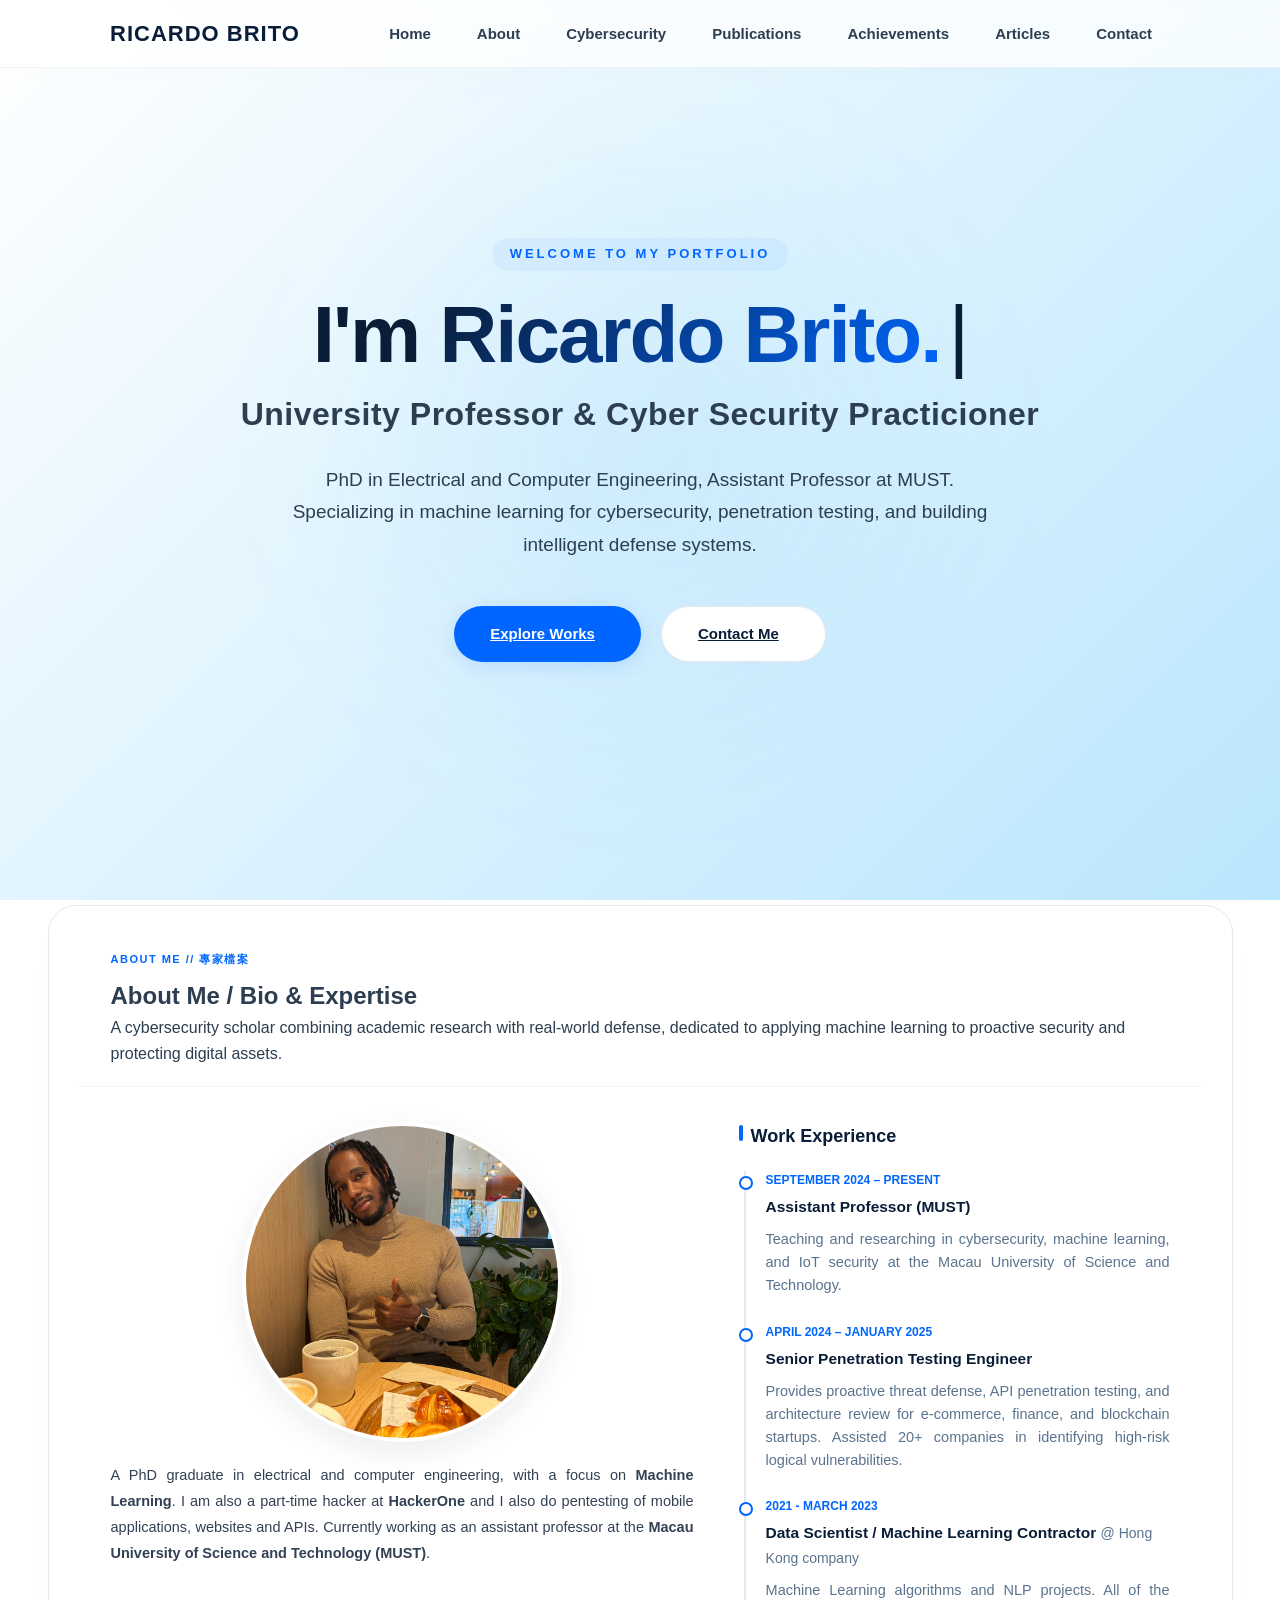
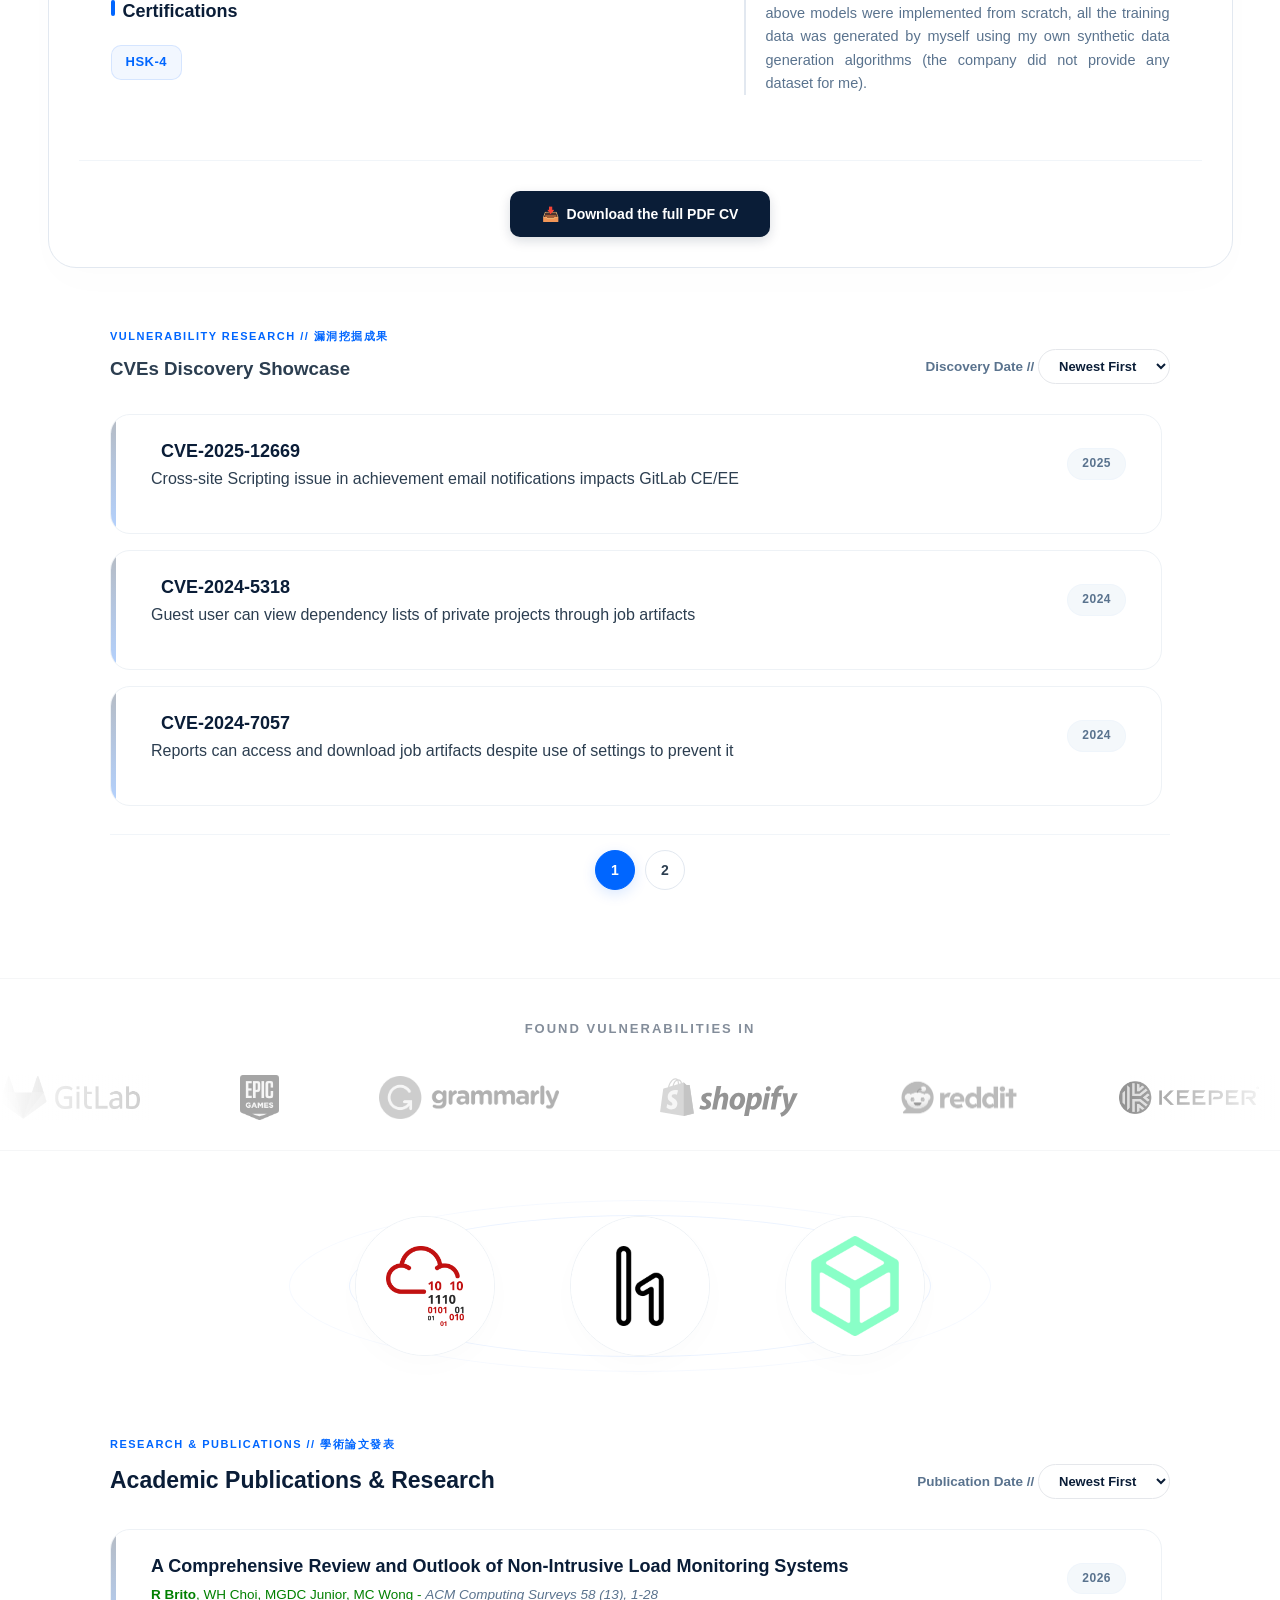
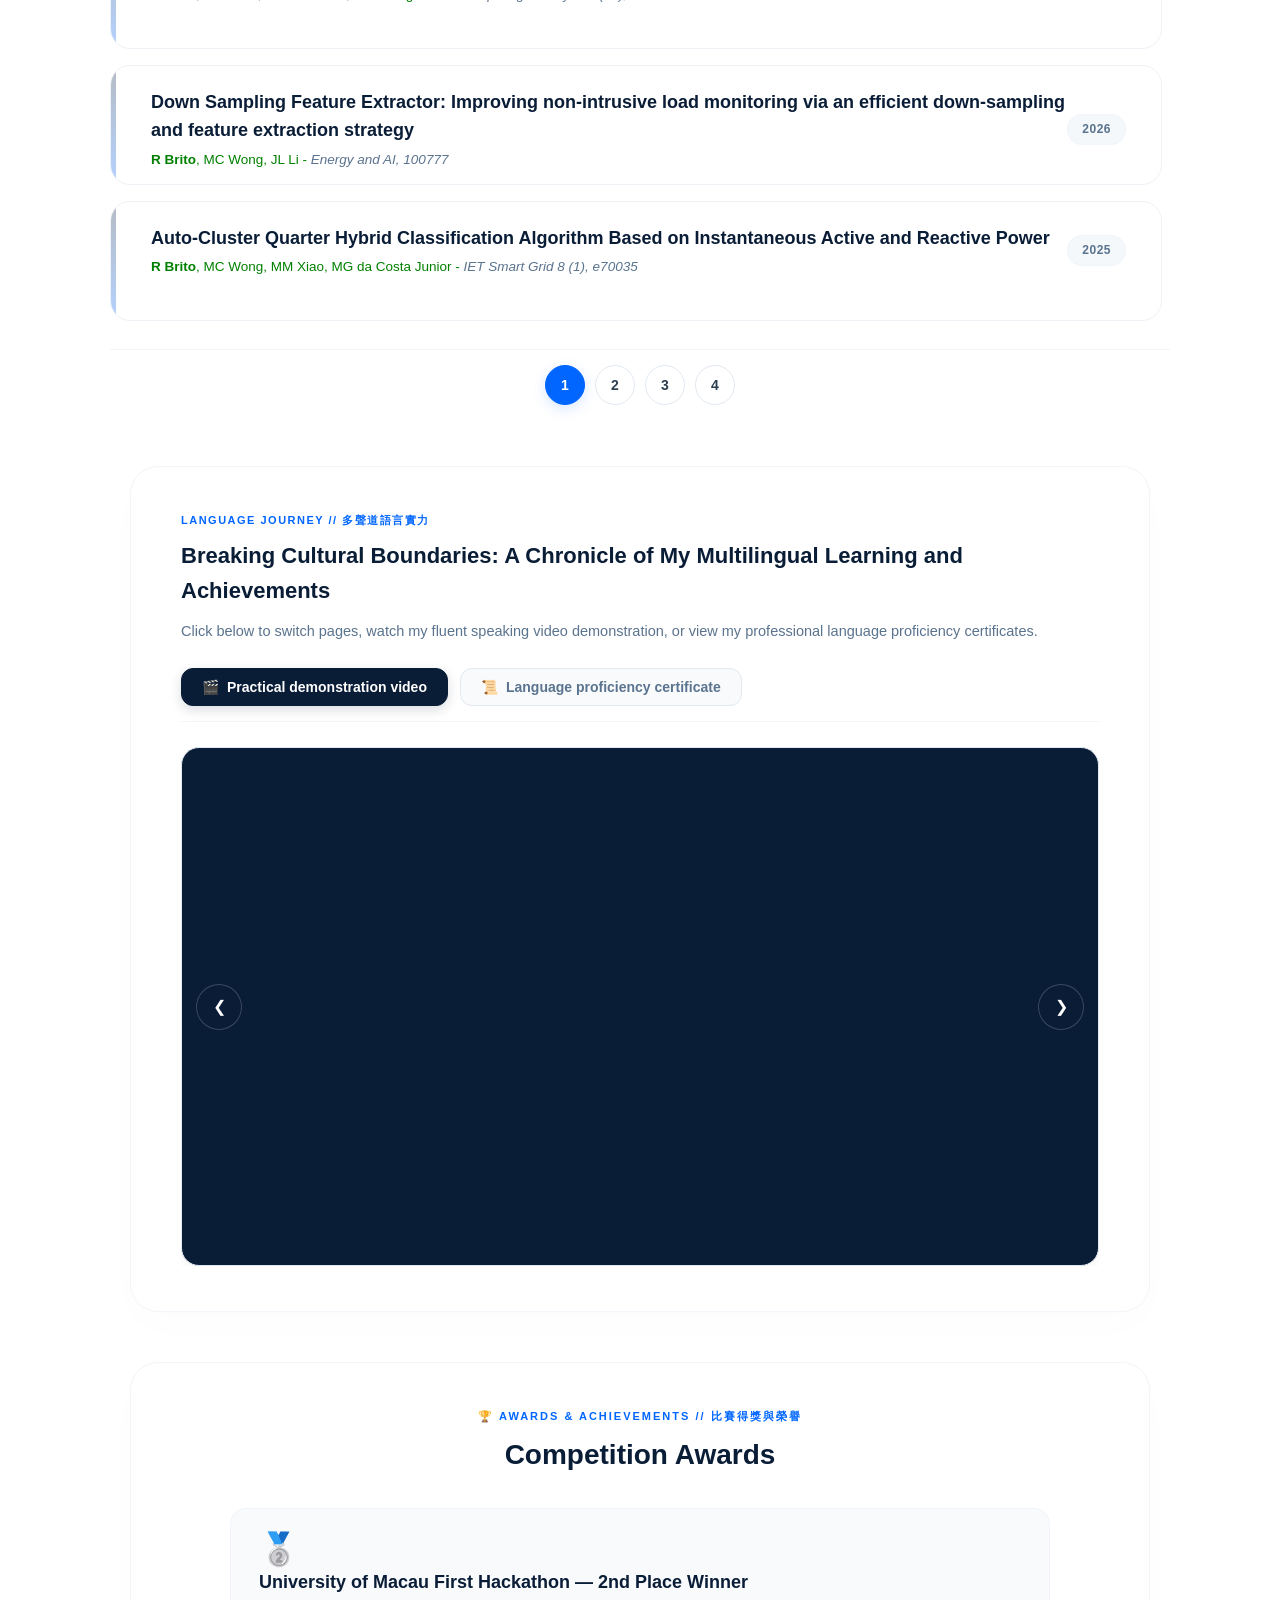
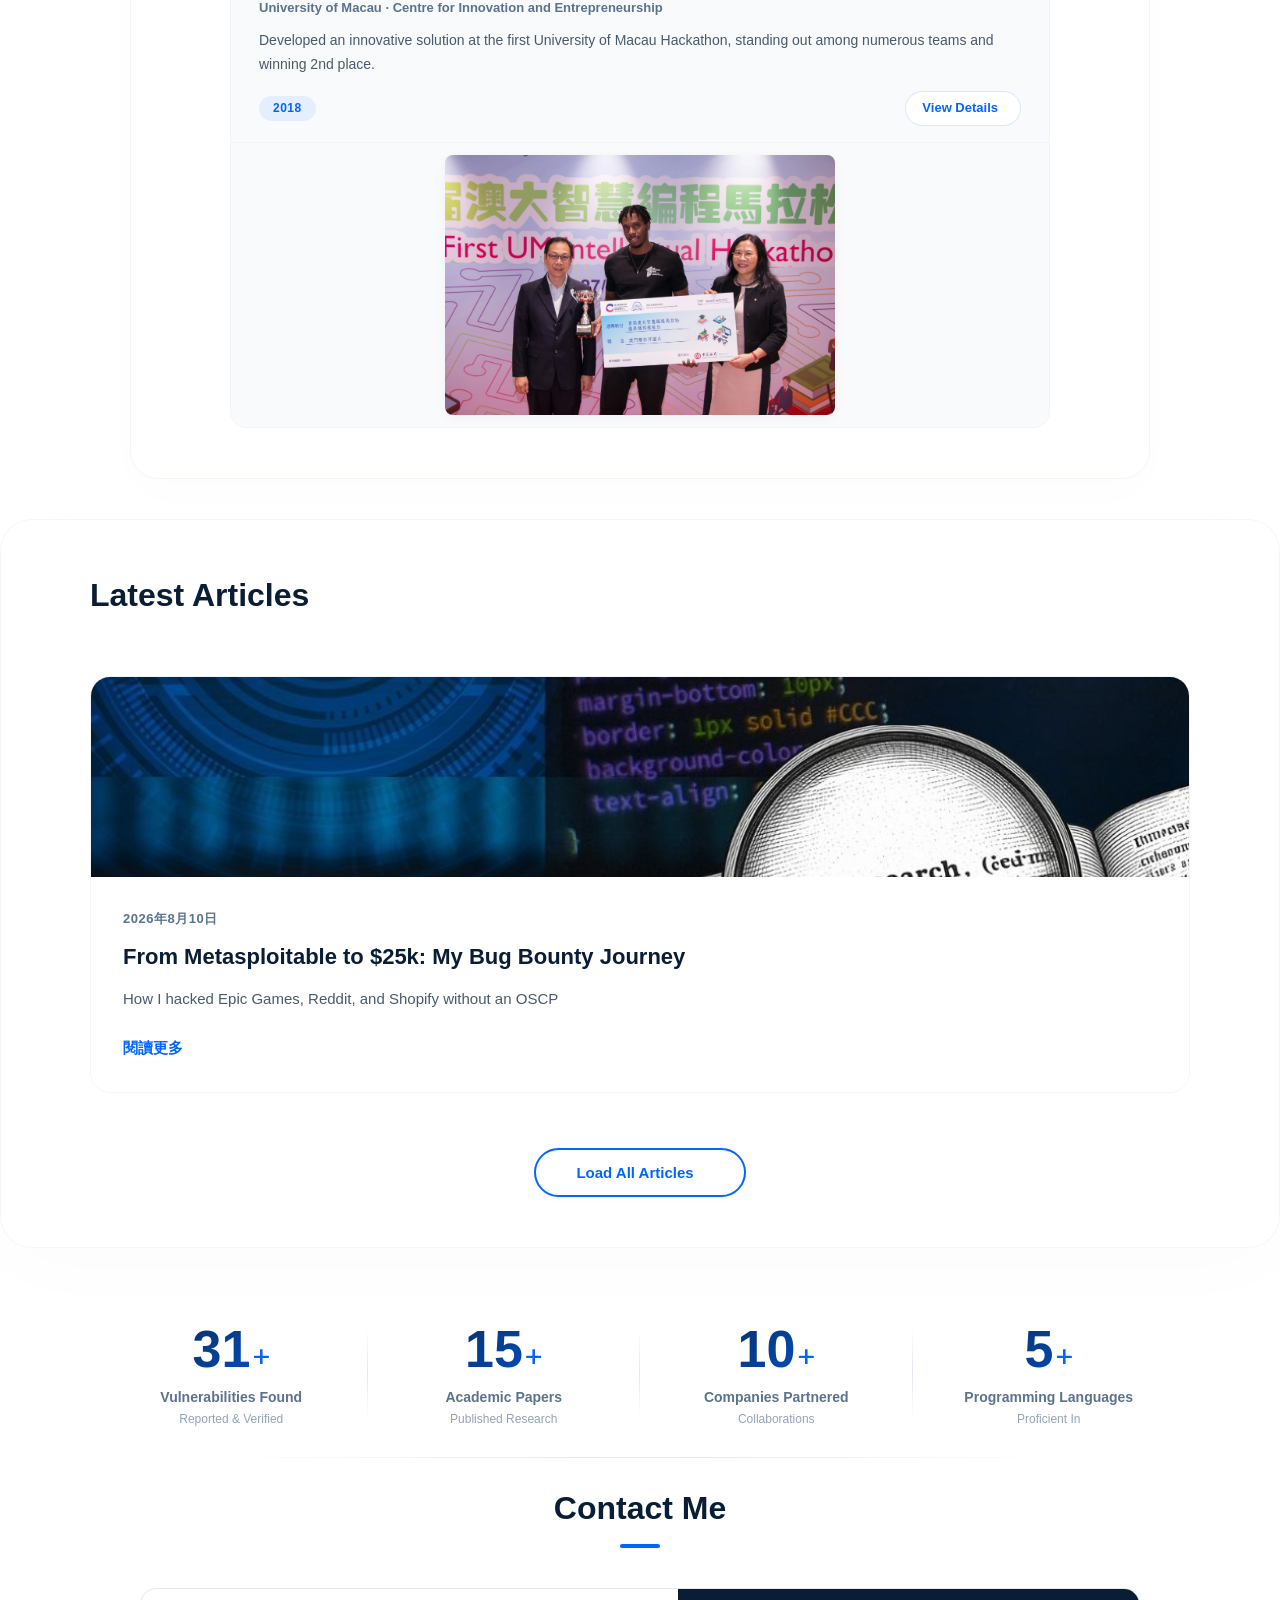
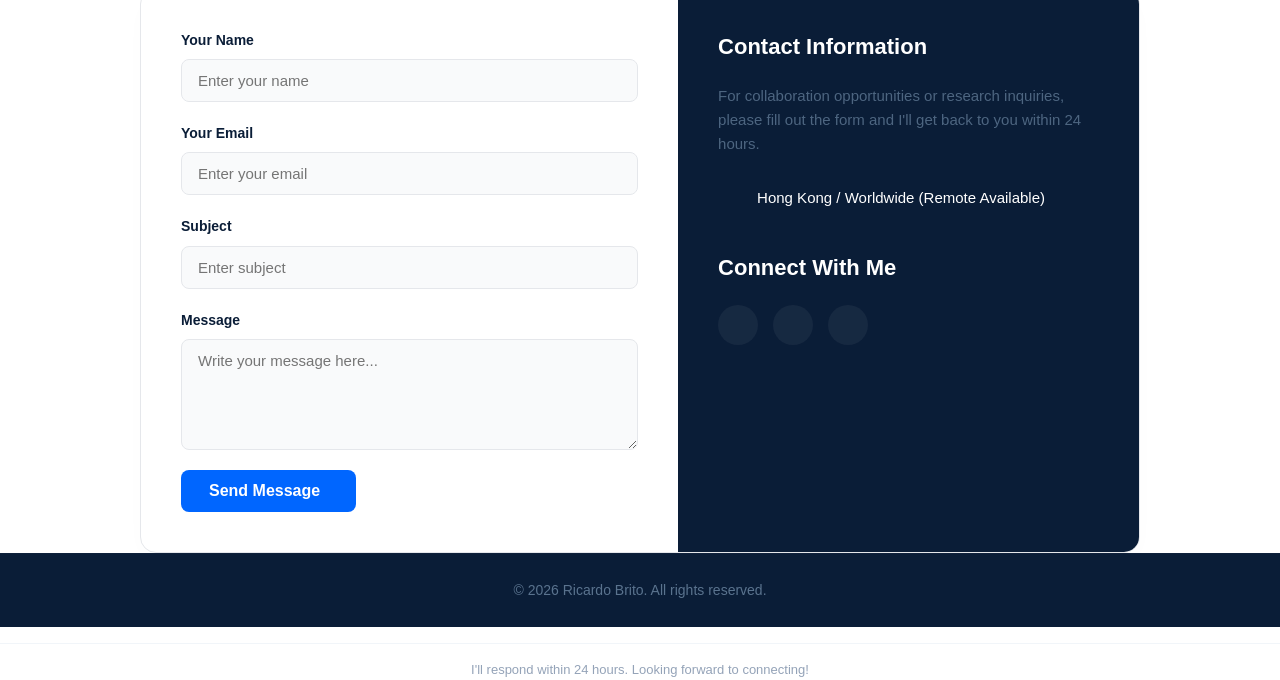
==== commit a34fc5b5: "small adjustments 2" ====
--- a/index.html
+++ b/index.html
@@ -46,7 +46,7 @@
             </h1>
             
             <!-- 職位與專注方向 -->
-            <h2 class="hero-job">Cybersecurity Researcher & Computer Engineer</h2>
+            <h2 class="hero-job">University Professor & Cyber Security Practicioner</h2>
             <p>
                PhD in Electrical and Computer Engineering, Assistant Professor at MUST.
                Specializing in machine learning for cybersecurity, penetration testing, and building intelligent defense systems.
@@ -619,4 +619,4 @@
     </div>
 </div>
 </body>
-</html>+</html>
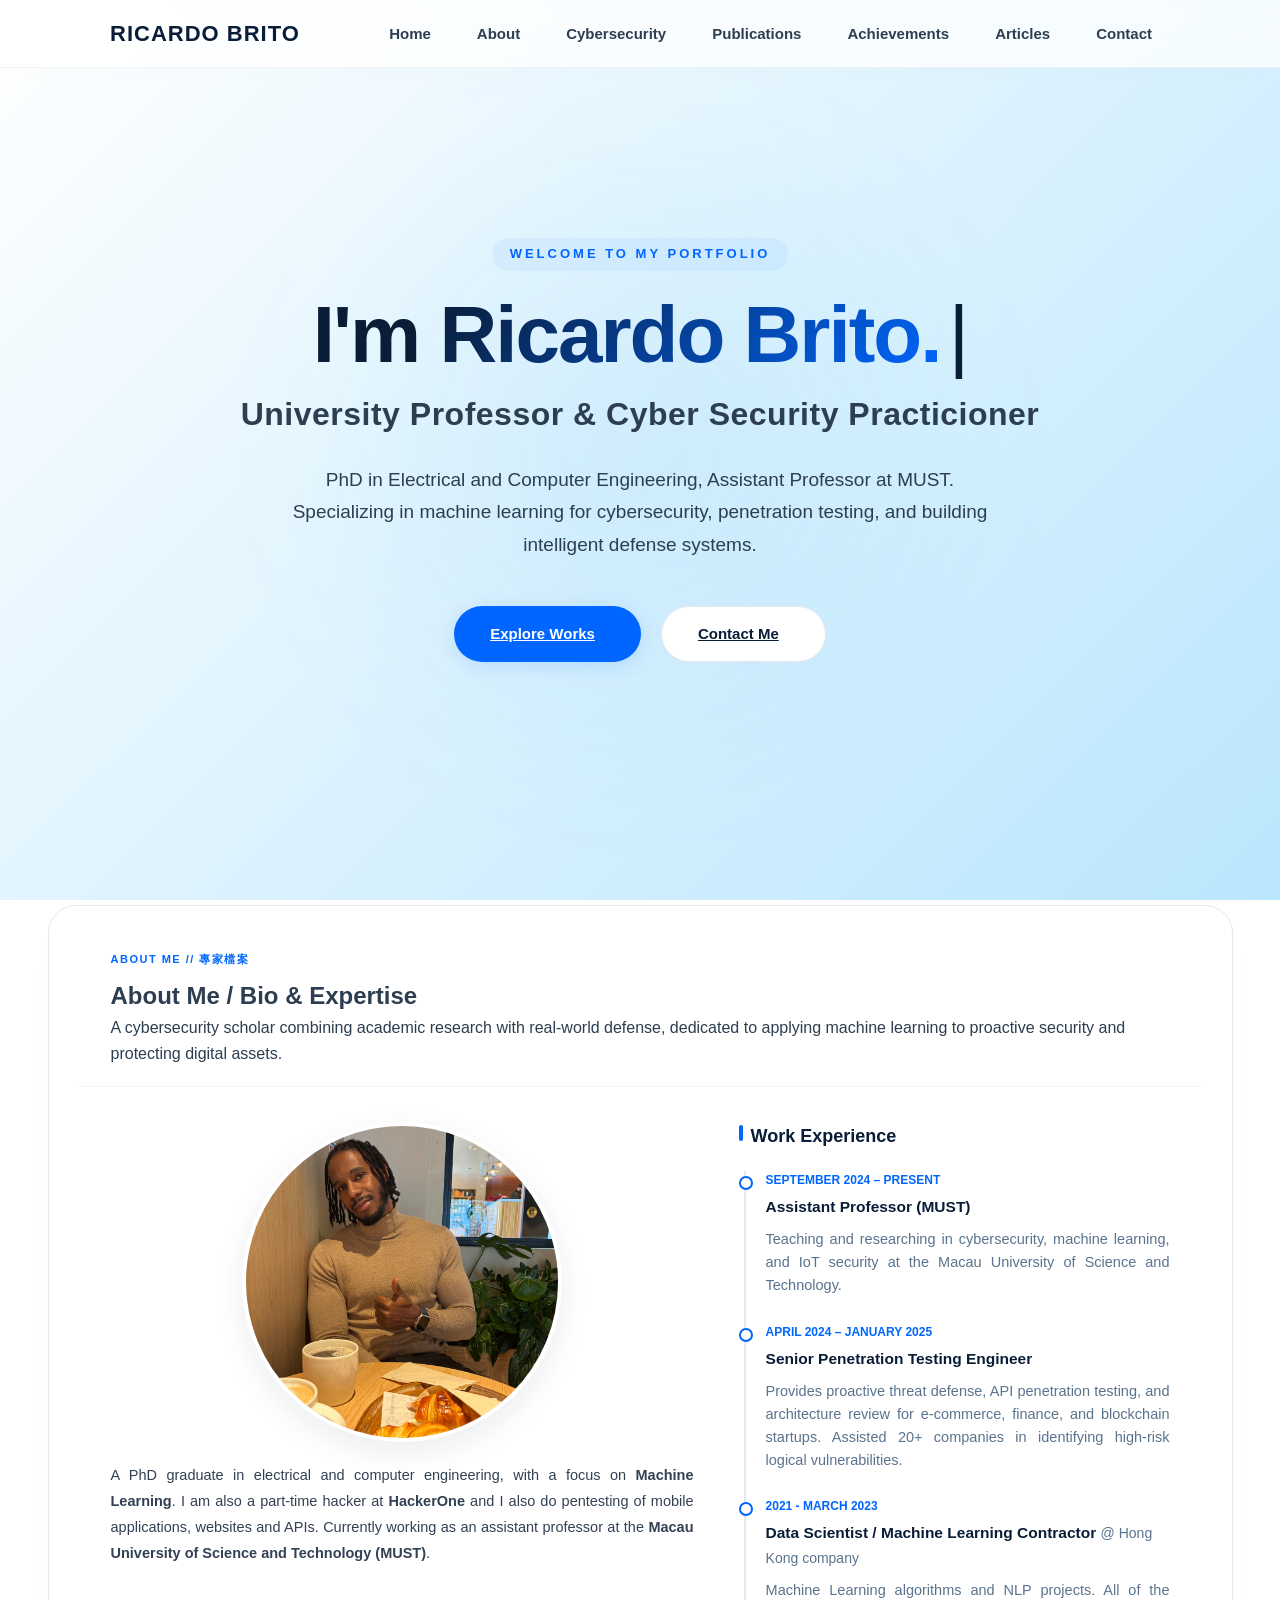
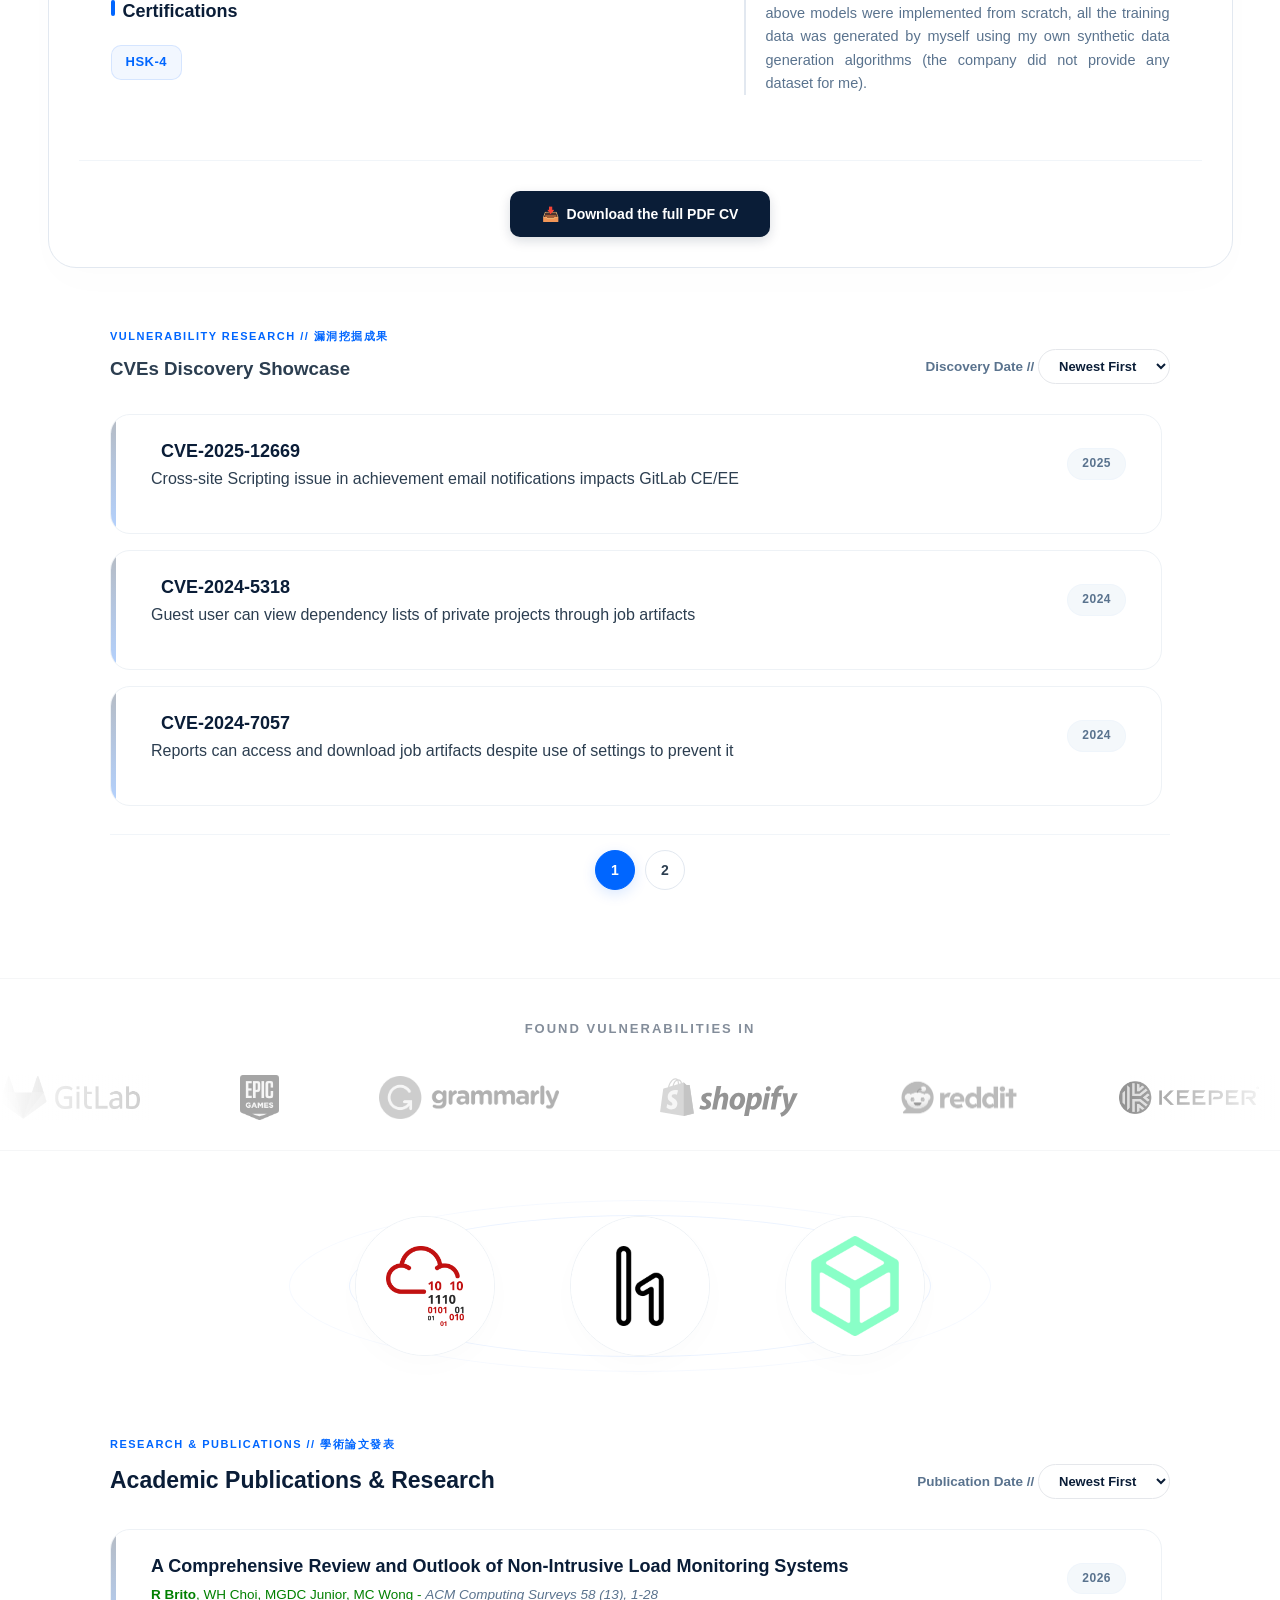
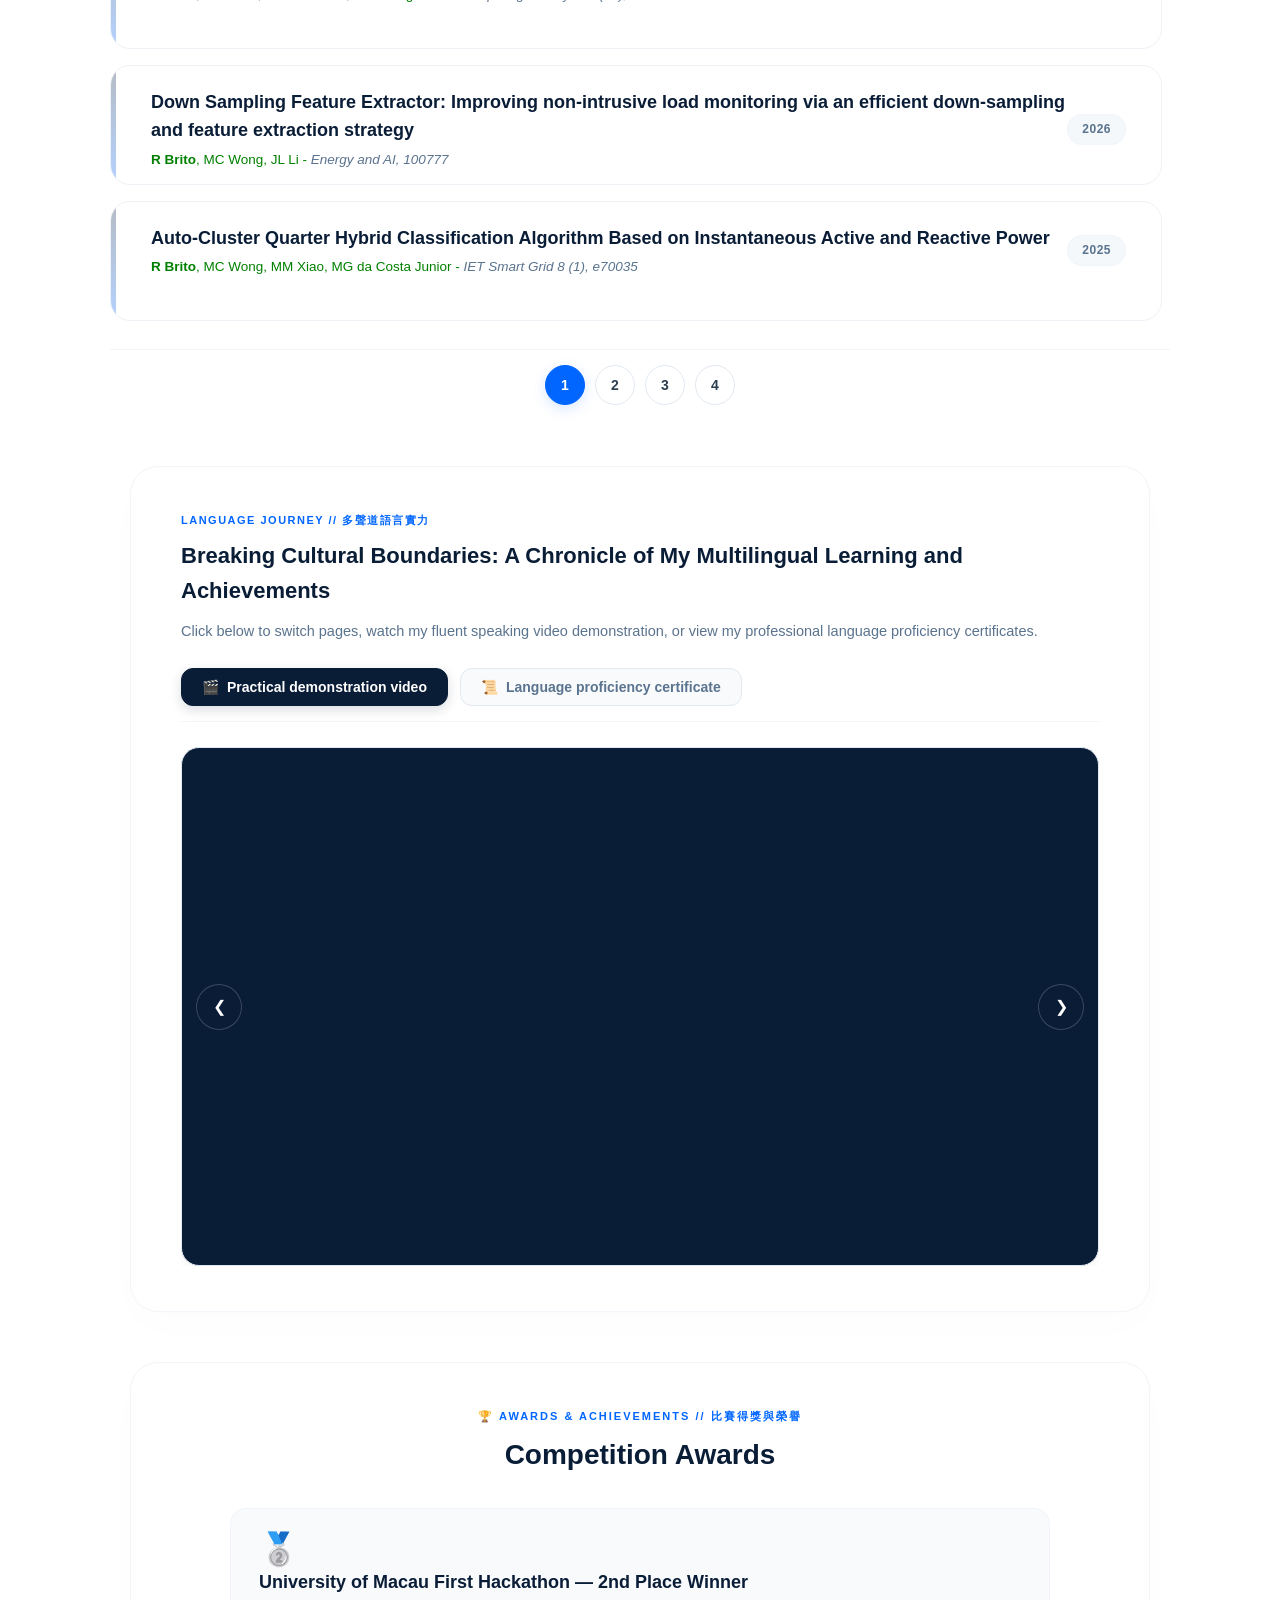
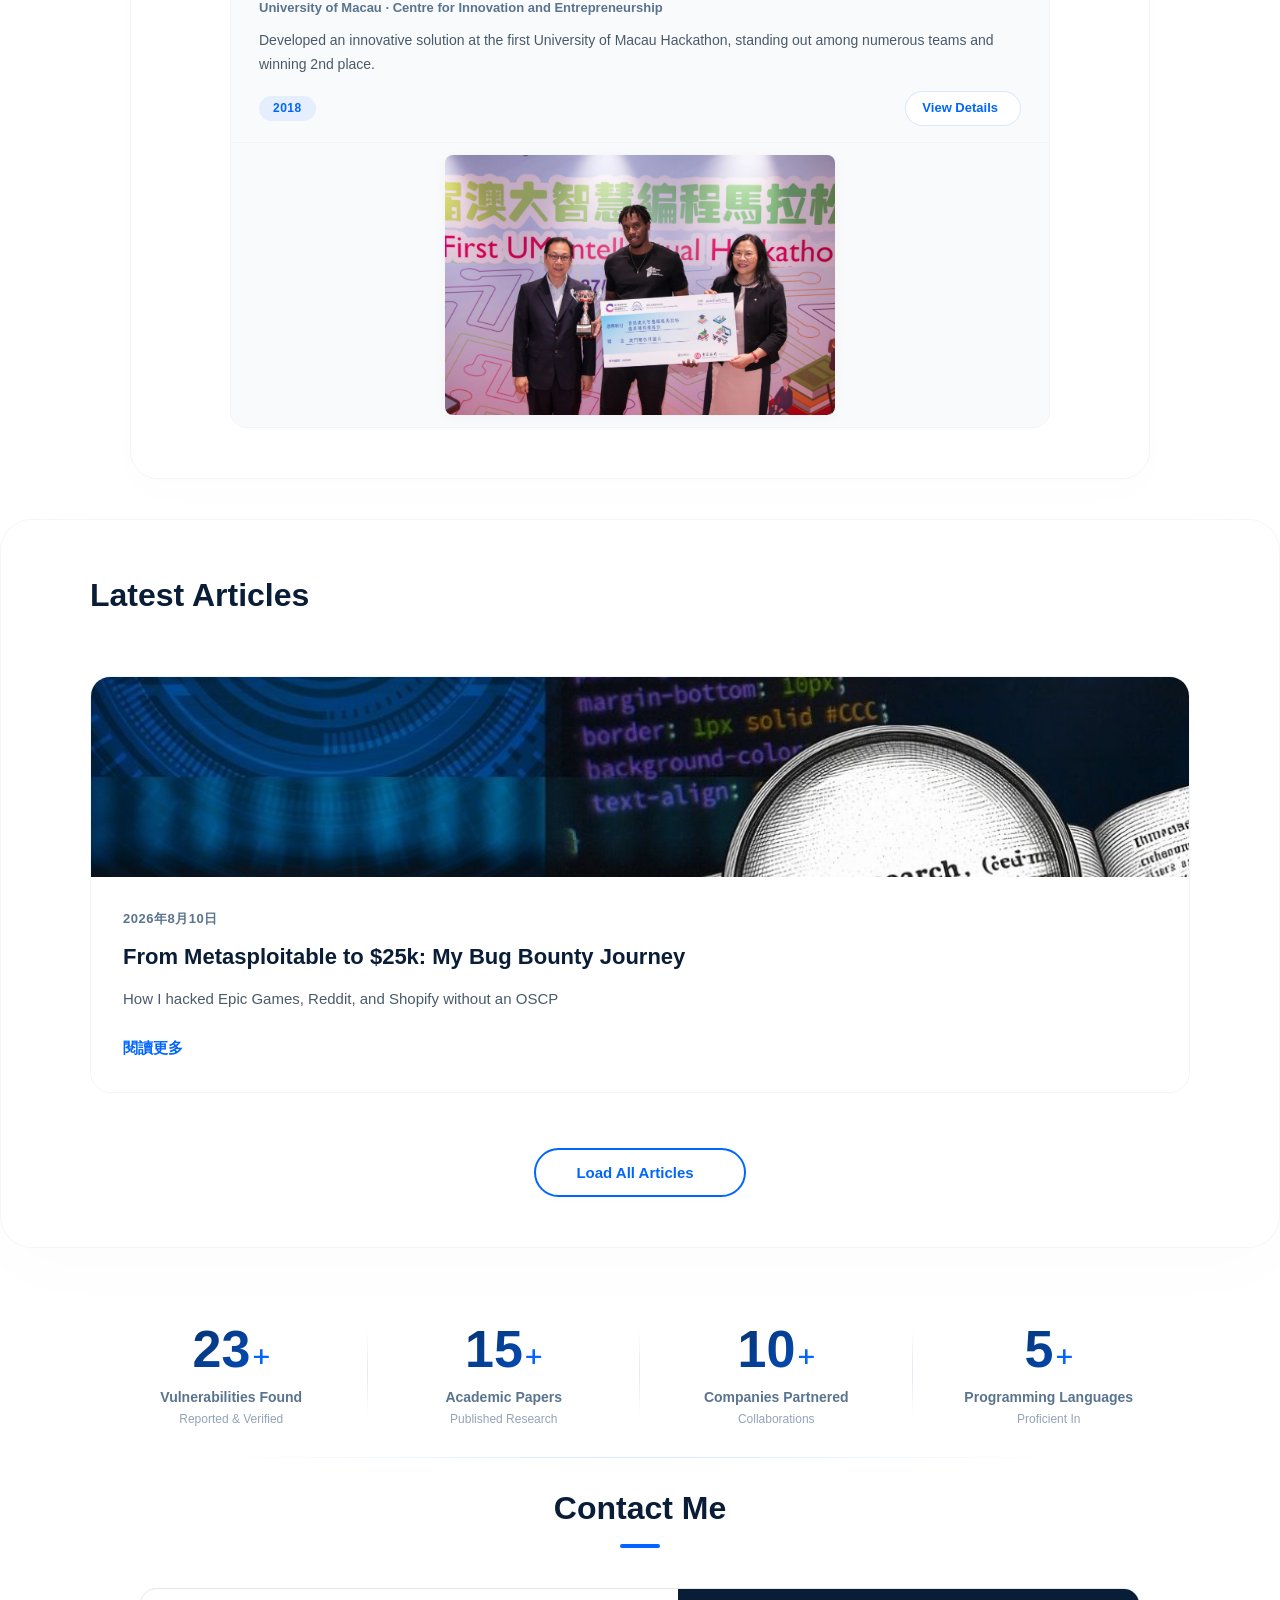
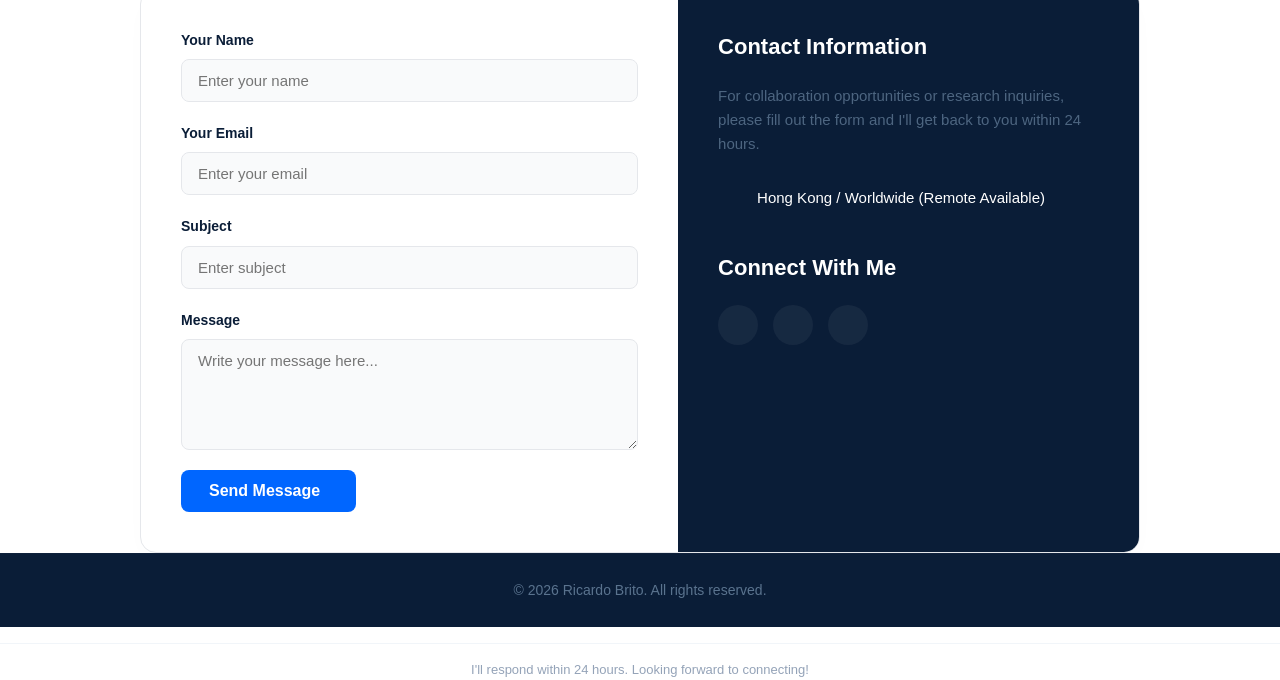
==== commit e6a89b2a: "Fix issue with certificate window" ====
--- a/index.html
+++ b/index.html
@@ -386,13 +386,7 @@
             </div>
 
             <!-- 證書放大彈窗容器 -->
-            <div id="certLightbox" class="cert-lightbox">
-                <div class="lightbox-overlay"></div>
-                <div class="lightbox-content-wrapper">
-                    <button class="lightbox-close-btn" aria-label="Close Lightbox">✕</button>
-                    <img id="lightboxImage" src="" alt="Certificate Detail">
-                </div>
-            </div>
+            
 
         </div>
     </section>
@@ -463,6 +457,14 @@
         <div class="pagination-container" id="pagination" style="display: none;"></div>
     </section>
 
+    <div id="certLightbox" class="cert-lightbox">
+                <div class="lightbox-overlay"></div>
+                <div class="lightbox-content-wrapper">
+                    <button class="lightbox-close-btn" aria-label="Close Lightbox">✕</button>
+                    <img id="lightboxImage" src="" alt="Certificate Detail">
+                </div>
+            </div>
+
     <!-- 統計數據區塊 -->
     <section class="stats-section thm-reveal">
         <div class="stats-container">
--- a/style.css
+++ b/style.css
@@ -2536,6 +2536,7 @@
     pointer-events: auto;
 }
 
+
 .lightbox-overlay {
     position: absolute;
     top: 0;
@@ -2545,6 +2546,9 @@
     background: rgba(10, 29, 55, 0.85);
     backdrop-filter: blur(12px);
 }
+
+
+
 
 /* ==========================================================================
    Lightbox 燈箱 - 可滾動查看圖片
